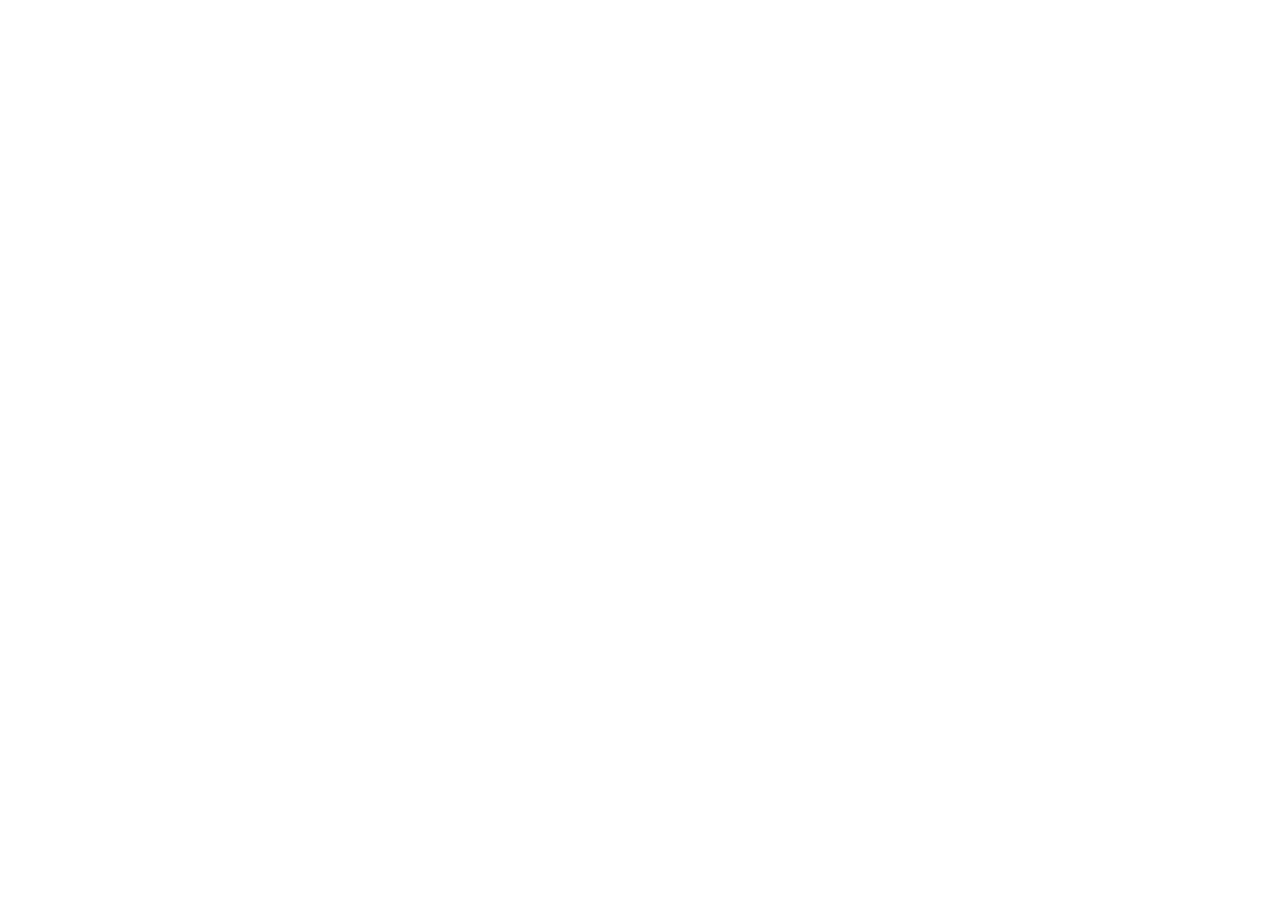
==== index.html @ 1ca8884f "start" ====
<!DOCTYPE html>
<html lang="en">
<head>
	<title>Главная</title>
	<meta http-equiv="Content-type" content="text/html;charset=UTF-8" />
	<meta name="format-detection" content="telephone=no">
	<meta http-equiv="X-UA-Compatible" content="IE=edge">
	<link rel="stylesheet" href="style.css">
	<link rel="shortcut icon" href="favicon.ico">
	<!-- <meta name="robots" content="noindex, nofollow" /> -->
	<!-- <meta name="viewport" content="width=device-width, initial-scale=1.0" /> -->
	<meta name="viewport" content="width=device-width, initial-scale=1.0, maximum-scale=1.0, user-scalable=0" />
</head>
<body>
	<div class="wrapper">
<header>
	<div class="container">
		<div class="header-body">
			
		</div>
	</div>
</header>





<footer>
	<div class='container'>
		<div class="footer-body">
			
		</div>
	</div>
</footer>	</div>


<script src="https://code.jquery.com/jquery-3.5.1.min.js" integrity="sha256-9/aliU8dGd2tb6OSsuzixeV4y/faTqgFtohetphbbj0=" crossorigin="anonymous"></script>
<script src="js/main-plugins.js"></script>
<script src="js/main-scripts.js"></script>
</body>

</html>
---- style.css ----
/*! normalize.css v8.0.1 | MIT License | github.com/necolas/normalize.css */
/* Document
   ========================================================================== */
/**
 * 1. Correct the line height in all browsers.
 * 2. Prevent adjustments of font size after orientation changes in iOS.
 */
html {
  line-height: 1.15;
  /* 1 */
  -webkit-text-size-adjust: 100%;
  /* 2 */
}

/* Sections
   ========================================================================== */
/**
 * Remove the margin in all browsers.
 */
body {
  margin: 0;
}

/**
 * Render the `main` element consistently in IE.
 */
main {
  display: block;
}

/**
 * Correct the font size and margin on `h1` elements within `section` and
 * `article` contexts in Chrome, Firefox, and Safari.
 */
h1 {
  font-size: 2em;
  margin: 0.67em 0;
}

/* Grouping content
   ========================================================================== */
/**
 * 1. Add the correct box sizing in Firefox.
 * 2. Show the overflow in Edge and IE.
 */
hr {
  -webkit-box-sizing: content-box;
          box-sizing: content-box;
  /* 1 */
  height: 0;
  /* 1 */
  overflow: visible;
  /* 2 */
}

/**
 * 1. Correct the inheritance and scaling of font size in all browsers.
 * 2. Correct the odd `em` font sizing in all browsers.
 */
pre {
  font-family: monospace, monospace;
  /* 1 */
  font-size: 1em;
  /* 2 */
}

/* Text-level semantics
   ========================================================================== */
/**
 * Remove the gray background on active links in IE 10.
 */
a {
  background-color: transparent;
}

/**
 * 1. Remove the bottom border in Chrome 57-
 * 2. Add the correct text decoration in Chrome, Edge, IE, Opera, and Safari.
 */
abbr[title] {
  border-bottom: none;
  /* 1 */
  text-decoration: underline;
  /* 2 */
  -webkit-text-decoration: underline dotted;
          text-decoration: underline dotted;
  /* 2 */
}

/**
 * Add the correct font weight in Chrome, Edge, and Safari.
 */
b,
strong {
  font-weight: bolder;
}

/**
 * 1. Correct the inheritance and scaling of font size in all browsers.
 * 2. Correct the odd `em` font sizing in all browsers.
 */
code,
kbd,
samp {
  font-family: monospace, monospace;
  /* 1 */
  font-size: 1em;
  /* 2 */
}

/**
 * Add the correct font size in all browsers.
 */
small {
  font-size: 80%;
}

/**
 * Prevent `sub` and `sup` elements from affecting the line height in
 * all browsers.
 */
sub,
sup {
  font-size: 75%;
  line-height: 0;
  position: relative;
  vertical-align: baseline;
}

sub {
  bottom: -0.25em;
}

sup {
  top: -0.5em;
}

/* Embedded content
   ========================================================================== */
/**
 * Remove the border on images inside links in IE 10.
 */
img {
  border-style: none;
}

/* Forms
   ========================================================================== */
/**
 * 1. Change the font styles in all browsers.
 * 2. Remove the margin in Firefox and Safari.
 */
button,
input,
optgroup,
select,
textarea {
  font-family: inherit;
  /* 1 */
  font-size: 100%;
  /* 1 */
  line-height: 1.15;
  /* 1 */
  margin: 0;
  /* 2 */
}

/**
 * Show the overflow in IE.
 * 1. Show the overflow in Edge.
 */
button,
input {
  /* 1 */
  overflow: visible;
}

/**
 * Remove the inheritance of text transform in Edge, Firefox, and IE.
 * 1. Remove the inheritance of text transform in Firefox.
 */
button,
select {
  /* 1 */
  text-transform: none;
}

/**
 * Correct the inability to style clickable types in iOS and Safari.
 */
button,
[type=button],
[type=reset],
[type=submit] {
  -webkit-appearance: button;
}

/**
 * Remove the inner border and padding in Firefox.
 */
button::-moz-focus-inner,
[type=button]::-moz-focus-inner,
[type=reset]::-moz-focus-inner,
[type=submit]::-moz-focus-inner {
  border-style: none;
  padding: 0;
}

/**
 * Restore the focus styles unset by the previous rule.
 */
button:-moz-focusring,
[type=button]:-moz-focusring,
[type=reset]:-moz-focusring,
[type=submit]:-moz-focusring {
  outline: 1px dotted ButtonText;
}

/**
 * Correct the padding in Firefox.
 */
fieldset {
  padding: 0.35em 0.75em 0.625em;
}

/**
 * 1. Correct the text wrapping in Edge and IE.
 * 2. Correct the color inheritance from `fieldset` elements in IE.
 * 3. Remove the padding so developers are not caught out when they zero out
 *    `fieldset` elements in all browsers.
 */
legend {
  -webkit-box-sizing: border-box;
          box-sizing: border-box;
  /* 1 */
  color: inherit;
  /* 2 */
  display: table;
  /* 1 */
  max-width: 100%;
  /* 1 */
  padding: 0;
  /* 3 */
  white-space: normal;
  /* 1 */
}

/**
 * Add the correct vertical alignment in Chrome, Firefox, and Opera.
 */
progress {
  vertical-align: baseline;
}

/**
 * Remove the default vertical scrollbar in IE 10+.
 */
textarea {
  overflow: auto;
}

/**
 * 1. Add the correct box sizing in IE 10.
 * 2. Remove the padding in IE 10.
 */
[type=checkbox],
[type=radio] {
  -webkit-box-sizing: border-box;
          box-sizing: border-box;
  /* 1 */
  padding: 0;
  /* 2 */
}

/**
 * Correct the cursor style of increment and decrement buttons in Chrome.
 */
[type=number]::-webkit-inner-spin-button,
[type=number]::-webkit-outer-spin-button {
  height: auto;
}

/**
 * 1. Correct the odd appearance in Chrome and Safari.
 * 2. Correct the outline style in Safari.
 */
[type=search] {
  -webkit-appearance: textfield;
  /* 1 */
  outline-offset: -2px;
  /* 2 */
}

/**
 * Remove the inner padding in Chrome and Safari on macOS.
 */
[type=search]::-webkit-search-decoration {
  -webkit-appearance: none;
}

/**
 * 1. Correct the inability to style clickable types in iOS and Safari.
 * 2. Change font properties to `inherit` in Safari.
 */
::-webkit-file-upload-button {
  -webkit-appearance: button;
  /* 1 */
  font: inherit;
  /* 2 */
}

/* Interactive
   ========================================================================== */
/*
 * Add the correct display in Edge, IE 10+, and Firefox.
 */
details {
  display: block;
}

/*
 * Add the correct display in all browsers.
 */
summary {
  display: list-item;
}

/* Misc
   ========================================================================== */
/**
 * Add the correct display in IE 10+.
 */
template {
  display: none;
}

/**
 * Add the correct display in IE 10.
 */
[hidden] {
  display: none;
}

* {
  padding: 0px;
  margin: 0px;
  border: 0px;
}

*,
*:before,
*:after {
  -webkit-box-sizing: border-box;
  box-sizing: border-box;
}

:focus,
:active {
  outline: none;
}

a:focus,
a:active {
  outline: none;
}

aside,
nav,
footer,
header,
section {
  display: block;
}

html,
body {
  height: 100%;
  margin: 0;
  padding: 0;
  min-width: 320px;
  position: relative;
  width: 100%;
  color: #000;
}

body {
  font-size: 100%;
  line-height: 1;
  font-size: 14px;
  font-family: "";
  -ms-text-size-adjust: 100%;
  -moz-text-size-adjust: 100%;
  -webkit-text-size-adjust: 100%;
}
body.lock {
  overflow: hidden;
}
@media (max-width: 767.98px) {
  body.lock {
    width: 100%;
    position: fixed;
    overflow: hidden;
  }
}

input,
button,
textarea {
  font-family: "";
}

input::-ms-clear {
  display: none;
}

button {
  cursor: pointer;
}

button::-moz-focus-inner {
  padding: 0;
  border: 0;
}

a,
a:visited {
  text-decoration: none;
}

a:hover {
  text-decoration: none;
}

ul li {
  list-style: none;
}

img {
  vertical-align: top;
}

h1,
h2,
h3,
h4,
h5,
h6 {
  font-weight: inherit;
  font-size: inherit;
}

.slick-slider {
  position: relative;
  display: block;
  -webkit-box-sizing: border-box;
          box-sizing: border-box;
  -webkit-touch-callout: none;
  -webkit-user-select: none;
  -moz-user-select: none;
  -ms-user-select: none;
  user-select: none;
  -ms-touch-action: pan-y;
  touch-action: pan-y;
  -webkit-tap-highlight-color: transparent;
}

.slick-list {
  position: relative;
  overflow: hidden;
  display: block;
  margin: 0;
  padding: 0;
}
.slick-list:focus {
  outline: none;
}
.slick-list.dragging {
  cursor: pointer;
  cursor: hand;
}

.slick-slider .slick-track,
.slick-slider .slick-list {
  -webkit-transform: translate3d(0, 0, 0);
  -ms-transform: translate3d(0, 0, 0);
  transform: translate3d(0, 0, 0);
}

.slick-track {
  position: relative;
  left: 0;
  top: 0;
  display: block;
  margin-left: auto;
  margin-right: auto;
}
.slick-track:before, .slick-track:after {
  content: "";
  display: table;
}
.slick-track:after {
  clear: both;
}
.slick-loading .slick-track {
  visibility: hidden;
}

.slick-slide {
  float: left;
  height: 100%;
  min-height: 1px;
  display: none;
}
[dir=rtl] .slick-slide {
  float: right;
}
.slick-slide img {
  display: block;
}
.slick-slide.slick-loading img {
  display: none;
}
.slick-slide.dragging img {
  pointer-events: none;
}
.slick-initialized .slick-slide {
  display: block;
}
.slick-loading .slick-slide {
  visibility: hidden;
}
.slick-vertical .slick-slide {
  display: block;
  height: auto;
  border: 1px solid transparent;
}

.slick-arrow.slick-hidden {
  display: none;
}
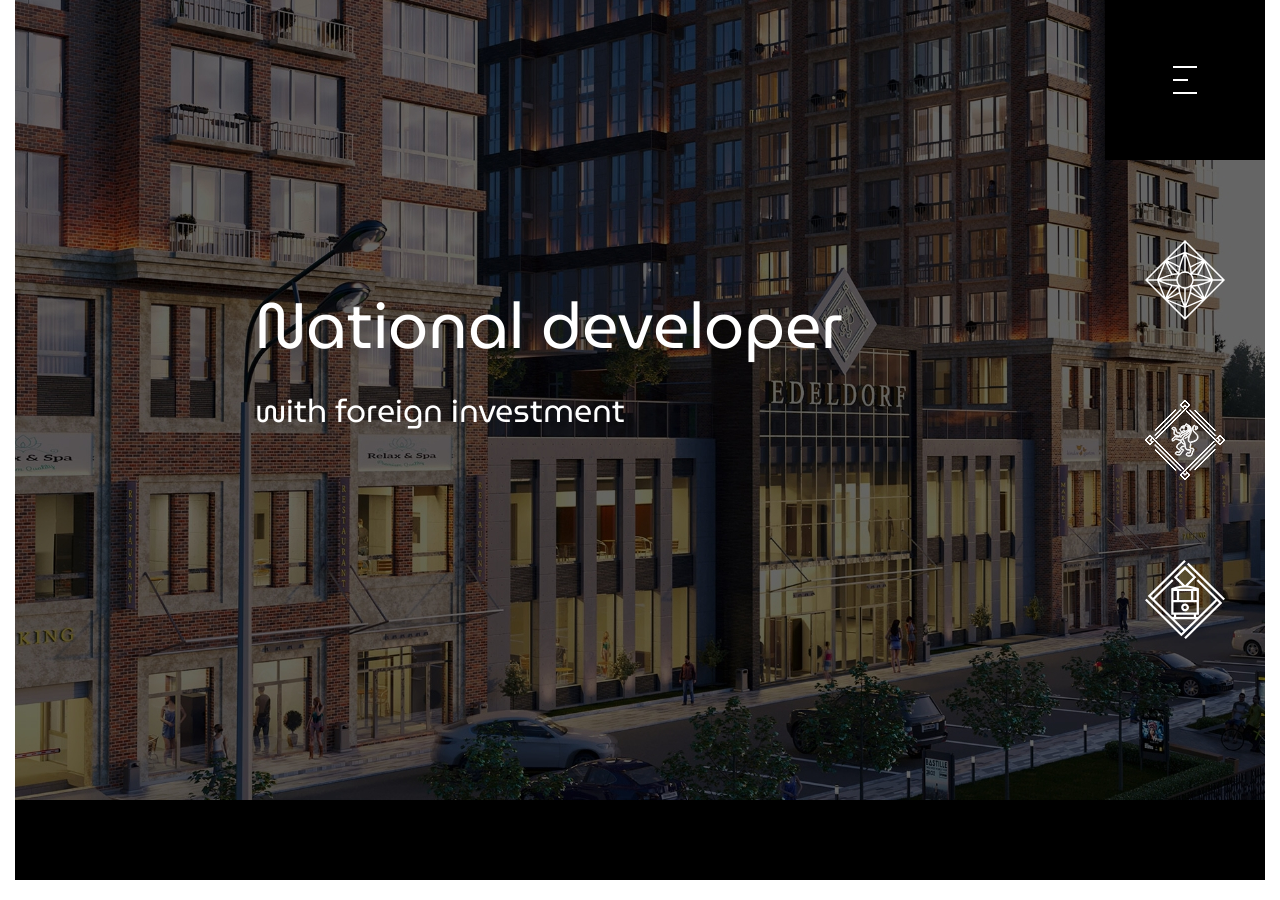
==== commit 6814025d: "promo finished" ====
--- a/index.html
+++ b/index.html
@@ -19,8 +19,54 @@
 			
 		</div>
 	</div>
-</header>
+</header>		<!-- ======================================================= -->
+		<section class="promo">
+			<div class="container">
+				<div class="promo__inner">
+					<div class="promo__aside-icons aside-icons">
+						<div class="promo__aside-icon-1 aside-icon -1">
+							<img src="/img/aside-icons/1.svg" alt="">
+						</div>
+						<div class="promo__aside-icon-2 aside-icon aside-icon-2">
+							<img src="/img/aside-icons/2.svg" alt="">
+						</div>
+						<div class="promo__aside-icon-3 aside-icon aside-icon-3">
+							<img src="/img/aside-icons/3.svg" alt="">
+						</div>
+					</div>
+					<div class="promo__burger">
+						<div class="promo__burger-inner">
+							<span class="promo__burger-line"></span>
+							<span class="promo__burger-line"></span>
+							<span class="promo__burger-line"></span>
+						</div>
 
+					</div>
+					<div class="promo__bg">
+						<div class="promo__content">
+							<div class="promo__title">
+								National developer
+							</div>
+							<div class="promo__text">
+								with foreign investment
+							</div>
+						</div>
+					</div>
+
+				</div>
+			</div>
+		</section>
+		<!-- ======================================================= -->
+
+		<!-- ======================================================= -->
+
+		<!-- ======================================================= -->
+
+		<!-- ======================================================= -->
+
+		<!-- ======================================================= -->
+
+		<!-- ======================================================= -->
 
 
 
--- a/style.css
+++ b/style.css
@@ -1,3 +1,4 @@
+@import url("https://fonts.googleapis.com/css2?family=MuseoModerno:wght@100;300;500;700;900&display=swap");
 /*! normalize.css v8.0.1 | MIT License | github.com/necolas/normalize.css */
 /* Document
    ========================================================================== */
@@ -387,7 +388,7 @@
   font-size: 100%;
   line-height: 1;
   font-size: 14px;
-  font-family: "";
+  font-family: "MuseoModerno";
   -ms-text-size-adjust: 100%;
   -moz-text-size-adjust: 100%;
   -webkit-text-size-adjust: 100%;
@@ -406,7 +407,7 @@
 input,
 button,
 textarea {
-  font-family: "";
+  font-family: "MuseoModerno";
 }
 
 input::-ms-clear {
@@ -447,6 +448,12 @@
 h6 {
   font-weight: inherit;
   font-size: inherit;
+}
+
+.container {
+  max-width: 1470px;
+  margin: 0 auto;
+  padding: 0 15px;
 }
 
 .slick-slider {
@@ -537,4 +544,168 @@
 
 .slick-arrow.slick-hidden {
   display: none;
+}
+
+.aside-icons {
+  position: absolute;
+  right: 40px;
+  top: 50%;
+  -webkit-transform: translateY(-50%);
+      -ms-transform: translateY(-50%);
+          transform: translateY(-50%);
+}
+.aside-icons .aside-icon {
+  width: 80px;
+  height: 80px;
+}
+.aside-icons .aside-icon-2 {
+  margin: 80px 0px;
+}
+.promo__burger-inner {
+  display: -webkit-box;
+  display: -ms-flexbox;
+  display: flex;
+  -webkit-box-orient: vertical;
+  -webkit-box-direction: normal;
+      -ms-flex-direction: column;
+          flex-direction: column;
+}
+.promo__burger {
+  position: absolute;
+  width: 160px;
+  height: 160px;
+  background-color: #000;
+  right: 0;
+  top: 0;
+  display: -webkit-box;
+  display: -ms-flexbox;
+  display: flex;
+  -webkit-box-pack: center;
+      -ms-flex-pack: center;
+          justify-content: center;
+  -webkit-box-align: center;
+      -ms-flex-align: center;
+          align-items: center;
+  cursor: pointer;
+}
+.promo__burger:hover .promo__burger-line:nth-child(1) {
+  -webkit-animation-duration: 0.6s;
+          animation-duration: 0.6s;
+  -webkit-animation-name: burger1;
+          animation-name: burger1;
+}
+@-webkit-keyframes burger1 {
+  0% {
+    width: 24px;
+  }
+  50% {
+    width: 40px;
+  }
+  100% {
+    width: 24px;
+  }
+}
+@keyframes burger1 {
+  0% {
+    width: 24px;
+  }
+  50% {
+    width: 40px;
+  }
+  100% {
+    width: 24px;
+  }
+}
+.promo__burger:hover .promo__burger-line:nth-child(2) {
+  -webkit-animation-duration: 1s;
+          animation-duration: 1s;
+  -webkit-animation-name: burger2;
+          animation-name: burger2;
+  -webkit-animation-direction: alternate;
+          animation-direction: alternate;
+}
+@-webkit-keyframes burger2 {
+  0% {
+    width: 15px;
+  }
+  50% {
+    width: 70px;
+  }
+  100% {
+    width: 15px;
+  }
+}
+@keyframes burger2 {
+  0% {
+    width: 15px;
+  }
+  50% {
+    width: 70px;
+  }
+  100% {
+    width: 15px;
+  }
+}
+.promo__burger:hover .promo__burger-line:nth-child(3) {
+  -webkit-animation-duration: 1.2s;
+          animation-duration: 1.2s;
+  -webkit-animation-name: burger3;
+          animation-name: burger3;
+  -webkit-animation-direction: alternate;
+          animation-direction: alternate;
+}
+@-webkit-keyframes burger3 {
+  0% {
+    width: 24px;
+  }
+  50% {
+    width: 50px;
+  }
+  100% {
+    width: 24px;
+  }
+}
+@keyframes burger3 {
+  0% {
+    width: 24px;
+  }
+  50% {
+    width: 50px;
+  }
+  100% {
+    width: 24px;
+  }
+}
+.promo__burger-line {
+  width: 24px;
+  height: 2px;
+  background-color: #fff;
+}
+.promo__burger-line:nth-child(2) {
+  margin: 11px 0px;
+  width: 15px;
+}
+.promo__inner {
+  background-color: #000;
+  height: 880px;
+  position: relative;
+}
+.promo__bg {
+  height: 800px;
+  background-image: url(/img/promo/1.jpg);
+  background-repeat: no-repeat;
+  overflow: hidden;
+  padding: 290px 0px 290px 240px;
+}
+.promo__content {
+  color: #ffffff;
+}
+.promo__title {
+  font-size: 64px;
+  line-height: 72px;
+  margin: 0px 0px 25px 0px;
+}
+.promo__text {
+  font-size: 32px;
+  line-height: 48px;
 }
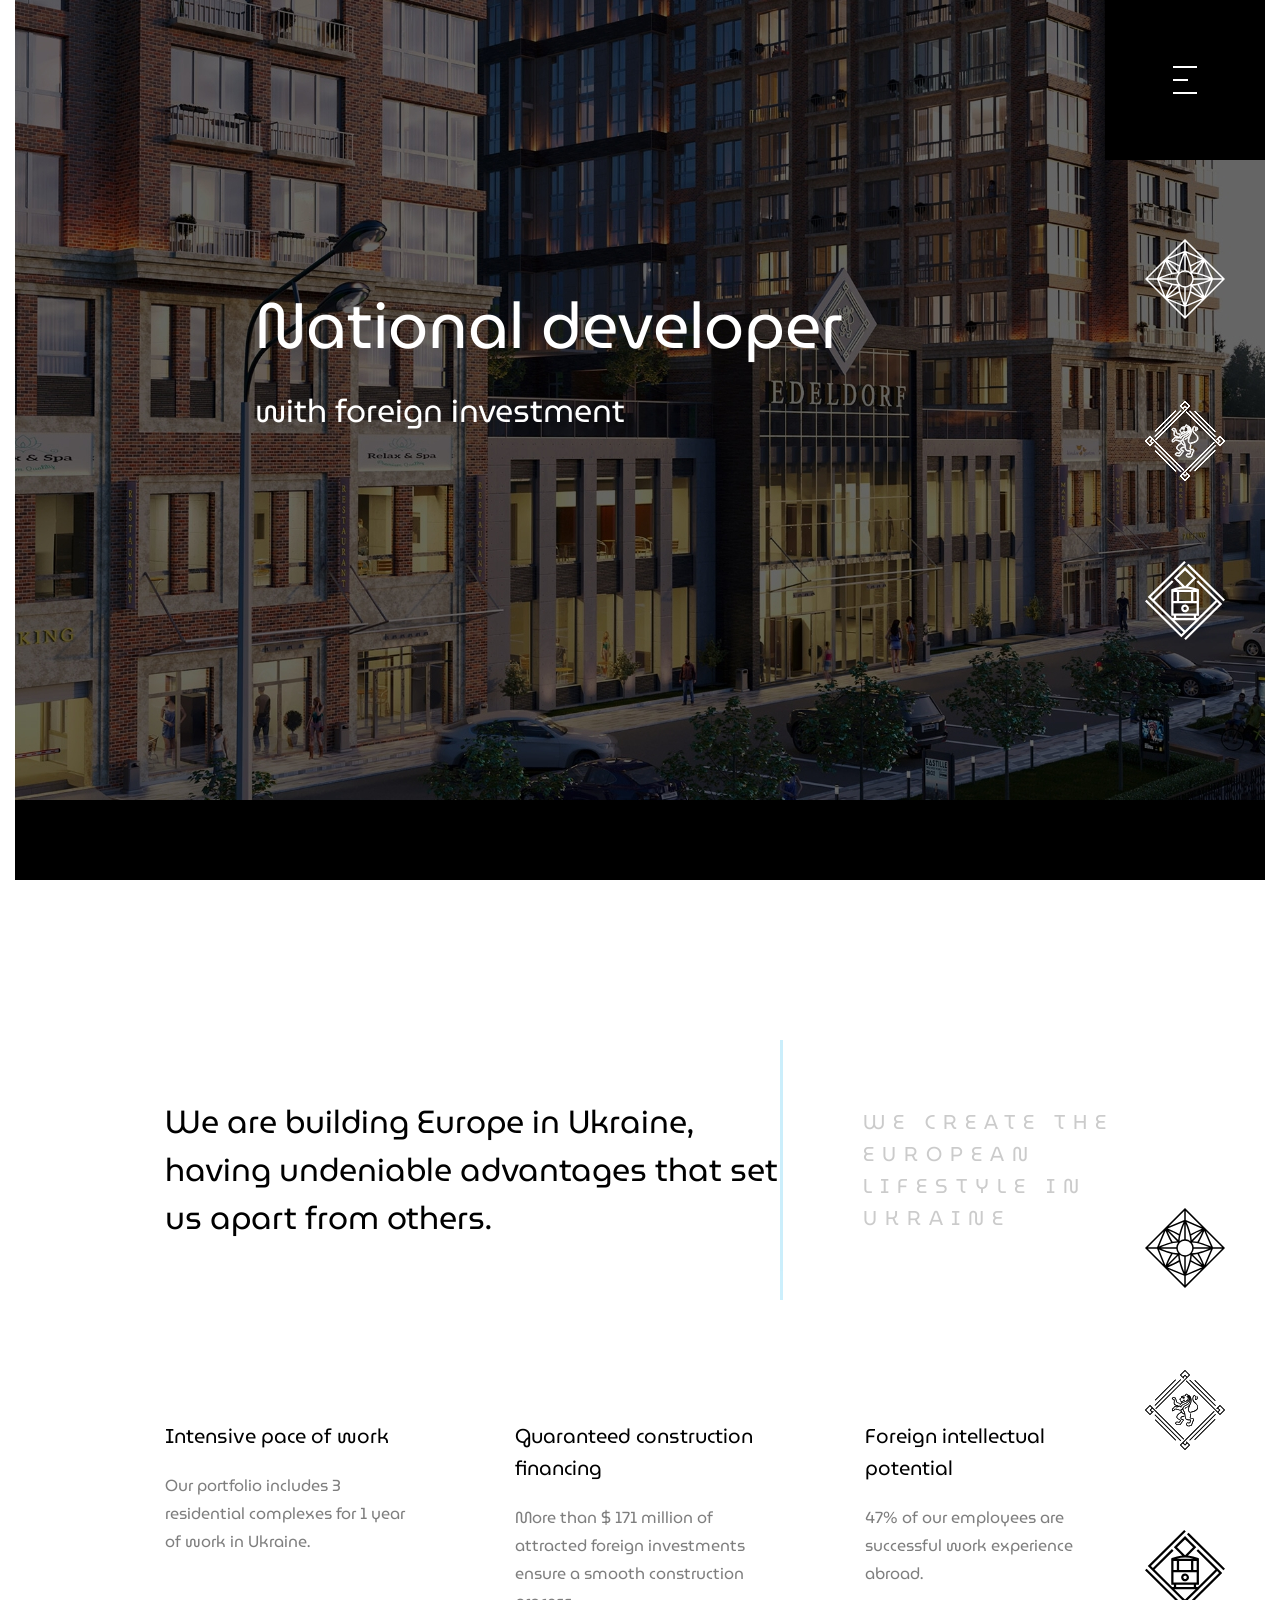
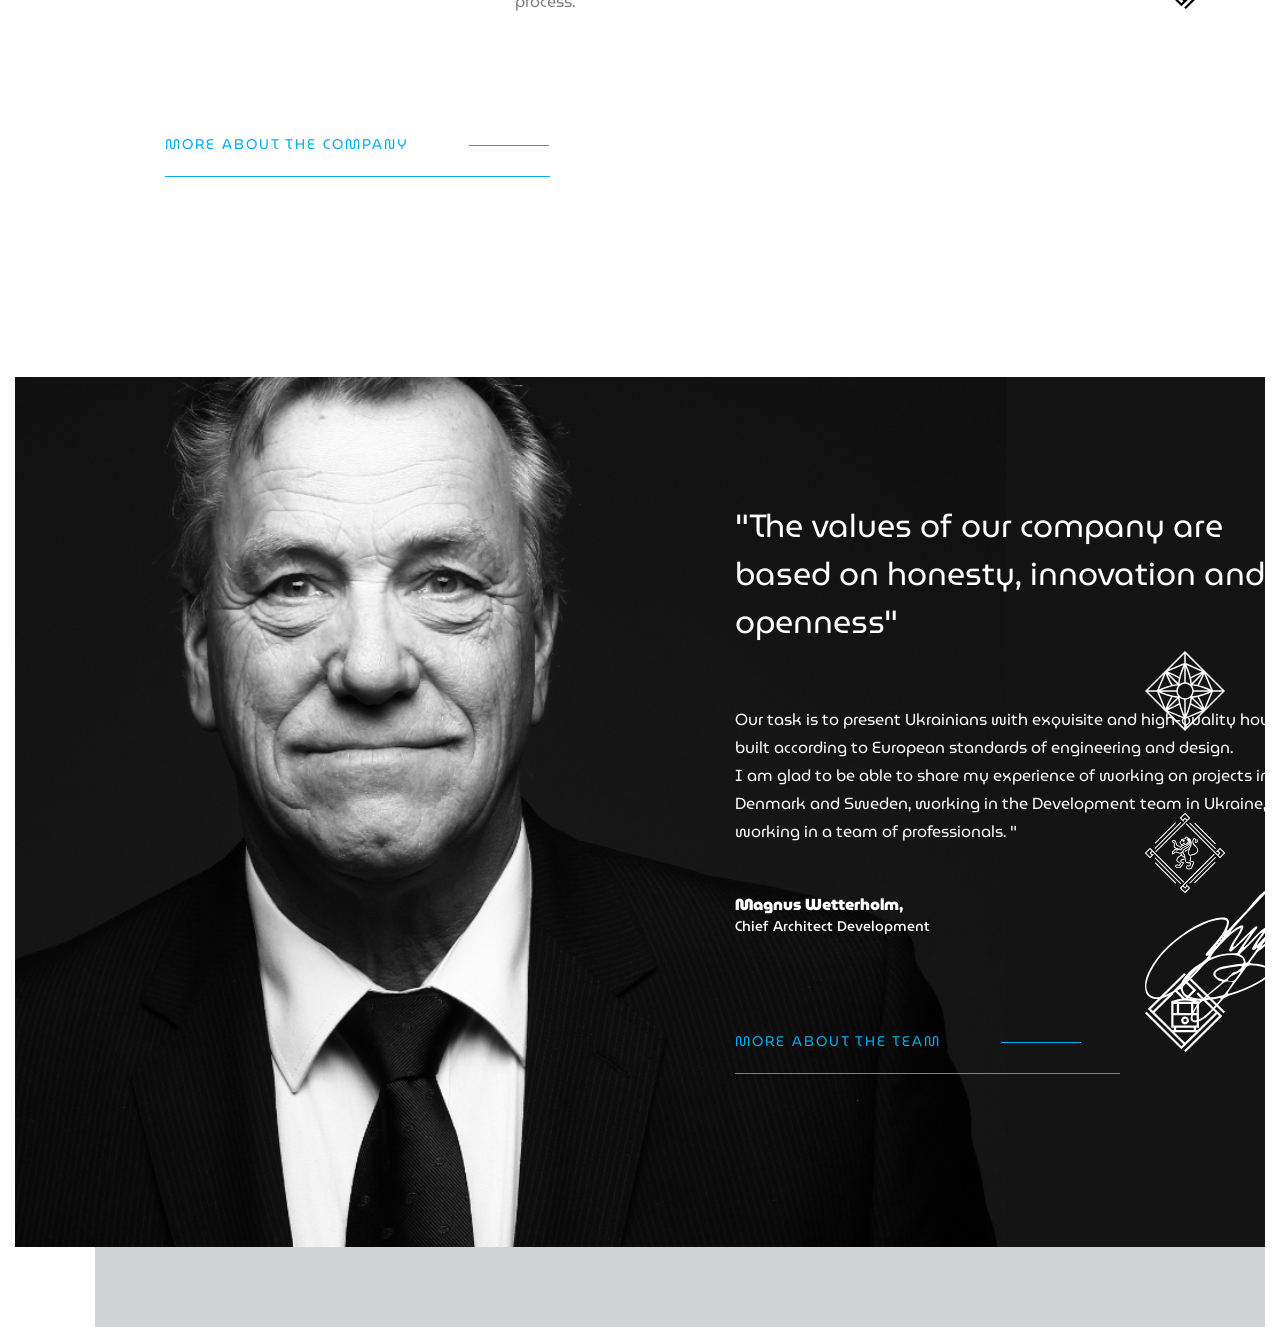
==== commit 85da2385: "magnus finished" ====
--- a/index.html
+++ b/index.html
@@ -24,14 +24,37 @@
 			<div class="container">
 				<div class="promo__inner">
 					<div class="promo__aside-icons aside-icons">
-						<div class="promo__aside-icon-1 aside-icon -1">
-							<img src="/img/aside-icons/1.svg" alt="">
+						<div class="promo__aside-icon-1 aside-icon-1">
+							<svg xmlns="http://www.w3.org/2000/svg" width="80" height="80" viewBox="0 0 80 80">
+								<g>
+									<g>
+										<path fill="#fff"
+											d="M80 40L40 80 0 40 40 0zM60.826 22.962l7.096 16.283h9.187zm-1.584.143c-1.018 2.603-2.89 7.012-5.312 11.06 4.869 1.218 9.515 3.142 11.986 4.247zm4.774 16.14c-4.048-1.718-11.342-4.452-17.185-4.661a8.67 8.67 0 0 1 1.86 4.66zm-15.326 1.51a8.703 8.703 0 0 1-1.777 4.562c5.715-.227 12.777-2.844 16.845-4.562zm3.69-6.942c2.194-3.585 3.953-7.534 5.046-10.229l-9.548 9.548c1.464.113 2.983.355 4.503.681zm3.977-11.285c-2.697 1.092-6.64 2.848-10.223 5.039.326 1.517.569 3.033.682 4.493zm-10.583 3.49c4.119-2.464 8.61-4.357 11.196-5.362l-15.45-6.64c1.103 2.47 3.033 7.128 4.254 12.002zm-5.019-13.973l16.053 6.898L40.755 2.891zm0 19.266c1.731.15 3.315.806 4.61 1.82-.202-5.769-2.887-12.984-4.61-17.061zM23.677 18.459l15.568-6.422V2.89zm-1.018 2.054c2.508.96 7.244 2.92 11.568 5.504 1.225-4.901 3.17-9.58 4.271-12.038zm16.586-4.447c-1.722 4.072-4.405 11.281-4.608 17.064a8.673 8.673 0 0 1 4.608-1.82zm-7.934 23.169a8.649 8.649 0 0 1 1.863-4.658c-5.877.206-13.168 2.943-17.201 4.658zm1.772 6.066a8.672 8.672 0 0 1-1.772-4.546H16.244c4.058 1.713 11.1 4.32 16.84 4.546zm.784-17.74c-3.582-2.189-7.524-3.944-10.217-5.035l9.536 9.526c.113-1.46.355-2.975.68-4.491zm-11.288-3.97c1.09 2.691 2.843 6.632 5.031 10.213 1.516-.324 3.032-.566 4.494-.678zm3.487 10.572c-2.549-4.263-4.484-8.921-5.458-11.453l-6.563 15.722c2.458-1.105 7.123-3.046 12.021-4.269zM2.891 39.235h9.179l6.576-15.746zM18.41 56.274l-6.298-15.52H2.89zm2.1 1.158c.94-2.466 2.924-7.303 5.558-11.71-4.918-1.226-9.596-3.176-12.047-4.28zm7.108-11.352c-2.19 3.58-3.946 7.521-5.038 10.214l9.538-9.537c-1.466-.112-2.984-.352-4.5-.677zm-3.974 11.285c2.694-1.09 6.636-2.847 10.219-5.04-.325-1.516-.566-3.035-.678-4.5zm10.577-3.49c-4.33 2.59-9.07 4.547-11.574 5.506l15.85 6.529c-1.105-2.455-3.05-7.127-4.276-12.035zm5.034 13.977l-15.752-6.485 15.752 15.742zm0-19.163a8.702 8.702 0 0 1-4.613-1.815c.232 5.794 2.899 12.924 4.613 16.959zm-6.472-8.684c0 3.982 3.238 7.222 7.217 7.222 3.754 0 6.845-2.883 7.184-6.552v-1.34c-.34-3.67-3.43-6.552-7.184-6.552-3.98 0-7.217 3.24-7.217 7.222zm14.032 7.822c-.112 1.46-.354 2.975-.68 4.491 3.582 2.189 7.523 3.944 10.217 5.035zm-1.455-.953a8.677 8.677 0 0 1-4.605 1.815v15.136c1.711-4.046 4.37-11.188 4.605-16.951zm11.392 14.228l-15.997 6.746v9.261zm.396-1.8c-2.554-.987-7.16-2.912-11.373-5.43-1.223 4.89-3.16 9.556-4.262 12.018zm.264-3.004c-1.09-2.692-2.844-6.635-5.033-10.217-1.516.326-3.033.568-4.493.68zm-3.48-10.576c2.471 4.131 4.367 8.635 5.368 11.215l6.632-15.471c-2.466 1.105-7.12 3.035-12 4.256zm23.177-4.967h-9.23l-6.923 16.163z" />
+									</g>
+								</g>
+							</svg>
 						</div>
 						<div class="promo__aside-icon-2 aside-icon aside-icon-2">
-							<img src="/img/aside-icons/2.svg" alt="">
+							<svg xmlns="http://www.w3.org/2000/svg" width="80" height="80" viewBox="0 0 80 80">
+								<g>
+									<g>
+										<path fill="#fff"
+											d="M80 40.003l-5.026 5.024-34.016-34.035.497-.499L72.658 41.7l.04.055 1.618-1.632-1.685-1.698-.04-.04-.675.661-.499-.499 3.557-3.557zm-71.93.96l.5.5-3.558 3.556L0 39.994l5.012-5.012 34.033 34.012-.5.499L7.49 38.444l-.053-.039-1.697 1.697 1.548 1.549.042.04zm36.862-31.25l25.892 25.889-.499.499-25.892-25.89zm25.113 21.323L49.499 10.494l.499-.497 20.544 20.54zM35.527 70.894L9.648 45.004l.5-.512 25.892 25.89zM10.483 49.49L31.04 70.045l-.5.499L9.985 49.988zm59.842-5.387l.5.512L44.931 70.49l-.499-.499zm-.39 4.957l.5.497L49.89 70.1l-.499-.485zM10.148 35.706l-.499-.499 25.88-25.885.512.485zm.243-5.09l-.5-.5L30.436 9.564l.499.5zm31.068 40.803l3.558 3.556L40.002 80l-5.027-5.025 34.029-34.012.512.5-31.212 31.195 1.737 1.724 1.701-1.683-.783-.782zM38.532 8.568l-3.557-3.543L40 0l5.01 5.025-34.03 34.012-.484-.497 31.12-31.131-1.548-1.536-.042-.053-1.629 1.63.633.619zm7.032 25.538c-.012.014-.026.042-.04.067-.39.742-1.67 3.354-1.75 5.402-.04.823.16 1.51.552 1.901.27.27.646.403 1.104.403h.122c1.589-.08 4.635-.93 6.102-2.518 1.322-1.441 1.132-3.409-.485-5.039-.23-.228-.471-.47-.713-.687l-.122-.12c-1.335-1.294-2.6-2.505-2.708-3.866-.041-.297-.324-2.938.85-3.975.47-.416.996-.51 1.481-.283.821.391 1.293 1.55 1.265 2.398a3.747 3.747 0 0 1-.269 1.32l-.053.135.135-.04c.364-.095.66-.27.888-.539.283-.35.35-.888.175-1.387a1.364 1.364 0 0 0-.228-.445 1.105 1.105 0 0 1-.255-.874c.47.133.874.552 1.063 1.117.241.713.135 1.467-.283 1.98-.78.942-2.035.822-2.088.822l-.403-.054c-.027 0-.056-.028-.068-.054a.087.087 0 0 1 .012-.096l.27-.308s.458-.54.5-1.589c.013-.7-.431-1.59-.916-1.832-.271-.122-.54-.055-.823.189-.81.713-.742 2.72-.646 3.448l.014.014c.08 1.13 1.265 2.262 2.52 3.474.268.255.551.538.834.822 1.845 1.846 2.047 4.216.497 5.886-1.603 1.724-4.782 2.627-6.52 2.708-.054.013-.107.013-.162.013-.62 0-1.133-.202-1.522-.593-.512-.512-.781-1.347-.74-2.356.04-.89.283-1.968.727-3.193l.094-.244-.2.177c-1 .876-2.05 1.414-2.98 1.885l-.053.028c-.297.147-.58.294-.835.443a.685.685 0 0 1-.041-.457.71.71 0 0 1 .336-.405l.31-.16c1.375-.688 3.072-1.564 4.311-3.476.069-.095.122-.189.189-.297l.053-.094c.675-1.32 1.12-3.515.54-5.455-.027-.122-.08-.242-.12-.377l-.069.027-.068.012c.204 1.24.056 2.56-.12 3.315-.538 2.236-2.25 3.393-4.649 4.471-2.074.929-2.37 2.614-2.396 3.301-.014.363.497 1.225.982 2.02l.027.054c.095.149.175.283.256.418l.11.202c.145.256.618 1.267.78 3.435.188 2.464.524 3.784 1.899 4.163.687.186 1.441.2 2.046.2.945.028 1.524.069 1.524.62-.013.405-.163 2.155-.82 2.748-.635.58-1.012.485-2.132.216h-.012c-.257-.055-.485.014-.687.216-.296.31-.485.86-.458 1.347l.012.053.042.014c.445.08.983.39 1.146.82.04.07.067.095.093.109.068.027.216.027.554-.014l.47-.04c.162-.013.325-.013.472-.027h.08c.755-.041 1.484-.067 1.672-.499.094-.216.268-.726.47-1.32.823-2.478 1.241-3.542 1.671-3.73h.04v-.04c.013-.027.04-.149-.04-.365-.133-.377-.43-.713-.727-.848-.188-.08-.567-.067-.917-.055-.605.027-1.306.055-1.683-.39-.214-.242-.283-.606-.202-1.063.067-.405.135-.754.202-1.092.216-1.076.363-1.858.283-2.789.161 0 .308.069.432.177.134.12.216.295.2.483-.012.729-.147 1.428-.31 2.25l-.014.055c-.066.323-.12.645-.186 1.024-.054.269-.028.457.066.565.177.2.729.189 1.199.175.432-.027.848-.041 1.174.094.7.297 1.159 1.131 1.143 1.71 0 .31-.147.553-.39.674l-.026.014c-.283.255-.81 1.765-1.336 3.34-.214.646-.375 1.145-.483 1.375-.352.78-1.294.82-2.21.862h-.027a6.076 6.076 0 0 1-.499.026c-.175.013-.336.04-.471.054a5.74 5.74 0 0 1-.472.026c-.31 0-.565-.08-.78-.471l-.027-.053c-.055-.189-.485-.444-.81-.444h-.039c-.135.013-.284-.095-.325-.216v-.014c-.187-.727.056-1.683.58-2.21.35-.349.794-.496 1.254-.376h.026c1.078.255 1.186.269 1.577-.08.404-.352.579-1.644.606-2.17v-.054l-.054-.013c-.175-.04-.552-.053-.835-.053h-.028c-.634-.014-1.428-.028-2.195-.23-1.886-.512-2.169-2.437-2.345-4.715l-.081-.793-.014-.055-.053-.014c-1.131-.053-2.156-.66-3.044-1.777l-.041-.055-.04.027c-.687.377-2.977 1.658-3.692 2.68-.58.85-1.05 2.021-.028 2.897.31.27.823.566 1.322.862 1.01.607 1.644.998 1.737 1.442a.6.6 0 0 1-.081.432 3.87 3.87 0 0 0-.228.389c-.351.62-.917 1.657-1.901 1.335-1.332-.432-1.98-.257-2.276-.041-.23.174-.378.47-.43.875v.067l.052.014c.594.161.904.687.984.835 0 .027.012.04.026.04l.016.014c.08.054.363.081 1.01.081h.255c.31 0 .593.014.795.027.674.04.862.026 1.092-.282.147-.177.416-.581.727-1.039l.025-.04c1.389-2.061 1.82-2.613 2.104-2.721.08-.014.133-.108.149-.202.014-.095-.016-.228-.216-.35-.096-.067-.324-.134-.554-.188-.605-.175-1.36-.377-1.683-.97-.163-.31-.175-.688-.04-1.106.376-1.17 2.383-1.589 3.609-1.736.015.23.043.43.068.605-.888.108-2.814.446-3.097 1.321-.082.256-.082.458.012.62.188.362.809.539 1.306.673.283.08.526.149.701.257.35.214.54.565.499.94a.844.844 0 0 1-.525.715l-.013.014c-.257.189-1.065 1.36-1.793 2.45l-.014.028c-.35.513-.619.917-.782 1.104-.43.567-.929.554-1.575.512h-.067c-.216-.012-.471-.039-.768-.025-1.225.013-1.59-.014-1.82-.46-.067-.133-.323-.552-.794-.552a.305.305 0 0 1-.31-.31v-.025c0-.768.23-1.348.687-1.685.607-.43 1.548-.458 2.829-.04.418.134.728-.243 1.172-1.052l.014-.026c.068-.121.135-.243.202-.35l.027-.04-.027-.028c-.163-.241-.915-.687-1.414-.996-.499-.282-1.051-.62-1.414-.93-1.053-.888-1.079-2.235-.067-3.69.752-1.106 2.909-2.345 3.81-2.83l.069-.04-.041-.054c-.244-.375-.417-.727-.54-.97l.23-.04c.135-.027.269-.053.392-.094.51 1.01 1.587 2.667 3.259 2.87l.096.013-.014-.094c-.163-.795-.338-1.267-.432-1.483a6.386 6.386 0 0 0-.31-.538c-.053-.08-.093-.16-.15-.243-.47-.766-.862-1.44-1.007-1.966l-.041-.122-.083.095c-.483.593-1.035.928-1.736 1.078-.904.174-1.982-.27-2.937-.647-.648-.257-1.201-.47-1.402-.404-.565.175-.97.027-1.159-.08l-.04-.014-.028.027a2.468 2.468 0 0 0-.86.982c-.271.567-.54.634-.918.58-.16-.026-.308-.054-.646.215a.303.303 0 0 1-.242.067.274.274 0 0 1-.202-.147c-.377-.593-.39-1.832-.39-1.966v-.176l.147-.081c.648-.416 1.414-1.01 1.51-1.24.161-.537.43-.902.807-1.117.364-.188.794-.215 1.293-.066.512.16 1.375.2 2.345.12l.149-.014-.094-.106c-.23-.216-.743-.446-.768-.46-.15-.027-.271-.04-.338-.053a3.104 3.104 0 0 1-1.952-.942l-.028-.028-.296.122-.122-.069c-.12-.067-.526-.35-.754-1.55-.122-.618.012-1.413.121-2.1.08-.484.148-.97.12-1.185l-.013-.094-.093.053a.64.64 0 0 1-.566.067c-.498-.175-.702-.619-.809-.888l-.027-.04c-.08-.068-.309-.136-.446-.162h-.053a.263.263 0 0 1-.173-.122c-.043-.053-.057-.135-.043-.202l.014-.053c.163-.66.687-1.738 1.577-1.524.135.042.283.069.46.096h.011c.81.162 1.819.364 2.049 1.118.066.216.133.526.23.89.188.807.484 2.032.78 2.478.256.39.404.538.457.606l.014.014h.027c.62.147 1.886.417 2.91.566-.268.16-.498.336-.7.51a38.503 38.503 0 0 1-2.424-.498l-.043-.012c-.067-.028-.228-.083-.739-.837-.379-.538-.662-1.777-.876-2.68-.096-.35-.163-.66-.23-.862-.121-.403-.929-.566-1.577-.686a6.846 6.846 0 0 1-.497-.108h-.068c-.297 0-.526.444-.646.727l-.028.067.067.013c.27.108.446.256.513.432l.013.026c.12.283.216.471.446.554h.053l.014-.014c.322-.257.605-.216.862.106.27.324.175.917.04 1.738-.107.646-.217 1.375-.12 1.887.094.538.227.835.322.996l.04.04.176-.068a.298.298 0 0 1 .363.108c.014 0 .147.202.444.418.365.283.795.432 1.267.485.135.014.809.108 1.375.43.324.15.552.46.673.635l.014.04.053-.013a13.236 13.236 0 0 0 1.807-.432l.026-.013.013-.014c.58-.943 1.807-1.508 3.1-2.127l.053-.014c.404-.202.834-.404 1.266-.62 1.738-.888 3.624-2.72 3.907-4.472a2.784 2.784 0 0 0-.405-1.953l-.173-.27.04.31c.094.62 0 1.146-.256 1.55l-.013.026v.013c.013.27-.014.54-.067.81-.216.928-1.145 1.763-2.83 2.519-.539.241-1.024.457-1.47.66-2.68 1.17-3.69 1.616-4.067 3.232-.216.067-.432.12-.662.175.244-1.361.796-2.101 2.076-2.828l.04-.028-.013-.054c-.027-.134-.08-.283-.121-.403a2.688 2.688 0 0 1-.161-.58v-.027l-.042-.027c-.647-.31-.983-.982-1.064-1.185l.566-.215c.094.202.445.848 1.064.942.458.08.957-.499 1.361-.956.23-.256.417-.485.619-.607.08-.053.297-.2.783.23a.575.575 0 0 1 .215.485.626.626 0 0 1-.175.43 5.166 5.166 0 0 0-.538-.538l-.042-.028-.039.042c-.11.094-.23.241-.365.39-.405.458-.943 1.09-1.617 1.173h-.08l.026.08c.027.067.04.134.068.189.028.094.067.188.094.296l.028.067.067-.027c.499-.256 1.076-.497 1.736-.794.432-.19.93-.404 1.457-.648 1.481-.673 2.316-1.373 2.493-2.101.363-1.602-1.133-2.614-1.47-2.8a.604.604 0 0 1 .5-.271c.135 0 .282.055.388.149.31.269.595.591.796.929l.149.241-.027-.282c-.026-.43-.175-.916-.419-1.36-.403-.728-.956-1.225-1.494-1.333l-.054-.014-.04.122a51.06 51.06 0 0 0-.525 1.454.322.322 0 0 1-.297.215c-.392.042-1.188.122-2.023.324-1.359.391-1.642.647-1.71.74l-.014.026.014.042c.013.04.055.094.096.149l.053.08 3.125-.754a.682.682 0 0 1-.525.754l-1.064.256-.041.013-.014.041c0 .04-.014.081-.014.108v.093l.08-.012c.044-.014.083-.014.136-.041l.364-.108a.692.692 0 0 1 .512.053.691.691 0 0 1 .297.351c-.107.028-.377.108-.998.297a1.124 1.124 0 0 1-.458.053.607.607 0 0 1-.375-.175.718.718 0 0 1-.163-.43v-.08l-.929.227c-.379.136-1.174.513-1.469.957a.434.434 0 0 0-.027.39l.027.067.069-.04a.326.326 0 0 1 .416.135l.136.282c-.432.23-.621.283-.662.283l-.173.055-.124-.15c-.241-.254-.524-.834-.173-1.372.322-.471.93-.809 1.372-1.025l.07-.025-.041-.069c-.122-.214-.163-.405-.096-.605.149-.432.77-.768 2.142-1.159h.014a14.044 14.044 0 0 1 1.901-.324h.04l.027-.04c.16-.47.375-1.063.485-1.373.053-.122.08-.203.08-.203a.287.287 0 0 1 .27-.202h.08c.605 0 1.228.35 1.764.984l.15.067c.255.094.498.202.728.35 1.184.58 2.033 1.63 2.451 3.045.538 1.844.295 4.216-.593 5.899zM6.833 42.19l-2.09-2.087 2.196-2.196-1.887-1.873-.04-.053-4.014 4.014 3.961 3.972.053.055zm35.412 30.995l-2.2 2.205-2.238-2.232-1.835 1.815 3.98 3.968.054.053 4.02-4.021-1.741-1.735zM37.902 6.938l2.13-2.115 2.092 2.089 1.86-1.846.041-.041-3.98-3.973-.04-.055-4.032 4.028zm37.072 37.084l4.028-4.028-3.973-3.96-.055-.055-1.9 1.9 2.238 2.235-2.116 2.115 1.739 1.738zM44.84 29.352l-.15.364c-.755 1.832-2.6 3.287-3.96 3.988-.458.241-.902.444-1.348.66-1.82.848-2.937 1.427-3.086 2.598a.788.788 0 0 1-.605.661 3.49 3.49 0 0 1 .014-.848l.026-.096-.107.027c-1.806.485-4.043.607-5.094.297-.336-.108-.607-.094-.821.014-.228.135-.405.377-.511.754-.096.324-.662.848-1.604 1.455l-.028.027v.04c0 .188.041.673.136 1.064l.025.08.069-.039c.31-.135.54-.122.74-.082.014 0 .04 0 .069.013h.027l.026-.025c.027-.028.067-.094.134-.23.485-.982 1.308-1.373 1.347-1.386l.014-.014c.121-.041.257-.014.337.094.054.053.295.216.768.067.419-.122 1.024.122 1.82.432.82.336 1.857.754 2.572.605.996-.202 1.562-.888 2.115-2.033v.04l.136-.31c.444-1.051 1.251-1.846 2.437-2.37 2.292-1.038 3.813-2.075 4.298-4.056.08-.377.147-.888.175-1.4z" />
+										<path fill="none" stroke="#fff" stroke-miterlimit="20"
+											d="M80 40.003l-5.026 5.024-34.016-34.035.497-.499L72.658 41.7l.04.055 1.618-1.632-1.685-1.698-.04-.04-.675.661-.499-.499 3.557-3.557zm-71.93.96l.5.5-3.558 3.556L0 39.994l5.012-5.012 34.033 34.012-.5.499L7.49 38.444l-.053-.039-1.697 1.697 1.548 1.549.042.04zm36.862-31.25l25.892 25.889-.499.499-25.892-25.89zm25.113 21.323L49.499 10.494l.499-.497 20.544 20.54zM35.527 70.894L9.648 45.004l.5-.512 25.892 25.89zM10.483 49.49L31.04 70.045l-.5.499L9.985 49.988zm59.842-5.387l.5.512L44.931 70.49l-.499-.499zm-.39 4.957l.5.497L49.89 70.1l-.499-.485zM10.148 35.706l-.499-.499 25.88-25.885.512.485zm.243-5.09l-.5-.5L30.436 9.564l.499.5zm31.068 40.803l3.558 3.556L40.002 80l-5.027-5.025 34.029-34.012.512.5-31.212 31.195 1.737 1.724 1.701-1.683-.783-.782zM38.532 8.568l-3.557-3.543L40 0l5.01 5.025-34.03 34.012-.484-.497 31.12-31.131-1.548-1.536-.042-.053-1.629 1.63.633.619zm7.032 25.538c-.012.014-.026.042-.04.067-.39.742-1.67 3.354-1.75 5.402-.04.823.16 1.51.552 1.901.27.27.646.403 1.104.403h.122c1.589-.08 4.635-.93 6.102-2.518 1.322-1.441 1.132-3.409-.485-5.039-.23-.228-.471-.47-.713-.687l-.122-.12c-1.335-1.294-2.6-2.505-2.708-3.866-.041-.297-.324-2.938.85-3.975.47-.416.996-.51 1.481-.283.821.391 1.293 1.55 1.265 2.398a3.747 3.747 0 0 1-.269 1.32l-.053.135.135-.04c.364-.095.66-.27.888-.539.283-.35.35-.888.175-1.387a1.364 1.364 0 0 0-.228-.445 1.105 1.105 0 0 1-.255-.874c.47.133.874.552 1.063 1.117.241.713.135 1.467-.283 1.98-.78.942-2.035.822-2.088.822l-.403-.054c-.027 0-.056-.028-.068-.054a.087.087 0 0 1 .012-.096l.27-.308s.458-.54.5-1.589c.013-.7-.431-1.59-.916-1.832-.271-.122-.54-.055-.823.189-.81.713-.742 2.72-.646 3.448l.014.014c.08 1.13 1.265 2.262 2.52 3.474.268.255.551.538.834.822 1.845 1.846 2.047 4.216.497 5.886-1.603 1.724-4.782 2.627-6.52 2.708-.054.013-.107.013-.162.013-.62 0-1.133-.202-1.522-.593-.512-.512-.781-1.347-.74-2.356.04-.89.283-1.968.727-3.193l.094-.244-.2.177c-1 .876-2.05 1.414-2.98 1.885l-.053.028c-.297.147-.58.294-.835.443a.685.685 0 0 1-.041-.457.71.71 0 0 1 .336-.405l.31-.16c1.375-.688 3.072-1.564 4.311-3.476.069-.095.122-.189.189-.297l.053-.094c.675-1.32 1.12-3.515.54-5.455-.027-.122-.08-.242-.12-.377l-.069.027-.068.012c.204 1.24.056 2.56-.12 3.315-.538 2.236-2.25 3.393-4.649 4.471-2.074.929-2.37 2.614-2.396 3.301-.014.363.497 1.225.982 2.02l.027.054c.095.149.175.283.256.418l.11.202c.145.256.618 1.267.78 3.435.188 2.464.524 3.784 1.899 4.163.687.186 1.441.2 2.046.2.945.028 1.524.069 1.524.62-.013.405-.163 2.155-.82 2.748-.635.58-1.012.485-2.132.216h-.012c-.257-.055-.485.014-.687.216-.296.31-.485.86-.458 1.347l.012.053.042.014c.445.08.983.39 1.146.82.04.07.067.095.093.109.068.027.216.027.554-.014l.47-.04c.162-.013.325-.013.472-.027h.08c.755-.041 1.484-.067 1.672-.499.094-.216.268-.726.47-1.32.823-2.478 1.241-3.542 1.671-3.73h.04v-.04c.013-.027.04-.149-.04-.365-.133-.377-.43-.713-.727-.848-.188-.08-.567-.067-.917-.055-.605.027-1.306.055-1.683-.39-.214-.242-.283-.606-.202-1.063.067-.405.135-.754.202-1.092.216-1.076.363-1.858.283-2.789.161 0 .308.069.432.177.134.12.216.295.2.483-.012.729-.147 1.428-.31 2.25l-.014.055c-.066.323-.12.645-.186 1.024-.054.269-.028.457.066.565.177.2.729.189 1.199.175.432-.027.848-.041 1.174.094.7.297 1.159 1.131 1.143 1.71 0 .31-.147.553-.39.674l-.026.014c-.283.255-.81 1.765-1.336 3.34-.214.646-.375 1.145-.483 1.375-.352.78-1.294.82-2.21.862h-.027a6.076 6.076 0 0 1-.499.026c-.175.013-.336.04-.471.054a5.74 5.74 0 0 1-.472.026c-.31 0-.565-.08-.78-.471l-.027-.053c-.055-.189-.485-.444-.81-.444h-.039c-.135.013-.284-.095-.325-.216v-.014c-.187-.727.056-1.683.58-2.21.35-.349.794-.496 1.254-.376h.026c1.078.255 1.186.269 1.577-.08.404-.352.579-1.644.606-2.17v-.054l-.054-.013c-.175-.04-.552-.053-.835-.053h-.028c-.634-.014-1.428-.028-2.195-.23-1.886-.512-2.169-2.437-2.345-4.715l-.081-.793-.014-.055-.053-.014c-1.131-.053-2.156-.66-3.044-1.777l-.041-.055-.04.027c-.687.377-2.977 1.658-3.692 2.68-.58.85-1.05 2.021-.028 2.897.31.27.823.566 1.322.862 1.01.607 1.644.998 1.737 1.442a.6.6 0 0 1-.081.432 3.87 3.87 0 0 0-.228.389c-.351.62-.917 1.657-1.901 1.335-1.332-.432-1.98-.257-2.276-.041-.23.174-.378.47-.43.875v.067l.052.014c.594.161.904.687.984.835 0 .027.012.04.026.04l.016.014c.08.054.363.081 1.01.081h.255c.31 0 .593.014.795.027.674.04.862.026 1.092-.282.147-.177.416-.581.727-1.039l.025-.04c1.389-2.061 1.82-2.613 2.104-2.721.08-.014.133-.108.149-.202.014-.095-.016-.228-.216-.35-.096-.067-.324-.134-.554-.188-.605-.175-1.36-.377-1.683-.97-.163-.31-.175-.688-.04-1.106.376-1.17 2.383-1.589 3.609-1.736.015.23.043.43.068.605-.888.108-2.814.446-3.097 1.321-.082.256-.082.458.012.62.188.362.809.539 1.306.673.283.08.526.149.701.257.35.214.54.565.499.94a.844.844 0 0 1-.525.715l-.013.014c-.257.189-1.065 1.36-1.793 2.45l-.014.028c-.35.513-.619.917-.782 1.104-.43.567-.929.554-1.575.512h-.067c-.216-.012-.471-.039-.768-.025-1.225.013-1.59-.014-1.82-.46-.067-.133-.323-.552-.794-.552a.305.305 0 0 1-.31-.31v-.025c0-.768.23-1.348.687-1.685.607-.43 1.548-.458 2.829-.04.418.134.728-.243 1.172-1.052l.014-.026c.068-.121.135-.243.202-.35l.027-.04-.027-.028c-.163-.241-.915-.687-1.414-.996-.499-.282-1.051-.62-1.414-.93-1.053-.888-1.079-2.235-.067-3.69.752-1.106 2.909-2.345 3.81-2.83l.069-.04-.041-.054c-.244-.375-.417-.727-.54-.97l.23-.04c.135-.027.269-.053.392-.094.51 1.01 1.587 2.667 3.259 2.87l.096.013-.014-.094c-.163-.795-.338-1.267-.432-1.483a6.386 6.386 0 0 0-.31-.538c-.053-.08-.093-.16-.15-.243-.47-.766-.862-1.44-1.007-1.966l-.041-.122-.083.095c-.483.593-1.035.928-1.736 1.078-.904.174-1.982-.27-2.937-.647-.648-.257-1.201-.47-1.402-.404-.565.175-.97.027-1.159-.08l-.04-.014-.028.027a2.468 2.468 0 0 0-.86.982c-.271.567-.54.634-.918.58-.16-.026-.308-.054-.646.215a.303.303 0 0 1-.242.067.274.274 0 0 1-.202-.147c-.377-.593-.39-1.832-.39-1.966v-.176l.147-.081c.648-.416 1.414-1.01 1.51-1.24.161-.537.43-.902.807-1.117.364-.188.794-.215 1.293-.066.512.16 1.375.2 2.345.12l.149-.014-.094-.106c-.23-.216-.743-.446-.768-.46-.15-.027-.271-.04-.338-.053a3.104 3.104 0 0 1-1.952-.942l-.028-.028-.296.122-.122-.069c-.12-.067-.526-.35-.754-1.55-.122-.618.012-1.413.121-2.1.08-.484.148-.97.12-1.185l-.013-.094-.093.053a.64.64 0 0 1-.566.067c-.498-.175-.702-.619-.809-.888l-.027-.04c-.08-.068-.309-.136-.446-.162h-.053a.263.263 0 0 1-.173-.122c-.043-.053-.057-.135-.043-.202l.014-.053c.163-.66.687-1.738 1.577-1.524.135.042.283.069.46.096h.011c.81.162 1.819.364 2.049 1.118.066.216.133.526.23.89.188.807.484 2.032.78 2.478.256.39.404.538.457.606l.014.014h.027c.62.147 1.886.417 2.91.566-.268.16-.498.336-.7.51a38.503 38.503 0 0 1-2.424-.498l-.043-.012c-.067-.028-.228-.083-.739-.837-.379-.538-.662-1.777-.876-2.68-.096-.35-.163-.66-.23-.862-.121-.403-.929-.566-1.577-.686a6.846 6.846 0 0 1-.497-.108h-.068c-.297 0-.526.444-.646.727l-.028.067.067.013c.27.108.446.256.513.432l.013.026c.12.283.216.471.446.554h.053l.014-.014c.322-.257.605-.216.862.106.27.324.175.917.04 1.738-.107.646-.217 1.375-.12 1.887.094.538.227.835.322.996l.04.04.176-.068a.298.298 0 0 1 .363.108c.014 0 .147.202.444.418.365.283.795.432 1.267.485.135.014.809.108 1.375.43.324.15.552.46.673.635l.014.04.053-.013a13.236 13.236 0 0 0 1.807-.432l.026-.013.013-.014c.58-.943 1.807-1.508 3.1-2.127l.053-.014c.404-.202.834-.404 1.266-.62 1.738-.888 3.624-2.72 3.907-4.472a2.784 2.784 0 0 0-.405-1.953l-.173-.27.04.31c.094.62 0 1.146-.256 1.55l-.013.026v.013c.013.27-.014.54-.067.81-.216.928-1.145 1.763-2.83 2.519-.539.241-1.024.457-1.47.66-2.68 1.17-3.69 1.616-4.067 3.232-.216.067-.432.12-.662.175.244-1.361.796-2.101 2.076-2.828l.04-.028-.013-.054c-.027-.134-.08-.283-.121-.403a2.688 2.688 0 0 1-.161-.58v-.027l-.042-.027c-.647-.31-.983-.982-1.064-1.185l.566-.215c.094.202.445.848 1.064.942.458.08.957-.499 1.361-.956.23-.256.417-.485.619-.607.08-.053.297-.2.783.23a.575.575 0 0 1 .215.485.626.626 0 0 1-.175.43 5.166 5.166 0 0 0-.538-.538l-.042-.028-.039.042c-.11.094-.23.241-.365.39-.405.458-.943 1.09-1.617 1.173h-.08l.026.08c.027.067.04.134.068.189.028.094.067.188.094.296l.028.067.067-.027c.499-.256 1.076-.497 1.736-.794.432-.19.93-.404 1.457-.648 1.481-.673 2.316-1.373 2.493-2.101.363-1.602-1.133-2.614-1.47-2.8a.604.604 0 0 1 .5-.271c.135 0 .282.055.388.149.31.269.595.591.796.929l.149.241-.027-.282c-.026-.43-.175-.916-.419-1.36-.403-.728-.956-1.225-1.494-1.333l-.054-.014-.04.122a51.06 51.06 0 0 0-.525 1.454.322.322 0 0 1-.297.215c-.392.042-1.188.122-2.023.324-1.359.391-1.642.647-1.71.74l-.014.026.014.042c.013.04.055.094.096.149l.053.08 3.125-.754a.682.682 0 0 1-.525.754l-1.064.256-.041.013-.014.041c0 .04-.014.081-.014.108v.093l.08-.012c.044-.014.083-.014.136-.041l.364-.108a.692.692 0 0 1 .512.053.691.691 0 0 1 .297.351c-.107.028-.377.108-.998.297a1.124 1.124 0 0 1-.458.053.607.607 0 0 1-.375-.175.718.718 0 0 1-.163-.43v-.08l-.929.227c-.379.136-1.174.513-1.469.957a.434.434 0 0 0-.027.39l.027.067.069-.04a.326.326 0 0 1 .416.135l.136.282c-.432.23-.621.283-.662.283l-.173.055-.124-.15c-.241-.254-.524-.834-.173-1.372.322-.471.93-.809 1.372-1.025l.07-.025-.041-.069c-.122-.214-.163-.405-.096-.605.149-.432.77-.768 2.142-1.159h.014a14.044 14.044 0 0 1 1.901-.324h.04l.027-.04c.16-.47.375-1.063.485-1.373.053-.122.08-.203.08-.203a.287.287 0 0 1 .27-.202h.08c.605 0 1.228.35 1.764.984l.15.067c.255.094.498.202.728.35 1.184.58 2.033 1.63 2.451 3.045.538 1.844.295 4.216-.593 5.899zM6.833 42.19l-2.09-2.087 2.196-2.196-1.887-1.873-.04-.053-4.014 4.014 3.961 3.972.053.055zm35.412 30.995l-2.2 2.205-2.238-2.232-1.835 1.815 3.98 3.968.054.053 4.02-4.021-1.741-1.735zM37.902 6.938l2.13-2.115 2.092 2.089 1.86-1.846.041-.041-3.98-3.973-.04-.055-4.032 4.028zm37.072 37.084l4.028-4.028-3.973-3.96-.055-.055-1.9 1.9 2.238 2.235-2.116 2.115 1.739 1.738zM44.84 29.352l-.15.364c-.755 1.832-2.6 3.287-3.96 3.988-.458.241-.902.444-1.348.66-1.82.848-2.937 1.427-3.086 2.598a.788.788 0 0 1-.605.661 3.49 3.49 0 0 1 .014-.848l.026-.096-.107.027c-1.806.485-4.043.607-5.094.297-.336-.108-.607-.094-.821.014-.228.135-.405.377-.511.754-.096.324-.662.848-1.604 1.455l-.028.027v.04c0 .188.041.673.136 1.064l.025.08.069-.039c.31-.135.54-.122.74-.082.014 0 .04 0 .069.013h.027l.026-.025c.027-.028.067-.094.134-.23.485-.982 1.308-1.373 1.347-1.386l.014-.014c.121-.041.257-.014.337.094.054.053.295.216.768.067.419-.122 1.024.122 1.82.432.82.336 1.857.754 2.572.605.996-.202 1.562-.888 2.115-2.033v.04l.136-.31c.444-1.051 1.251-1.846 2.437-2.37 2.292-1.038 3.813-2.075 4.298-4.056.08-.377.147-.888.175-1.4z" />
+									</g>
+								</g>
+							</svg>
 						</div>
 						<div class="promo__aside-icon-3 aside-icon aside-icon-3">
-							<img src="/img/aside-icons/3.svg" alt="">
+							<svg xmlns="http://www.w3.org/2000/svg" width="80" height="79" viewBox="0 0 80 79">
+								<g>
+									<g>
+										<path fill="#fff"
+											d="M43.55 5.885l-1.604-1.576 1.61-1.59L80 38.71l-1.601 1.579-34.844-34.41zM36.355 76.37L0 40.287l1.604-1.576L36.36 73.206l2.04-2.015-12.84-12.68-22.805-22.52L39.202 0l1.599 1.578L5.957 35.99 7.91 37.92l19.032-18.795 1.604 1.576-16.28 16.08L9.51 39.5l17.627 17.407h1.754v-2.1H26.27v-2.11h-.045V28.4l.672-.296a32.493 32.493 0 0 1 10.278-2.608l-4.872-4.81-3.469-3.427-.034-.034L40.062 6.102l5.121 5.033 6.166 6.09-.106.106-6.224 6.131.013.003-2.056 2.03a32.493 32.493 0 0 1 10.278 2.608l.67.296v24.173h.037v2.234h-2.893v2.101h1.797L70.492 39.5 51.49 20.734l1.604-1.579 19.8 19.553.799.792 3.554 3.51L40.8 79l-1.599-1.581 34.844-34.41-1.955-1.928-2.845 2.807L53.96 58.985v.157h-.159zm-7.867-23.81H51.66V42.276H28.487zm0-12.52h3.35v-9.086h-3.35zm5.612 0h11.951v-9.086h-11.95zm5.98-12.437a30.787 30.787 0 0 0-8.256 1.12h16.513a30.787 30.787 0 0 0-8.256-1.12zm-.07-2.47a.06.06 0 0 0 .029.019c.01.005.023.008.037.008a.085.085 0 0 0 .037-.008.1.1 0 0 0 .029-.018l7.902-7.804-5.288-5.221-2.754-2.72-7.968 7.868zm8.304 14.907h3.347v-9.086h-3.347zm-4.598 5.846a3.847 3.847 0 0 1-.365 3.703A3.942 3.942 0 0 1 41.615 51a3.95 3.95 0 0 1-1.54.31 3.948 3.948 0 0 1-2.21-.667 3.895 3.895 0 0 1-1.743-3.238c0-.805.251-1.56.674-2.182a3.965 3.965 0 0 1 1.742-1.414 3.986 3.986 0 0 1 3.75.36zM40.002 69.61l10.6-10.468H29.4l7.847 7.748zm-8.844-12.703h17.648v-2.1H31.158zM41.776 47.4a1.62 1.62 0 0 0-.29-.928 1.682 1.682 0 0 0-.745-.604 1.722 1.722 0 0 0-1.608.151c-.271.182-.486.438-.616.735a1.628 1.628 0 0 0-.133.646c0 .35.106.664.29.93.183.266.443.48.748.605.202.086.422.13.658.13.356 0 .677-.102.948-.284.27-.18.488-.435.615-.732z" />
+									</g>
+								</g>
+							</svg>
 						</div>
 					</div>
 					<div class="promo__burger">
@@ -57,9 +80,159 @@
 			</div>
 		</section>
 		<!-- ======================================================= -->
-
-		<!-- ======================================================= -->
-
+		<section class="create">
+			<div class="container">
+				<div class="create__inner">
+					<div class="create__aside-icons aside-icons">
+						<div class="create__aside-icon-1 aside-icon-1">
+							<svg xmlns="http://www.w3.org/2000/svg" width="80" height="80" viewBox="0 0 80 80">
+								<g>
+									<g>
+										<path
+											d="M80 40L40 80 0 40 40 0zM60.826 22.962l7.096 16.283h9.187zm-1.584.143c-1.018 2.603-2.89 7.012-5.312 11.06 4.869 1.218 9.515 3.142 11.986 4.247zm4.774 16.14c-4.048-1.718-11.342-4.452-17.185-4.661a8.67 8.67 0 0 1 1.86 4.66zm-15.326 1.51a8.703 8.703 0 0 1-1.777 4.562c5.715-.227 12.777-2.844 16.845-4.562zm3.69-6.942c2.194-3.585 3.953-7.534 5.046-10.229l-9.548 9.548c1.464.113 2.983.355 4.503.681zm3.977-11.285c-2.697 1.092-6.64 2.848-10.223 5.039.326 1.517.569 3.033.682 4.493zm-10.583 3.49c4.119-2.464 8.61-4.357 11.196-5.362l-15.45-6.64c1.103 2.47 3.033 7.128 4.254 12.002zm-5.019-13.973l16.053 6.898L40.755 2.891zm0 19.266c1.731.15 3.315.806 4.61 1.82-.202-5.769-2.887-12.984-4.61-17.061zM23.677 18.459l15.568-6.422V2.89zm-1.018 2.054c2.508.96 7.244 2.92 11.568 5.504 1.225-4.901 3.17-9.58 4.271-12.038zm16.586-4.447c-1.722 4.072-4.405 11.281-4.608 17.064a8.673 8.673 0 0 1 4.608-1.82zm-7.934 23.169a8.649 8.649 0 0 1 1.863-4.658c-5.877.206-13.168 2.943-17.201 4.658zm1.772 6.066a8.672 8.672 0 0 1-1.772-4.546H16.244c4.058 1.713 11.1 4.32 16.84 4.546zm.784-17.74c-3.582-2.189-7.524-3.944-10.217-5.035l9.536 9.526c.113-1.46.355-2.975.68-4.491zm-11.288-3.97c1.09 2.691 2.843 6.632 5.031 10.213 1.516-.324 3.032-.566 4.494-.678zm3.487 10.572c-2.549-4.263-4.484-8.921-5.458-11.453l-6.563 15.722c2.458-1.105 7.123-3.046 12.021-4.269zM2.891 39.235h9.179l6.576-15.746zM18.41 56.274l-6.298-15.52H2.89zm2.1 1.158c.94-2.466 2.924-7.303 5.558-11.71-4.918-1.226-9.596-3.176-12.047-4.28zm7.108-11.352c-2.19 3.58-3.946 7.521-5.038 10.214l9.538-9.537c-1.466-.112-2.984-.352-4.5-.677zm-3.974 11.285c2.694-1.09 6.636-2.847 10.219-5.04-.325-1.516-.566-3.035-.678-4.5zm10.577-3.49c-4.33 2.59-9.07 4.547-11.574 5.506l15.85 6.529c-1.105-2.455-3.05-7.127-4.276-12.035zm5.034 13.977l-15.752-6.485 15.752 15.742zm0-19.163a8.702 8.702 0 0 1-4.613-1.815c.232 5.794 2.899 12.924 4.613 16.959zm-6.472-8.684c0 3.982 3.238 7.222 7.217 7.222 3.754 0 6.845-2.883 7.184-6.552v-1.34c-.34-3.67-3.43-6.552-7.184-6.552-3.98 0-7.217 3.24-7.217 7.222zm14.032 7.822c-.112 1.46-.354 2.975-.68 4.491 3.582 2.189 7.523 3.944 10.217 5.035zm-1.455-.953a8.677 8.677 0 0 1-4.605 1.815v15.136c1.711-4.046 4.37-11.188 4.605-16.951zm11.392 14.228l-15.997 6.746v9.261zm.396-1.8c-2.554-.987-7.16-2.912-11.373-5.43-1.223 4.89-3.16 9.556-4.262 12.018zm.264-3.004c-1.09-2.692-2.844-6.635-5.033-10.217-1.516.326-3.033.568-4.493.68zm-3.48-10.576c2.471 4.131 4.367 8.635 5.368 11.215l6.632-15.471c-2.466 1.105-7.12 3.035-12 4.256zm23.177-4.967h-9.23l-6.923 16.163z" />
+									</g>
+								</g>
+							</svg>
+						</div>
+						<div class="create__aside-icon-2 aside-icon aside-icon-2">
+							<svg xmlns="http://www.w3.org/2000/svg" width="80" height="80" viewBox="0 0 80 80">
+								<path
+									d="M80 40.003l-5.026 5.024-34.016-34.035.497-.499L72.658 41.7l.04.055 1.618-1.632-1.685-1.698-.04-.04-.675.661-.499-.499 3.557-3.557zm-71.93.96l.5.5-3.558 3.556L0 39.994l5.012-5.012 34.033 34.012-.5.499L7.49 38.444l-.053-.039-1.697 1.697 1.548 1.549.042.04zm36.862-31.25l25.892 25.889-.499.499-25.892-25.89zm25.113 21.323L49.499 10.494l.499-.497 20.544 20.54zM35.527 70.894L9.648 45.004l.5-.512 25.892 25.89zM10.483 49.49L31.04 70.045l-.5.499L9.985 49.988zm59.842-5.387l.5.512L44.931 70.49l-.499-.499zm-.39 4.957l.5.497L49.89 70.1l-.499-.485zM10.148 35.706l-.499-.499 25.88-25.885.512.485zm.243-5.09l-.5-.5L30.436 9.564l.499.5zm31.068 40.803l3.558 3.556L40.002 80l-5.027-5.025 34.029-34.012.512.5-31.212 31.195 1.737 1.724 1.701-1.683-.783-.782zM38.532 8.568l-3.557-3.543L40 0l5.01 5.025-34.03 34.012-.484-.497 31.12-31.131-1.548-1.536-.042-.053-1.629 1.63.633.619zm7.032 25.538c-.012.014-.026.042-.04.067-.39.742-1.67 3.354-1.75 5.402-.04.823.16 1.51.552 1.901.27.27.646.403 1.104.403h.122c1.589-.08 4.635-.93 6.102-2.518 1.322-1.441 1.132-3.409-.485-5.039-.23-.228-.471-.47-.713-.687l-.122-.12c-1.335-1.294-2.6-2.505-2.708-3.866-.041-.297-.324-2.938.85-3.975.47-.416.996-.51 1.481-.283.821.391 1.293 1.55 1.265 2.398a3.747 3.747 0 0 1-.269 1.32l-.053.135.135-.04c.364-.095.66-.27.888-.539.283-.35.35-.888.175-1.387a1.364 1.364 0 0 0-.228-.445 1.105 1.105 0 0 1-.255-.874c.47.133.874.552 1.063 1.117.241.713.135 1.467-.283 1.98-.78.942-2.035.822-2.088.822l-.403-.054c-.027 0-.056-.028-.068-.054a.087.087 0 0 1 .012-.096l.27-.308s.458-.54.5-1.589c.013-.7-.431-1.59-.916-1.832-.271-.122-.54-.055-.823.189-.81.713-.742 2.72-.646 3.448l.014.014c.08 1.13 1.265 2.262 2.52 3.474.268.255.551.538.834.822 1.845 1.846 2.047 4.216.497 5.886-1.603 1.724-4.782 2.627-6.52 2.708-.054.013-.107.013-.162.013-.62 0-1.133-.202-1.522-.593-.512-.512-.781-1.347-.74-2.356.04-.89.283-1.968.727-3.193l.094-.244-.2.177c-1 .876-2.05 1.414-2.98 1.885l-.053.028c-.297.147-.58.294-.835.443a.685.685 0 0 1-.041-.457.71.71 0 0 1 .336-.405l.31-.16c1.375-.688 3.072-1.564 4.311-3.476.069-.095.122-.189.189-.297l.053-.094c.675-1.32 1.12-3.515.54-5.455-.027-.122-.08-.242-.12-.377l-.069.027-.068.012c.204 1.24.056 2.56-.12 3.315-.538 2.236-2.25 3.393-4.649 4.471-2.074.929-2.37 2.614-2.396 3.301-.014.363.497 1.225.982 2.02l.027.054c.095.149.175.283.256.418l.11.202c.145.256.618 1.267.78 3.435.188 2.464.524 3.784 1.899 4.163.687.186 1.441.2 2.046.2.945.028 1.524.069 1.524.62-.013.405-.163 2.155-.82 2.748-.635.58-1.012.485-2.132.216h-.012c-.257-.055-.485.014-.687.216-.296.31-.485.86-.458 1.347l.012.053.042.014c.445.08.983.39 1.146.82.04.07.067.095.093.109.068.027.216.027.554-.014l.47-.04c.162-.013.325-.013.472-.027h.08c.755-.041 1.484-.067 1.672-.499.094-.216.268-.726.47-1.32.823-2.478 1.241-3.542 1.671-3.73h.04v-.04c.013-.027.04-.149-.04-.365-.133-.377-.43-.713-.727-.848-.188-.08-.567-.067-.917-.055-.605.027-1.306.055-1.683-.39-.214-.242-.283-.606-.202-1.063.067-.405.135-.754.202-1.092.216-1.076.363-1.858.283-2.789.161 0 .308.069.432.177.134.12.216.295.2.483-.012.729-.147 1.428-.31 2.25l-.014.055c-.066.323-.12.645-.186 1.024-.054.269-.028.457.066.565.177.2.729.189 1.199.175.432-.027.848-.041 1.174.094.7.297 1.159 1.131 1.143 1.71 0 .31-.147.553-.39.674l-.026.014c-.283.255-.81 1.765-1.336 3.34-.214.646-.375 1.145-.483 1.375-.352.78-1.294.82-2.21.862h-.027a6.076 6.076 0 0 1-.499.026c-.175.013-.336.04-.471.054a5.74 5.74 0 0 1-.472.026c-.31 0-.565-.08-.78-.471l-.027-.053c-.055-.189-.485-.444-.81-.444h-.039c-.135.013-.284-.095-.325-.216v-.014c-.187-.727.056-1.683.58-2.21.35-.349.794-.496 1.254-.376h.026c1.078.255 1.186.269 1.577-.08.404-.352.579-1.644.606-2.17v-.054l-.054-.013c-.175-.04-.552-.053-.835-.053h-.028c-.634-.014-1.428-.028-2.195-.23-1.886-.512-2.169-2.437-2.345-4.715l-.081-.793-.014-.055-.053-.014c-1.131-.053-2.156-.66-3.044-1.777l-.041-.055-.04.027c-.687.377-2.977 1.658-3.692 2.68-.58.85-1.05 2.021-.028 2.897.31.27.823.566 1.322.862 1.01.607 1.644.998 1.737 1.442a.6.6 0 0 1-.081.432 3.87 3.87 0 0 0-.228.389c-.351.62-.917 1.657-1.901 1.335-1.332-.432-1.98-.257-2.276-.041-.23.174-.378.47-.43.875v.067l.052.014c.594.161.904.687.984.835 0 .027.012.04.026.04l.016.014c.08.054.363.081 1.01.081h.255c.31 0 .593.014.795.027.674.04.862.026 1.092-.282.147-.177.416-.581.727-1.039l.025-.04c1.389-2.061 1.82-2.613 2.104-2.721.08-.014.133-.108.149-.202.014-.095-.016-.228-.216-.35-.096-.067-.324-.134-.554-.188-.605-.175-1.36-.377-1.683-.97-.163-.31-.175-.688-.04-1.106.376-1.17 2.383-1.589 3.609-1.736.015.23.043.43.068.605-.888.108-2.814.446-3.097 1.321-.082.256-.082.458.012.62.188.362.809.539 1.306.673.283.08.526.149.701.257.35.214.54.565.499.94a.844.844 0 0 1-.525.715l-.013.014c-.257.189-1.065 1.36-1.793 2.45l-.014.028c-.35.513-.619.917-.782 1.104-.43.567-.929.554-1.575.512h-.067c-.216-.012-.471-.039-.768-.025-1.225.013-1.59-.014-1.82-.46-.067-.133-.323-.552-.794-.552a.305.305 0 0 1-.31-.31v-.025c0-.768.23-1.348.687-1.685.607-.43 1.548-.458 2.829-.04.418.134.728-.243 1.172-1.052l.014-.026c.068-.121.135-.243.202-.35l.027-.04-.027-.028c-.163-.241-.915-.687-1.414-.996-.499-.282-1.051-.62-1.414-.93-1.053-.888-1.079-2.235-.067-3.69.752-1.106 2.909-2.345 3.81-2.83l.069-.04-.041-.054c-.244-.375-.417-.727-.54-.97l.23-.04c.135-.027.269-.053.392-.094.51 1.01 1.587 2.667 3.259 2.87l.096.013-.014-.094c-.163-.795-.338-1.267-.432-1.483a6.386 6.386 0 0 0-.31-.538c-.053-.08-.093-.16-.15-.243-.47-.766-.862-1.44-1.007-1.966l-.041-.122-.083.095c-.483.593-1.035.928-1.736 1.078-.904.174-1.982-.27-2.937-.647-.648-.257-1.201-.47-1.402-.404-.565.175-.97.027-1.159-.08l-.04-.014-.028.027a2.468 2.468 0 0 0-.86.982c-.271.567-.54.634-.918.58-.16-.026-.308-.054-.646.215a.303.303 0 0 1-.242.067.274.274 0 0 1-.202-.147c-.377-.593-.39-1.832-.39-1.966v-.176l.147-.081c.648-.416 1.414-1.01 1.51-1.24.161-.537.43-.902.807-1.117.364-.188.794-.215 1.293-.066.512.16 1.375.2 2.345.12l.149-.014-.094-.106c-.23-.216-.743-.446-.768-.46-.15-.027-.271-.04-.338-.053a3.104 3.104 0 0 1-1.952-.942l-.028-.028-.296.122-.122-.069c-.12-.067-.526-.35-.754-1.55-.122-.618.012-1.413.121-2.1.08-.484.148-.97.12-1.185l-.013-.094-.093.053a.64.64 0 0 1-.566.067c-.498-.175-.702-.619-.809-.888l-.027-.04c-.08-.068-.309-.136-.446-.162h-.053a.263.263 0 0 1-.173-.122c-.043-.053-.057-.135-.043-.202l.014-.053c.163-.66.687-1.738 1.577-1.524.135.042.283.069.46.096h.011c.81.162 1.819.364 2.049 1.118.066.216.133.526.23.89.188.807.484 2.032.78 2.478.256.39.404.538.457.606l.014.014h.027c.62.147 1.886.417 2.91.566-.268.16-.498.336-.7.51a38.503 38.503 0 0 1-2.424-.498l-.043-.012c-.067-.028-.228-.083-.739-.837-.379-.538-.662-1.777-.876-2.68-.096-.35-.163-.66-.23-.862-.121-.403-.929-.566-1.577-.686a6.846 6.846 0 0 1-.497-.108h-.068c-.297 0-.526.444-.646.727l-.028.067.067.013c.27.108.446.256.513.432l.013.026c.12.283.216.471.446.554h.053l.014-.014c.322-.257.605-.216.862.106.27.324.175.917.04 1.738-.107.646-.217 1.375-.12 1.887.094.538.227.835.322.996l.04.04.176-.068a.298.298 0 0 1 .363.108c.014 0 .147.202.444.418.365.283.795.432 1.267.485.135.014.809.108 1.375.43.324.15.552.46.673.635l.014.04.053-.013a13.236 13.236 0 0 0 1.807-.432l.026-.013.013-.014c.58-.943 1.807-1.508 3.1-2.127l.053-.014c.404-.202.834-.404 1.266-.62 1.738-.888 3.624-2.72 3.907-4.472a2.784 2.784 0 0 0-.405-1.953l-.173-.27.04.31c.094.62 0 1.146-.256 1.55l-.013.026v.013c.013.27-.014.54-.067.81-.216.928-1.145 1.763-2.83 2.519-.539.241-1.024.457-1.47.66-2.68 1.17-3.69 1.616-4.067 3.232-.216.067-.432.12-.662.175.244-1.361.796-2.101 2.076-2.828l.04-.028-.013-.054c-.027-.134-.08-.283-.121-.403a2.688 2.688 0 0 1-.161-.58v-.027l-.042-.027c-.647-.31-.983-.982-1.064-1.185l.566-.215c.094.202.445.848 1.064.942.458.08.957-.499 1.361-.956.23-.256.417-.485.619-.607.08-.053.297-.2.783.23a.575.575 0 0 1 .215.485.626.626 0 0 1-.175.43 5.166 5.166 0 0 0-.538-.538l-.042-.028-.039.042c-.11.094-.23.241-.365.39-.405.458-.943 1.09-1.617 1.173h-.08l.026.08c.027.067.04.134.068.189.028.094.067.188.094.296l.028.067.067-.027c.499-.256 1.076-.497 1.736-.794.432-.19.93-.404 1.457-.648 1.481-.673 2.316-1.373 2.493-2.101.363-1.602-1.133-2.614-1.47-2.8a.604.604 0 0 1 .5-.271c.135 0 .282.055.388.149.31.269.595.591.796.929l.149.241-.027-.282c-.026-.43-.175-.916-.419-1.36-.403-.728-.956-1.225-1.494-1.333l-.054-.014-.04.122a51.06 51.06 0 0 0-.525 1.454.322.322 0 0 1-.297.215c-.392.042-1.188.122-2.023.324-1.359.391-1.642.647-1.71.74l-.014.026.014.042c.013.04.055.094.096.149l.053.08 3.125-.754a.682.682 0 0 1-.525.754l-1.064.256-.041.013-.014.041c0 .04-.014.081-.014.108v.093l.08-.012c.044-.014.083-.014.136-.041l.364-.108a.692.692 0 0 1 .512.053.691.691 0 0 1 .297.351c-.107.028-.377.108-.998.297a1.124 1.124 0 0 1-.458.053.607.607 0 0 1-.375-.175.718.718 0 0 1-.163-.43v-.08l-.929.227c-.379.136-1.174.513-1.469.957a.434.434 0 0 0-.027.39l.027.067.069-.04a.326.326 0 0 1 .416.135l.136.282c-.432.23-.621.283-.662.283l-.173.055-.124-.15c-.241-.254-.524-.834-.173-1.372.322-.471.93-.809 1.372-1.025l.07-.025-.041-.069c-.122-.214-.163-.405-.096-.605.149-.432.77-.768 2.142-1.159h.014a14.044 14.044 0 0 1 1.901-.324h.04l.027-.04c.16-.47.375-1.063.485-1.373.053-.122.08-.203.08-.203a.287.287 0 0 1 .27-.202h.08c.605 0 1.228.35 1.764.984l.15.067c.255.094.498.202.728.35 1.184.58 2.033 1.63 2.451 3.045.538 1.844.295 4.216-.593 5.899zM6.833 42.19l-2.09-2.087 2.196-2.196-1.887-1.873-.04-.053-4.014 4.014 3.961 3.972.053.055zm35.412 30.995l-2.2 2.205-2.238-2.232-1.835 1.815 3.98 3.968.054.053 4.02-4.021-1.741-1.735zM37.902 6.938l2.13-2.115 2.092 2.089 1.86-1.846.041-.041-3.98-3.973-.04-.055-4.032 4.028zm37.072 37.084l4.028-4.028-3.973-3.96-.055-.055-1.9 1.9 2.238 2.235-2.116 2.115 1.739 1.738zM44.84 29.352l-.15.364c-.755 1.832-2.6 3.287-3.96 3.988-.458.241-.902.444-1.348.66-1.82.848-2.937 1.427-3.086 2.598a.788.788 0 0 1-.605.661 3.49 3.49 0 0 1 .014-.848l.026-.096-.107.027c-1.806.485-4.043.607-5.094.297-.336-.108-.607-.094-.821.014-.228.135-.405.377-.511.754-.096.324-.662.848-1.604 1.455l-.028.027v.04c0 .188.041.673.136 1.064l.025.08.069-.039c.31-.135.54-.122.74-.082.014 0 .04 0 .069.013h.027l.026-.025c.027-.028.067-.094.134-.23.485-.982 1.308-1.373 1.347-1.386l.014-.014c.121-.041.257-.014.337.094.054.053.295.216.768.067.419-.122 1.024.122 1.82.432.82.336 1.857.754 2.572.605.996-.202 1.562-.888 2.115-2.033v.04l.136-.31c.444-1.051 1.251-1.846 2.437-2.37 2.292-1.038 3.813-2.075 4.298-4.056.08-.377.147-.888.175-1.4z" />
+								<path
+									d="M80 40.003l-5.026 5.024-34.016-34.035.497-.499L72.658 41.7l.04.055 1.618-1.632-1.685-1.698-.04-.04-.675.661-.499-.499 3.557-3.557zm-71.93.96l.5.5-3.558 3.556L0 39.994l5.012-5.012 34.033 34.012-.5.499L7.49 38.444l-.053-.039-1.697 1.697 1.548 1.549.042.04zm36.862-31.25l25.892 25.889-.499.499-25.892-25.89zm25.113 21.323L49.499 10.494l.499-.497 20.544 20.54zM35.527 70.894L9.648 45.004l.5-.512 25.892 25.89zM10.483 49.49L31.04 70.045l-.5.499L9.985 49.988zm59.842-5.387l.5.512L44.931 70.49l-.499-.499zm-.39 4.957l.5.497L49.89 70.1l-.499-.485zM10.148 35.706l-.499-.499 25.88-25.885.512.485zm.243-5.09l-.5-.5L30.436 9.564l.499.5zm31.068 40.803l3.558 3.556L40.002 80l-5.027-5.025 34.029-34.012.512.5-31.212 31.195 1.737 1.724 1.701-1.683-.783-.782zM38.532 8.568l-3.557-3.543L40 0l5.01 5.025-34.03 34.012-.484-.497 31.12-31.131-1.548-1.536-.042-.053-1.629 1.63.633.619zm7.032 25.538c-.012.014-.026.042-.04.067-.39.742-1.67 3.354-1.75 5.402-.04.823.16 1.51.552 1.901.27.27.646.403 1.104.403h.122c1.589-.08 4.635-.93 6.102-2.518 1.322-1.441 1.132-3.409-.485-5.039-.23-.228-.471-.47-.713-.687l-.122-.12c-1.335-1.294-2.6-2.505-2.708-3.866-.041-.297-.324-2.938.85-3.975.47-.416.996-.51 1.481-.283.821.391 1.293 1.55 1.265 2.398a3.747 3.747 0 0 1-.269 1.32l-.053.135.135-.04c.364-.095.66-.27.888-.539.283-.35.35-.888.175-1.387a1.364 1.364 0 0 0-.228-.445 1.105 1.105 0 0 1-.255-.874c.47.133.874.552 1.063 1.117.241.713.135 1.467-.283 1.98-.78.942-2.035.822-2.088.822l-.403-.054c-.027 0-.056-.028-.068-.054a.087.087 0 0 1 .012-.096l.27-.308s.458-.54.5-1.589c.013-.7-.431-1.59-.916-1.832-.271-.122-.54-.055-.823.189-.81.713-.742 2.72-.646 3.448l.014.014c.08 1.13 1.265 2.262 2.52 3.474.268.255.551.538.834.822 1.845 1.846 2.047 4.216.497 5.886-1.603 1.724-4.782 2.627-6.52 2.708-.054.013-.107.013-.162.013-.62 0-1.133-.202-1.522-.593-.512-.512-.781-1.347-.74-2.356.04-.89.283-1.968.727-3.193l.094-.244-.2.177c-1 .876-2.05 1.414-2.98 1.885l-.053.028c-.297.147-.58.294-.835.443a.685.685 0 0 1-.041-.457.71.71 0 0 1 .336-.405l.31-.16c1.375-.688 3.072-1.564 4.311-3.476.069-.095.122-.189.189-.297l.053-.094c.675-1.32 1.12-3.515.54-5.455-.027-.122-.08-.242-.12-.377l-.069.027-.068.012c.204 1.24.056 2.56-.12 3.315-.538 2.236-2.25 3.393-4.649 4.471-2.074.929-2.37 2.614-2.396 3.301-.014.363.497 1.225.982 2.02l.027.054c.095.149.175.283.256.418l.11.202c.145.256.618 1.267.78 3.435.188 2.464.524 3.784 1.899 4.163.687.186 1.441.2 2.046.2.945.028 1.524.069 1.524.62-.013.405-.163 2.155-.82 2.748-.635.58-1.012.485-2.132.216h-.012c-.257-.055-.485.014-.687.216-.296.31-.485.86-.458 1.347l.012.053.042.014c.445.08.983.39 1.146.82.04.07.067.095.093.109.068.027.216.027.554-.014l.47-.04c.162-.013.325-.013.472-.027h.08c.755-.041 1.484-.067 1.672-.499.094-.216.268-.726.47-1.32.823-2.478 1.241-3.542 1.671-3.73h.04v-.04c.013-.027.04-.149-.04-.365-.133-.377-.43-.713-.727-.848-.188-.08-.567-.067-.917-.055-.605.027-1.306.055-1.683-.39-.214-.242-.283-.606-.202-1.063.067-.405.135-.754.202-1.092.216-1.076.363-1.858.283-2.789.161 0 .308.069.432.177.134.12.216.295.2.483-.012.729-.147 1.428-.31 2.25l-.014.055c-.066.323-.12.645-.186 1.024-.054.269-.028.457.066.565.177.2.729.189 1.199.175.432-.027.848-.041 1.174.094.7.297 1.159 1.131 1.143 1.71 0 .31-.147.553-.39.674l-.026.014c-.283.255-.81 1.765-1.336 3.34-.214.646-.375 1.145-.483 1.375-.352.78-1.294.82-2.21.862h-.027a6.076 6.076 0 0 1-.499.026c-.175.013-.336.04-.471.054a5.74 5.74 0 0 1-.472.026c-.31 0-.565-.08-.78-.471l-.027-.053c-.055-.189-.485-.444-.81-.444h-.039c-.135.013-.284-.095-.325-.216v-.014c-.187-.727.056-1.683.58-2.21.35-.349.794-.496 1.254-.376h.026c1.078.255 1.186.269 1.577-.08.404-.352.579-1.644.606-2.17v-.054l-.054-.013c-.175-.04-.552-.053-.835-.053h-.028c-.634-.014-1.428-.028-2.195-.23-1.886-.512-2.169-2.437-2.345-4.715l-.081-.793-.014-.055-.053-.014c-1.131-.053-2.156-.66-3.044-1.777l-.041-.055-.04.027c-.687.377-2.977 1.658-3.692 2.68-.58.85-1.05 2.021-.028 2.897.31.27.823.566 1.322.862 1.01.607 1.644.998 1.737 1.442a.6.6 0 0 1-.081.432 3.87 3.87 0 0 0-.228.389c-.351.62-.917 1.657-1.901 1.335-1.332-.432-1.98-.257-2.276-.041-.23.174-.378.47-.43.875v.067l.052.014c.594.161.904.687.984.835 0 .027.012.04.026.04l.016.014c.08.054.363.081 1.01.081h.255c.31 0 .593.014.795.027.674.04.862.026 1.092-.282.147-.177.416-.581.727-1.039l.025-.04c1.389-2.061 1.82-2.613 2.104-2.721.08-.014.133-.108.149-.202.014-.095-.016-.228-.216-.35-.096-.067-.324-.134-.554-.188-.605-.175-1.36-.377-1.683-.97-.163-.31-.175-.688-.04-1.106.376-1.17 2.383-1.589 3.609-1.736.015.23.043.43.068.605-.888.108-2.814.446-3.097 1.321-.082.256-.082.458.012.62.188.362.809.539 1.306.673.283.08.526.149.701.257.35.214.54.565.499.94a.844.844 0 0 1-.525.715l-.013.014c-.257.189-1.065 1.36-1.793 2.45l-.014.028c-.35.513-.619.917-.782 1.104-.43.567-.929.554-1.575.512h-.067c-.216-.012-.471-.039-.768-.025-1.225.013-1.59-.014-1.82-.46-.067-.133-.323-.552-.794-.552a.305.305 0 0 1-.31-.31v-.025c0-.768.23-1.348.687-1.685.607-.43 1.548-.458 2.829-.04.418.134.728-.243 1.172-1.052l.014-.026c.068-.121.135-.243.202-.35l.027-.04-.027-.028c-.163-.241-.915-.687-1.414-.996-.499-.282-1.051-.62-1.414-.93-1.053-.888-1.079-2.235-.067-3.69.752-1.106 2.909-2.345 3.81-2.83l.069-.04-.041-.054c-.244-.375-.417-.727-.54-.97l.23-.04c.135-.027.269-.053.392-.094.51 1.01 1.587 2.667 3.259 2.87l.096.013-.014-.094c-.163-.795-.338-1.267-.432-1.483a6.386 6.386 0 0 0-.31-.538c-.053-.08-.093-.16-.15-.243-.47-.766-.862-1.44-1.007-1.966l-.041-.122-.083.095c-.483.593-1.035.928-1.736 1.078-.904.174-1.982-.27-2.937-.647-.648-.257-1.201-.47-1.402-.404-.565.175-.97.027-1.159-.08l-.04-.014-.028.027a2.468 2.468 0 0 0-.86.982c-.271.567-.54.634-.918.58-.16-.026-.308-.054-.646.215a.303.303 0 0 1-.242.067.274.274 0 0 1-.202-.147c-.377-.593-.39-1.832-.39-1.966v-.176l.147-.081c.648-.416 1.414-1.01 1.51-1.24.161-.537.43-.902.807-1.117.364-.188.794-.215 1.293-.066.512.16 1.375.2 2.345.12l.149-.014-.094-.106c-.23-.216-.743-.446-.768-.46-.15-.027-.271-.04-.338-.053a3.104 3.104 0 0 1-1.952-.942l-.028-.028-.296.122-.122-.069c-.12-.067-.526-.35-.754-1.55-.122-.618.012-1.413.121-2.1.08-.484.148-.97.12-1.185l-.013-.094-.093.053a.64.64 0 0 1-.566.067c-.498-.175-.702-.619-.809-.888l-.027-.04c-.08-.068-.309-.136-.446-.162h-.053a.263.263 0 0 1-.173-.122c-.043-.053-.057-.135-.043-.202l.014-.053c.163-.66.687-1.738 1.577-1.524.135.042.283.069.46.096h.011c.81.162 1.819.364 2.049 1.118.066.216.133.526.23.89.188.807.484 2.032.78 2.478.256.39.404.538.457.606l.014.014h.027c.62.147 1.886.417 2.91.566-.268.16-.498.336-.7.51a38.503 38.503 0 0 1-2.424-.498l-.043-.012c-.067-.028-.228-.083-.739-.837-.379-.538-.662-1.777-.876-2.68-.096-.35-.163-.66-.23-.862-.121-.403-.929-.566-1.577-.686a6.846 6.846 0 0 1-.497-.108h-.068c-.297 0-.526.444-.646.727l-.028.067.067.013c.27.108.446.256.513.432l.013.026c.12.283.216.471.446.554h.053l.014-.014c.322-.257.605-.216.862.106.27.324.175.917.04 1.738-.107.646-.217 1.375-.12 1.887.094.538.227.835.322.996l.04.04.176-.068a.298.298 0 0 1 .363.108c.014 0 .147.202.444.418.365.283.795.432 1.267.485.135.014.809.108 1.375.43.324.15.552.46.673.635l.014.04.053-.013a13.236 13.236 0 0 0 1.807-.432l.026-.013.013-.014c.58-.943 1.807-1.508 3.1-2.127l.053-.014c.404-.202.834-.404 1.266-.62 1.738-.888 3.624-2.72 3.907-4.472a2.784 2.784 0 0 0-.405-1.953l-.173-.27.04.31c.094.62 0 1.146-.256 1.55l-.013.026v.013c.013.27-.014.54-.067.81-.216.928-1.145 1.763-2.83 2.519-.539.241-1.024.457-1.47.66-2.68 1.17-3.69 1.616-4.067 3.232-.216.067-.432.12-.662.175.244-1.361.796-2.101 2.076-2.828l.04-.028-.013-.054c-.027-.134-.08-.283-.121-.403a2.688 2.688 0 0 1-.161-.58v-.027l-.042-.027c-.647-.31-.983-.982-1.064-1.185l.566-.215c.094.202.445.848 1.064.942.458.08.957-.499 1.361-.956.23-.256.417-.485.619-.607.08-.053.297-.2.783.23a.575.575 0 0 1 .215.485.626.626 0 0 1-.175.43 5.166 5.166 0 0 0-.538-.538l-.042-.028-.039.042c-.11.094-.23.241-.365.39-.405.458-.943 1.09-1.617 1.173h-.08l.026.08c.027.067.04.134.068.189.028.094.067.188.094.296l.028.067.067-.027c.499-.256 1.076-.497 1.736-.794.432-.19.93-.404 1.457-.648 1.481-.673 2.316-1.373 2.493-2.101.363-1.602-1.133-2.614-1.47-2.8a.604.604 0 0 1 .5-.271c.135 0 .282.055.388.149.31.269.595.591.796.929l.149.241-.027-.282c-.026-.43-.175-.916-.419-1.36-.403-.728-.956-1.225-1.494-1.333l-.054-.014-.04.122a51.06 51.06 0 0 0-.525 1.454.322.322 0 0 1-.297.215c-.392.042-1.188.122-2.023.324-1.359.391-1.642.647-1.71.74l-.014.026.014.042c.013.04.055.094.096.149l.053.08 3.125-.754a.682.682 0 0 1-.525.754l-1.064.256-.041.013-.014.041c0 .04-.014.081-.014.108v.093l.08-.012c.044-.014.083-.014.136-.041l.364-.108a.692.692 0 0 1 .512.053.691.691 0 0 1 .297.351c-.107.028-.377.108-.998.297a1.124 1.124 0 0 1-.458.053.607.607 0 0 1-.375-.175.718.718 0 0 1-.163-.43v-.08l-.929.227c-.379.136-1.174.513-1.469.957a.434.434 0 0 0-.027.39l.027.067.069-.04a.326.326 0 0 1 .416.135l.136.282c-.432.23-.621.283-.662.283l-.173.055-.124-.15c-.241-.254-.524-.834-.173-1.372.322-.471.93-.809 1.372-1.025l.07-.025-.041-.069c-.122-.214-.163-.405-.096-.605.149-.432.77-.768 2.142-1.159h.014a14.044 14.044 0 0 1 1.901-.324h.04l.027-.04c.16-.47.375-1.063.485-1.373.053-.122.08-.203.08-.203a.287.287 0 0 1 .27-.202h.08c.605 0 1.228.35 1.764.984l.15.067c.255.094.498.202.728.35 1.184.58 2.033 1.63 2.451 3.045.538 1.844.295 4.216-.593 5.899zM6.833 42.19l-2.09-2.087 2.196-2.196-1.887-1.873-.04-.053-4.014 4.014 3.961 3.972.053.055zm35.412 30.995l-2.2 2.205-2.238-2.232-1.835 1.815 3.98 3.968.054.053 4.02-4.021-1.741-1.735zM37.902 6.938l2.13-2.115 2.092 2.089 1.86-1.846.041-.041-3.98-3.973-.04-.055-4.032 4.028zm37.072 37.084l4.028-4.028-3.973-3.96-.055-.055-1.9 1.9 2.238 2.235-2.116 2.115 1.739 1.738zM44.84 29.352l-.15.364c-.755 1.832-2.6 3.287-3.96 3.988-.458.241-.902.444-1.348.66-1.82.848-2.937 1.427-3.086 2.598a.788.788 0 0 1-.605.661 3.49 3.49 0 0 1 .014-.848l.026-.096-.107.027c-1.806.485-4.043.607-5.094.297-.336-.108-.607-.094-.821.014-.228.135-.405.377-.511.754-.096.324-.662.848-1.604 1.455l-.028.027v.04c0 .188.041.673.136 1.064l.025.08.069-.039c.31-.135.54-.122.74-.082.014 0 .04 0 .069.013h.027l.026-.025c.027-.028.067-.094.134-.23.485-.982 1.308-1.373 1.347-1.386l.014-.014c.121-.041.257-.014.337.094.054.053.295.216.768.067.419-.122 1.024.122 1.82.432.82.336 1.857.754 2.572.605.996-.202 1.562-.888 2.115-2.033v.04l.136-.31c.444-1.051 1.251-1.846 2.437-2.37 2.292-1.038 3.813-2.075 4.298-4.056.08-.377.147-.888.175-1.4z" />
+							</svg>
+						</div>
+						<div class="create__aside-icon-3 aside-icon aside-icon-3">
+							<svg xmlns="http://www.w3.org/2000/svg" width="80" height="79" viewBox="0 0 80 79">
+								<g>
+									<g>
+										<path
+											d="M43.55 5.885l-1.604-1.576 1.61-1.59L80 38.71l-1.601 1.579-34.844-34.41zM36.355 76.37L0 40.287l1.604-1.576L36.36 73.206l2.04-2.015-12.84-12.68-22.805-22.52L39.202 0l1.599 1.578L5.957 35.99 7.91 37.92l19.032-18.795 1.604 1.576-16.28 16.08L9.51 39.5l17.627 17.407h1.754v-2.1H26.27v-2.11h-.045V28.4l.672-.296a32.493 32.493 0 0 1 10.278-2.608l-4.872-4.81-3.469-3.427-.034-.034L40.062 6.102l5.121 5.033 6.166 6.09-.106.106-6.224 6.131.013.003-2.056 2.03a32.493 32.493 0 0 1 10.278 2.608l.67.296v24.173h.037v2.234h-2.893v2.101h1.797L70.492 39.5 51.49 20.734l1.604-1.579 19.8 19.553.799.792 3.554 3.51L40.8 79l-1.599-1.581 34.844-34.41-1.955-1.928-2.845 2.807L53.96 58.985v.157h-.159zm-7.867-23.81H51.66V42.276H28.487zm0-12.52h3.35v-9.086h-3.35zm5.612 0h11.951v-9.086h-11.95zm5.98-12.437a30.787 30.787 0 0 0-8.256 1.12h16.513a30.787 30.787 0 0 0-8.256-1.12zm-.07-2.47a.06.06 0 0 0 .029.019c.01.005.023.008.037.008a.085.085 0 0 0 .037-.008.1.1 0 0 0 .029-.018l7.902-7.804-5.288-5.221-2.754-2.72-7.968 7.868zm8.304 14.907h3.347v-9.086h-3.347zm-4.598 5.846a3.847 3.847 0 0 1-.365 3.703A3.942 3.942 0 0 1 41.615 51a3.95 3.95 0 0 1-1.54.31 3.948 3.948 0 0 1-2.21-.667 3.895 3.895 0 0 1-1.743-3.238c0-.805.251-1.56.674-2.182a3.965 3.965 0 0 1 1.742-1.414 3.986 3.986 0 0 1 3.75.36zM40.002 69.61l10.6-10.468H29.4l7.847 7.748zm-8.844-12.703h17.648v-2.1H31.158zM41.776 47.4a1.62 1.62 0 0 0-.29-.928 1.682 1.682 0 0 0-.745-.604 1.722 1.722 0 0 0-1.608.151c-.271.182-.486.438-.616.735a1.628 1.628 0 0 0-.133.646c0 .35.106.664.29.93.183.266.443.48.748.605.202.086.422.13.658.13.356 0 .677-.102.948-.284.27-.18.488-.435.615-.732z" />
+									</g>
+								</g>
+							</svg>
+						</div>
+					</div>
+					<div class="create__common-row common-row">
+						<div class="common-row__text">
+							We are building Europe in Ukraine, having undeniable advantages that set us apart from
+							others.
+						</div>
+						<div class="common-row__declare">
+							We create
+							the European lifestyle
+							in Ukraine
+						</div>
+					</div>
+					<div class="create__row">
+						<div class="create__row-item">
+							<div class="create__row-item-title">
+								Intensive pace of work
+							</div>
+							<div class="create__row-item-text">
+								Our portfolio includes 3 residential
+								complexes for 1 year of work in Ukraine.
+							</div>
+						</div>
+						<div class="create__row-item">
+							<div class="create__row-item-title">
+								Guaranteed construction financing
+							</div>
+							<div class="create__row-item-text">
+								More than $ 171 million of attracted foreign investments ensure a smooth
+								construction
+								process.
+							</div>
+						</div>
+						<div class="create__row-item">
+							<div class="create__row-item-title">
+								Foreign intellectual potential
+							</div>
+							<div class="create__row-item-text">
+								47% of our employees are successful
+								work experience abroad.
+							</div>
+						</div>
+					</div>
+					<div class="create__read read">
+						More about the company
+					</div>
+				</div>
+			</div>
+		</section>
+		<!-- ======================================================= -->
+		<div class="section magnus">
+			<div class="container">
+				<div class="magnus__inner">
+					<div class="magnus__aside-icons aside-icons">
+						<div class="magnus__aside-icon-1 aside-icon-1">
+							<svg xmlns="http://www.w3.org/2000/svg" width="80" height="80" viewBox="0 0 80 80">
+								<g>
+									<g>
+										<path
+											d="M80 40L40 80 0 40 40 0zM60.826 22.962l7.096 16.283h9.187zm-1.584.143c-1.018 2.603-2.89 7.012-5.312 11.06 4.869 1.218 9.515 3.142 11.986 4.247zm4.774 16.14c-4.048-1.718-11.342-4.452-17.185-4.661a8.67 8.67 0 0 1 1.86 4.66zm-15.326 1.51a8.703 8.703 0 0 1-1.777 4.562c5.715-.227 12.777-2.844 16.845-4.562zm3.69-6.942c2.194-3.585 3.953-7.534 5.046-10.229l-9.548 9.548c1.464.113 2.983.355 4.503.681zm3.977-11.285c-2.697 1.092-6.64 2.848-10.223 5.039.326 1.517.569 3.033.682 4.493zm-10.583 3.49c4.119-2.464 8.61-4.357 11.196-5.362l-15.45-6.64c1.103 2.47 3.033 7.128 4.254 12.002zm-5.019-13.973l16.053 6.898L40.755 2.891zm0 19.266c1.731.15 3.315.806 4.61 1.82-.202-5.769-2.887-12.984-4.61-17.061zM23.677 18.459l15.568-6.422V2.89zm-1.018 2.054c2.508.96 7.244 2.92 11.568 5.504 1.225-4.901 3.17-9.58 4.271-12.038zm16.586-4.447c-1.722 4.072-4.405 11.281-4.608 17.064a8.673 8.673 0 0 1 4.608-1.82zm-7.934 23.169a8.649 8.649 0 0 1 1.863-4.658c-5.877.206-13.168 2.943-17.201 4.658zm1.772 6.066a8.672 8.672 0 0 1-1.772-4.546H16.244c4.058 1.713 11.1 4.32 16.84 4.546zm.784-17.74c-3.582-2.189-7.524-3.944-10.217-5.035l9.536 9.526c.113-1.46.355-2.975.68-4.491zm-11.288-3.97c1.09 2.691 2.843 6.632 5.031 10.213 1.516-.324 3.032-.566 4.494-.678zm3.487 10.572c-2.549-4.263-4.484-8.921-5.458-11.453l-6.563 15.722c2.458-1.105 7.123-3.046 12.021-4.269zM2.891 39.235h9.179l6.576-15.746zM18.41 56.274l-6.298-15.52H2.89zm2.1 1.158c.94-2.466 2.924-7.303 5.558-11.71-4.918-1.226-9.596-3.176-12.047-4.28zm7.108-11.352c-2.19 3.58-3.946 7.521-5.038 10.214l9.538-9.537c-1.466-.112-2.984-.352-4.5-.677zm-3.974 11.285c2.694-1.09 6.636-2.847 10.219-5.04-.325-1.516-.566-3.035-.678-4.5zm10.577-3.49c-4.33 2.59-9.07 4.547-11.574 5.506l15.85 6.529c-1.105-2.455-3.05-7.127-4.276-12.035zm5.034 13.977l-15.752-6.485 15.752 15.742zm0-19.163a8.702 8.702 0 0 1-4.613-1.815c.232 5.794 2.899 12.924 4.613 16.959zm-6.472-8.684c0 3.982 3.238 7.222 7.217 7.222 3.754 0 6.845-2.883 7.184-6.552v-1.34c-.34-3.67-3.43-6.552-7.184-6.552-3.98 0-7.217 3.24-7.217 7.222zm14.032 7.822c-.112 1.46-.354 2.975-.68 4.491 3.582 2.189 7.523 3.944 10.217 5.035zm-1.455-.953a8.677 8.677 0 0 1-4.605 1.815v15.136c1.711-4.046 4.37-11.188 4.605-16.951zm11.392 14.228l-15.997 6.746v9.261zm.396-1.8c-2.554-.987-7.16-2.912-11.373-5.43-1.223 4.89-3.16 9.556-4.262 12.018zm.264-3.004c-1.09-2.692-2.844-6.635-5.033-10.217-1.516.326-3.033.568-4.493.68zm-3.48-10.576c2.471 4.131 4.367 8.635 5.368 11.215l6.632-15.471c-2.466 1.105-7.12 3.035-12 4.256zm23.177-4.967h-9.23l-6.923 16.163z" />
+									</g>
+								</g>
+							</svg>
+						</div>
+						<div class="magnus__aside-icon-2 aside-icon aside-icon-2">
+							<svg xmlns="http://www.w3.org/2000/svg" width="80" height="80" viewBox="0 0 80 80">
+								<path
+									d="M80 40.003l-5.026 5.024-34.016-34.035.497-.499L72.658 41.7l.04.055 1.618-1.632-1.685-1.698-.04-.04-.675.661-.499-.499 3.557-3.557zm-71.93.96l.5.5-3.558 3.556L0 39.994l5.012-5.012 34.033 34.012-.5.499L7.49 38.444l-.053-.039-1.697 1.697 1.548 1.549.042.04zm36.862-31.25l25.892 25.889-.499.499-25.892-25.89zm25.113 21.323L49.499 10.494l.499-.497 20.544 20.54zM35.527 70.894L9.648 45.004l.5-.512 25.892 25.89zM10.483 49.49L31.04 70.045l-.5.499L9.985 49.988zm59.842-5.387l.5.512L44.931 70.49l-.499-.499zm-.39 4.957l.5.497L49.89 70.1l-.499-.485zM10.148 35.706l-.499-.499 25.88-25.885.512.485zm.243-5.09l-.5-.5L30.436 9.564l.499.5zm31.068 40.803l3.558 3.556L40.002 80l-5.027-5.025 34.029-34.012.512.5-31.212 31.195 1.737 1.724 1.701-1.683-.783-.782zM38.532 8.568l-3.557-3.543L40 0l5.01 5.025-34.03 34.012-.484-.497 31.12-31.131-1.548-1.536-.042-.053-1.629 1.63.633.619zm7.032 25.538c-.012.014-.026.042-.04.067-.39.742-1.67 3.354-1.75 5.402-.04.823.16 1.51.552 1.901.27.27.646.403 1.104.403h.122c1.589-.08 4.635-.93 6.102-2.518 1.322-1.441 1.132-3.409-.485-5.039-.23-.228-.471-.47-.713-.687l-.122-.12c-1.335-1.294-2.6-2.505-2.708-3.866-.041-.297-.324-2.938.85-3.975.47-.416.996-.51 1.481-.283.821.391 1.293 1.55 1.265 2.398a3.747 3.747 0 0 1-.269 1.32l-.053.135.135-.04c.364-.095.66-.27.888-.539.283-.35.35-.888.175-1.387a1.364 1.364 0 0 0-.228-.445 1.105 1.105 0 0 1-.255-.874c.47.133.874.552 1.063 1.117.241.713.135 1.467-.283 1.98-.78.942-2.035.822-2.088.822l-.403-.054c-.027 0-.056-.028-.068-.054a.087.087 0 0 1 .012-.096l.27-.308s.458-.54.5-1.589c.013-.7-.431-1.59-.916-1.832-.271-.122-.54-.055-.823.189-.81.713-.742 2.72-.646 3.448l.014.014c.08 1.13 1.265 2.262 2.52 3.474.268.255.551.538.834.822 1.845 1.846 2.047 4.216.497 5.886-1.603 1.724-4.782 2.627-6.52 2.708-.054.013-.107.013-.162.013-.62 0-1.133-.202-1.522-.593-.512-.512-.781-1.347-.74-2.356.04-.89.283-1.968.727-3.193l.094-.244-.2.177c-1 .876-2.05 1.414-2.98 1.885l-.053.028c-.297.147-.58.294-.835.443a.685.685 0 0 1-.041-.457.71.71 0 0 1 .336-.405l.31-.16c1.375-.688 3.072-1.564 4.311-3.476.069-.095.122-.189.189-.297l.053-.094c.675-1.32 1.12-3.515.54-5.455-.027-.122-.08-.242-.12-.377l-.069.027-.068.012c.204 1.24.056 2.56-.12 3.315-.538 2.236-2.25 3.393-4.649 4.471-2.074.929-2.37 2.614-2.396 3.301-.014.363.497 1.225.982 2.02l.027.054c.095.149.175.283.256.418l.11.202c.145.256.618 1.267.78 3.435.188 2.464.524 3.784 1.899 4.163.687.186 1.441.2 2.046.2.945.028 1.524.069 1.524.62-.013.405-.163 2.155-.82 2.748-.635.58-1.012.485-2.132.216h-.012c-.257-.055-.485.014-.687.216-.296.31-.485.86-.458 1.347l.012.053.042.014c.445.08.983.39 1.146.82.04.07.067.095.093.109.068.027.216.027.554-.014l.47-.04c.162-.013.325-.013.472-.027h.08c.755-.041 1.484-.067 1.672-.499.094-.216.268-.726.47-1.32.823-2.478 1.241-3.542 1.671-3.73h.04v-.04c.013-.027.04-.149-.04-.365-.133-.377-.43-.713-.727-.848-.188-.08-.567-.067-.917-.055-.605.027-1.306.055-1.683-.39-.214-.242-.283-.606-.202-1.063.067-.405.135-.754.202-1.092.216-1.076.363-1.858.283-2.789.161 0 .308.069.432.177.134.12.216.295.2.483-.012.729-.147 1.428-.31 2.25l-.014.055c-.066.323-.12.645-.186 1.024-.054.269-.028.457.066.565.177.2.729.189 1.199.175.432-.027.848-.041 1.174.094.7.297 1.159 1.131 1.143 1.71 0 .31-.147.553-.39.674l-.026.014c-.283.255-.81 1.765-1.336 3.34-.214.646-.375 1.145-.483 1.375-.352.78-1.294.82-2.21.862h-.027a6.076 6.076 0 0 1-.499.026c-.175.013-.336.04-.471.054a5.74 5.74 0 0 1-.472.026c-.31 0-.565-.08-.78-.471l-.027-.053c-.055-.189-.485-.444-.81-.444h-.039c-.135.013-.284-.095-.325-.216v-.014c-.187-.727.056-1.683.58-2.21.35-.349.794-.496 1.254-.376h.026c1.078.255 1.186.269 1.577-.08.404-.352.579-1.644.606-2.17v-.054l-.054-.013c-.175-.04-.552-.053-.835-.053h-.028c-.634-.014-1.428-.028-2.195-.23-1.886-.512-2.169-2.437-2.345-4.715l-.081-.793-.014-.055-.053-.014c-1.131-.053-2.156-.66-3.044-1.777l-.041-.055-.04.027c-.687.377-2.977 1.658-3.692 2.68-.58.85-1.05 2.021-.028 2.897.31.27.823.566 1.322.862 1.01.607 1.644.998 1.737 1.442a.6.6 0 0 1-.081.432 3.87 3.87 0 0 0-.228.389c-.351.62-.917 1.657-1.901 1.335-1.332-.432-1.98-.257-2.276-.041-.23.174-.378.47-.43.875v.067l.052.014c.594.161.904.687.984.835 0 .027.012.04.026.04l.016.014c.08.054.363.081 1.01.081h.255c.31 0 .593.014.795.027.674.04.862.026 1.092-.282.147-.177.416-.581.727-1.039l.025-.04c1.389-2.061 1.82-2.613 2.104-2.721.08-.014.133-.108.149-.202.014-.095-.016-.228-.216-.35-.096-.067-.324-.134-.554-.188-.605-.175-1.36-.377-1.683-.97-.163-.31-.175-.688-.04-1.106.376-1.17 2.383-1.589 3.609-1.736.015.23.043.43.068.605-.888.108-2.814.446-3.097 1.321-.082.256-.082.458.012.62.188.362.809.539 1.306.673.283.08.526.149.701.257.35.214.54.565.499.94a.844.844 0 0 1-.525.715l-.013.014c-.257.189-1.065 1.36-1.793 2.45l-.014.028c-.35.513-.619.917-.782 1.104-.43.567-.929.554-1.575.512h-.067c-.216-.012-.471-.039-.768-.025-1.225.013-1.59-.014-1.82-.46-.067-.133-.323-.552-.794-.552a.305.305 0 0 1-.31-.31v-.025c0-.768.23-1.348.687-1.685.607-.43 1.548-.458 2.829-.04.418.134.728-.243 1.172-1.052l.014-.026c.068-.121.135-.243.202-.35l.027-.04-.027-.028c-.163-.241-.915-.687-1.414-.996-.499-.282-1.051-.62-1.414-.93-1.053-.888-1.079-2.235-.067-3.69.752-1.106 2.909-2.345 3.81-2.83l.069-.04-.041-.054c-.244-.375-.417-.727-.54-.97l.23-.04c.135-.027.269-.053.392-.094.51 1.01 1.587 2.667 3.259 2.87l.096.013-.014-.094c-.163-.795-.338-1.267-.432-1.483a6.386 6.386 0 0 0-.31-.538c-.053-.08-.093-.16-.15-.243-.47-.766-.862-1.44-1.007-1.966l-.041-.122-.083.095c-.483.593-1.035.928-1.736 1.078-.904.174-1.982-.27-2.937-.647-.648-.257-1.201-.47-1.402-.404-.565.175-.97.027-1.159-.08l-.04-.014-.028.027a2.468 2.468 0 0 0-.86.982c-.271.567-.54.634-.918.58-.16-.026-.308-.054-.646.215a.303.303 0 0 1-.242.067.274.274 0 0 1-.202-.147c-.377-.593-.39-1.832-.39-1.966v-.176l.147-.081c.648-.416 1.414-1.01 1.51-1.24.161-.537.43-.902.807-1.117.364-.188.794-.215 1.293-.066.512.16 1.375.2 2.345.12l.149-.014-.094-.106c-.23-.216-.743-.446-.768-.46-.15-.027-.271-.04-.338-.053a3.104 3.104 0 0 1-1.952-.942l-.028-.028-.296.122-.122-.069c-.12-.067-.526-.35-.754-1.55-.122-.618.012-1.413.121-2.1.08-.484.148-.97.12-1.185l-.013-.094-.093.053a.64.64 0 0 1-.566.067c-.498-.175-.702-.619-.809-.888l-.027-.04c-.08-.068-.309-.136-.446-.162h-.053a.263.263 0 0 1-.173-.122c-.043-.053-.057-.135-.043-.202l.014-.053c.163-.66.687-1.738 1.577-1.524.135.042.283.069.46.096h.011c.81.162 1.819.364 2.049 1.118.066.216.133.526.23.89.188.807.484 2.032.78 2.478.256.39.404.538.457.606l.014.014h.027c.62.147 1.886.417 2.91.566-.268.16-.498.336-.7.51a38.503 38.503 0 0 1-2.424-.498l-.043-.012c-.067-.028-.228-.083-.739-.837-.379-.538-.662-1.777-.876-2.68-.096-.35-.163-.66-.23-.862-.121-.403-.929-.566-1.577-.686a6.846 6.846 0 0 1-.497-.108h-.068c-.297 0-.526.444-.646.727l-.028.067.067.013c.27.108.446.256.513.432l.013.026c.12.283.216.471.446.554h.053l.014-.014c.322-.257.605-.216.862.106.27.324.175.917.04 1.738-.107.646-.217 1.375-.12 1.887.094.538.227.835.322.996l.04.04.176-.068a.298.298 0 0 1 .363.108c.014 0 .147.202.444.418.365.283.795.432 1.267.485.135.014.809.108 1.375.43.324.15.552.46.673.635l.014.04.053-.013a13.236 13.236 0 0 0 1.807-.432l.026-.013.013-.014c.58-.943 1.807-1.508 3.1-2.127l.053-.014c.404-.202.834-.404 1.266-.62 1.738-.888 3.624-2.72 3.907-4.472a2.784 2.784 0 0 0-.405-1.953l-.173-.27.04.31c.094.62 0 1.146-.256 1.55l-.013.026v.013c.013.27-.014.54-.067.81-.216.928-1.145 1.763-2.83 2.519-.539.241-1.024.457-1.47.66-2.68 1.17-3.69 1.616-4.067 3.232-.216.067-.432.12-.662.175.244-1.361.796-2.101 2.076-2.828l.04-.028-.013-.054c-.027-.134-.08-.283-.121-.403a2.688 2.688 0 0 1-.161-.58v-.027l-.042-.027c-.647-.31-.983-.982-1.064-1.185l.566-.215c.094.202.445.848 1.064.942.458.08.957-.499 1.361-.956.23-.256.417-.485.619-.607.08-.053.297-.2.783.23a.575.575 0 0 1 .215.485.626.626 0 0 1-.175.43 5.166 5.166 0 0 0-.538-.538l-.042-.028-.039.042c-.11.094-.23.241-.365.39-.405.458-.943 1.09-1.617 1.173h-.08l.026.08c.027.067.04.134.068.189.028.094.067.188.094.296l.028.067.067-.027c.499-.256 1.076-.497 1.736-.794.432-.19.93-.404 1.457-.648 1.481-.673 2.316-1.373 2.493-2.101.363-1.602-1.133-2.614-1.47-2.8a.604.604 0 0 1 .5-.271c.135 0 .282.055.388.149.31.269.595.591.796.929l.149.241-.027-.282c-.026-.43-.175-.916-.419-1.36-.403-.728-.956-1.225-1.494-1.333l-.054-.014-.04.122a51.06 51.06 0 0 0-.525 1.454.322.322 0 0 1-.297.215c-.392.042-1.188.122-2.023.324-1.359.391-1.642.647-1.71.74l-.014.026.014.042c.013.04.055.094.096.149l.053.08 3.125-.754a.682.682 0 0 1-.525.754l-1.064.256-.041.013-.014.041c0 .04-.014.081-.014.108v.093l.08-.012c.044-.014.083-.014.136-.041l.364-.108a.692.692 0 0 1 .512.053.691.691 0 0 1 .297.351c-.107.028-.377.108-.998.297a1.124 1.124 0 0 1-.458.053.607.607 0 0 1-.375-.175.718.718 0 0 1-.163-.43v-.08l-.929.227c-.379.136-1.174.513-1.469.957a.434.434 0 0 0-.027.39l.027.067.069-.04a.326.326 0 0 1 .416.135l.136.282c-.432.23-.621.283-.662.283l-.173.055-.124-.15c-.241-.254-.524-.834-.173-1.372.322-.471.93-.809 1.372-1.025l.07-.025-.041-.069c-.122-.214-.163-.405-.096-.605.149-.432.77-.768 2.142-1.159h.014a14.044 14.044 0 0 1 1.901-.324h.04l.027-.04c.16-.47.375-1.063.485-1.373.053-.122.08-.203.08-.203a.287.287 0 0 1 .27-.202h.08c.605 0 1.228.35 1.764.984l.15.067c.255.094.498.202.728.35 1.184.58 2.033 1.63 2.451 3.045.538 1.844.295 4.216-.593 5.899zM6.833 42.19l-2.09-2.087 2.196-2.196-1.887-1.873-.04-.053-4.014 4.014 3.961 3.972.053.055zm35.412 30.995l-2.2 2.205-2.238-2.232-1.835 1.815 3.98 3.968.054.053 4.02-4.021-1.741-1.735zM37.902 6.938l2.13-2.115 2.092 2.089 1.86-1.846.041-.041-3.98-3.973-.04-.055-4.032 4.028zm37.072 37.084l4.028-4.028-3.973-3.96-.055-.055-1.9 1.9 2.238 2.235-2.116 2.115 1.739 1.738zM44.84 29.352l-.15.364c-.755 1.832-2.6 3.287-3.96 3.988-.458.241-.902.444-1.348.66-1.82.848-2.937 1.427-3.086 2.598a.788.788 0 0 1-.605.661 3.49 3.49 0 0 1 .014-.848l.026-.096-.107.027c-1.806.485-4.043.607-5.094.297-.336-.108-.607-.094-.821.014-.228.135-.405.377-.511.754-.096.324-.662.848-1.604 1.455l-.028.027v.04c0 .188.041.673.136 1.064l.025.08.069-.039c.31-.135.54-.122.74-.082.014 0 .04 0 .069.013h.027l.026-.025c.027-.028.067-.094.134-.23.485-.982 1.308-1.373 1.347-1.386l.014-.014c.121-.041.257-.014.337.094.054.053.295.216.768.067.419-.122 1.024.122 1.82.432.82.336 1.857.754 2.572.605.996-.202 1.562-.888 2.115-2.033v.04l.136-.31c.444-1.051 1.251-1.846 2.437-2.37 2.292-1.038 3.813-2.075 4.298-4.056.08-.377.147-.888.175-1.4z" />
+								<path
+									d="M80 40.003l-5.026 5.024-34.016-34.035.497-.499L72.658 41.7l.04.055 1.618-1.632-1.685-1.698-.04-.04-.675.661-.499-.499 3.557-3.557zm-71.93.96l.5.5-3.558 3.556L0 39.994l5.012-5.012 34.033 34.012-.5.499L7.49 38.444l-.053-.039-1.697 1.697 1.548 1.549.042.04zm36.862-31.25l25.892 25.889-.499.499-25.892-25.89zm25.113 21.323L49.499 10.494l.499-.497 20.544 20.54zM35.527 70.894L9.648 45.004l.5-.512 25.892 25.89zM10.483 49.49L31.04 70.045l-.5.499L9.985 49.988zm59.842-5.387l.5.512L44.931 70.49l-.499-.499zm-.39 4.957l.5.497L49.89 70.1l-.499-.485zM10.148 35.706l-.499-.499 25.88-25.885.512.485zm.243-5.09l-.5-.5L30.436 9.564l.499.5zm31.068 40.803l3.558 3.556L40.002 80l-5.027-5.025 34.029-34.012.512.5-31.212 31.195 1.737 1.724 1.701-1.683-.783-.782zM38.532 8.568l-3.557-3.543L40 0l5.01 5.025-34.03 34.012-.484-.497 31.12-31.131-1.548-1.536-.042-.053-1.629 1.63.633.619zm7.032 25.538c-.012.014-.026.042-.04.067-.39.742-1.67 3.354-1.75 5.402-.04.823.16 1.51.552 1.901.27.27.646.403 1.104.403h.122c1.589-.08 4.635-.93 6.102-2.518 1.322-1.441 1.132-3.409-.485-5.039-.23-.228-.471-.47-.713-.687l-.122-.12c-1.335-1.294-2.6-2.505-2.708-3.866-.041-.297-.324-2.938.85-3.975.47-.416.996-.51 1.481-.283.821.391 1.293 1.55 1.265 2.398a3.747 3.747 0 0 1-.269 1.32l-.053.135.135-.04c.364-.095.66-.27.888-.539.283-.35.35-.888.175-1.387a1.364 1.364 0 0 0-.228-.445 1.105 1.105 0 0 1-.255-.874c.47.133.874.552 1.063 1.117.241.713.135 1.467-.283 1.98-.78.942-2.035.822-2.088.822l-.403-.054c-.027 0-.056-.028-.068-.054a.087.087 0 0 1 .012-.096l.27-.308s.458-.54.5-1.589c.013-.7-.431-1.59-.916-1.832-.271-.122-.54-.055-.823.189-.81.713-.742 2.72-.646 3.448l.014.014c.08 1.13 1.265 2.262 2.52 3.474.268.255.551.538.834.822 1.845 1.846 2.047 4.216.497 5.886-1.603 1.724-4.782 2.627-6.52 2.708-.054.013-.107.013-.162.013-.62 0-1.133-.202-1.522-.593-.512-.512-.781-1.347-.74-2.356.04-.89.283-1.968.727-3.193l.094-.244-.2.177c-1 .876-2.05 1.414-2.98 1.885l-.053.028c-.297.147-.58.294-.835.443a.685.685 0 0 1-.041-.457.71.71 0 0 1 .336-.405l.31-.16c1.375-.688 3.072-1.564 4.311-3.476.069-.095.122-.189.189-.297l.053-.094c.675-1.32 1.12-3.515.54-5.455-.027-.122-.08-.242-.12-.377l-.069.027-.068.012c.204 1.24.056 2.56-.12 3.315-.538 2.236-2.25 3.393-4.649 4.471-2.074.929-2.37 2.614-2.396 3.301-.014.363.497 1.225.982 2.02l.027.054c.095.149.175.283.256.418l.11.202c.145.256.618 1.267.78 3.435.188 2.464.524 3.784 1.899 4.163.687.186 1.441.2 2.046.2.945.028 1.524.069 1.524.62-.013.405-.163 2.155-.82 2.748-.635.58-1.012.485-2.132.216h-.012c-.257-.055-.485.014-.687.216-.296.31-.485.86-.458 1.347l.012.053.042.014c.445.08.983.39 1.146.82.04.07.067.095.093.109.068.027.216.027.554-.014l.47-.04c.162-.013.325-.013.472-.027h.08c.755-.041 1.484-.067 1.672-.499.094-.216.268-.726.47-1.32.823-2.478 1.241-3.542 1.671-3.73h.04v-.04c.013-.027.04-.149-.04-.365-.133-.377-.43-.713-.727-.848-.188-.08-.567-.067-.917-.055-.605.027-1.306.055-1.683-.39-.214-.242-.283-.606-.202-1.063.067-.405.135-.754.202-1.092.216-1.076.363-1.858.283-2.789.161 0 .308.069.432.177.134.12.216.295.2.483-.012.729-.147 1.428-.31 2.25l-.014.055c-.066.323-.12.645-.186 1.024-.054.269-.028.457.066.565.177.2.729.189 1.199.175.432-.027.848-.041 1.174.094.7.297 1.159 1.131 1.143 1.71 0 .31-.147.553-.39.674l-.026.014c-.283.255-.81 1.765-1.336 3.34-.214.646-.375 1.145-.483 1.375-.352.78-1.294.82-2.21.862h-.027a6.076 6.076 0 0 1-.499.026c-.175.013-.336.04-.471.054a5.74 5.74 0 0 1-.472.026c-.31 0-.565-.08-.78-.471l-.027-.053c-.055-.189-.485-.444-.81-.444h-.039c-.135.013-.284-.095-.325-.216v-.014c-.187-.727.056-1.683.58-2.21.35-.349.794-.496 1.254-.376h.026c1.078.255 1.186.269 1.577-.08.404-.352.579-1.644.606-2.17v-.054l-.054-.013c-.175-.04-.552-.053-.835-.053h-.028c-.634-.014-1.428-.028-2.195-.23-1.886-.512-2.169-2.437-2.345-4.715l-.081-.793-.014-.055-.053-.014c-1.131-.053-2.156-.66-3.044-1.777l-.041-.055-.04.027c-.687.377-2.977 1.658-3.692 2.68-.58.85-1.05 2.021-.028 2.897.31.27.823.566 1.322.862 1.01.607 1.644.998 1.737 1.442a.6.6 0 0 1-.081.432 3.87 3.87 0 0 0-.228.389c-.351.62-.917 1.657-1.901 1.335-1.332-.432-1.98-.257-2.276-.041-.23.174-.378.47-.43.875v.067l.052.014c.594.161.904.687.984.835 0 .027.012.04.026.04l.016.014c.08.054.363.081 1.01.081h.255c.31 0 .593.014.795.027.674.04.862.026 1.092-.282.147-.177.416-.581.727-1.039l.025-.04c1.389-2.061 1.82-2.613 2.104-2.721.08-.014.133-.108.149-.202.014-.095-.016-.228-.216-.35-.096-.067-.324-.134-.554-.188-.605-.175-1.36-.377-1.683-.97-.163-.31-.175-.688-.04-1.106.376-1.17 2.383-1.589 3.609-1.736.015.23.043.43.068.605-.888.108-2.814.446-3.097 1.321-.082.256-.082.458.012.62.188.362.809.539 1.306.673.283.08.526.149.701.257.35.214.54.565.499.94a.844.844 0 0 1-.525.715l-.013.014c-.257.189-1.065 1.36-1.793 2.45l-.014.028c-.35.513-.619.917-.782 1.104-.43.567-.929.554-1.575.512h-.067c-.216-.012-.471-.039-.768-.025-1.225.013-1.59-.014-1.82-.46-.067-.133-.323-.552-.794-.552a.305.305 0 0 1-.31-.31v-.025c0-.768.23-1.348.687-1.685.607-.43 1.548-.458 2.829-.04.418.134.728-.243 1.172-1.052l.014-.026c.068-.121.135-.243.202-.35l.027-.04-.027-.028c-.163-.241-.915-.687-1.414-.996-.499-.282-1.051-.62-1.414-.93-1.053-.888-1.079-2.235-.067-3.69.752-1.106 2.909-2.345 3.81-2.83l.069-.04-.041-.054c-.244-.375-.417-.727-.54-.97l.23-.04c.135-.027.269-.053.392-.094.51 1.01 1.587 2.667 3.259 2.87l.096.013-.014-.094c-.163-.795-.338-1.267-.432-1.483a6.386 6.386 0 0 0-.31-.538c-.053-.08-.093-.16-.15-.243-.47-.766-.862-1.44-1.007-1.966l-.041-.122-.083.095c-.483.593-1.035.928-1.736 1.078-.904.174-1.982-.27-2.937-.647-.648-.257-1.201-.47-1.402-.404-.565.175-.97.027-1.159-.08l-.04-.014-.028.027a2.468 2.468 0 0 0-.86.982c-.271.567-.54.634-.918.58-.16-.026-.308-.054-.646.215a.303.303 0 0 1-.242.067.274.274 0 0 1-.202-.147c-.377-.593-.39-1.832-.39-1.966v-.176l.147-.081c.648-.416 1.414-1.01 1.51-1.24.161-.537.43-.902.807-1.117.364-.188.794-.215 1.293-.066.512.16 1.375.2 2.345.12l.149-.014-.094-.106c-.23-.216-.743-.446-.768-.46-.15-.027-.271-.04-.338-.053a3.104 3.104 0 0 1-1.952-.942l-.028-.028-.296.122-.122-.069c-.12-.067-.526-.35-.754-1.55-.122-.618.012-1.413.121-2.1.08-.484.148-.97.12-1.185l-.013-.094-.093.053a.64.64 0 0 1-.566.067c-.498-.175-.702-.619-.809-.888l-.027-.04c-.08-.068-.309-.136-.446-.162h-.053a.263.263 0 0 1-.173-.122c-.043-.053-.057-.135-.043-.202l.014-.053c.163-.66.687-1.738 1.577-1.524.135.042.283.069.46.096h.011c.81.162 1.819.364 2.049 1.118.066.216.133.526.23.89.188.807.484 2.032.78 2.478.256.39.404.538.457.606l.014.014h.027c.62.147 1.886.417 2.91.566-.268.16-.498.336-.7.51a38.503 38.503 0 0 1-2.424-.498l-.043-.012c-.067-.028-.228-.083-.739-.837-.379-.538-.662-1.777-.876-2.68-.096-.35-.163-.66-.23-.862-.121-.403-.929-.566-1.577-.686a6.846 6.846 0 0 1-.497-.108h-.068c-.297 0-.526.444-.646.727l-.028.067.067.013c.27.108.446.256.513.432l.013.026c.12.283.216.471.446.554h.053l.014-.014c.322-.257.605-.216.862.106.27.324.175.917.04 1.738-.107.646-.217 1.375-.12 1.887.094.538.227.835.322.996l.04.04.176-.068a.298.298 0 0 1 .363.108c.014 0 .147.202.444.418.365.283.795.432 1.267.485.135.014.809.108 1.375.43.324.15.552.46.673.635l.014.04.053-.013a13.236 13.236 0 0 0 1.807-.432l.026-.013.013-.014c.58-.943 1.807-1.508 3.1-2.127l.053-.014c.404-.202.834-.404 1.266-.62 1.738-.888 3.624-2.72 3.907-4.472a2.784 2.784 0 0 0-.405-1.953l-.173-.27.04.31c.094.62 0 1.146-.256 1.55l-.013.026v.013c.013.27-.014.54-.067.81-.216.928-1.145 1.763-2.83 2.519-.539.241-1.024.457-1.47.66-2.68 1.17-3.69 1.616-4.067 3.232-.216.067-.432.12-.662.175.244-1.361.796-2.101 2.076-2.828l.04-.028-.013-.054c-.027-.134-.08-.283-.121-.403a2.688 2.688 0 0 1-.161-.58v-.027l-.042-.027c-.647-.31-.983-.982-1.064-1.185l.566-.215c.094.202.445.848 1.064.942.458.08.957-.499 1.361-.956.23-.256.417-.485.619-.607.08-.053.297-.2.783.23a.575.575 0 0 1 .215.485.626.626 0 0 1-.175.43 5.166 5.166 0 0 0-.538-.538l-.042-.028-.039.042c-.11.094-.23.241-.365.39-.405.458-.943 1.09-1.617 1.173h-.08l.026.08c.027.067.04.134.068.189.028.094.067.188.094.296l.028.067.067-.027c.499-.256 1.076-.497 1.736-.794.432-.19.93-.404 1.457-.648 1.481-.673 2.316-1.373 2.493-2.101.363-1.602-1.133-2.614-1.47-2.8a.604.604 0 0 1 .5-.271c.135 0 .282.055.388.149.31.269.595.591.796.929l.149.241-.027-.282c-.026-.43-.175-.916-.419-1.36-.403-.728-.956-1.225-1.494-1.333l-.054-.014-.04.122a51.06 51.06 0 0 0-.525 1.454.322.322 0 0 1-.297.215c-.392.042-1.188.122-2.023.324-1.359.391-1.642.647-1.71.74l-.014.026.014.042c.013.04.055.094.096.149l.053.08 3.125-.754a.682.682 0 0 1-.525.754l-1.064.256-.041.013-.014.041c0 .04-.014.081-.014.108v.093l.08-.012c.044-.014.083-.014.136-.041l.364-.108a.692.692 0 0 1 .512.053.691.691 0 0 1 .297.351c-.107.028-.377.108-.998.297a1.124 1.124 0 0 1-.458.053.607.607 0 0 1-.375-.175.718.718 0 0 1-.163-.43v-.08l-.929.227c-.379.136-1.174.513-1.469.957a.434.434 0 0 0-.027.39l.027.067.069-.04a.326.326 0 0 1 .416.135l.136.282c-.432.23-.621.283-.662.283l-.173.055-.124-.15c-.241-.254-.524-.834-.173-1.372.322-.471.93-.809 1.372-1.025l.07-.025-.041-.069c-.122-.214-.163-.405-.096-.605.149-.432.77-.768 2.142-1.159h.014a14.044 14.044 0 0 1 1.901-.324h.04l.027-.04c.16-.47.375-1.063.485-1.373.053-.122.08-.203.08-.203a.287.287 0 0 1 .27-.202h.08c.605 0 1.228.35 1.764.984l.15.067c.255.094.498.202.728.35 1.184.58 2.033 1.63 2.451 3.045.538 1.844.295 4.216-.593 5.899zM6.833 42.19l-2.09-2.087 2.196-2.196-1.887-1.873-.04-.053-4.014 4.014 3.961 3.972.053.055zm35.412 30.995l-2.2 2.205-2.238-2.232-1.835 1.815 3.98 3.968.054.053 4.02-4.021-1.741-1.735zM37.902 6.938l2.13-2.115 2.092 2.089 1.86-1.846.041-.041-3.98-3.973-.04-.055-4.032 4.028zm37.072 37.084l4.028-4.028-3.973-3.96-.055-.055-1.9 1.9 2.238 2.235-2.116 2.115 1.739 1.738zM44.84 29.352l-.15.364c-.755 1.832-2.6 3.287-3.96 3.988-.458.241-.902.444-1.348.66-1.82.848-2.937 1.427-3.086 2.598a.788.788 0 0 1-.605.661 3.49 3.49 0 0 1 .014-.848l.026-.096-.107.027c-1.806.485-4.043.607-5.094.297-.336-.108-.607-.094-.821.014-.228.135-.405.377-.511.754-.096.324-.662.848-1.604 1.455l-.028.027v.04c0 .188.041.673.136 1.064l.025.08.069-.039c.31-.135.54-.122.74-.082.014 0 .04 0 .069.013h.027l.026-.025c.027-.028.067-.094.134-.23.485-.982 1.308-1.373 1.347-1.386l.014-.014c.121-.041.257-.014.337.094.054.053.295.216.768.067.419-.122 1.024.122 1.82.432.82.336 1.857.754 2.572.605.996-.202 1.562-.888 2.115-2.033v.04l.136-.31c.444-1.051 1.251-1.846 2.437-2.37 2.292-1.038 3.813-2.075 4.298-4.056.08-.377.147-.888.175-1.4z" />
+							</svg>
+						</div>
+						<div class="magnus__aside-icon-3 aside-icon aside-icon-3">
+							<svg xmlns="http://www.w3.org/2000/svg" width="80" height="79" viewBox="0 0 80 79">
+								<g>
+									<g>
+										<path
+											d="M43.55 5.885l-1.604-1.576 1.61-1.59L80 38.71l-1.601 1.579-34.844-34.41zM36.355 76.37L0 40.287l1.604-1.576L36.36 73.206l2.04-2.015-12.84-12.68-22.805-22.52L39.202 0l1.599 1.578L5.957 35.99 7.91 37.92l19.032-18.795 1.604 1.576-16.28 16.08L9.51 39.5l17.627 17.407h1.754v-2.1H26.27v-2.11h-.045V28.4l.672-.296a32.493 32.493 0 0 1 10.278-2.608l-4.872-4.81-3.469-3.427-.034-.034L40.062 6.102l5.121 5.033 6.166 6.09-.106.106-6.224 6.131.013.003-2.056 2.03a32.493 32.493 0 0 1 10.278 2.608l.67.296v24.173h.037v2.234h-2.893v2.101h1.797L70.492 39.5 51.49 20.734l1.604-1.579 19.8 19.553.799.792 3.554 3.51L40.8 79l-1.599-1.581 34.844-34.41-1.955-1.928-2.845 2.807L53.96 58.985v.157h-.159zm-7.867-23.81H51.66V42.276H28.487zm0-12.52h3.35v-9.086h-3.35zm5.612 0h11.951v-9.086h-11.95zm5.98-12.437a30.787 30.787 0 0 0-8.256 1.12h16.513a30.787 30.787 0 0 0-8.256-1.12zm-.07-2.47a.06.06 0 0 0 .029.019c.01.005.023.008.037.008a.085.085 0 0 0 .037-.008.1.1 0 0 0 .029-.018l7.902-7.804-5.288-5.221-2.754-2.72-7.968 7.868zm8.304 14.907h3.347v-9.086h-3.347zm-4.598 5.846a3.847 3.847 0 0 1-.365 3.703A3.942 3.942 0 0 1 41.615 51a3.95 3.95 0 0 1-1.54.31 3.948 3.948 0 0 1-2.21-.667 3.895 3.895 0 0 1-1.743-3.238c0-.805.251-1.56.674-2.182a3.965 3.965 0 0 1 1.742-1.414 3.986 3.986 0 0 1 3.75.36zM40.002 69.61l10.6-10.468H29.4l7.847 7.748zm-8.844-12.703h17.648v-2.1H31.158zM41.776 47.4a1.62 1.62 0 0 0-.29-.928 1.682 1.682 0 0 0-.745-.604 1.722 1.722 0 0 0-1.608.151c-.271.182-.486.438-.616.735a1.628 1.628 0 0 0-.133.646c0 .35.106.664.29.93.183.266.443.48.748.605.202.086.422.13.658.13.356 0 .677-.102.948-.284.27-.18.488-.435.615-.732z" />
+									</g>
+								</g>
+							</svg>
+						</div>
+					</div>
+					<div class="magnus__bg">
+						<div class="magnus__content">
+							<div class="magnus__title">
+								"The values of our company are based on honesty, innovation and openness"
+							</div>
+							<div class="magnus__text">
+								<p>
+									Our task is to present Ukrainians with exquisite and high-quality housing, built
+									according to European standards of engineering and design.
+								</p>
+								<p>
+									I am glad to be able to share my experience of working on projects in Denmark and
+									Sweden, working in the Development team in Ukraine, working in a team of
+									professionals. "
+								</p>
+							</div>
+							<div class="magnus__name-wrapper">
+								<div class="magnus__name-inner">
+									<div class="magnus__name">
+										Magnus Wetterholm,
+									</div>
+									<div class="magnus__subname">
+										Chief Architect Development
+									</div>
+								</div>
+								<div class="magnus__sign">
+									<img src="/img/magnus/2.svg" alt="">
+								</div>
+								
+							</div>
+							<div class="magnus__read read">
+								More about the team
+							</div>
+						</div>
+					</div>
+					<div class="magnus__under"></div>
+				</div>
+			</div>
+		</div>
 		<!-- ======================================================= -->
 
 		<!-- ======================================================= -->
--- a/style.css
+++ b/style.css
@@ -448,6 +448,10 @@
 h6 {
   font-weight: inherit;
   font-size: inherit;
+}
+
+body {
+  color: #000000;
 }
 
 .container {
@@ -560,6 +564,74 @@
 }
 .aside-icons .aside-icon-2 {
   margin: 80px 0px;
+}
+.common-row {
+  display: -webkit-box;
+  display: -ms-flexbox;
+  display: flex;
+  height: 260px;
+}
+.common-row__text {
+  font-size: 32px;
+  line-height: 48px;
+  -webkit-box-flex: 1;
+      -ms-flex: 1 1 auto;
+          flex: 1 1 auto;
+  display: -webkit-box;
+  display: -ms-flexbox;
+  display: flex;
+  -webkit-box-align: center;
+      -ms-flex-align: center;
+          align-items: center;
+}
+.common-row__declare {
+  max-width: 335px;
+  opacity: 0.2;
+  font-size: 20px;
+  letter-spacing: 8px;
+  line-height: 32px;
+  text-transform: uppercase;
+  border-left: 3px solid #00adef;
+  display: -webkit-box;
+  display: -ms-flexbox;
+  display: flex;
+  -webkit-box-align: center;
+      -ms-flex-align: center;
+          align-items: center;
+  padding: 0px 0px 0px 80px;
+}
+
+.read {
+  display: inline-block;
+  color: #00adef;
+  font-size: 14px;
+  letter-spacing: 2px;
+  line-height: 16px;
+  text-transform: uppercase;
+  padding-bottom: 25px;
+  position: relative;
+}
+.read:before {
+  content: "";
+  width: 80px;
+  height: 1px;
+  background-color: #00adef;
+  right: -140px;
+  top: 9px;
+  position: absolute;
+}
+.read:after {
+  content: "";
+  width: 385px;
+  height: 1px;
+  background-color: #00adef;
+  left: 0;
+  bottom: 0;
+  position: absolute;
+}
+
+.promo {
+  margin: 0px 0px 160px 0px;
 }
 .promo__burger-inner {
   display: -webkit-box;
@@ -708,4 +780,100 @@
 .promo__text {
   font-size: 32px;
   line-height: 48px;
+}
+.create {
+  margin: 0px 0px 200px 0px;
+}
+.create__inner {
+  position: relative;
+  padding: 0px 150px;
+}
+.create__aside-icons svg {
+  fill: #000;
+}
+.create__common-row {
+  margin: 0px 0px 120px 0px;
+}
+.create__row {
+  display: -webkit-box;
+  display: -ms-flexbox;
+  display: flex;
+  margin: 0px -50px 120px;
+}
+.create__row-item {
+  padding: 0px 50px;
+  width: 33.333%;
+}
+.create__row-item-title {
+  font-size: 20px;
+  line-height: 32px;
+  margin: 0px 0px 20px 0px;
+}
+.create__row-item-text {
+  opacity: 0.5;
+  color: #000000;
+  font-size: 16px;
+  line-height: 28px;
+}
+.magnus {
+  margin: 0px 0px 100px 0px;
+}
+.magnus__inner {
+  position: relative;
+  max-height: 950px;
+  overflow: hidden;
+}
+.magnus__aside-icons {
+  z-index: 20;
+}
+.magnus__aside-icons svg {
+  fill: #fff;
+}
+.magnus__bg {
+  width: 1360px;
+  height: 870px;
+  padding: 125px 70px 125px 720px;
+  background-image: url(/img/magnus/1.jpg);
+  background-repeat: no-repeat;
+  background-color: #141414;
+  position: relative;
+  z-index: 10;
+}
+.magnus__under {
+  width: 1360px;
+  height: 870px;
+  background-color: #d1d3d4;
+  -webkit-transform: translate(80px, -790px);
+      -ms-transform: translate(80px, -790px);
+          transform: translate(80px, -790px);
+}
+.magnus__content {
+  color: #ffffff;
+}
+.magnus__title {
+  font-size: 32px;
+  line-height: 48px;
+  margin: 0px 0px 60px 0px;
+}
+.magnus__text {
+  font-size: 16px;
+  line-height: 28px;
+  margin: 0px 0px 45px 0px;
+}
+.magnus__name-wrapper {
+  display: -webkit-box;
+  display: -ms-flexbox;
+  display: flex;
+  -webkit-box-pack: justify;
+      -ms-flex-pack: justify;
+          justify-content: space-between;
+}
+.magnus__name {
+  font-size: 16px;
+  line-height: 28px;
+  font-weight: 900;
+}
+.magnus__subname {
+  font-weight: 500;
+  margin: 0px 0px 100px 0px;
 }
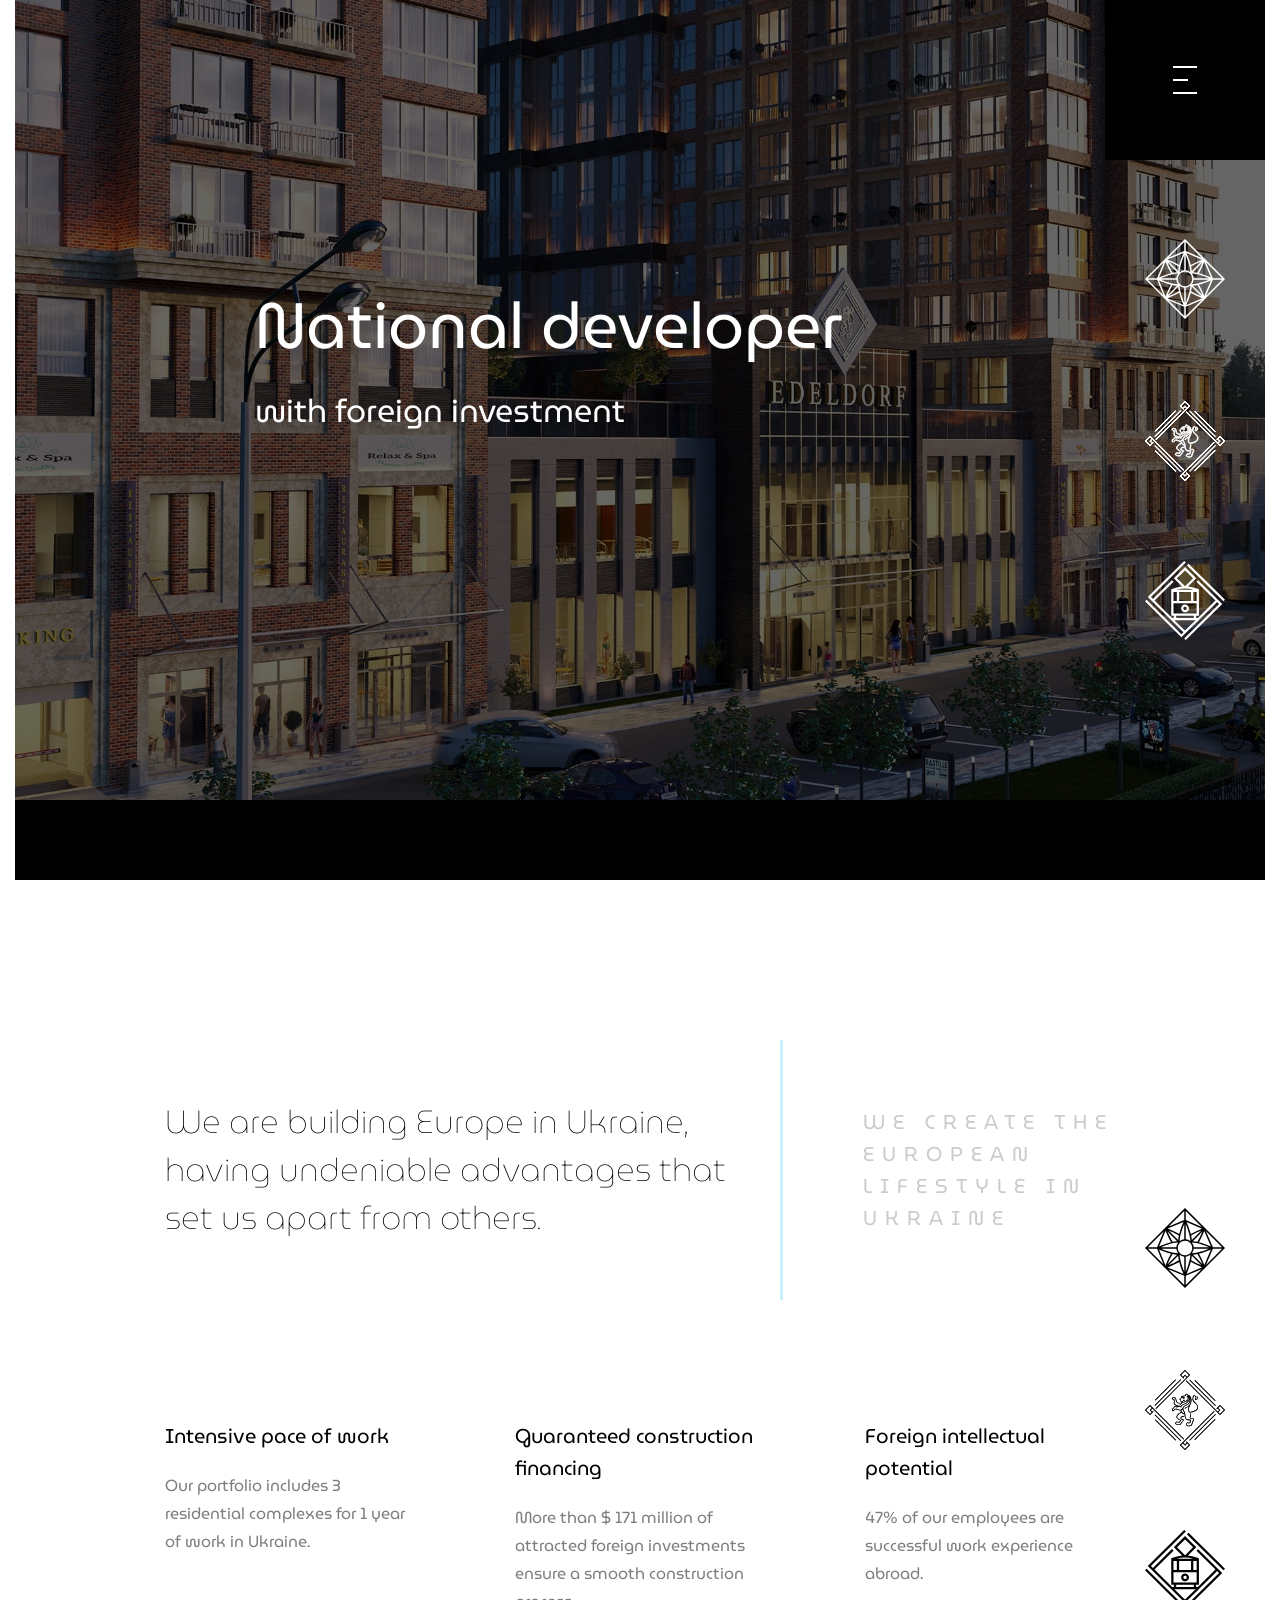
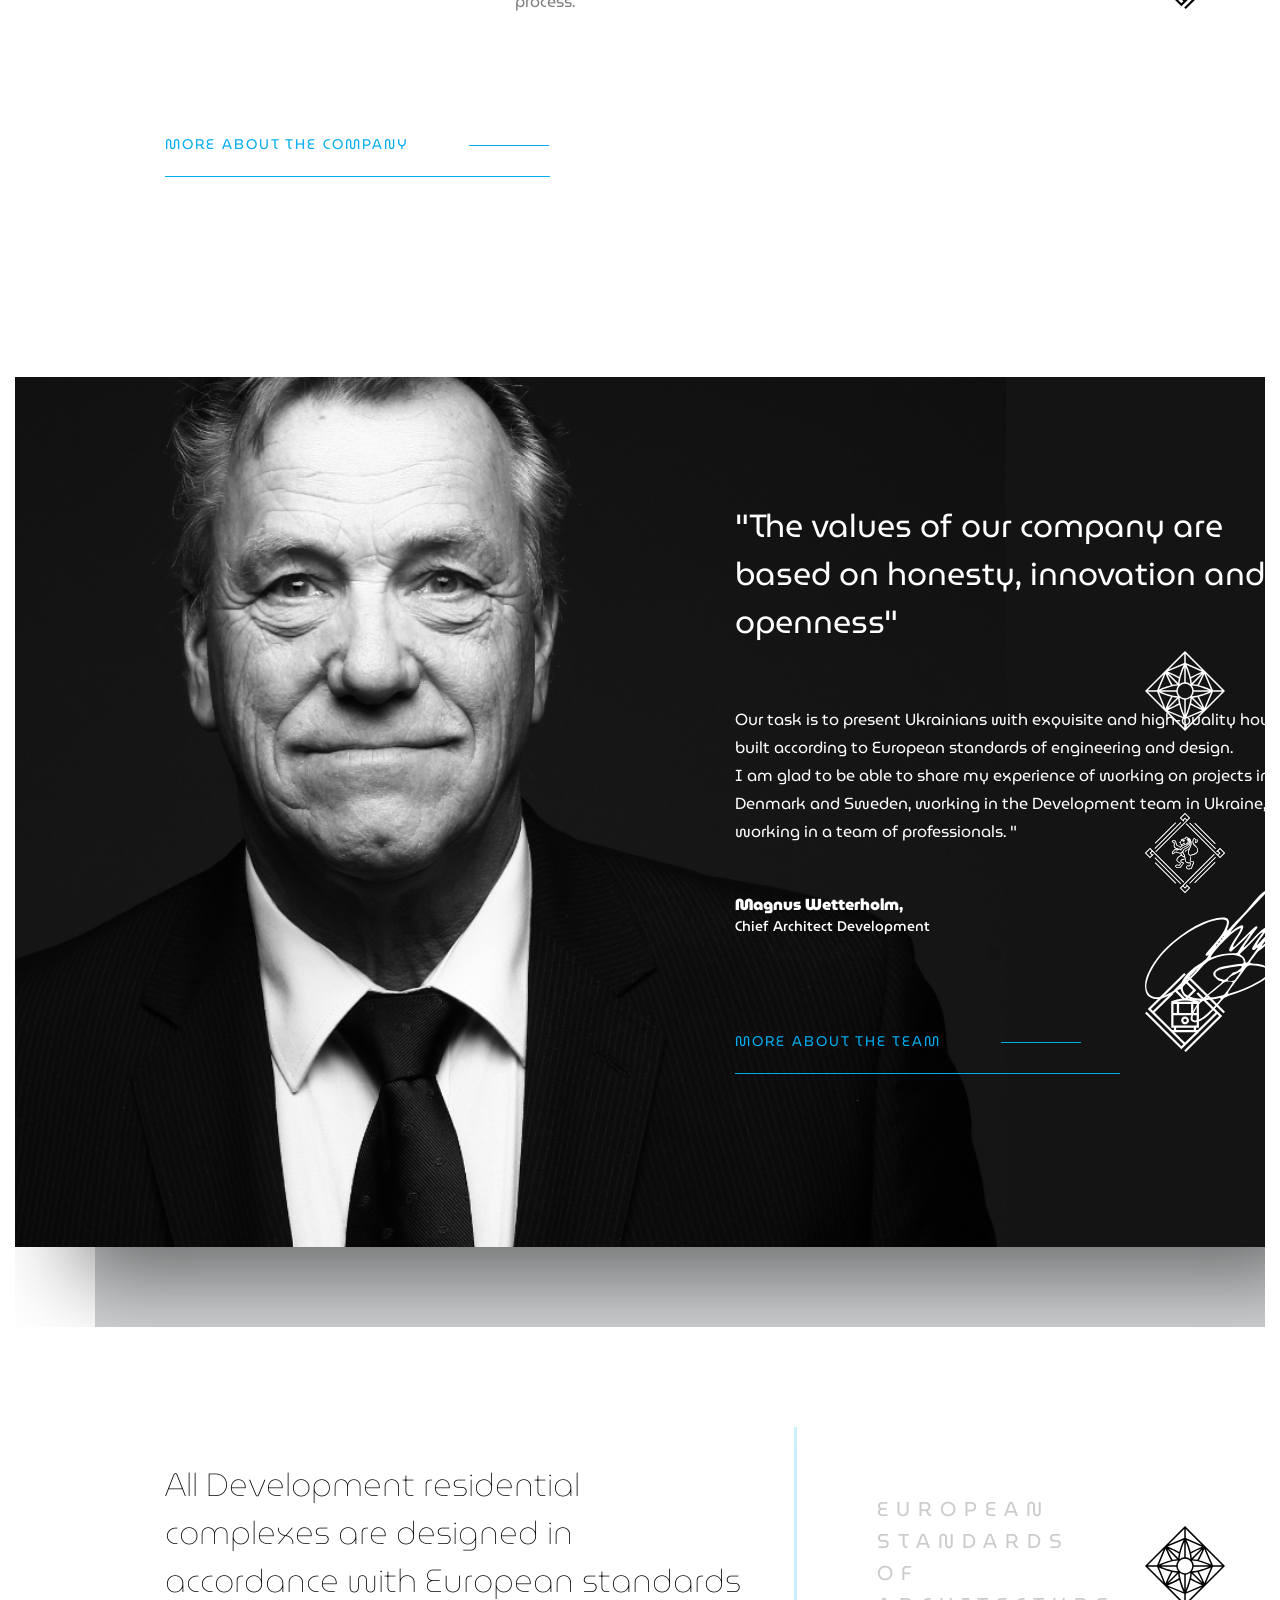
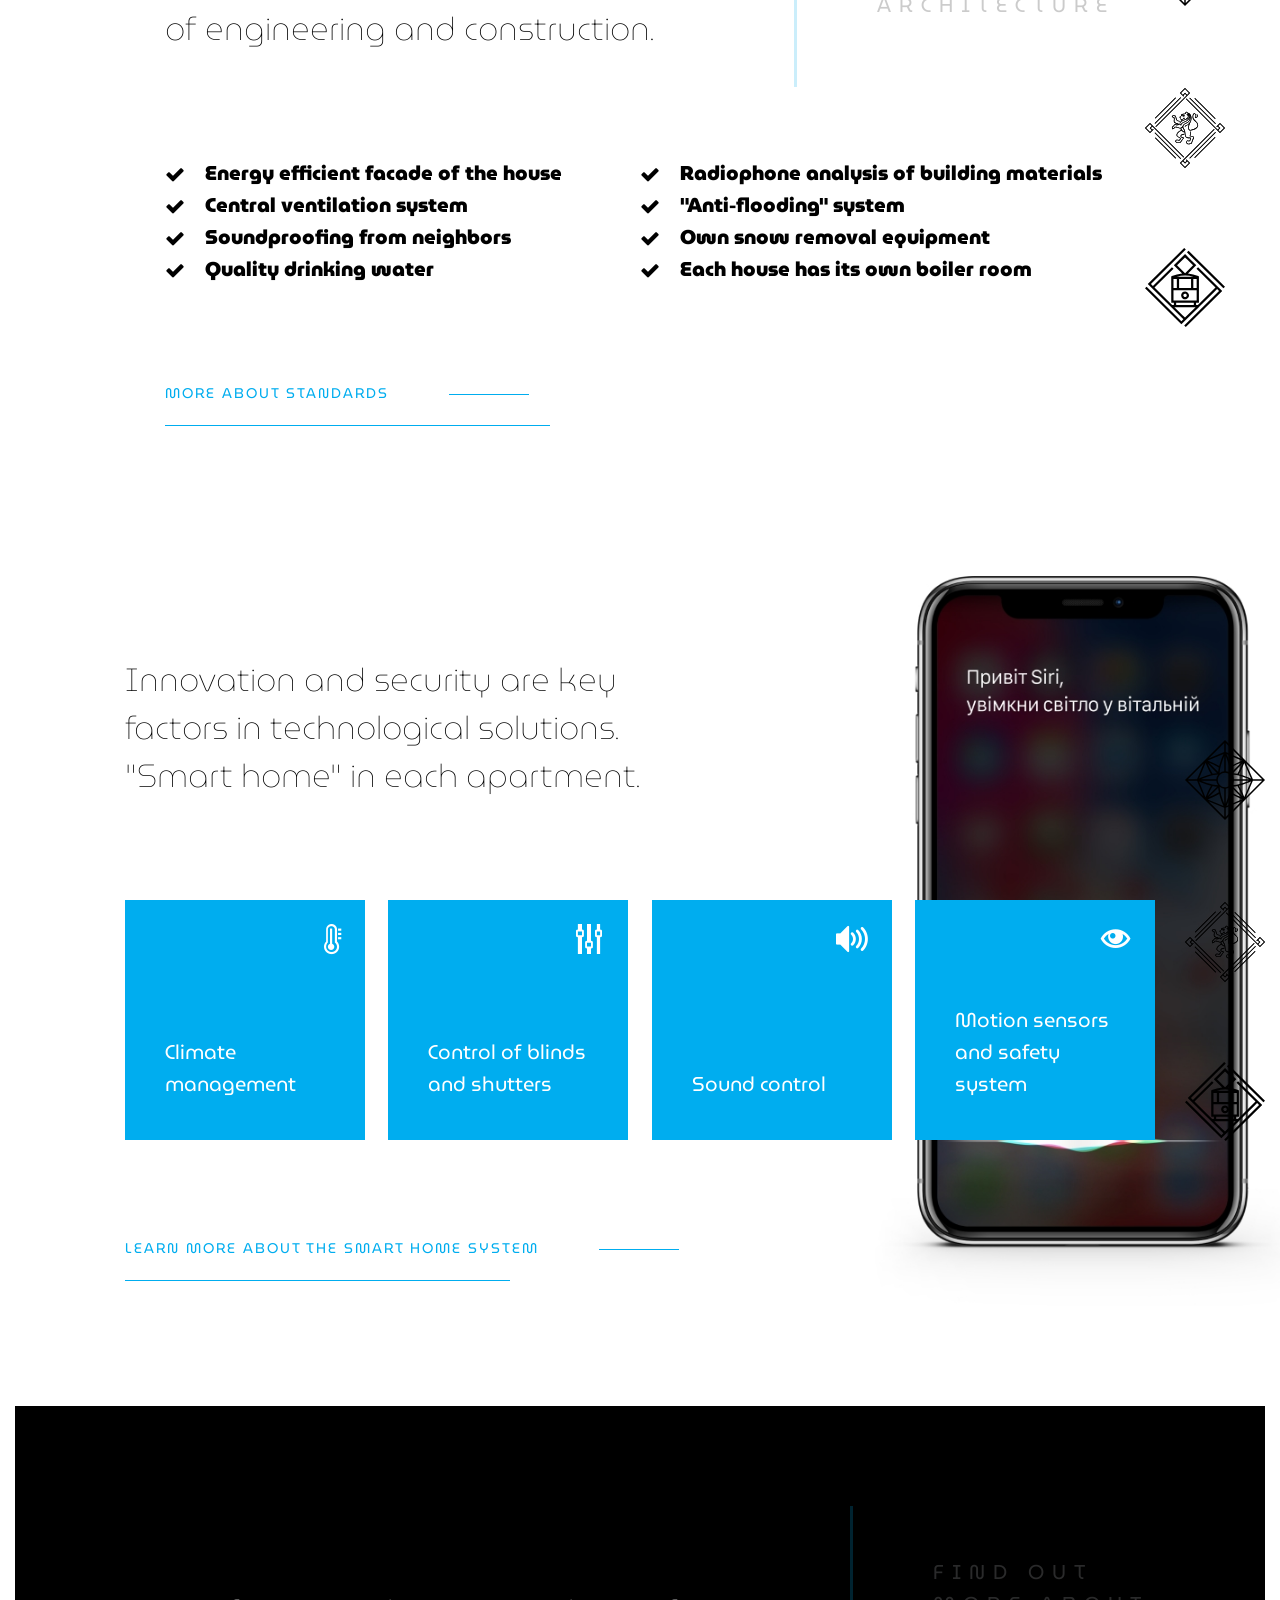
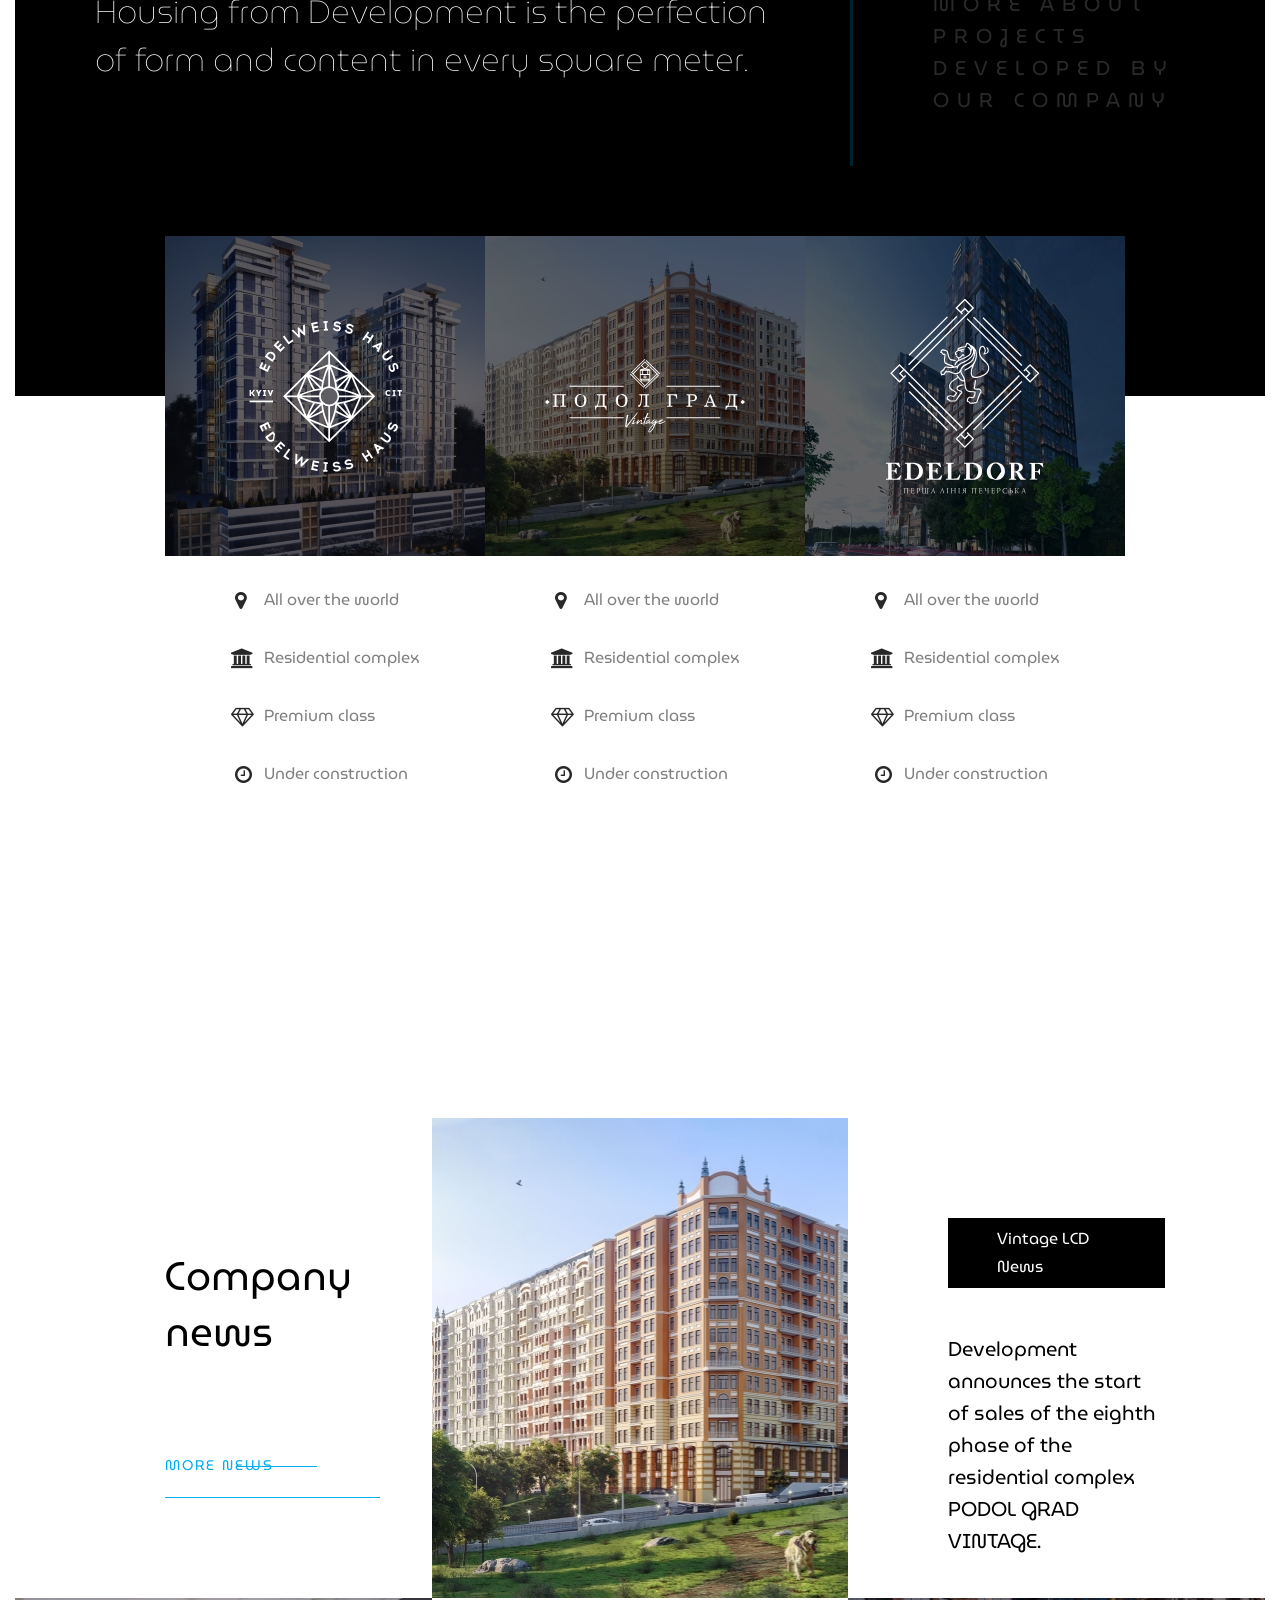
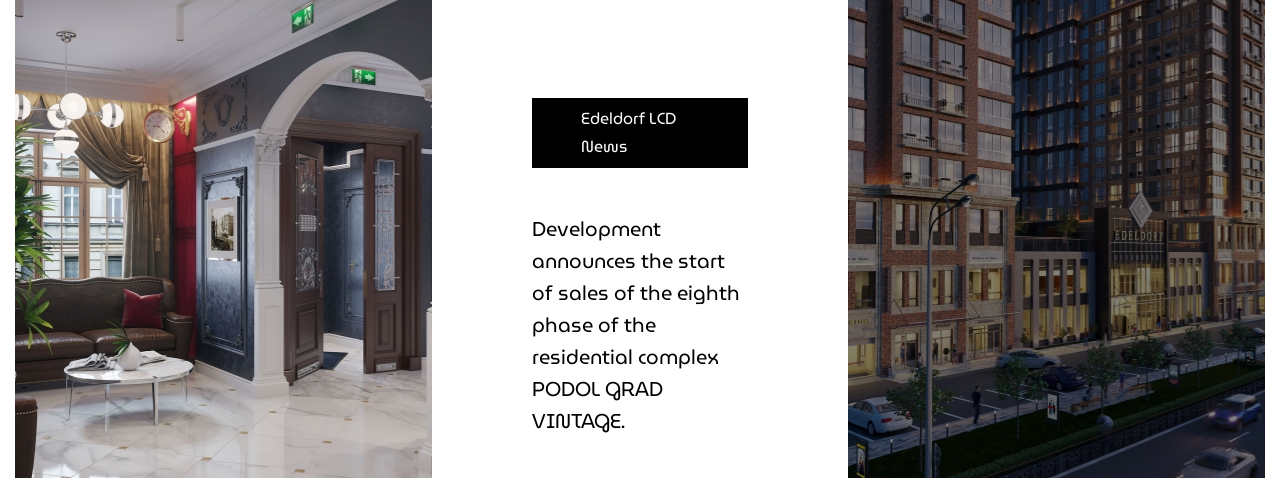
==== commit 734f68bd: "new finished" ====
--- a/index.html
+++ b/index.html
@@ -154,14 +154,14 @@
 							</div>
 						</div>
 					</div>
-					<div class="create__read read">
+					<a href="#" class="create__read read">
 						More about the company
-					</div>
-				</div>
-			</div>
-		</section>
-		<!-- ======================================================= -->
-		<div class="section magnus">
+					</a>
+				</div>
+			</div>
+		</section>
+		<!-- ======================================================= -->
+		<section class="magnus">
 			<div class="container">
 				<div class="magnus__inner">
 					<div class="magnus__aside-icons aside-icons">
@@ -222,17 +222,302 @@
 								<div class="magnus__sign">
 									<img src="/img/magnus/2.svg" alt="">
 								</div>
-								
-							</div>
-							<div class="magnus__read read">
+
+							</div>
+							<a href="#" class="magnus__read read">
 								More about the team
-							</div>
+							</a>
 						</div>
 					</div>
 					<div class="magnus__under"></div>
 				</div>
 			</div>
-		</div>
+		</section>
+		<!-- ======================================================= -->
+		<section class="standart">
+			<div class="container">
+				<div class="standart__inner">
+					<div class="standart__aside-icons aside-icons">
+						<div class="standart__aside-icon-1 aside-icon-1">
+							<svg xmlns="http://www.w3.org/2000/svg" width="80" height="80" viewBox="0 0 80 80">
+								<g>
+									<g>
+										<path
+											d="M80 40L40 80 0 40 40 0zM60.826 22.962l7.096 16.283h9.187zm-1.584.143c-1.018 2.603-2.89 7.012-5.312 11.06 4.869 1.218 9.515 3.142 11.986 4.247zm4.774 16.14c-4.048-1.718-11.342-4.452-17.185-4.661a8.67 8.67 0 0 1 1.86 4.66zm-15.326 1.51a8.703 8.703 0 0 1-1.777 4.562c5.715-.227 12.777-2.844 16.845-4.562zm3.69-6.942c2.194-3.585 3.953-7.534 5.046-10.229l-9.548 9.548c1.464.113 2.983.355 4.503.681zm3.977-11.285c-2.697 1.092-6.64 2.848-10.223 5.039.326 1.517.569 3.033.682 4.493zm-10.583 3.49c4.119-2.464 8.61-4.357 11.196-5.362l-15.45-6.64c1.103 2.47 3.033 7.128 4.254 12.002zm-5.019-13.973l16.053 6.898L40.755 2.891zm0 19.266c1.731.15 3.315.806 4.61 1.82-.202-5.769-2.887-12.984-4.61-17.061zM23.677 18.459l15.568-6.422V2.89zm-1.018 2.054c2.508.96 7.244 2.92 11.568 5.504 1.225-4.901 3.17-9.58 4.271-12.038zm16.586-4.447c-1.722 4.072-4.405 11.281-4.608 17.064a8.673 8.673 0 0 1 4.608-1.82zm-7.934 23.169a8.649 8.649 0 0 1 1.863-4.658c-5.877.206-13.168 2.943-17.201 4.658zm1.772 6.066a8.672 8.672 0 0 1-1.772-4.546H16.244c4.058 1.713 11.1 4.32 16.84 4.546zm.784-17.74c-3.582-2.189-7.524-3.944-10.217-5.035l9.536 9.526c.113-1.46.355-2.975.68-4.491zm-11.288-3.97c1.09 2.691 2.843 6.632 5.031 10.213 1.516-.324 3.032-.566 4.494-.678zm3.487 10.572c-2.549-4.263-4.484-8.921-5.458-11.453l-6.563 15.722c2.458-1.105 7.123-3.046 12.021-4.269zM2.891 39.235h9.179l6.576-15.746zM18.41 56.274l-6.298-15.52H2.89zm2.1 1.158c.94-2.466 2.924-7.303 5.558-11.71-4.918-1.226-9.596-3.176-12.047-4.28zm7.108-11.352c-2.19 3.58-3.946 7.521-5.038 10.214l9.538-9.537c-1.466-.112-2.984-.352-4.5-.677zm-3.974 11.285c2.694-1.09 6.636-2.847 10.219-5.04-.325-1.516-.566-3.035-.678-4.5zm10.577-3.49c-4.33 2.59-9.07 4.547-11.574 5.506l15.85 6.529c-1.105-2.455-3.05-7.127-4.276-12.035zm5.034 13.977l-15.752-6.485 15.752 15.742zm0-19.163a8.702 8.702 0 0 1-4.613-1.815c.232 5.794 2.899 12.924 4.613 16.959zm-6.472-8.684c0 3.982 3.238 7.222 7.217 7.222 3.754 0 6.845-2.883 7.184-6.552v-1.34c-.34-3.67-3.43-6.552-7.184-6.552-3.98 0-7.217 3.24-7.217 7.222zm14.032 7.822c-.112 1.46-.354 2.975-.68 4.491 3.582 2.189 7.523 3.944 10.217 5.035zm-1.455-.953a8.677 8.677 0 0 1-4.605 1.815v15.136c1.711-4.046 4.37-11.188 4.605-16.951zm11.392 14.228l-15.997 6.746v9.261zm.396-1.8c-2.554-.987-7.16-2.912-11.373-5.43-1.223 4.89-3.16 9.556-4.262 12.018zm.264-3.004c-1.09-2.692-2.844-6.635-5.033-10.217-1.516.326-3.033.568-4.493.68zm-3.48-10.576c2.471 4.131 4.367 8.635 5.368 11.215l6.632-15.471c-2.466 1.105-7.12 3.035-12 4.256zm23.177-4.967h-9.23l-6.923 16.163z" />
+									</g>
+								</g>
+							</svg>
+						</div>
+						<div class="standart__aside-icon-2 aside-icon aside-icon-2">
+							<svg xmlns="http://www.w3.org/2000/svg" width="80" height="80" viewBox="0 0 80 80">
+								<path
+									d="M80 40.003l-5.026 5.024-34.016-34.035.497-.499L72.658 41.7l.04.055 1.618-1.632-1.685-1.698-.04-.04-.675.661-.499-.499 3.557-3.557zm-71.93.96l.5.5-3.558 3.556L0 39.994l5.012-5.012 34.033 34.012-.5.499L7.49 38.444l-.053-.039-1.697 1.697 1.548 1.549.042.04zm36.862-31.25l25.892 25.889-.499.499-25.892-25.89zm25.113 21.323L49.499 10.494l.499-.497 20.544 20.54zM35.527 70.894L9.648 45.004l.5-.512 25.892 25.89zM10.483 49.49L31.04 70.045l-.5.499L9.985 49.988zm59.842-5.387l.5.512L44.931 70.49l-.499-.499zm-.39 4.957l.5.497L49.89 70.1l-.499-.485zM10.148 35.706l-.499-.499 25.88-25.885.512.485zm.243-5.09l-.5-.5L30.436 9.564l.499.5zm31.068 40.803l3.558 3.556L40.002 80l-5.027-5.025 34.029-34.012.512.5-31.212 31.195 1.737 1.724 1.701-1.683-.783-.782zM38.532 8.568l-3.557-3.543L40 0l5.01 5.025-34.03 34.012-.484-.497 31.12-31.131-1.548-1.536-.042-.053-1.629 1.63.633.619zm7.032 25.538c-.012.014-.026.042-.04.067-.39.742-1.67 3.354-1.75 5.402-.04.823.16 1.51.552 1.901.27.27.646.403 1.104.403h.122c1.589-.08 4.635-.93 6.102-2.518 1.322-1.441 1.132-3.409-.485-5.039-.23-.228-.471-.47-.713-.687l-.122-.12c-1.335-1.294-2.6-2.505-2.708-3.866-.041-.297-.324-2.938.85-3.975.47-.416.996-.51 1.481-.283.821.391 1.293 1.55 1.265 2.398a3.747 3.747 0 0 1-.269 1.32l-.053.135.135-.04c.364-.095.66-.27.888-.539.283-.35.35-.888.175-1.387a1.364 1.364 0 0 0-.228-.445 1.105 1.105 0 0 1-.255-.874c.47.133.874.552 1.063 1.117.241.713.135 1.467-.283 1.98-.78.942-2.035.822-2.088.822l-.403-.054c-.027 0-.056-.028-.068-.054a.087.087 0 0 1 .012-.096l.27-.308s.458-.54.5-1.589c.013-.7-.431-1.59-.916-1.832-.271-.122-.54-.055-.823.189-.81.713-.742 2.72-.646 3.448l.014.014c.08 1.13 1.265 2.262 2.52 3.474.268.255.551.538.834.822 1.845 1.846 2.047 4.216.497 5.886-1.603 1.724-4.782 2.627-6.52 2.708-.054.013-.107.013-.162.013-.62 0-1.133-.202-1.522-.593-.512-.512-.781-1.347-.74-2.356.04-.89.283-1.968.727-3.193l.094-.244-.2.177c-1 .876-2.05 1.414-2.98 1.885l-.053.028c-.297.147-.58.294-.835.443a.685.685 0 0 1-.041-.457.71.71 0 0 1 .336-.405l.31-.16c1.375-.688 3.072-1.564 4.311-3.476.069-.095.122-.189.189-.297l.053-.094c.675-1.32 1.12-3.515.54-5.455-.027-.122-.08-.242-.12-.377l-.069.027-.068.012c.204 1.24.056 2.56-.12 3.315-.538 2.236-2.25 3.393-4.649 4.471-2.074.929-2.37 2.614-2.396 3.301-.014.363.497 1.225.982 2.02l.027.054c.095.149.175.283.256.418l.11.202c.145.256.618 1.267.78 3.435.188 2.464.524 3.784 1.899 4.163.687.186 1.441.2 2.046.2.945.028 1.524.069 1.524.62-.013.405-.163 2.155-.82 2.748-.635.58-1.012.485-2.132.216h-.012c-.257-.055-.485.014-.687.216-.296.31-.485.86-.458 1.347l.012.053.042.014c.445.08.983.39 1.146.82.04.07.067.095.093.109.068.027.216.027.554-.014l.47-.04c.162-.013.325-.013.472-.027h.08c.755-.041 1.484-.067 1.672-.499.094-.216.268-.726.47-1.32.823-2.478 1.241-3.542 1.671-3.73h.04v-.04c.013-.027.04-.149-.04-.365-.133-.377-.43-.713-.727-.848-.188-.08-.567-.067-.917-.055-.605.027-1.306.055-1.683-.39-.214-.242-.283-.606-.202-1.063.067-.405.135-.754.202-1.092.216-1.076.363-1.858.283-2.789.161 0 .308.069.432.177.134.12.216.295.2.483-.012.729-.147 1.428-.31 2.25l-.014.055c-.066.323-.12.645-.186 1.024-.054.269-.028.457.066.565.177.2.729.189 1.199.175.432-.027.848-.041 1.174.094.7.297 1.159 1.131 1.143 1.71 0 .31-.147.553-.39.674l-.026.014c-.283.255-.81 1.765-1.336 3.34-.214.646-.375 1.145-.483 1.375-.352.78-1.294.82-2.21.862h-.027a6.076 6.076 0 0 1-.499.026c-.175.013-.336.04-.471.054a5.74 5.74 0 0 1-.472.026c-.31 0-.565-.08-.78-.471l-.027-.053c-.055-.189-.485-.444-.81-.444h-.039c-.135.013-.284-.095-.325-.216v-.014c-.187-.727.056-1.683.58-2.21.35-.349.794-.496 1.254-.376h.026c1.078.255 1.186.269 1.577-.08.404-.352.579-1.644.606-2.17v-.054l-.054-.013c-.175-.04-.552-.053-.835-.053h-.028c-.634-.014-1.428-.028-2.195-.23-1.886-.512-2.169-2.437-2.345-4.715l-.081-.793-.014-.055-.053-.014c-1.131-.053-2.156-.66-3.044-1.777l-.041-.055-.04.027c-.687.377-2.977 1.658-3.692 2.68-.58.85-1.05 2.021-.028 2.897.31.27.823.566 1.322.862 1.01.607 1.644.998 1.737 1.442a.6.6 0 0 1-.081.432 3.87 3.87 0 0 0-.228.389c-.351.62-.917 1.657-1.901 1.335-1.332-.432-1.98-.257-2.276-.041-.23.174-.378.47-.43.875v.067l.052.014c.594.161.904.687.984.835 0 .027.012.04.026.04l.016.014c.08.054.363.081 1.01.081h.255c.31 0 .593.014.795.027.674.04.862.026 1.092-.282.147-.177.416-.581.727-1.039l.025-.04c1.389-2.061 1.82-2.613 2.104-2.721.08-.014.133-.108.149-.202.014-.095-.016-.228-.216-.35-.096-.067-.324-.134-.554-.188-.605-.175-1.36-.377-1.683-.97-.163-.31-.175-.688-.04-1.106.376-1.17 2.383-1.589 3.609-1.736.015.23.043.43.068.605-.888.108-2.814.446-3.097 1.321-.082.256-.082.458.012.62.188.362.809.539 1.306.673.283.08.526.149.701.257.35.214.54.565.499.94a.844.844 0 0 1-.525.715l-.013.014c-.257.189-1.065 1.36-1.793 2.45l-.014.028c-.35.513-.619.917-.782 1.104-.43.567-.929.554-1.575.512h-.067c-.216-.012-.471-.039-.768-.025-1.225.013-1.59-.014-1.82-.46-.067-.133-.323-.552-.794-.552a.305.305 0 0 1-.31-.31v-.025c0-.768.23-1.348.687-1.685.607-.43 1.548-.458 2.829-.04.418.134.728-.243 1.172-1.052l.014-.026c.068-.121.135-.243.202-.35l.027-.04-.027-.028c-.163-.241-.915-.687-1.414-.996-.499-.282-1.051-.62-1.414-.93-1.053-.888-1.079-2.235-.067-3.69.752-1.106 2.909-2.345 3.81-2.83l.069-.04-.041-.054c-.244-.375-.417-.727-.54-.97l.23-.04c.135-.027.269-.053.392-.094.51 1.01 1.587 2.667 3.259 2.87l.096.013-.014-.094c-.163-.795-.338-1.267-.432-1.483a6.386 6.386 0 0 0-.31-.538c-.053-.08-.093-.16-.15-.243-.47-.766-.862-1.44-1.007-1.966l-.041-.122-.083.095c-.483.593-1.035.928-1.736 1.078-.904.174-1.982-.27-2.937-.647-.648-.257-1.201-.47-1.402-.404-.565.175-.97.027-1.159-.08l-.04-.014-.028.027a2.468 2.468 0 0 0-.86.982c-.271.567-.54.634-.918.58-.16-.026-.308-.054-.646.215a.303.303 0 0 1-.242.067.274.274 0 0 1-.202-.147c-.377-.593-.39-1.832-.39-1.966v-.176l.147-.081c.648-.416 1.414-1.01 1.51-1.24.161-.537.43-.902.807-1.117.364-.188.794-.215 1.293-.066.512.16 1.375.2 2.345.12l.149-.014-.094-.106c-.23-.216-.743-.446-.768-.46-.15-.027-.271-.04-.338-.053a3.104 3.104 0 0 1-1.952-.942l-.028-.028-.296.122-.122-.069c-.12-.067-.526-.35-.754-1.55-.122-.618.012-1.413.121-2.1.08-.484.148-.97.12-1.185l-.013-.094-.093.053a.64.64 0 0 1-.566.067c-.498-.175-.702-.619-.809-.888l-.027-.04c-.08-.068-.309-.136-.446-.162h-.053a.263.263 0 0 1-.173-.122c-.043-.053-.057-.135-.043-.202l.014-.053c.163-.66.687-1.738 1.577-1.524.135.042.283.069.46.096h.011c.81.162 1.819.364 2.049 1.118.066.216.133.526.23.89.188.807.484 2.032.78 2.478.256.39.404.538.457.606l.014.014h.027c.62.147 1.886.417 2.91.566-.268.16-.498.336-.7.51a38.503 38.503 0 0 1-2.424-.498l-.043-.012c-.067-.028-.228-.083-.739-.837-.379-.538-.662-1.777-.876-2.68-.096-.35-.163-.66-.23-.862-.121-.403-.929-.566-1.577-.686a6.846 6.846 0 0 1-.497-.108h-.068c-.297 0-.526.444-.646.727l-.028.067.067.013c.27.108.446.256.513.432l.013.026c.12.283.216.471.446.554h.053l.014-.014c.322-.257.605-.216.862.106.27.324.175.917.04 1.738-.107.646-.217 1.375-.12 1.887.094.538.227.835.322.996l.04.04.176-.068a.298.298 0 0 1 .363.108c.014 0 .147.202.444.418.365.283.795.432 1.267.485.135.014.809.108 1.375.43.324.15.552.46.673.635l.014.04.053-.013a13.236 13.236 0 0 0 1.807-.432l.026-.013.013-.014c.58-.943 1.807-1.508 3.1-2.127l.053-.014c.404-.202.834-.404 1.266-.62 1.738-.888 3.624-2.72 3.907-4.472a2.784 2.784 0 0 0-.405-1.953l-.173-.27.04.31c.094.62 0 1.146-.256 1.55l-.013.026v.013c.013.27-.014.54-.067.81-.216.928-1.145 1.763-2.83 2.519-.539.241-1.024.457-1.47.66-2.68 1.17-3.69 1.616-4.067 3.232-.216.067-.432.12-.662.175.244-1.361.796-2.101 2.076-2.828l.04-.028-.013-.054c-.027-.134-.08-.283-.121-.403a2.688 2.688 0 0 1-.161-.58v-.027l-.042-.027c-.647-.31-.983-.982-1.064-1.185l.566-.215c.094.202.445.848 1.064.942.458.08.957-.499 1.361-.956.23-.256.417-.485.619-.607.08-.053.297-.2.783.23a.575.575 0 0 1 .215.485.626.626 0 0 1-.175.43 5.166 5.166 0 0 0-.538-.538l-.042-.028-.039.042c-.11.094-.23.241-.365.39-.405.458-.943 1.09-1.617 1.173h-.08l.026.08c.027.067.04.134.068.189.028.094.067.188.094.296l.028.067.067-.027c.499-.256 1.076-.497 1.736-.794.432-.19.93-.404 1.457-.648 1.481-.673 2.316-1.373 2.493-2.101.363-1.602-1.133-2.614-1.47-2.8a.604.604 0 0 1 .5-.271c.135 0 .282.055.388.149.31.269.595.591.796.929l.149.241-.027-.282c-.026-.43-.175-.916-.419-1.36-.403-.728-.956-1.225-1.494-1.333l-.054-.014-.04.122a51.06 51.06 0 0 0-.525 1.454.322.322 0 0 1-.297.215c-.392.042-1.188.122-2.023.324-1.359.391-1.642.647-1.71.74l-.014.026.014.042c.013.04.055.094.096.149l.053.08 3.125-.754a.682.682 0 0 1-.525.754l-1.064.256-.041.013-.014.041c0 .04-.014.081-.014.108v.093l.08-.012c.044-.014.083-.014.136-.041l.364-.108a.692.692 0 0 1 .512.053.691.691 0 0 1 .297.351c-.107.028-.377.108-.998.297a1.124 1.124 0 0 1-.458.053.607.607 0 0 1-.375-.175.718.718 0 0 1-.163-.43v-.08l-.929.227c-.379.136-1.174.513-1.469.957a.434.434 0 0 0-.027.39l.027.067.069-.04a.326.326 0 0 1 .416.135l.136.282c-.432.23-.621.283-.662.283l-.173.055-.124-.15c-.241-.254-.524-.834-.173-1.372.322-.471.93-.809 1.372-1.025l.07-.025-.041-.069c-.122-.214-.163-.405-.096-.605.149-.432.77-.768 2.142-1.159h.014a14.044 14.044 0 0 1 1.901-.324h.04l.027-.04c.16-.47.375-1.063.485-1.373.053-.122.08-.203.08-.203a.287.287 0 0 1 .27-.202h.08c.605 0 1.228.35 1.764.984l.15.067c.255.094.498.202.728.35 1.184.58 2.033 1.63 2.451 3.045.538 1.844.295 4.216-.593 5.899zM6.833 42.19l-2.09-2.087 2.196-2.196-1.887-1.873-.04-.053-4.014 4.014 3.961 3.972.053.055zm35.412 30.995l-2.2 2.205-2.238-2.232-1.835 1.815 3.98 3.968.054.053 4.02-4.021-1.741-1.735zM37.902 6.938l2.13-2.115 2.092 2.089 1.86-1.846.041-.041-3.98-3.973-.04-.055-4.032 4.028zm37.072 37.084l4.028-4.028-3.973-3.96-.055-.055-1.9 1.9 2.238 2.235-2.116 2.115 1.739 1.738zM44.84 29.352l-.15.364c-.755 1.832-2.6 3.287-3.96 3.988-.458.241-.902.444-1.348.66-1.82.848-2.937 1.427-3.086 2.598a.788.788 0 0 1-.605.661 3.49 3.49 0 0 1 .014-.848l.026-.096-.107.027c-1.806.485-4.043.607-5.094.297-.336-.108-.607-.094-.821.014-.228.135-.405.377-.511.754-.096.324-.662.848-1.604 1.455l-.028.027v.04c0 .188.041.673.136 1.064l.025.08.069-.039c.31-.135.54-.122.74-.082.014 0 .04 0 .069.013h.027l.026-.025c.027-.028.067-.094.134-.23.485-.982 1.308-1.373 1.347-1.386l.014-.014c.121-.041.257-.014.337.094.054.053.295.216.768.067.419-.122 1.024.122 1.82.432.82.336 1.857.754 2.572.605.996-.202 1.562-.888 2.115-2.033v.04l.136-.31c.444-1.051 1.251-1.846 2.437-2.37 2.292-1.038 3.813-2.075 4.298-4.056.08-.377.147-.888.175-1.4z" />
+								<path
+									d="M80 40.003l-5.026 5.024-34.016-34.035.497-.499L72.658 41.7l.04.055 1.618-1.632-1.685-1.698-.04-.04-.675.661-.499-.499 3.557-3.557zm-71.93.96l.5.5-3.558 3.556L0 39.994l5.012-5.012 34.033 34.012-.5.499L7.49 38.444l-.053-.039-1.697 1.697 1.548 1.549.042.04zm36.862-31.25l25.892 25.889-.499.499-25.892-25.89zm25.113 21.323L49.499 10.494l.499-.497 20.544 20.54zM35.527 70.894L9.648 45.004l.5-.512 25.892 25.89zM10.483 49.49L31.04 70.045l-.5.499L9.985 49.988zm59.842-5.387l.5.512L44.931 70.49l-.499-.499zm-.39 4.957l.5.497L49.89 70.1l-.499-.485zM10.148 35.706l-.499-.499 25.88-25.885.512.485zm.243-5.09l-.5-.5L30.436 9.564l.499.5zm31.068 40.803l3.558 3.556L40.002 80l-5.027-5.025 34.029-34.012.512.5-31.212 31.195 1.737 1.724 1.701-1.683-.783-.782zM38.532 8.568l-3.557-3.543L40 0l5.01 5.025-34.03 34.012-.484-.497 31.12-31.131-1.548-1.536-.042-.053-1.629 1.63.633.619zm7.032 25.538c-.012.014-.026.042-.04.067-.39.742-1.67 3.354-1.75 5.402-.04.823.16 1.51.552 1.901.27.27.646.403 1.104.403h.122c1.589-.08 4.635-.93 6.102-2.518 1.322-1.441 1.132-3.409-.485-5.039-.23-.228-.471-.47-.713-.687l-.122-.12c-1.335-1.294-2.6-2.505-2.708-3.866-.041-.297-.324-2.938.85-3.975.47-.416.996-.51 1.481-.283.821.391 1.293 1.55 1.265 2.398a3.747 3.747 0 0 1-.269 1.32l-.053.135.135-.04c.364-.095.66-.27.888-.539.283-.35.35-.888.175-1.387a1.364 1.364 0 0 0-.228-.445 1.105 1.105 0 0 1-.255-.874c.47.133.874.552 1.063 1.117.241.713.135 1.467-.283 1.98-.78.942-2.035.822-2.088.822l-.403-.054c-.027 0-.056-.028-.068-.054a.087.087 0 0 1 .012-.096l.27-.308s.458-.54.5-1.589c.013-.7-.431-1.59-.916-1.832-.271-.122-.54-.055-.823.189-.81.713-.742 2.72-.646 3.448l.014.014c.08 1.13 1.265 2.262 2.52 3.474.268.255.551.538.834.822 1.845 1.846 2.047 4.216.497 5.886-1.603 1.724-4.782 2.627-6.52 2.708-.054.013-.107.013-.162.013-.62 0-1.133-.202-1.522-.593-.512-.512-.781-1.347-.74-2.356.04-.89.283-1.968.727-3.193l.094-.244-.2.177c-1 .876-2.05 1.414-2.98 1.885l-.053.028c-.297.147-.58.294-.835.443a.685.685 0 0 1-.041-.457.71.71 0 0 1 .336-.405l.31-.16c1.375-.688 3.072-1.564 4.311-3.476.069-.095.122-.189.189-.297l.053-.094c.675-1.32 1.12-3.515.54-5.455-.027-.122-.08-.242-.12-.377l-.069.027-.068.012c.204 1.24.056 2.56-.12 3.315-.538 2.236-2.25 3.393-4.649 4.471-2.074.929-2.37 2.614-2.396 3.301-.014.363.497 1.225.982 2.02l.027.054c.095.149.175.283.256.418l.11.202c.145.256.618 1.267.78 3.435.188 2.464.524 3.784 1.899 4.163.687.186 1.441.2 2.046.2.945.028 1.524.069 1.524.62-.013.405-.163 2.155-.82 2.748-.635.58-1.012.485-2.132.216h-.012c-.257-.055-.485.014-.687.216-.296.31-.485.86-.458 1.347l.012.053.042.014c.445.08.983.39 1.146.82.04.07.067.095.093.109.068.027.216.027.554-.014l.47-.04c.162-.013.325-.013.472-.027h.08c.755-.041 1.484-.067 1.672-.499.094-.216.268-.726.47-1.32.823-2.478 1.241-3.542 1.671-3.73h.04v-.04c.013-.027.04-.149-.04-.365-.133-.377-.43-.713-.727-.848-.188-.08-.567-.067-.917-.055-.605.027-1.306.055-1.683-.39-.214-.242-.283-.606-.202-1.063.067-.405.135-.754.202-1.092.216-1.076.363-1.858.283-2.789.161 0 .308.069.432.177.134.12.216.295.2.483-.012.729-.147 1.428-.31 2.25l-.014.055c-.066.323-.12.645-.186 1.024-.054.269-.028.457.066.565.177.2.729.189 1.199.175.432-.027.848-.041 1.174.094.7.297 1.159 1.131 1.143 1.71 0 .31-.147.553-.39.674l-.026.014c-.283.255-.81 1.765-1.336 3.34-.214.646-.375 1.145-.483 1.375-.352.78-1.294.82-2.21.862h-.027a6.076 6.076 0 0 1-.499.026c-.175.013-.336.04-.471.054a5.74 5.74 0 0 1-.472.026c-.31 0-.565-.08-.78-.471l-.027-.053c-.055-.189-.485-.444-.81-.444h-.039c-.135.013-.284-.095-.325-.216v-.014c-.187-.727.056-1.683.58-2.21.35-.349.794-.496 1.254-.376h.026c1.078.255 1.186.269 1.577-.08.404-.352.579-1.644.606-2.17v-.054l-.054-.013c-.175-.04-.552-.053-.835-.053h-.028c-.634-.014-1.428-.028-2.195-.23-1.886-.512-2.169-2.437-2.345-4.715l-.081-.793-.014-.055-.053-.014c-1.131-.053-2.156-.66-3.044-1.777l-.041-.055-.04.027c-.687.377-2.977 1.658-3.692 2.68-.58.85-1.05 2.021-.028 2.897.31.27.823.566 1.322.862 1.01.607 1.644.998 1.737 1.442a.6.6 0 0 1-.081.432 3.87 3.87 0 0 0-.228.389c-.351.62-.917 1.657-1.901 1.335-1.332-.432-1.98-.257-2.276-.041-.23.174-.378.47-.43.875v.067l.052.014c.594.161.904.687.984.835 0 .027.012.04.026.04l.016.014c.08.054.363.081 1.01.081h.255c.31 0 .593.014.795.027.674.04.862.026 1.092-.282.147-.177.416-.581.727-1.039l.025-.04c1.389-2.061 1.82-2.613 2.104-2.721.08-.014.133-.108.149-.202.014-.095-.016-.228-.216-.35-.096-.067-.324-.134-.554-.188-.605-.175-1.36-.377-1.683-.97-.163-.31-.175-.688-.04-1.106.376-1.17 2.383-1.589 3.609-1.736.015.23.043.43.068.605-.888.108-2.814.446-3.097 1.321-.082.256-.082.458.012.62.188.362.809.539 1.306.673.283.08.526.149.701.257.35.214.54.565.499.94a.844.844 0 0 1-.525.715l-.013.014c-.257.189-1.065 1.36-1.793 2.45l-.014.028c-.35.513-.619.917-.782 1.104-.43.567-.929.554-1.575.512h-.067c-.216-.012-.471-.039-.768-.025-1.225.013-1.59-.014-1.82-.46-.067-.133-.323-.552-.794-.552a.305.305 0 0 1-.31-.31v-.025c0-.768.23-1.348.687-1.685.607-.43 1.548-.458 2.829-.04.418.134.728-.243 1.172-1.052l.014-.026c.068-.121.135-.243.202-.35l.027-.04-.027-.028c-.163-.241-.915-.687-1.414-.996-.499-.282-1.051-.62-1.414-.93-1.053-.888-1.079-2.235-.067-3.69.752-1.106 2.909-2.345 3.81-2.83l.069-.04-.041-.054c-.244-.375-.417-.727-.54-.97l.23-.04c.135-.027.269-.053.392-.094.51 1.01 1.587 2.667 3.259 2.87l.096.013-.014-.094c-.163-.795-.338-1.267-.432-1.483a6.386 6.386 0 0 0-.31-.538c-.053-.08-.093-.16-.15-.243-.47-.766-.862-1.44-1.007-1.966l-.041-.122-.083.095c-.483.593-1.035.928-1.736 1.078-.904.174-1.982-.27-2.937-.647-.648-.257-1.201-.47-1.402-.404-.565.175-.97.027-1.159-.08l-.04-.014-.028.027a2.468 2.468 0 0 0-.86.982c-.271.567-.54.634-.918.58-.16-.026-.308-.054-.646.215a.303.303 0 0 1-.242.067.274.274 0 0 1-.202-.147c-.377-.593-.39-1.832-.39-1.966v-.176l.147-.081c.648-.416 1.414-1.01 1.51-1.24.161-.537.43-.902.807-1.117.364-.188.794-.215 1.293-.066.512.16 1.375.2 2.345.12l.149-.014-.094-.106c-.23-.216-.743-.446-.768-.46-.15-.027-.271-.04-.338-.053a3.104 3.104 0 0 1-1.952-.942l-.028-.028-.296.122-.122-.069c-.12-.067-.526-.35-.754-1.55-.122-.618.012-1.413.121-2.1.08-.484.148-.97.12-1.185l-.013-.094-.093.053a.64.64 0 0 1-.566.067c-.498-.175-.702-.619-.809-.888l-.027-.04c-.08-.068-.309-.136-.446-.162h-.053a.263.263 0 0 1-.173-.122c-.043-.053-.057-.135-.043-.202l.014-.053c.163-.66.687-1.738 1.577-1.524.135.042.283.069.46.096h.011c.81.162 1.819.364 2.049 1.118.066.216.133.526.23.89.188.807.484 2.032.78 2.478.256.39.404.538.457.606l.014.014h.027c.62.147 1.886.417 2.91.566-.268.16-.498.336-.7.51a38.503 38.503 0 0 1-2.424-.498l-.043-.012c-.067-.028-.228-.083-.739-.837-.379-.538-.662-1.777-.876-2.68-.096-.35-.163-.66-.23-.862-.121-.403-.929-.566-1.577-.686a6.846 6.846 0 0 1-.497-.108h-.068c-.297 0-.526.444-.646.727l-.028.067.067.013c.27.108.446.256.513.432l.013.026c.12.283.216.471.446.554h.053l.014-.014c.322-.257.605-.216.862.106.27.324.175.917.04 1.738-.107.646-.217 1.375-.12 1.887.094.538.227.835.322.996l.04.04.176-.068a.298.298 0 0 1 .363.108c.014 0 .147.202.444.418.365.283.795.432 1.267.485.135.014.809.108 1.375.43.324.15.552.46.673.635l.014.04.053-.013a13.236 13.236 0 0 0 1.807-.432l.026-.013.013-.014c.58-.943 1.807-1.508 3.1-2.127l.053-.014c.404-.202.834-.404 1.266-.62 1.738-.888 3.624-2.72 3.907-4.472a2.784 2.784 0 0 0-.405-1.953l-.173-.27.04.31c.094.62 0 1.146-.256 1.55l-.013.026v.013c.013.27-.014.54-.067.81-.216.928-1.145 1.763-2.83 2.519-.539.241-1.024.457-1.47.66-2.68 1.17-3.69 1.616-4.067 3.232-.216.067-.432.12-.662.175.244-1.361.796-2.101 2.076-2.828l.04-.028-.013-.054c-.027-.134-.08-.283-.121-.403a2.688 2.688 0 0 1-.161-.58v-.027l-.042-.027c-.647-.31-.983-.982-1.064-1.185l.566-.215c.094.202.445.848 1.064.942.458.08.957-.499 1.361-.956.23-.256.417-.485.619-.607.08-.053.297-.2.783.23a.575.575 0 0 1 .215.485.626.626 0 0 1-.175.43 5.166 5.166 0 0 0-.538-.538l-.042-.028-.039.042c-.11.094-.23.241-.365.39-.405.458-.943 1.09-1.617 1.173h-.08l.026.08c.027.067.04.134.068.189.028.094.067.188.094.296l.028.067.067-.027c.499-.256 1.076-.497 1.736-.794.432-.19.93-.404 1.457-.648 1.481-.673 2.316-1.373 2.493-2.101.363-1.602-1.133-2.614-1.47-2.8a.604.604 0 0 1 .5-.271c.135 0 .282.055.388.149.31.269.595.591.796.929l.149.241-.027-.282c-.026-.43-.175-.916-.419-1.36-.403-.728-.956-1.225-1.494-1.333l-.054-.014-.04.122a51.06 51.06 0 0 0-.525 1.454.322.322 0 0 1-.297.215c-.392.042-1.188.122-2.023.324-1.359.391-1.642.647-1.71.74l-.014.026.014.042c.013.04.055.094.096.149l.053.08 3.125-.754a.682.682 0 0 1-.525.754l-1.064.256-.041.013-.014.041c0 .04-.014.081-.014.108v.093l.08-.012c.044-.014.083-.014.136-.041l.364-.108a.692.692 0 0 1 .512.053.691.691 0 0 1 .297.351c-.107.028-.377.108-.998.297a1.124 1.124 0 0 1-.458.053.607.607 0 0 1-.375-.175.718.718 0 0 1-.163-.43v-.08l-.929.227c-.379.136-1.174.513-1.469.957a.434.434 0 0 0-.027.39l.027.067.069-.04a.326.326 0 0 1 .416.135l.136.282c-.432.23-.621.283-.662.283l-.173.055-.124-.15c-.241-.254-.524-.834-.173-1.372.322-.471.93-.809 1.372-1.025l.07-.025-.041-.069c-.122-.214-.163-.405-.096-.605.149-.432.77-.768 2.142-1.159h.014a14.044 14.044 0 0 1 1.901-.324h.04l.027-.04c.16-.47.375-1.063.485-1.373.053-.122.08-.203.08-.203a.287.287 0 0 1 .27-.202h.08c.605 0 1.228.35 1.764.984l.15.067c.255.094.498.202.728.35 1.184.58 2.033 1.63 2.451 3.045.538 1.844.295 4.216-.593 5.899zM6.833 42.19l-2.09-2.087 2.196-2.196-1.887-1.873-.04-.053-4.014 4.014 3.961 3.972.053.055zm35.412 30.995l-2.2 2.205-2.238-2.232-1.835 1.815 3.98 3.968.054.053 4.02-4.021-1.741-1.735zM37.902 6.938l2.13-2.115 2.092 2.089 1.86-1.846.041-.041-3.98-3.973-.04-.055-4.032 4.028zm37.072 37.084l4.028-4.028-3.973-3.96-.055-.055-1.9 1.9 2.238 2.235-2.116 2.115 1.739 1.738zM44.84 29.352l-.15.364c-.755 1.832-2.6 3.287-3.96 3.988-.458.241-.902.444-1.348.66-1.82.848-2.937 1.427-3.086 2.598a.788.788 0 0 1-.605.661 3.49 3.49 0 0 1 .014-.848l.026-.096-.107.027c-1.806.485-4.043.607-5.094.297-.336-.108-.607-.094-.821.014-.228.135-.405.377-.511.754-.096.324-.662.848-1.604 1.455l-.028.027v.04c0 .188.041.673.136 1.064l.025.08.069-.039c.31-.135.54-.122.74-.082.014 0 .04 0 .069.013h.027l.026-.025c.027-.028.067-.094.134-.23.485-.982 1.308-1.373 1.347-1.386l.014-.014c.121-.041.257-.014.337.094.054.053.295.216.768.067.419-.122 1.024.122 1.82.432.82.336 1.857.754 2.572.605.996-.202 1.562-.888 2.115-2.033v.04l.136-.31c.444-1.051 1.251-1.846 2.437-2.37 2.292-1.038 3.813-2.075 4.298-4.056.08-.377.147-.888.175-1.4z" />
+							</svg>
+						</div>
+						<div class="standart__aside-icon-3 aside-icon aside-icon-3">
+							<svg xmlns="http://www.w3.org/2000/svg" width="80" height="79" viewBox="0 0 80 79">
+								<g>
+									<g>
+										<path
+											d="M43.55 5.885l-1.604-1.576 1.61-1.59L80 38.71l-1.601 1.579-34.844-34.41zM36.355 76.37L0 40.287l1.604-1.576L36.36 73.206l2.04-2.015-12.84-12.68-22.805-22.52L39.202 0l1.599 1.578L5.957 35.99 7.91 37.92l19.032-18.795 1.604 1.576-16.28 16.08L9.51 39.5l17.627 17.407h1.754v-2.1H26.27v-2.11h-.045V28.4l.672-.296a32.493 32.493 0 0 1 10.278-2.608l-4.872-4.81-3.469-3.427-.034-.034L40.062 6.102l5.121 5.033 6.166 6.09-.106.106-6.224 6.131.013.003-2.056 2.03a32.493 32.493 0 0 1 10.278 2.608l.67.296v24.173h.037v2.234h-2.893v2.101h1.797L70.492 39.5 51.49 20.734l1.604-1.579 19.8 19.553.799.792 3.554 3.51L40.8 79l-1.599-1.581 34.844-34.41-1.955-1.928-2.845 2.807L53.96 58.985v.157h-.159zm-7.867-23.81H51.66V42.276H28.487zm0-12.52h3.35v-9.086h-3.35zm5.612 0h11.951v-9.086h-11.95zm5.98-12.437a30.787 30.787 0 0 0-8.256 1.12h16.513a30.787 30.787 0 0 0-8.256-1.12zm-.07-2.47a.06.06 0 0 0 .029.019c.01.005.023.008.037.008a.085.085 0 0 0 .037-.008.1.1 0 0 0 .029-.018l7.902-7.804-5.288-5.221-2.754-2.72-7.968 7.868zm8.304 14.907h3.347v-9.086h-3.347zm-4.598 5.846a3.847 3.847 0 0 1-.365 3.703A3.942 3.942 0 0 1 41.615 51a3.95 3.95 0 0 1-1.54.31 3.948 3.948 0 0 1-2.21-.667 3.895 3.895 0 0 1-1.743-3.238c0-.805.251-1.56.674-2.182a3.965 3.965 0 0 1 1.742-1.414 3.986 3.986 0 0 1 3.75.36zM40.002 69.61l10.6-10.468H29.4l7.847 7.748zm-8.844-12.703h17.648v-2.1H31.158zM41.776 47.4a1.62 1.62 0 0 0-.29-.928 1.682 1.682 0 0 0-.745-.604 1.722 1.722 0 0 0-1.608.151c-.271.182-.486.438-.616.735a1.628 1.628 0 0 0-.133.646c0 .35.106.664.29.93.183.266.443.48.748.605.202.086.422.13.658.13.356 0 .677-.102.948-.284.27-.18.488-.435.615-.732z" />
+									</g>
+								</g>
+							</svg>
+						</div>
+					</div>
+					<div class="standart__common-row common-row">
+						<div class="common-row__text">
+							All Development residential complexes are designed in accordance with European standards of
+							engineering and construction.
+						</div>
+						<div class="common-row__declare">
+							European standards of architecture
+						</div>
+					</div>
+					<div class="standart__row">
+						<div class="standart__row-column">
+							<div class="standart__row-item">
+								Energy efficient facade of the house
+							</div>
+							<div class="standart__row-item">
+								Central ventilation system
+							</div>
+							<div class="standart__row-item">
+								Soundproofing from neighbors
+							</div>
+							<div class="standart__row-item">
+								Quality drinking water
+							</div>
+						</div>
+						<div class="standart__row-column">
+							<div class="standart__row-item">
+								Radiophone analysis of building materials
+							</div>
+							<div class="standart__row-item">
+								"Anti-flooding" system
+							</div>
+							<div class="standart__row-item">
+								Own snow removal equipment
+							</div>
+							<div class="standart__row-item">
+								Each house has its own boiler room
+							</div>
+						</div>
+					</div>
+					<a href="#" class="standart__read read">
+						More about standards
+					</a>
+				</div>
+			</div>
+		</section>
+		<!-- ======================================================= -->
+		<section class="innovation">
+			<div class="container">
+				<div class="innovation__inner">
+					<div class="innovation__aside-icons aside-icons">
+						<div class="innovation__aside-icon-1 aside-icon-1">
+							<svg xmlns="http://www.w3.org/2000/svg" width="80" height="80" viewBox="0 0 80 80">
+								<g>
+									<g>
+										<path
+											d="M80 40L40 80 0 40 40 0zM60.826 22.962l7.096 16.283h9.187zm-1.584.143c-1.018 2.603-2.89 7.012-5.312 11.06 4.869 1.218 9.515 3.142 11.986 4.247zm4.774 16.14c-4.048-1.718-11.342-4.452-17.185-4.661a8.67 8.67 0 0 1 1.86 4.66zm-15.326 1.51a8.703 8.703 0 0 1-1.777 4.562c5.715-.227 12.777-2.844 16.845-4.562zm3.69-6.942c2.194-3.585 3.953-7.534 5.046-10.229l-9.548 9.548c1.464.113 2.983.355 4.503.681zm3.977-11.285c-2.697 1.092-6.64 2.848-10.223 5.039.326 1.517.569 3.033.682 4.493zm-10.583 3.49c4.119-2.464 8.61-4.357 11.196-5.362l-15.45-6.64c1.103 2.47 3.033 7.128 4.254 12.002zm-5.019-13.973l16.053 6.898L40.755 2.891zm0 19.266c1.731.15 3.315.806 4.61 1.82-.202-5.769-2.887-12.984-4.61-17.061zM23.677 18.459l15.568-6.422V2.89zm-1.018 2.054c2.508.96 7.244 2.92 11.568 5.504 1.225-4.901 3.17-9.58 4.271-12.038zm16.586-4.447c-1.722 4.072-4.405 11.281-4.608 17.064a8.673 8.673 0 0 1 4.608-1.82zm-7.934 23.169a8.649 8.649 0 0 1 1.863-4.658c-5.877.206-13.168 2.943-17.201 4.658zm1.772 6.066a8.672 8.672 0 0 1-1.772-4.546H16.244c4.058 1.713 11.1 4.32 16.84 4.546zm.784-17.74c-3.582-2.189-7.524-3.944-10.217-5.035l9.536 9.526c.113-1.46.355-2.975.68-4.491zm-11.288-3.97c1.09 2.691 2.843 6.632 5.031 10.213 1.516-.324 3.032-.566 4.494-.678zm3.487 10.572c-2.549-4.263-4.484-8.921-5.458-11.453l-6.563 15.722c2.458-1.105 7.123-3.046 12.021-4.269zM2.891 39.235h9.179l6.576-15.746zM18.41 56.274l-6.298-15.52H2.89zm2.1 1.158c.94-2.466 2.924-7.303 5.558-11.71-4.918-1.226-9.596-3.176-12.047-4.28zm7.108-11.352c-2.19 3.58-3.946 7.521-5.038 10.214l9.538-9.537c-1.466-.112-2.984-.352-4.5-.677zm-3.974 11.285c2.694-1.09 6.636-2.847 10.219-5.04-.325-1.516-.566-3.035-.678-4.5zm10.577-3.49c-4.33 2.59-9.07 4.547-11.574 5.506l15.85 6.529c-1.105-2.455-3.05-7.127-4.276-12.035zm5.034 13.977l-15.752-6.485 15.752 15.742zm0-19.163a8.702 8.702 0 0 1-4.613-1.815c.232 5.794 2.899 12.924 4.613 16.959zm-6.472-8.684c0 3.982 3.238 7.222 7.217 7.222 3.754 0 6.845-2.883 7.184-6.552v-1.34c-.34-3.67-3.43-6.552-7.184-6.552-3.98 0-7.217 3.24-7.217 7.222zm14.032 7.822c-.112 1.46-.354 2.975-.68 4.491 3.582 2.189 7.523 3.944 10.217 5.035zm-1.455-.953a8.677 8.677 0 0 1-4.605 1.815v15.136c1.711-4.046 4.37-11.188 4.605-16.951zm11.392 14.228l-15.997 6.746v9.261zm.396-1.8c-2.554-.987-7.16-2.912-11.373-5.43-1.223 4.89-3.16 9.556-4.262 12.018zm.264-3.004c-1.09-2.692-2.844-6.635-5.033-10.217-1.516.326-3.033.568-4.493.68zm-3.48-10.576c2.471 4.131 4.367 8.635 5.368 11.215l6.632-15.471c-2.466 1.105-7.12 3.035-12 4.256zm23.177-4.967h-9.23l-6.923 16.163z" />
+									</g>
+								</g>
+							</svg>
+						</div>
+						<div class="innovation__aside-icon-2 aside-icon aside-icon-2">
+							<svg xmlns="http://www.w3.org/2000/svg" width="80" height="80" viewBox="0 0 80 80">
+								<path
+									d="M80 40.003l-5.026 5.024-34.016-34.035.497-.499L72.658 41.7l.04.055 1.618-1.632-1.685-1.698-.04-.04-.675.661-.499-.499 3.557-3.557zm-71.93.96l.5.5-3.558 3.556L0 39.994l5.012-5.012 34.033 34.012-.5.499L7.49 38.444l-.053-.039-1.697 1.697 1.548 1.549.042.04zm36.862-31.25l25.892 25.889-.499.499-25.892-25.89zm25.113 21.323L49.499 10.494l.499-.497 20.544 20.54zM35.527 70.894L9.648 45.004l.5-.512 25.892 25.89zM10.483 49.49L31.04 70.045l-.5.499L9.985 49.988zm59.842-5.387l.5.512L44.931 70.49l-.499-.499zm-.39 4.957l.5.497L49.89 70.1l-.499-.485zM10.148 35.706l-.499-.499 25.88-25.885.512.485zm.243-5.09l-.5-.5L30.436 9.564l.499.5zm31.068 40.803l3.558 3.556L40.002 80l-5.027-5.025 34.029-34.012.512.5-31.212 31.195 1.737 1.724 1.701-1.683-.783-.782zM38.532 8.568l-3.557-3.543L40 0l5.01 5.025-34.03 34.012-.484-.497 31.12-31.131-1.548-1.536-.042-.053-1.629 1.63.633.619zm7.032 25.538c-.012.014-.026.042-.04.067-.39.742-1.67 3.354-1.75 5.402-.04.823.16 1.51.552 1.901.27.27.646.403 1.104.403h.122c1.589-.08 4.635-.93 6.102-2.518 1.322-1.441 1.132-3.409-.485-5.039-.23-.228-.471-.47-.713-.687l-.122-.12c-1.335-1.294-2.6-2.505-2.708-3.866-.041-.297-.324-2.938.85-3.975.47-.416.996-.51 1.481-.283.821.391 1.293 1.55 1.265 2.398a3.747 3.747 0 0 1-.269 1.32l-.053.135.135-.04c.364-.095.66-.27.888-.539.283-.35.35-.888.175-1.387a1.364 1.364 0 0 0-.228-.445 1.105 1.105 0 0 1-.255-.874c.47.133.874.552 1.063 1.117.241.713.135 1.467-.283 1.98-.78.942-2.035.822-2.088.822l-.403-.054c-.027 0-.056-.028-.068-.054a.087.087 0 0 1 .012-.096l.27-.308s.458-.54.5-1.589c.013-.7-.431-1.59-.916-1.832-.271-.122-.54-.055-.823.189-.81.713-.742 2.72-.646 3.448l.014.014c.08 1.13 1.265 2.262 2.52 3.474.268.255.551.538.834.822 1.845 1.846 2.047 4.216.497 5.886-1.603 1.724-4.782 2.627-6.52 2.708-.054.013-.107.013-.162.013-.62 0-1.133-.202-1.522-.593-.512-.512-.781-1.347-.74-2.356.04-.89.283-1.968.727-3.193l.094-.244-.2.177c-1 .876-2.05 1.414-2.98 1.885l-.053.028c-.297.147-.58.294-.835.443a.685.685 0 0 1-.041-.457.71.71 0 0 1 .336-.405l.31-.16c1.375-.688 3.072-1.564 4.311-3.476.069-.095.122-.189.189-.297l.053-.094c.675-1.32 1.12-3.515.54-5.455-.027-.122-.08-.242-.12-.377l-.069.027-.068.012c.204 1.24.056 2.56-.12 3.315-.538 2.236-2.25 3.393-4.649 4.471-2.074.929-2.37 2.614-2.396 3.301-.014.363.497 1.225.982 2.02l.027.054c.095.149.175.283.256.418l.11.202c.145.256.618 1.267.78 3.435.188 2.464.524 3.784 1.899 4.163.687.186 1.441.2 2.046.2.945.028 1.524.069 1.524.62-.013.405-.163 2.155-.82 2.748-.635.58-1.012.485-2.132.216h-.012c-.257-.055-.485.014-.687.216-.296.31-.485.86-.458 1.347l.012.053.042.014c.445.08.983.39 1.146.82.04.07.067.095.093.109.068.027.216.027.554-.014l.47-.04c.162-.013.325-.013.472-.027h.08c.755-.041 1.484-.067 1.672-.499.094-.216.268-.726.47-1.32.823-2.478 1.241-3.542 1.671-3.73h.04v-.04c.013-.027.04-.149-.04-.365-.133-.377-.43-.713-.727-.848-.188-.08-.567-.067-.917-.055-.605.027-1.306.055-1.683-.39-.214-.242-.283-.606-.202-1.063.067-.405.135-.754.202-1.092.216-1.076.363-1.858.283-2.789.161 0 .308.069.432.177.134.12.216.295.2.483-.012.729-.147 1.428-.31 2.25l-.014.055c-.066.323-.12.645-.186 1.024-.054.269-.028.457.066.565.177.2.729.189 1.199.175.432-.027.848-.041 1.174.094.7.297 1.159 1.131 1.143 1.71 0 .31-.147.553-.39.674l-.026.014c-.283.255-.81 1.765-1.336 3.34-.214.646-.375 1.145-.483 1.375-.352.78-1.294.82-2.21.862h-.027a6.076 6.076 0 0 1-.499.026c-.175.013-.336.04-.471.054a5.74 5.74 0 0 1-.472.026c-.31 0-.565-.08-.78-.471l-.027-.053c-.055-.189-.485-.444-.81-.444h-.039c-.135.013-.284-.095-.325-.216v-.014c-.187-.727.056-1.683.58-2.21.35-.349.794-.496 1.254-.376h.026c1.078.255 1.186.269 1.577-.08.404-.352.579-1.644.606-2.17v-.054l-.054-.013c-.175-.04-.552-.053-.835-.053h-.028c-.634-.014-1.428-.028-2.195-.23-1.886-.512-2.169-2.437-2.345-4.715l-.081-.793-.014-.055-.053-.014c-1.131-.053-2.156-.66-3.044-1.777l-.041-.055-.04.027c-.687.377-2.977 1.658-3.692 2.68-.58.85-1.05 2.021-.028 2.897.31.27.823.566 1.322.862 1.01.607 1.644.998 1.737 1.442a.6.6 0 0 1-.081.432 3.87 3.87 0 0 0-.228.389c-.351.62-.917 1.657-1.901 1.335-1.332-.432-1.98-.257-2.276-.041-.23.174-.378.47-.43.875v.067l.052.014c.594.161.904.687.984.835 0 .027.012.04.026.04l.016.014c.08.054.363.081 1.01.081h.255c.31 0 .593.014.795.027.674.04.862.026 1.092-.282.147-.177.416-.581.727-1.039l.025-.04c1.389-2.061 1.82-2.613 2.104-2.721.08-.014.133-.108.149-.202.014-.095-.016-.228-.216-.35-.096-.067-.324-.134-.554-.188-.605-.175-1.36-.377-1.683-.97-.163-.31-.175-.688-.04-1.106.376-1.17 2.383-1.589 3.609-1.736.015.23.043.43.068.605-.888.108-2.814.446-3.097 1.321-.082.256-.082.458.012.62.188.362.809.539 1.306.673.283.08.526.149.701.257.35.214.54.565.499.94a.844.844 0 0 1-.525.715l-.013.014c-.257.189-1.065 1.36-1.793 2.45l-.014.028c-.35.513-.619.917-.782 1.104-.43.567-.929.554-1.575.512h-.067c-.216-.012-.471-.039-.768-.025-1.225.013-1.59-.014-1.82-.46-.067-.133-.323-.552-.794-.552a.305.305 0 0 1-.31-.31v-.025c0-.768.23-1.348.687-1.685.607-.43 1.548-.458 2.829-.04.418.134.728-.243 1.172-1.052l.014-.026c.068-.121.135-.243.202-.35l.027-.04-.027-.028c-.163-.241-.915-.687-1.414-.996-.499-.282-1.051-.62-1.414-.93-1.053-.888-1.079-2.235-.067-3.69.752-1.106 2.909-2.345 3.81-2.83l.069-.04-.041-.054c-.244-.375-.417-.727-.54-.97l.23-.04c.135-.027.269-.053.392-.094.51 1.01 1.587 2.667 3.259 2.87l.096.013-.014-.094c-.163-.795-.338-1.267-.432-1.483a6.386 6.386 0 0 0-.31-.538c-.053-.08-.093-.16-.15-.243-.47-.766-.862-1.44-1.007-1.966l-.041-.122-.083.095c-.483.593-1.035.928-1.736 1.078-.904.174-1.982-.27-2.937-.647-.648-.257-1.201-.47-1.402-.404-.565.175-.97.027-1.159-.08l-.04-.014-.028.027a2.468 2.468 0 0 0-.86.982c-.271.567-.54.634-.918.58-.16-.026-.308-.054-.646.215a.303.303 0 0 1-.242.067.274.274 0 0 1-.202-.147c-.377-.593-.39-1.832-.39-1.966v-.176l.147-.081c.648-.416 1.414-1.01 1.51-1.24.161-.537.43-.902.807-1.117.364-.188.794-.215 1.293-.066.512.16 1.375.2 2.345.12l.149-.014-.094-.106c-.23-.216-.743-.446-.768-.46-.15-.027-.271-.04-.338-.053a3.104 3.104 0 0 1-1.952-.942l-.028-.028-.296.122-.122-.069c-.12-.067-.526-.35-.754-1.55-.122-.618.012-1.413.121-2.1.08-.484.148-.97.12-1.185l-.013-.094-.093.053a.64.64 0 0 1-.566.067c-.498-.175-.702-.619-.809-.888l-.027-.04c-.08-.068-.309-.136-.446-.162h-.053a.263.263 0 0 1-.173-.122c-.043-.053-.057-.135-.043-.202l.014-.053c.163-.66.687-1.738 1.577-1.524.135.042.283.069.46.096h.011c.81.162 1.819.364 2.049 1.118.066.216.133.526.23.89.188.807.484 2.032.78 2.478.256.39.404.538.457.606l.014.014h.027c.62.147 1.886.417 2.91.566-.268.16-.498.336-.7.51a38.503 38.503 0 0 1-2.424-.498l-.043-.012c-.067-.028-.228-.083-.739-.837-.379-.538-.662-1.777-.876-2.68-.096-.35-.163-.66-.23-.862-.121-.403-.929-.566-1.577-.686a6.846 6.846 0 0 1-.497-.108h-.068c-.297 0-.526.444-.646.727l-.028.067.067.013c.27.108.446.256.513.432l.013.026c.12.283.216.471.446.554h.053l.014-.014c.322-.257.605-.216.862.106.27.324.175.917.04 1.738-.107.646-.217 1.375-.12 1.887.094.538.227.835.322.996l.04.04.176-.068a.298.298 0 0 1 .363.108c.014 0 .147.202.444.418.365.283.795.432 1.267.485.135.014.809.108 1.375.43.324.15.552.46.673.635l.014.04.053-.013a13.236 13.236 0 0 0 1.807-.432l.026-.013.013-.014c.58-.943 1.807-1.508 3.1-2.127l.053-.014c.404-.202.834-.404 1.266-.62 1.738-.888 3.624-2.72 3.907-4.472a2.784 2.784 0 0 0-.405-1.953l-.173-.27.04.31c.094.62 0 1.146-.256 1.55l-.013.026v.013c.013.27-.014.54-.067.81-.216.928-1.145 1.763-2.83 2.519-.539.241-1.024.457-1.47.66-2.68 1.17-3.69 1.616-4.067 3.232-.216.067-.432.12-.662.175.244-1.361.796-2.101 2.076-2.828l.04-.028-.013-.054c-.027-.134-.08-.283-.121-.403a2.688 2.688 0 0 1-.161-.58v-.027l-.042-.027c-.647-.31-.983-.982-1.064-1.185l.566-.215c.094.202.445.848 1.064.942.458.08.957-.499 1.361-.956.23-.256.417-.485.619-.607.08-.053.297-.2.783.23a.575.575 0 0 1 .215.485.626.626 0 0 1-.175.43 5.166 5.166 0 0 0-.538-.538l-.042-.028-.039.042c-.11.094-.23.241-.365.39-.405.458-.943 1.09-1.617 1.173h-.08l.026.08c.027.067.04.134.068.189.028.094.067.188.094.296l.028.067.067-.027c.499-.256 1.076-.497 1.736-.794.432-.19.93-.404 1.457-.648 1.481-.673 2.316-1.373 2.493-2.101.363-1.602-1.133-2.614-1.47-2.8a.604.604 0 0 1 .5-.271c.135 0 .282.055.388.149.31.269.595.591.796.929l.149.241-.027-.282c-.026-.43-.175-.916-.419-1.36-.403-.728-.956-1.225-1.494-1.333l-.054-.014-.04.122a51.06 51.06 0 0 0-.525 1.454.322.322 0 0 1-.297.215c-.392.042-1.188.122-2.023.324-1.359.391-1.642.647-1.71.74l-.014.026.014.042c.013.04.055.094.096.149l.053.08 3.125-.754a.682.682 0 0 1-.525.754l-1.064.256-.041.013-.014.041c0 .04-.014.081-.014.108v.093l.08-.012c.044-.014.083-.014.136-.041l.364-.108a.692.692 0 0 1 .512.053.691.691 0 0 1 .297.351c-.107.028-.377.108-.998.297a1.124 1.124 0 0 1-.458.053.607.607 0 0 1-.375-.175.718.718 0 0 1-.163-.43v-.08l-.929.227c-.379.136-1.174.513-1.469.957a.434.434 0 0 0-.027.39l.027.067.069-.04a.326.326 0 0 1 .416.135l.136.282c-.432.23-.621.283-.662.283l-.173.055-.124-.15c-.241-.254-.524-.834-.173-1.372.322-.471.93-.809 1.372-1.025l.07-.025-.041-.069c-.122-.214-.163-.405-.096-.605.149-.432.77-.768 2.142-1.159h.014a14.044 14.044 0 0 1 1.901-.324h.04l.027-.04c.16-.47.375-1.063.485-1.373.053-.122.08-.203.08-.203a.287.287 0 0 1 .27-.202h.08c.605 0 1.228.35 1.764.984l.15.067c.255.094.498.202.728.35 1.184.58 2.033 1.63 2.451 3.045.538 1.844.295 4.216-.593 5.899zM6.833 42.19l-2.09-2.087 2.196-2.196-1.887-1.873-.04-.053-4.014 4.014 3.961 3.972.053.055zm35.412 30.995l-2.2 2.205-2.238-2.232-1.835 1.815 3.98 3.968.054.053 4.02-4.021-1.741-1.735zM37.902 6.938l2.13-2.115 2.092 2.089 1.86-1.846.041-.041-3.98-3.973-.04-.055-4.032 4.028zm37.072 37.084l4.028-4.028-3.973-3.96-.055-.055-1.9 1.9 2.238 2.235-2.116 2.115 1.739 1.738zM44.84 29.352l-.15.364c-.755 1.832-2.6 3.287-3.96 3.988-.458.241-.902.444-1.348.66-1.82.848-2.937 1.427-3.086 2.598a.788.788 0 0 1-.605.661 3.49 3.49 0 0 1 .014-.848l.026-.096-.107.027c-1.806.485-4.043.607-5.094.297-.336-.108-.607-.094-.821.014-.228.135-.405.377-.511.754-.096.324-.662.848-1.604 1.455l-.028.027v.04c0 .188.041.673.136 1.064l.025.08.069-.039c.31-.135.54-.122.74-.082.014 0 .04 0 .069.013h.027l.026-.025c.027-.028.067-.094.134-.23.485-.982 1.308-1.373 1.347-1.386l.014-.014c.121-.041.257-.014.337.094.054.053.295.216.768.067.419-.122 1.024.122 1.82.432.82.336 1.857.754 2.572.605.996-.202 1.562-.888 2.115-2.033v.04l.136-.31c.444-1.051 1.251-1.846 2.437-2.37 2.292-1.038 3.813-2.075 4.298-4.056.08-.377.147-.888.175-1.4z" />
+								<path
+									d="M80 40.003l-5.026 5.024-34.016-34.035.497-.499L72.658 41.7l.04.055 1.618-1.632-1.685-1.698-.04-.04-.675.661-.499-.499 3.557-3.557zm-71.93.96l.5.5-3.558 3.556L0 39.994l5.012-5.012 34.033 34.012-.5.499L7.49 38.444l-.053-.039-1.697 1.697 1.548 1.549.042.04zm36.862-31.25l25.892 25.889-.499.499-25.892-25.89zm25.113 21.323L49.499 10.494l.499-.497 20.544 20.54zM35.527 70.894L9.648 45.004l.5-.512 25.892 25.89zM10.483 49.49L31.04 70.045l-.5.499L9.985 49.988zm59.842-5.387l.5.512L44.931 70.49l-.499-.499zm-.39 4.957l.5.497L49.89 70.1l-.499-.485zM10.148 35.706l-.499-.499 25.88-25.885.512.485zm.243-5.09l-.5-.5L30.436 9.564l.499.5zm31.068 40.803l3.558 3.556L40.002 80l-5.027-5.025 34.029-34.012.512.5-31.212 31.195 1.737 1.724 1.701-1.683-.783-.782zM38.532 8.568l-3.557-3.543L40 0l5.01 5.025-34.03 34.012-.484-.497 31.12-31.131-1.548-1.536-.042-.053-1.629 1.63.633.619zm7.032 25.538c-.012.014-.026.042-.04.067-.39.742-1.67 3.354-1.75 5.402-.04.823.16 1.51.552 1.901.27.27.646.403 1.104.403h.122c1.589-.08 4.635-.93 6.102-2.518 1.322-1.441 1.132-3.409-.485-5.039-.23-.228-.471-.47-.713-.687l-.122-.12c-1.335-1.294-2.6-2.505-2.708-3.866-.041-.297-.324-2.938.85-3.975.47-.416.996-.51 1.481-.283.821.391 1.293 1.55 1.265 2.398a3.747 3.747 0 0 1-.269 1.32l-.053.135.135-.04c.364-.095.66-.27.888-.539.283-.35.35-.888.175-1.387a1.364 1.364 0 0 0-.228-.445 1.105 1.105 0 0 1-.255-.874c.47.133.874.552 1.063 1.117.241.713.135 1.467-.283 1.98-.78.942-2.035.822-2.088.822l-.403-.054c-.027 0-.056-.028-.068-.054a.087.087 0 0 1 .012-.096l.27-.308s.458-.54.5-1.589c.013-.7-.431-1.59-.916-1.832-.271-.122-.54-.055-.823.189-.81.713-.742 2.72-.646 3.448l.014.014c.08 1.13 1.265 2.262 2.52 3.474.268.255.551.538.834.822 1.845 1.846 2.047 4.216.497 5.886-1.603 1.724-4.782 2.627-6.52 2.708-.054.013-.107.013-.162.013-.62 0-1.133-.202-1.522-.593-.512-.512-.781-1.347-.74-2.356.04-.89.283-1.968.727-3.193l.094-.244-.2.177c-1 .876-2.05 1.414-2.98 1.885l-.053.028c-.297.147-.58.294-.835.443a.685.685 0 0 1-.041-.457.71.71 0 0 1 .336-.405l.31-.16c1.375-.688 3.072-1.564 4.311-3.476.069-.095.122-.189.189-.297l.053-.094c.675-1.32 1.12-3.515.54-5.455-.027-.122-.08-.242-.12-.377l-.069.027-.068.012c.204 1.24.056 2.56-.12 3.315-.538 2.236-2.25 3.393-4.649 4.471-2.074.929-2.37 2.614-2.396 3.301-.014.363.497 1.225.982 2.02l.027.054c.095.149.175.283.256.418l.11.202c.145.256.618 1.267.78 3.435.188 2.464.524 3.784 1.899 4.163.687.186 1.441.2 2.046.2.945.028 1.524.069 1.524.62-.013.405-.163 2.155-.82 2.748-.635.58-1.012.485-2.132.216h-.012c-.257-.055-.485.014-.687.216-.296.31-.485.86-.458 1.347l.012.053.042.014c.445.08.983.39 1.146.82.04.07.067.095.093.109.068.027.216.027.554-.014l.47-.04c.162-.013.325-.013.472-.027h.08c.755-.041 1.484-.067 1.672-.499.094-.216.268-.726.47-1.32.823-2.478 1.241-3.542 1.671-3.73h.04v-.04c.013-.027.04-.149-.04-.365-.133-.377-.43-.713-.727-.848-.188-.08-.567-.067-.917-.055-.605.027-1.306.055-1.683-.39-.214-.242-.283-.606-.202-1.063.067-.405.135-.754.202-1.092.216-1.076.363-1.858.283-2.789.161 0 .308.069.432.177.134.12.216.295.2.483-.012.729-.147 1.428-.31 2.25l-.014.055c-.066.323-.12.645-.186 1.024-.054.269-.028.457.066.565.177.2.729.189 1.199.175.432-.027.848-.041 1.174.094.7.297 1.159 1.131 1.143 1.71 0 .31-.147.553-.39.674l-.026.014c-.283.255-.81 1.765-1.336 3.34-.214.646-.375 1.145-.483 1.375-.352.78-1.294.82-2.21.862h-.027a6.076 6.076 0 0 1-.499.026c-.175.013-.336.04-.471.054a5.74 5.74 0 0 1-.472.026c-.31 0-.565-.08-.78-.471l-.027-.053c-.055-.189-.485-.444-.81-.444h-.039c-.135.013-.284-.095-.325-.216v-.014c-.187-.727.056-1.683.58-2.21.35-.349.794-.496 1.254-.376h.026c1.078.255 1.186.269 1.577-.08.404-.352.579-1.644.606-2.17v-.054l-.054-.013c-.175-.04-.552-.053-.835-.053h-.028c-.634-.014-1.428-.028-2.195-.23-1.886-.512-2.169-2.437-2.345-4.715l-.081-.793-.014-.055-.053-.014c-1.131-.053-2.156-.66-3.044-1.777l-.041-.055-.04.027c-.687.377-2.977 1.658-3.692 2.68-.58.85-1.05 2.021-.028 2.897.31.27.823.566 1.322.862 1.01.607 1.644.998 1.737 1.442a.6.6 0 0 1-.081.432 3.87 3.87 0 0 0-.228.389c-.351.62-.917 1.657-1.901 1.335-1.332-.432-1.98-.257-2.276-.041-.23.174-.378.47-.43.875v.067l.052.014c.594.161.904.687.984.835 0 .027.012.04.026.04l.016.014c.08.054.363.081 1.01.081h.255c.31 0 .593.014.795.027.674.04.862.026 1.092-.282.147-.177.416-.581.727-1.039l.025-.04c1.389-2.061 1.82-2.613 2.104-2.721.08-.014.133-.108.149-.202.014-.095-.016-.228-.216-.35-.096-.067-.324-.134-.554-.188-.605-.175-1.36-.377-1.683-.97-.163-.31-.175-.688-.04-1.106.376-1.17 2.383-1.589 3.609-1.736.015.23.043.43.068.605-.888.108-2.814.446-3.097 1.321-.082.256-.082.458.012.62.188.362.809.539 1.306.673.283.08.526.149.701.257.35.214.54.565.499.94a.844.844 0 0 1-.525.715l-.013.014c-.257.189-1.065 1.36-1.793 2.45l-.014.028c-.35.513-.619.917-.782 1.104-.43.567-.929.554-1.575.512h-.067c-.216-.012-.471-.039-.768-.025-1.225.013-1.59-.014-1.82-.46-.067-.133-.323-.552-.794-.552a.305.305 0 0 1-.31-.31v-.025c0-.768.23-1.348.687-1.685.607-.43 1.548-.458 2.829-.04.418.134.728-.243 1.172-1.052l.014-.026c.068-.121.135-.243.202-.35l.027-.04-.027-.028c-.163-.241-.915-.687-1.414-.996-.499-.282-1.051-.62-1.414-.93-1.053-.888-1.079-2.235-.067-3.69.752-1.106 2.909-2.345 3.81-2.83l.069-.04-.041-.054c-.244-.375-.417-.727-.54-.97l.23-.04c.135-.027.269-.053.392-.094.51 1.01 1.587 2.667 3.259 2.87l.096.013-.014-.094c-.163-.795-.338-1.267-.432-1.483a6.386 6.386 0 0 0-.31-.538c-.053-.08-.093-.16-.15-.243-.47-.766-.862-1.44-1.007-1.966l-.041-.122-.083.095c-.483.593-1.035.928-1.736 1.078-.904.174-1.982-.27-2.937-.647-.648-.257-1.201-.47-1.402-.404-.565.175-.97.027-1.159-.08l-.04-.014-.028.027a2.468 2.468 0 0 0-.86.982c-.271.567-.54.634-.918.58-.16-.026-.308-.054-.646.215a.303.303 0 0 1-.242.067.274.274 0 0 1-.202-.147c-.377-.593-.39-1.832-.39-1.966v-.176l.147-.081c.648-.416 1.414-1.01 1.51-1.24.161-.537.43-.902.807-1.117.364-.188.794-.215 1.293-.066.512.16 1.375.2 2.345.12l.149-.014-.094-.106c-.23-.216-.743-.446-.768-.46-.15-.027-.271-.04-.338-.053a3.104 3.104 0 0 1-1.952-.942l-.028-.028-.296.122-.122-.069c-.12-.067-.526-.35-.754-1.55-.122-.618.012-1.413.121-2.1.08-.484.148-.97.12-1.185l-.013-.094-.093.053a.64.64 0 0 1-.566.067c-.498-.175-.702-.619-.809-.888l-.027-.04c-.08-.068-.309-.136-.446-.162h-.053a.263.263 0 0 1-.173-.122c-.043-.053-.057-.135-.043-.202l.014-.053c.163-.66.687-1.738 1.577-1.524.135.042.283.069.46.096h.011c.81.162 1.819.364 2.049 1.118.066.216.133.526.23.89.188.807.484 2.032.78 2.478.256.39.404.538.457.606l.014.014h.027c.62.147 1.886.417 2.91.566-.268.16-.498.336-.7.51a38.503 38.503 0 0 1-2.424-.498l-.043-.012c-.067-.028-.228-.083-.739-.837-.379-.538-.662-1.777-.876-2.68-.096-.35-.163-.66-.23-.862-.121-.403-.929-.566-1.577-.686a6.846 6.846 0 0 1-.497-.108h-.068c-.297 0-.526.444-.646.727l-.028.067.067.013c.27.108.446.256.513.432l.013.026c.12.283.216.471.446.554h.053l.014-.014c.322-.257.605-.216.862.106.27.324.175.917.04 1.738-.107.646-.217 1.375-.12 1.887.094.538.227.835.322.996l.04.04.176-.068a.298.298 0 0 1 .363.108c.014 0 .147.202.444.418.365.283.795.432 1.267.485.135.014.809.108 1.375.43.324.15.552.46.673.635l.014.04.053-.013a13.236 13.236 0 0 0 1.807-.432l.026-.013.013-.014c.58-.943 1.807-1.508 3.1-2.127l.053-.014c.404-.202.834-.404 1.266-.62 1.738-.888 3.624-2.72 3.907-4.472a2.784 2.784 0 0 0-.405-1.953l-.173-.27.04.31c.094.62 0 1.146-.256 1.55l-.013.026v.013c.013.27-.014.54-.067.81-.216.928-1.145 1.763-2.83 2.519-.539.241-1.024.457-1.47.66-2.68 1.17-3.69 1.616-4.067 3.232-.216.067-.432.12-.662.175.244-1.361.796-2.101 2.076-2.828l.04-.028-.013-.054c-.027-.134-.08-.283-.121-.403a2.688 2.688 0 0 1-.161-.58v-.027l-.042-.027c-.647-.31-.983-.982-1.064-1.185l.566-.215c.094.202.445.848 1.064.942.458.08.957-.499 1.361-.956.23-.256.417-.485.619-.607.08-.053.297-.2.783.23a.575.575 0 0 1 .215.485.626.626 0 0 1-.175.43 5.166 5.166 0 0 0-.538-.538l-.042-.028-.039.042c-.11.094-.23.241-.365.39-.405.458-.943 1.09-1.617 1.173h-.08l.026.08c.027.067.04.134.068.189.028.094.067.188.094.296l.028.067.067-.027c.499-.256 1.076-.497 1.736-.794.432-.19.93-.404 1.457-.648 1.481-.673 2.316-1.373 2.493-2.101.363-1.602-1.133-2.614-1.47-2.8a.604.604 0 0 1 .5-.271c.135 0 .282.055.388.149.31.269.595.591.796.929l.149.241-.027-.282c-.026-.43-.175-.916-.419-1.36-.403-.728-.956-1.225-1.494-1.333l-.054-.014-.04.122a51.06 51.06 0 0 0-.525 1.454.322.322 0 0 1-.297.215c-.392.042-1.188.122-2.023.324-1.359.391-1.642.647-1.71.74l-.014.026.014.042c.013.04.055.094.096.149l.053.08 3.125-.754a.682.682 0 0 1-.525.754l-1.064.256-.041.013-.014.041c0 .04-.014.081-.014.108v.093l.08-.012c.044-.014.083-.014.136-.041l.364-.108a.692.692 0 0 1 .512.053.691.691 0 0 1 .297.351c-.107.028-.377.108-.998.297a1.124 1.124 0 0 1-.458.053.607.607 0 0 1-.375-.175.718.718 0 0 1-.163-.43v-.08l-.929.227c-.379.136-1.174.513-1.469.957a.434.434 0 0 0-.027.39l.027.067.069-.04a.326.326 0 0 1 .416.135l.136.282c-.432.23-.621.283-.662.283l-.173.055-.124-.15c-.241-.254-.524-.834-.173-1.372.322-.471.93-.809 1.372-1.025l.07-.025-.041-.069c-.122-.214-.163-.405-.096-.605.149-.432.77-.768 2.142-1.159h.014a14.044 14.044 0 0 1 1.901-.324h.04l.027-.04c.16-.47.375-1.063.485-1.373.053-.122.08-.203.08-.203a.287.287 0 0 1 .27-.202h.08c.605 0 1.228.35 1.764.984l.15.067c.255.094.498.202.728.35 1.184.58 2.033 1.63 2.451 3.045.538 1.844.295 4.216-.593 5.899zM6.833 42.19l-2.09-2.087 2.196-2.196-1.887-1.873-.04-.053-4.014 4.014 3.961 3.972.053.055zm35.412 30.995l-2.2 2.205-2.238-2.232-1.835 1.815 3.98 3.968.054.053 4.02-4.021-1.741-1.735zM37.902 6.938l2.13-2.115 2.092 2.089 1.86-1.846.041-.041-3.98-3.973-.04-.055-4.032 4.028zm37.072 37.084l4.028-4.028-3.973-3.96-.055-.055-1.9 1.9 2.238 2.235-2.116 2.115 1.739 1.738zM44.84 29.352l-.15.364c-.755 1.832-2.6 3.287-3.96 3.988-.458.241-.902.444-1.348.66-1.82.848-2.937 1.427-3.086 2.598a.788.788 0 0 1-.605.661 3.49 3.49 0 0 1 .014-.848l.026-.096-.107.027c-1.806.485-4.043.607-5.094.297-.336-.108-.607-.094-.821.014-.228.135-.405.377-.511.754-.096.324-.662.848-1.604 1.455l-.028.027v.04c0 .188.041.673.136 1.064l.025.08.069-.039c.31-.135.54-.122.74-.082.014 0 .04 0 .069.013h.027l.026-.025c.027-.028.067-.094.134-.23.485-.982 1.308-1.373 1.347-1.386l.014-.014c.121-.041.257-.014.337.094.054.053.295.216.768.067.419-.122 1.024.122 1.82.432.82.336 1.857.754 2.572.605.996-.202 1.562-.888 2.115-2.033v.04l.136-.31c.444-1.051 1.251-1.846 2.437-2.37 2.292-1.038 3.813-2.075 4.298-4.056.08-.377.147-.888.175-1.4z" />
+							</svg>
+						</div>
+						<div class="innovation__aside-icon-3 aside-icon aside-icon-3">
+							<svg xmlns="http://www.w3.org/2000/svg" width="80" height="79" viewBox="0 0 80 79">
+								<g>
+									<g>
+										<path
+											d="M43.55 5.885l-1.604-1.576 1.61-1.59L80 38.71l-1.601 1.579-34.844-34.41zM36.355 76.37L0 40.287l1.604-1.576L36.36 73.206l2.04-2.015-12.84-12.68-22.805-22.52L39.202 0l1.599 1.578L5.957 35.99 7.91 37.92l19.032-18.795 1.604 1.576-16.28 16.08L9.51 39.5l17.627 17.407h1.754v-2.1H26.27v-2.11h-.045V28.4l.672-.296a32.493 32.493 0 0 1 10.278-2.608l-4.872-4.81-3.469-3.427-.034-.034L40.062 6.102l5.121 5.033 6.166 6.09-.106.106-6.224 6.131.013.003-2.056 2.03a32.493 32.493 0 0 1 10.278 2.608l.67.296v24.173h.037v2.234h-2.893v2.101h1.797L70.492 39.5 51.49 20.734l1.604-1.579 19.8 19.553.799.792 3.554 3.51L40.8 79l-1.599-1.581 34.844-34.41-1.955-1.928-2.845 2.807L53.96 58.985v.157h-.159zm-7.867-23.81H51.66V42.276H28.487zm0-12.52h3.35v-9.086h-3.35zm5.612 0h11.951v-9.086h-11.95zm5.98-12.437a30.787 30.787 0 0 0-8.256 1.12h16.513a30.787 30.787 0 0 0-8.256-1.12zm-.07-2.47a.06.06 0 0 0 .029.019c.01.005.023.008.037.008a.085.085 0 0 0 .037-.008.1.1 0 0 0 .029-.018l7.902-7.804-5.288-5.221-2.754-2.72-7.968 7.868zm8.304 14.907h3.347v-9.086h-3.347zm-4.598 5.846a3.847 3.847 0 0 1-.365 3.703A3.942 3.942 0 0 1 41.615 51a3.95 3.95 0 0 1-1.54.31 3.948 3.948 0 0 1-2.21-.667 3.895 3.895 0 0 1-1.743-3.238c0-.805.251-1.56.674-2.182a3.965 3.965 0 0 1 1.742-1.414 3.986 3.986 0 0 1 3.75.36zM40.002 69.61l10.6-10.468H29.4l7.847 7.748zm-8.844-12.703h17.648v-2.1H31.158zM41.776 47.4a1.62 1.62 0 0 0-.29-.928 1.682 1.682 0 0 0-.745-.604 1.722 1.722 0 0 0-1.608.151c-.271.182-.486.438-.616.735a1.628 1.628 0 0 0-.133.646c0 .35.106.664.29.93.183.266.443.48.748.605.202.086.422.13.658.13.356 0 .677-.102.948-.284.27-.18.488-.435.615-.732z" />
+									</g>
+								</g>
+							</svg>
+						</div>
+					</div>
+					<div class="innovation__text">
+						Innovation and security are key factors in technological solutions. "Smart home" in each
+						apartment.
+					</div>
+					<div class="innovation__row">
+						<div class="innovation__row-item">
+							<div class="innovation__row-text">
+								Climate management
+							</div>
+						</div>
+						<div class="innovation__row-item">
+							<div class="innovation__row-text">
+								Control of blinds and shutters
+							</div>
+						</div>
+						<div class="innovation__row-item">
+							<div class="innovation__row-text">
+								Sound control
+							</div>
+						</div>
+						<div class="innovation__row-item">
+							<div class="innovation__row-text">
+								Motion sensors and safety system
+							</div>
+						</div>
+					</div>
+					<a href="#" class="innovation__read read">
+						Learn more about the smart home system
+					</a>
+				</div>
+			</div>
+		</section>
+		<!-- ======================================================= -->
+		<section class="more">
+			<div class="container">
+				<div class="more__common-wrapper">
+					<div class="more__common-row common-row">
+						<div class="common-row__text">
+							Housing from Development is the perfection of form and content in every square meter.
+						</div>
+						<div class="common-row__declare">
+							FIND Out MORE ABOUT
+							PROJECTS DEVELOPED
+							BY OUR COMPANY
+						</div>
+					</div>
+				</div>
+				<div class="more__inner">
+					<div class="more__row">
+						<div class="more__row-column">
+							<div class="more__row-img more__row-img-1">
+								<img src="/img/more/1.svg" alt="">
+							</div>
+							<div class="more__row-text">
+								<div class="more__row-tip more__row-tip-1">
+									All over the world
+								</div>
+								<div class="more__row-tip more__row-tip-2">
+									Residential complex
+								</div>
+								<div class="more__row-tip more__row-tip-3">
+									Premium class
+								</div>
+								<div class="more__row-tip more__row-tip-4">
+									Under construction
+								</div>
+							</div>
+						</div>
+						<div class="more__row-column">
+							<div class="more__row-img more__row-img-2">
+								<img src="/img/more/2.svg" alt="">
+							</div>
+							<div class="more__row-text">
+								<div class="more__row-tip more__row-tip-1">
+									All over the world
+								</div>
+								<div class="more__row-tip more__row-tip-2">
+									Residential complex
+								</div>
+								<div class="more__row-tip more__row-tip-3">
+									Premium class
+								</div>
+								<div class="more__row-tip more__row-tip-4">
+									Under construction
+								</div>
+							</div>
+						</div>
+						<div class="more__row-column">
+							<div class="more__row-img more__row-img-3">
+								<img src="/img/more/3.svg" alt="">
+							</div>
+							<div class="more__row-text">
+								<div class="more__row-tip more__row-tip-1">
+									All over the world
+								</div>
+								<div class="more__row-tip more__row-tip-2">
+									Residential complex
+								</div>
+								<div class="more__row-tip more__row-tip-3">
+									Premium class
+								</div>
+								<div class="more__row-tip more__row-tip-4">
+									Under construction
+								</div>
+							</div>
+						</div>
+					</div>
+				</div>
+			</div>
+		</section>
+		<!-- ======================================================= -->
+		<section class="new">
+			<div class="container">
+				<div class="new__inner">
+					<div class="new__item">
+						<div class="new__item-title">
+							Company news
+						</div>
+						<a href="#" class="new__read read">
+							More news
+						</a>
+					</div>
+					<div class="new__item new__item-img">
+						<div class="new__item-popup">
+							<a href="#" class="new__item-btn">
+								Edeldorf LCD News
+							</a>
+							<div class="new__item-text">
+								Development announces the start of sales of the eighth phase of the residential complex PODOL GRAD VINTAGE.
+							</div>
+						</div>
+					</div>
+					<div class="new__item new__item-message">
+						<a href="#" class="new__item-btn">
+							Vintage LCD News
+						</a>
+						<div class="new__item-text">
+							Development announces the start of sales of the eighth phase of the residential complex PODOL GRAD VINTAGE.
+						</div>
+					</div>
+					<div class="new__item new__item-img">
+						<div class="new__item-popup">
+							<a href="#" class="new__item-btn">
+								Edeldorf LCD News
+							</a>
+							<div class="new__item-text">
+								Development announces the start of sales of the eighth phase of the residential complex PODOL GRAD VINTAGE.
+							</div>
+						</div>
+					</div>
+					<div class="new__item new__item-message">
+						<a href="#" class="new__item-btn">
+							Edeldorf LCD News
+						</a>
+						<div class="new__item-text">
+							Development announces the start of sales of the eighth phase of the residential complex PODOL GRAD VINTAGE.
+						</div>
+					</div>
+					<div class="new__item new__item-img">
+						<div class="new__item-popup">
+							<a href="#" class="new__item-btn">
+								Edeldorf LCD News
+							</a>
+							<div class="new__item-text">
+								Development announces the start of sales of the eighth phase of the residential complex PODOL GRAD VINTAGE.
+							</div>
+						</div>
+					</div>
+				
+				</div>
+			</div>
+		</section>
 		<!-- ======================================================= -->
 
 		<!-- ======================================================= -->
--- a/style.css
+++ b/style.css
@@ -1,3 +1,4 @@
+@charset "UTF-8";
 @import url("https://fonts.googleapis.com/css2?family=MuseoModerno:wght@100;300;500;700;900&display=swap");
 /*! normalize.css v8.0.1 | MIT License | github.com/necolas/normalize.css */
 /* Document
@@ -452,6 +453,8 @@
 
 body {
   color: #000000;
+  -webkit-box-sizing: border-box;
+          box-sizing: border-box;
 }
 
 .container {
@@ -550,6 +553,87 @@
   display: none;
 }
 
+@font-face {
+  font-family: "icomoon";
+  src: url("fonts/icomoon.eot?t5x6g");
+  src: url("/fonts/icomoon.eot") format("embedded-opentype"), url("/fonts/icomoon.ttf") format("truetype"), url("/fonts/icomoon.woff") format("woff"), url("/fonts/icomoon.svg") format("svg");
+  font-weight: normal;
+  font-style: normal;
+  font-display: block;
+}
+[class^=icon-], [class*=" icon-"] {
+  /* use !important to prevent issues with browser extensions that change fonts */
+  font-family: "icomoon" !important;
+  font-style: normal;
+  font-weight: normal;
+  font-variant: normal;
+  text-transform: none;
+  line-height: 1;
+  /* Better Font Rendering =========== */
+  -webkit-font-smoothing: antialiased;
+  -moz-osx-font-smoothing: grayscale;
+}
+
+.icon-check:before {
+  content: "";
+}
+
+.icon-close:before {
+  content: "";
+}
+
+.icon-clock-o:before {
+  content: "";
+}
+
+.icon-map-marker:before {
+  content: "";
+}
+
+.icon-bank:before {
+  content: "";
+}
+
+.icon-institution:before {
+  content: "";
+}
+
+.icon-university:before {
+  content: "";
+}
+
+.icon-diamond:before {
+  content: "";
+}
+
+.icon-thermometer:before {
+  content: "";
+}
+
+.icon-thermometer-4:before {
+  content: "";
+}
+
+.icon-thermometer-full:before {
+  content: "";
+}
+
+.icon-library:before {
+  content: "";
+}
+
+.icon-equalizer2:before {
+  content: "";
+}
+
+.icon-eye:before {
+  content: "";
+}
+
+.icon-volume-high:before {
+  content: "";
+}
+
 .aside-icons {
   position: absolute;
   right: 40px;
@@ -583,6 +667,8 @@
   -webkit-box-align: center;
       -ms-flex-align: center;
           align-items: center;
+  padding: 0px 50px 0px 0px;
+  font-weight: 100;
 }
 .common-row__declare {
   max-width: 335px;
@@ -836,6 +922,8 @@
   background-image: url(/img/magnus/1.jpg);
   background-repeat: no-repeat;
   background-color: #141414;
+  -webkit-box-shadow: 0 90px 80px -60px rgba(0, 0, 0, 0.5);
+          box-shadow: 0 90px 80px -60px rgba(0, 0, 0, 0.5);
   position: relative;
   z-index: 10;
 }
@@ -876,4 +964,324 @@
 .magnus__subname {
   font-weight: 500;
   margin: 0px 0px 100px 0px;
+}
+.standart__inner {
+  position: relative;
+  padding: 0px 150px;
+  margin: 0px 0px 150px 0px;
+}
+.standart__common-row {
+  margin: 0px 0px 70px 0px;
+}
+.standart__row {
+  display: -webkit-box;
+  display: -ms-flexbox;
+  display: flex;
+  margin: 0px 0px 100px 0px;
+  -webkit-box-pack: justify;
+      -ms-flex-pack: justify;
+          justify-content: space-between;
+}
+.standart__row-column {
+  display: -webkit-box;
+  display: -ms-flexbox;
+  display: flex;
+  -webkit-box-orient: vertical;
+  -webkit-box-direction: normal;
+      -ms-flex-direction: column;
+          flex-direction: column;
+  width: 50%;
+}
+.standart__row-item {
+  font-weight: 900;
+  padding: 0px 0px 0px 40px;
+  font-size: 20px;
+  line-height: 32px;
+  position: relative;
+}
+.standart__row-item:before {
+  content: "";
+  font-family: "icomoon";
+  position: absolute;
+  left: 0;
+  top: 1px;
+  font-size: 20px;
+  font-weight: 400;
+}
+.innovation {
+  margin: 0px 0px 100px 0px;
+}
+.innovation__inner {
+  position: relative;
+  padding: 80px 150px 25px 150px;
+  margin: 0px -40px;
+  background-image: url(/img/innovation/1.jpg);
+  background-repeat: no-repeat;
+  background-position: 900px;
+  background-size: contain;
+}
+.innovation__text {
+  font-size: 32px;
+  line-height: 48px;
+  margin: 0px 0px 100px 0px;
+  font-weight: 100;
+  width: 560px;
+}
+.innovation__row {
+  display: -webkit-box;
+  display: -ms-flexbox;
+  display: flex;
+  -webkit-box-pack: justify;
+      -ms-flex-pack: justify;
+          justify-content: space-between;
+  margin: 0px 0px 100px 0px;
+}
+.innovation__row-item {
+  height: 240px;
+  width: 240px;
+  background-color: #00adef;
+  padding: 40px;
+  display: -webkit-box;
+  display: -ms-flexbox;
+  display: flex;
+  -webkit-box-align: end;
+      -ms-flex-align: end;
+          align-items: flex-end;
+  position: relative;
+}
+.innovation__row-item:before {
+  font-family: "icomoon";
+  position: absolute;
+  top: 24px;
+  right: 24px;
+  font-size: 30px;
+  color: #fff;
+}
+.innovation__row-item:nth-child(1):before {
+  content: "";
+}
+.innovation__row-item:nth-child(2):before {
+  content: "";
+}
+.innovation__row-item:nth-child(3):before {
+  content: "";
+}
+.innovation__row-item:nth-child(4):before {
+  content: "";
+}
+.innovation__row-text {
+  color: #ffffff;
+  font-size: 20px;
+  line-height: 32px;
+}
+.more {
+  margin: 0px 0px 140px 0px;
+}
+.more__inner {
+  padding: 0px 150px;
+  -webkit-transform: translateY(-160px);
+      -ms-transform: translateY(-160px);
+          transform: translateY(-160px);
+}
+.more__common-wrapper {
+  background-color: #000;
+  padding: 100px 80px 230px 80px;
+}
+.more__common-row .common-row__text {
+  color: #fff;
+}
+.more__common-row .common-row__declare {
+  color: #d1d3d4;
+}
+.more__row {
+  display: -webkit-box;
+  display: -ms-flexbox;
+  display: flex;
+  -webkit-box-pack: justify;
+      -ms-flex-pack: justify;
+          justify-content: space-between;
+}
+.more__row-column {
+  display: -webkit-box;
+  display: -ms-flexbox;
+  display: flex;
+  -webkit-box-orient: vertical;
+  -webkit-box-direction: normal;
+      -ms-flex-direction: column;
+          flex-direction: column;
+  -webkit-box-align: center;
+      -ms-flex-align: center;
+          align-items: center;
+}
+.more__row-img {
+  width: 320px;
+  height: 320px;
+  background-repeat: no-repeat;
+  background-position: center;
+  background-size: cover;
+  display: -webkit-box;
+  display: -ms-flexbox;
+  display: flex;
+  -webkit-box-pack: center;
+      -ms-flex-pack: center;
+          justify-content: center;
+  -webkit-box-align: center;
+      -ms-flex-align: center;
+          align-items: center;
+  margin: 0px 0px 30px 0px;
+}
+.more__row-img-1 {
+  background-image: url(/img/more/i1.jpg);
+}
+.more__row-img-2 {
+  background-image: url(/img/more/i2.jpg);
+}
+.more__row-img-3 {
+  background-image: url(/img/more/i3.jpg);
+}
+.more__row-tip {
+  color: rgba(0, 0, 0, 0.5);
+  font-size: 16px;
+  line-height: 28px;
+  padding: 0px 0px 0px 33px;
+  position: relative;
+  margin: 0px 0px 30px 0px;
+}
+.more__row-tip:before {
+  font-family: "icomoon";
+  position: absolute;
+  left: 0;
+  font-size: 20px;
+  color: #282828;
+}
+.more__row-tip-1:before {
+  content: "";
+  left: 4px;
+}
+.more__row-tip-2:before {
+  content: "";
+}
+.more__row-tip-3:before {
+  content: "";
+}
+.more__row-tip-4:before {
+  content: "";
+  left: 4px;
+}
+
+.new__inner {
+  display: -webkit-box;
+  display: -ms-flexbox;
+  display: flex;
+  -ms-flex-wrap: wrap;
+      flex-wrap: wrap;
+}
+.new__item {
+  width: 33.333%;
+  height: 480px;
+}
+.new__item:nth-child(1) {
+  padding: 130px 140px 100px 150px;
+  display: -webkit-box;
+  display: -ms-flexbox;
+  display: flex;
+  -webkit-box-orient: vertical;
+  -webkit-box-direction: normal;
+      -ms-flex-direction: column;
+          flex-direction: column;
+  -webkit-box-pack: justify;
+      -ms-flex-pack: justify;
+          justify-content: space-between;
+}
+.new__item:nth-child(2) {
+  background-image: url(/img/new/1.jpg);
+}
+.new__item:nth-child(4) {
+  background-image: url(/img/new/2.jpg);
+}
+.new__item:nth-child(6) {
+  background-image: url(/img/new/3.jpg);
+}
+.new__item-title {
+  font-size: 40px;
+  line-height: 56px;
+}
+.new__read:before {
+  right: -25px;
+}
+.new__read:after {
+  width: 215px;
+}
+.new__item-img {
+  position: relative;
+  overflow: hidden;
+}
+.new__item-img:hover .new__item-popup {
+  -webkit-transform: translateY(0);
+      -ms-transform: translateY(0);
+          transform: translateY(0);
+}
+.new__item-popup {
+  position: absolute;
+  top: 0;
+  left: 0;
+  width: 100%;
+  height: 100%;
+  background-color: rgba(0, 0, 0, 0.3);
+  padding: 100px 100px;
+  display: -webkit-box;
+  display: -ms-flexbox;
+  display: flex;
+  -webkit-box-orient: vertical;
+  -webkit-box-direction: normal;
+      -ms-flex-direction: column;
+          flex-direction: column;
+  -webkit-box-pack: justify;
+      -ms-flex-pack: justify;
+          justify-content: space-between;
+  color: #fff;
+  -webkit-transform: translateY(-120%);
+      -ms-transform: translateY(-120%);
+          transform: translateY(-120%);
+  -webkit-transition: all 0.5s;
+  -o-transition: all 0.5s;
+  transition: all 0.5s;
+}
+.new__item-popup .new__item-btn:hover {
+  background-color: #fff;
+  border: 1px solid #fff;
+}
+.new__item-btn {
+  margin: 0px 0px 45px 0px;
+  color: #ffffff;
+  font-size: 16px;
+  line-height: 28px;
+  padding: 6px 48px;
+  background-color: #000;
+  -webkit-transition: all 0.3s;
+  -o-transition: all 0.3s;
+  transition: all 0.3s;
+  border: 1px solid #000;
+}
+.new__item-btn:hover {
+  color: #000;
+  background-color: transparent;
+  border: 1px solid #000;
+}
+.new__item-text {
+  font-size: 20px;
+  line-height: 32px;
+}
+.new__item-message {
+  padding: 100px 100px;
+  display: -webkit-box;
+  display: -ms-flexbox;
+  display: flex;
+  -webkit-box-orient: vertical;
+  -webkit-box-direction: normal;
+      -ms-flex-direction: column;
+          flex-direction: column;
+  -webkit-box-pack: justify;
+      -ms-flex-pack: justify;
+          justify-content: space-between;
 }
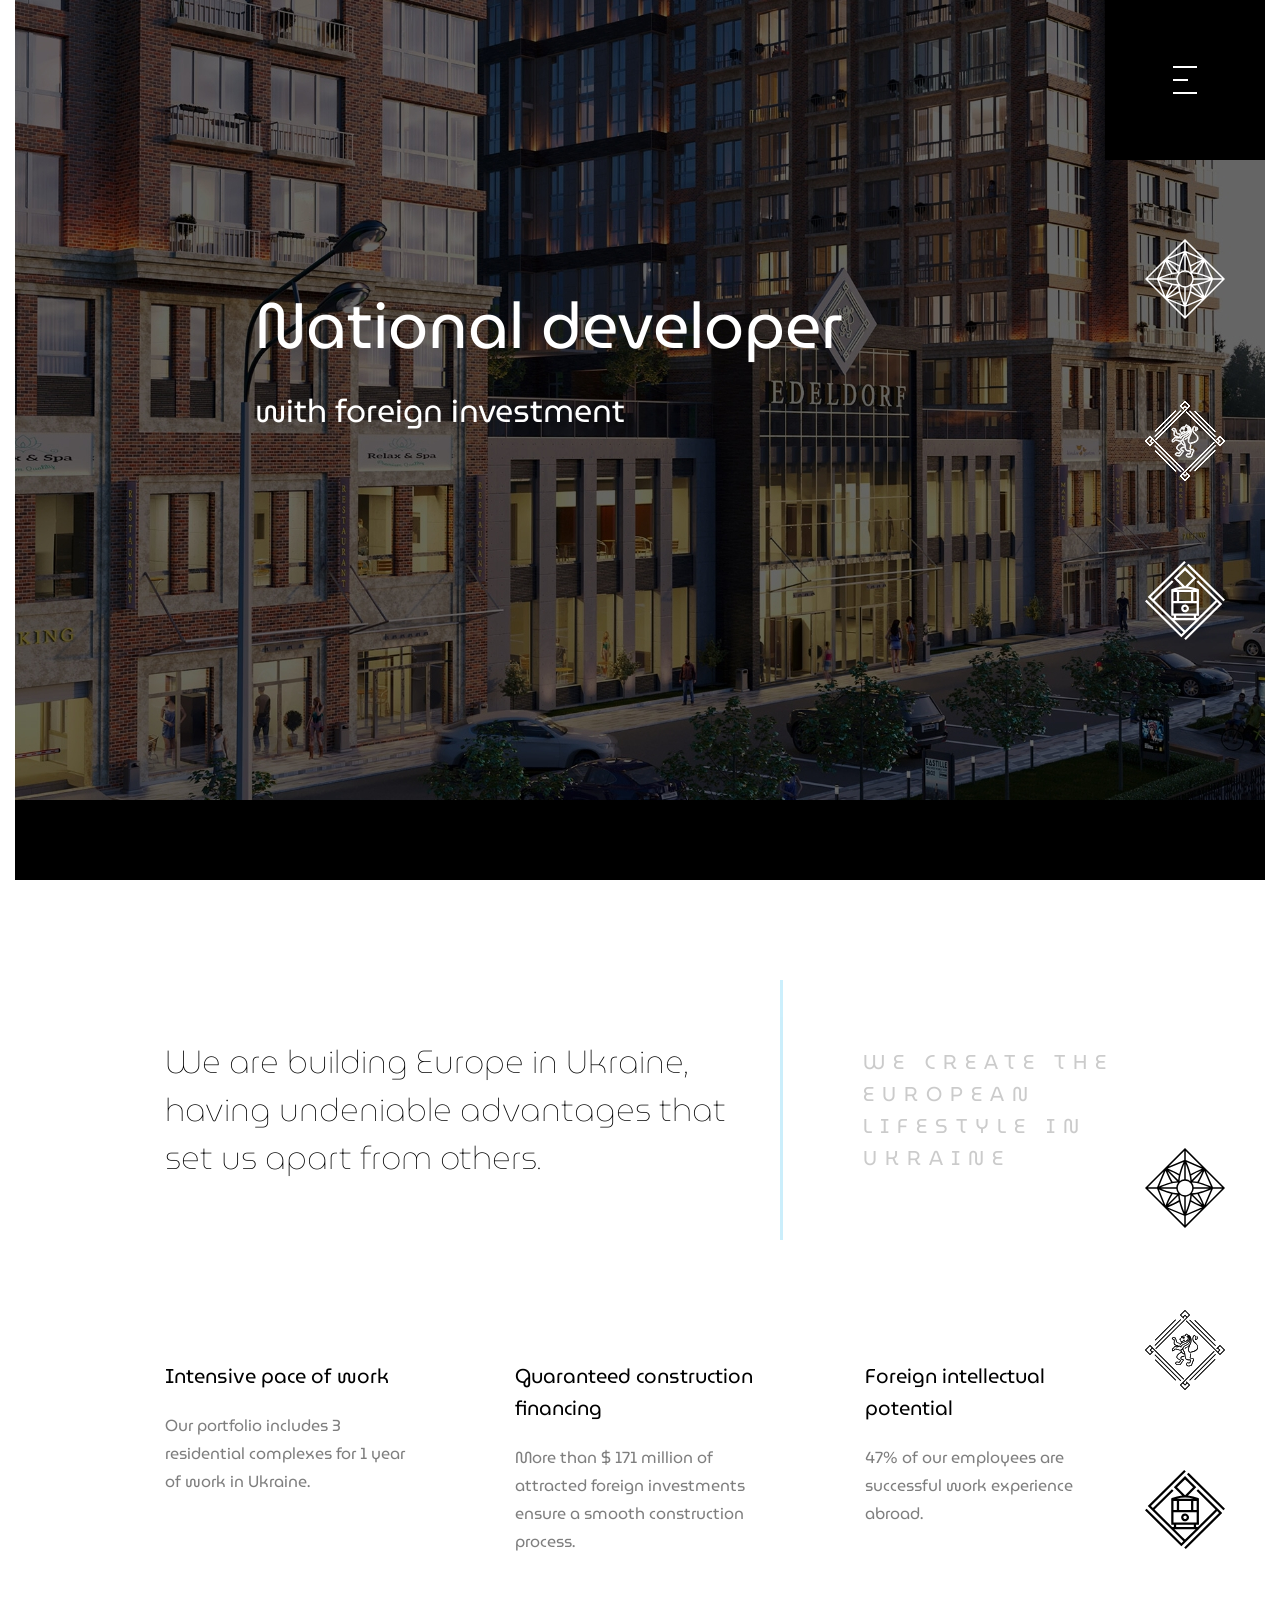
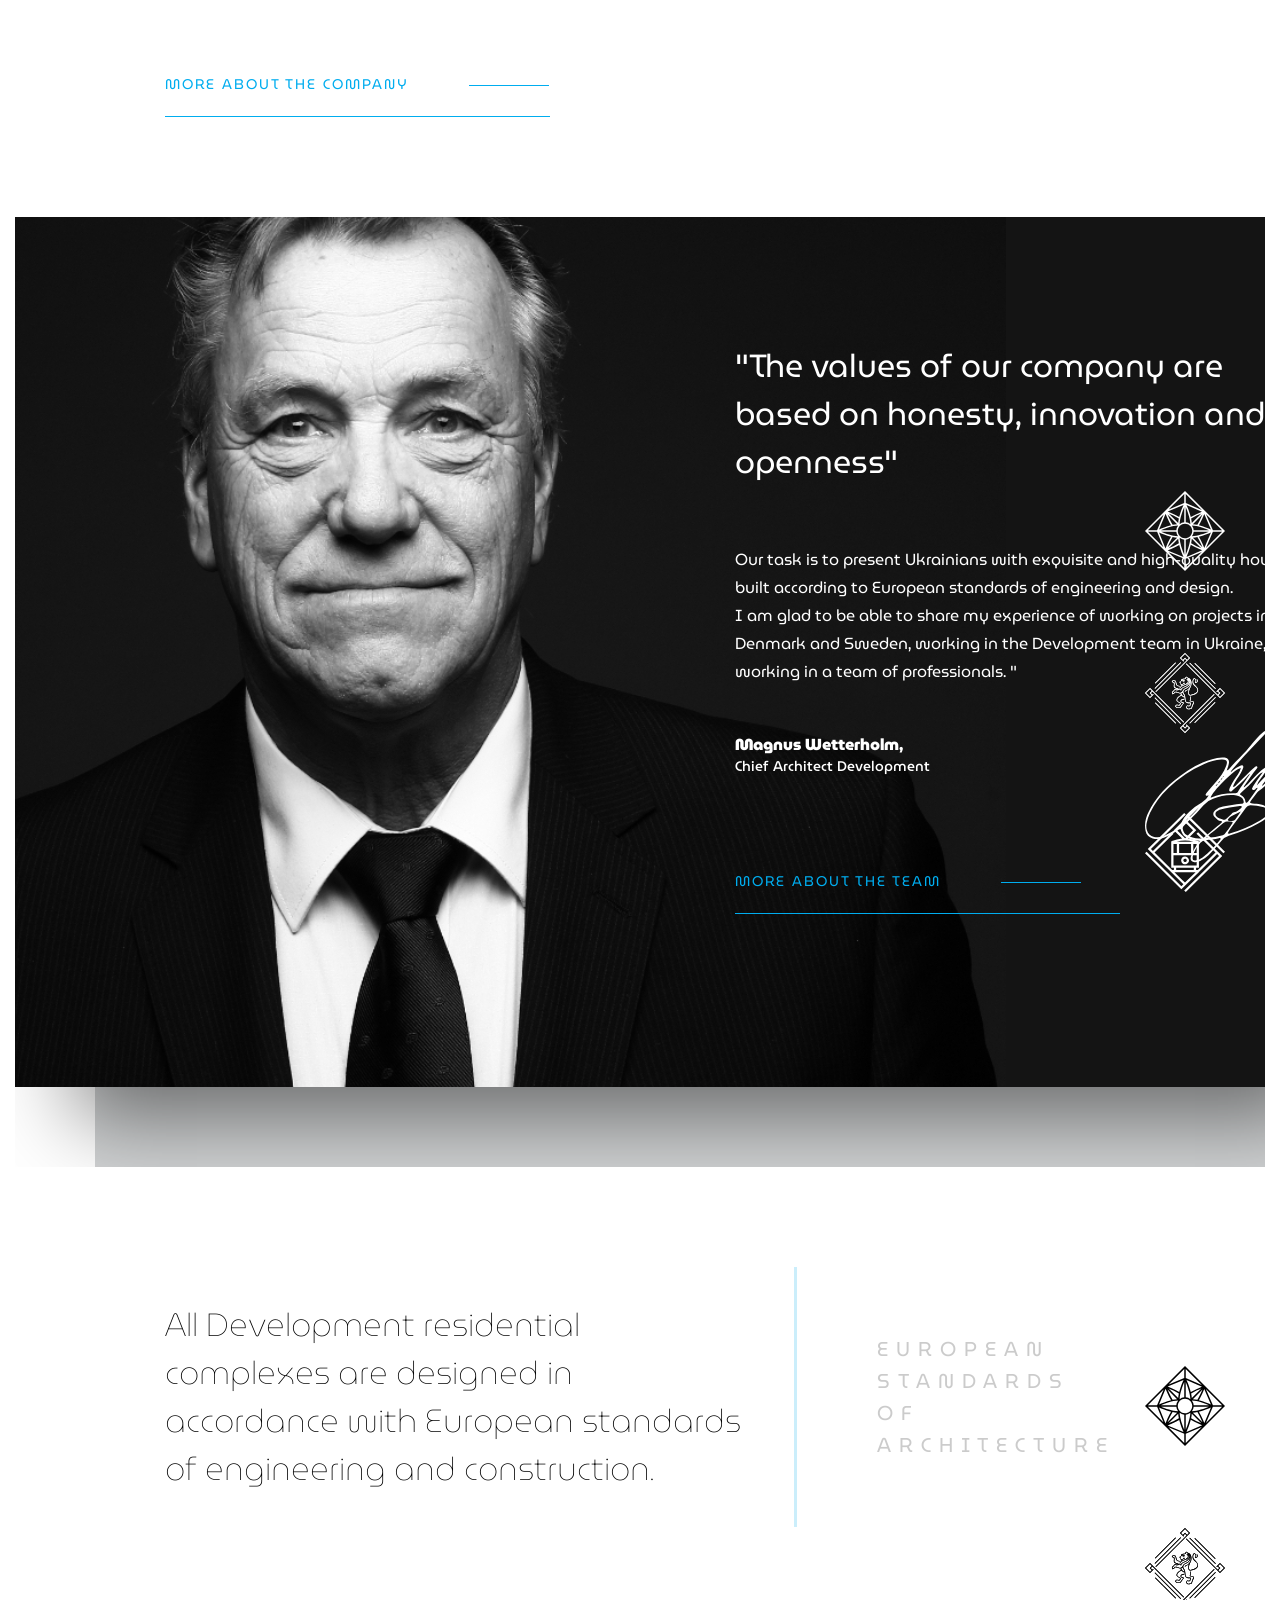
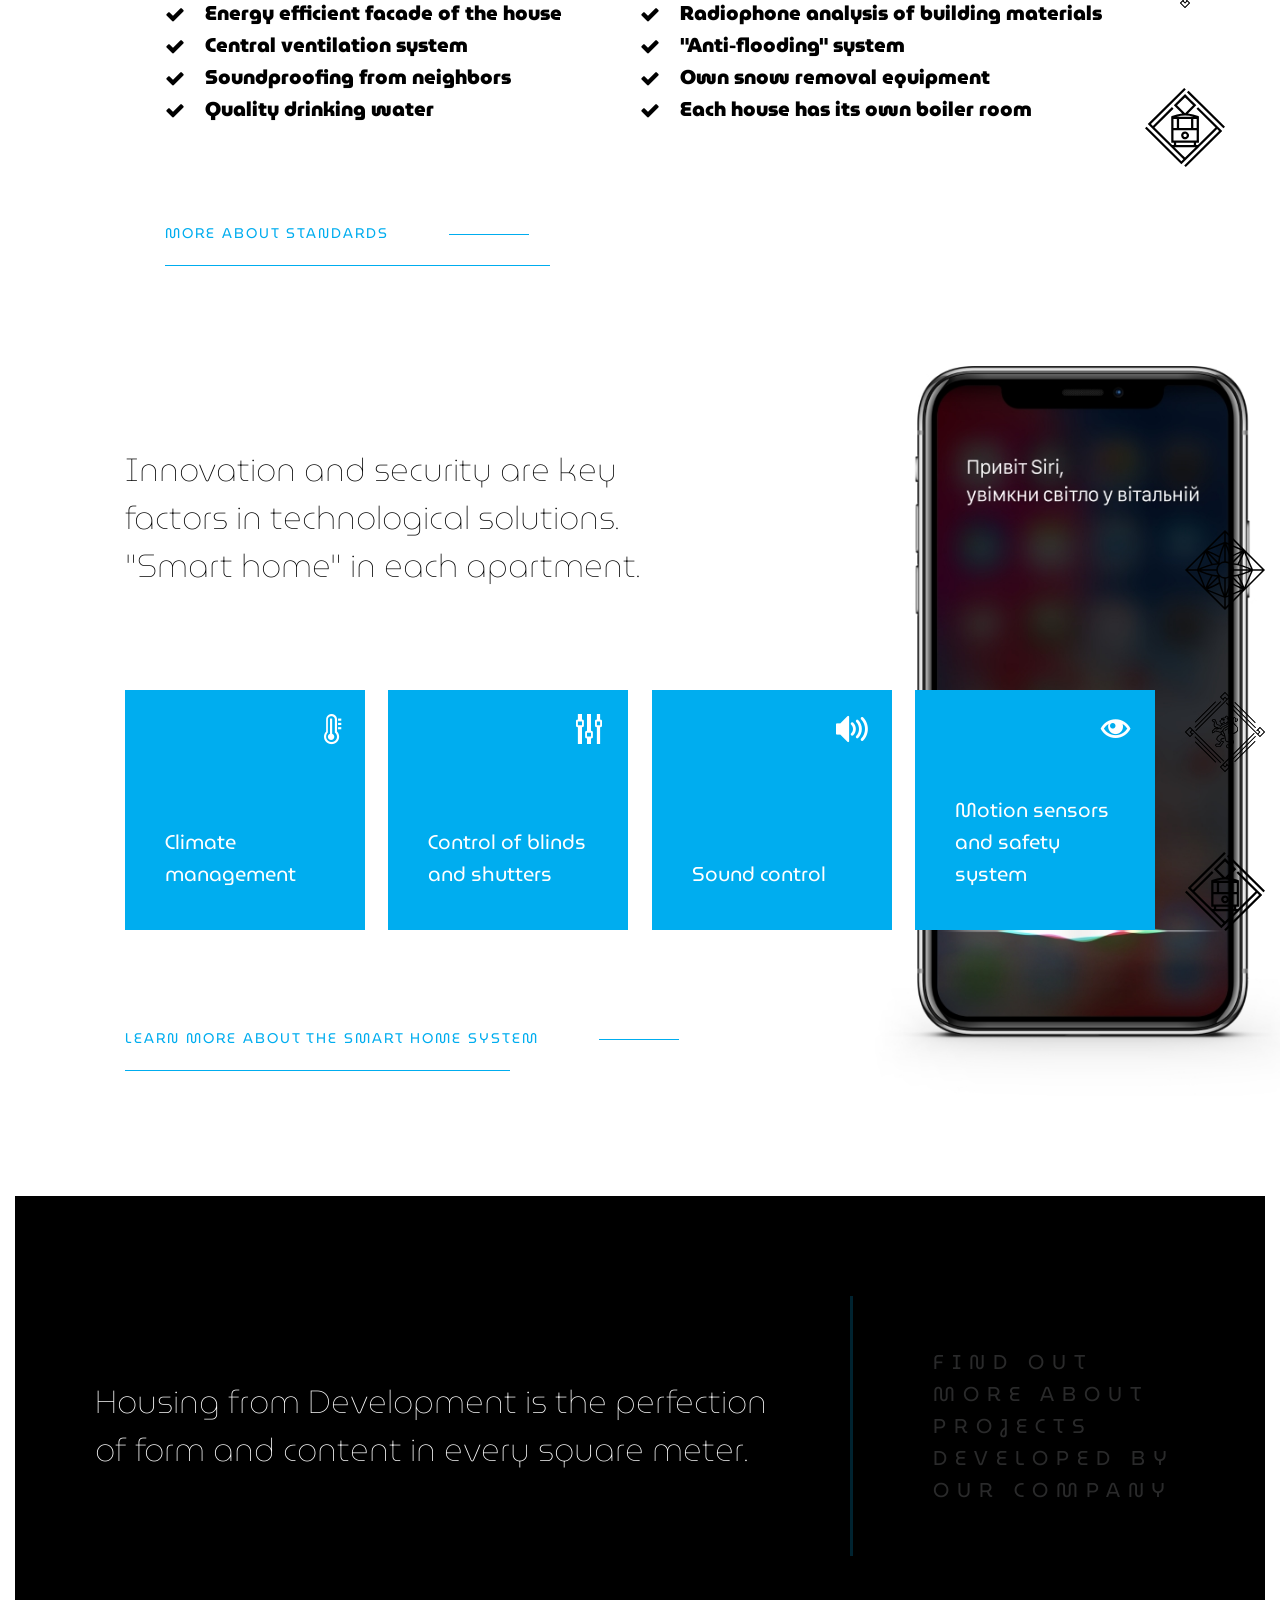
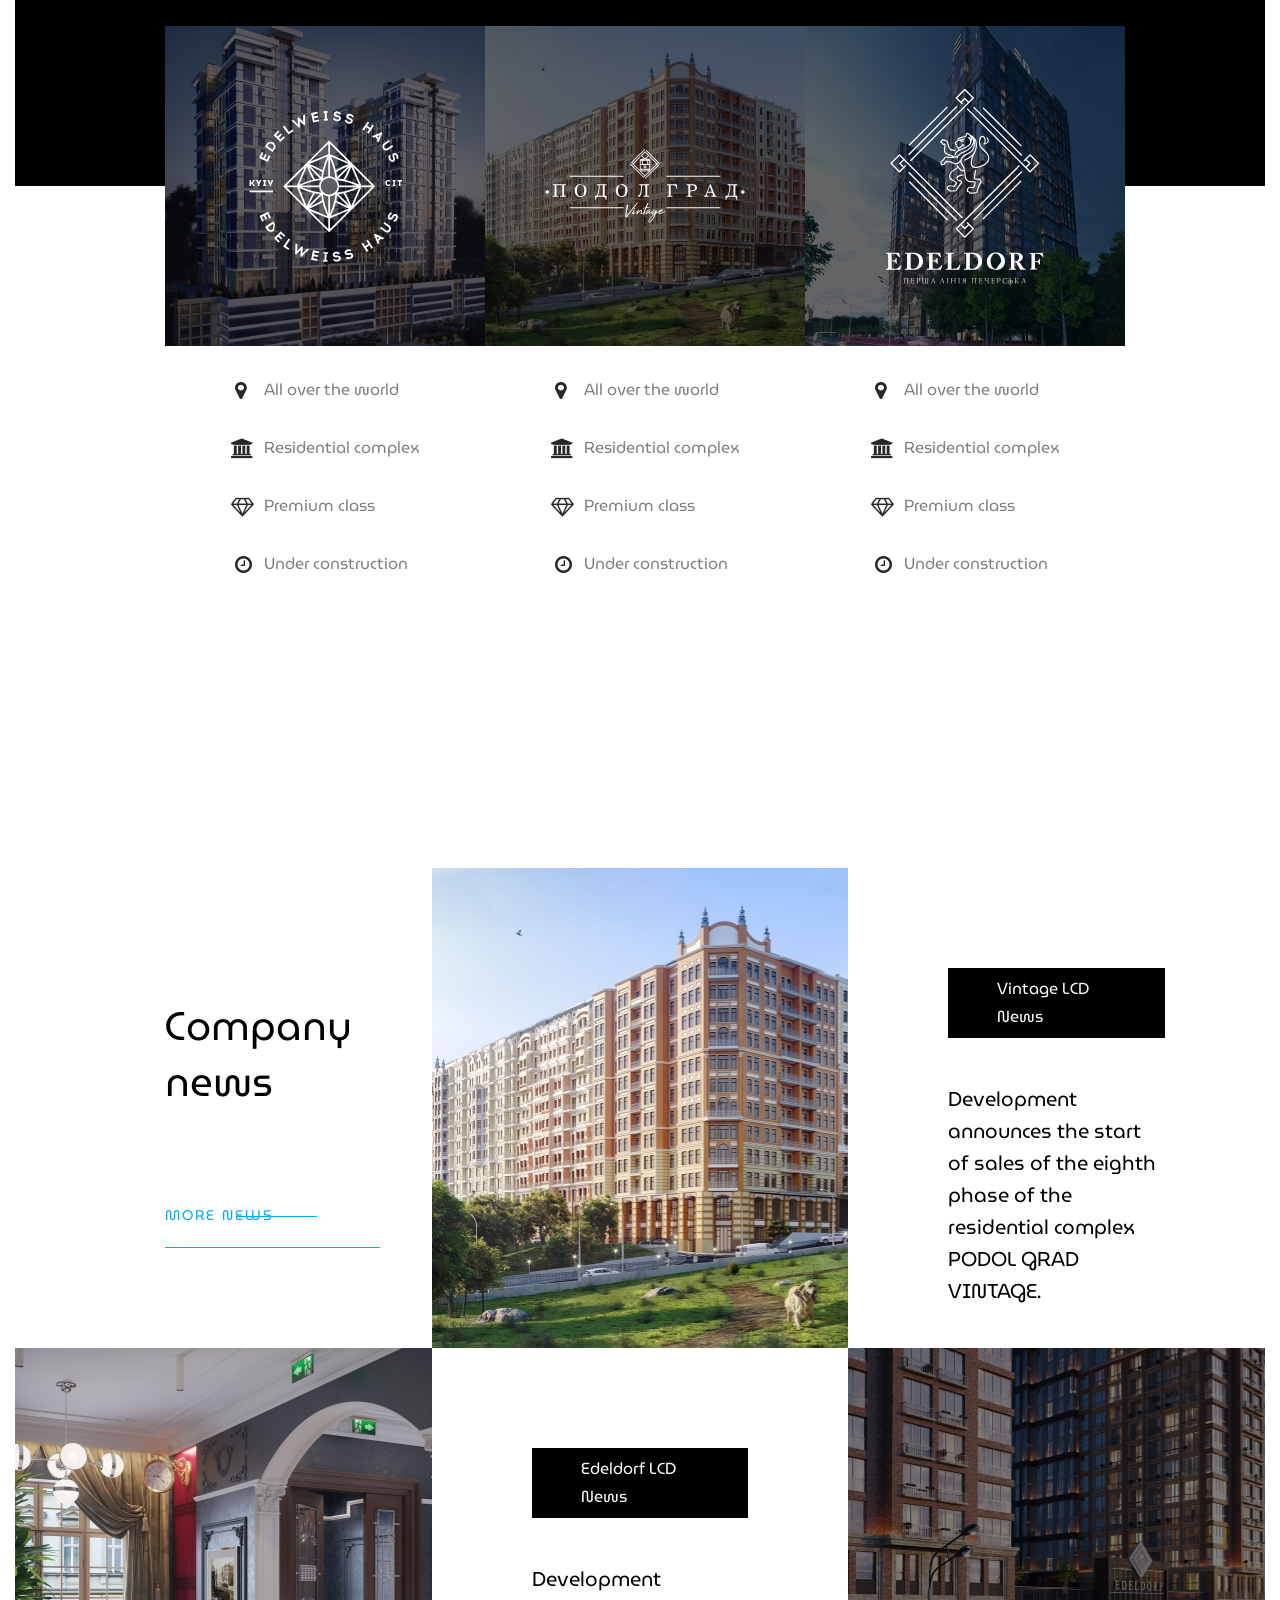
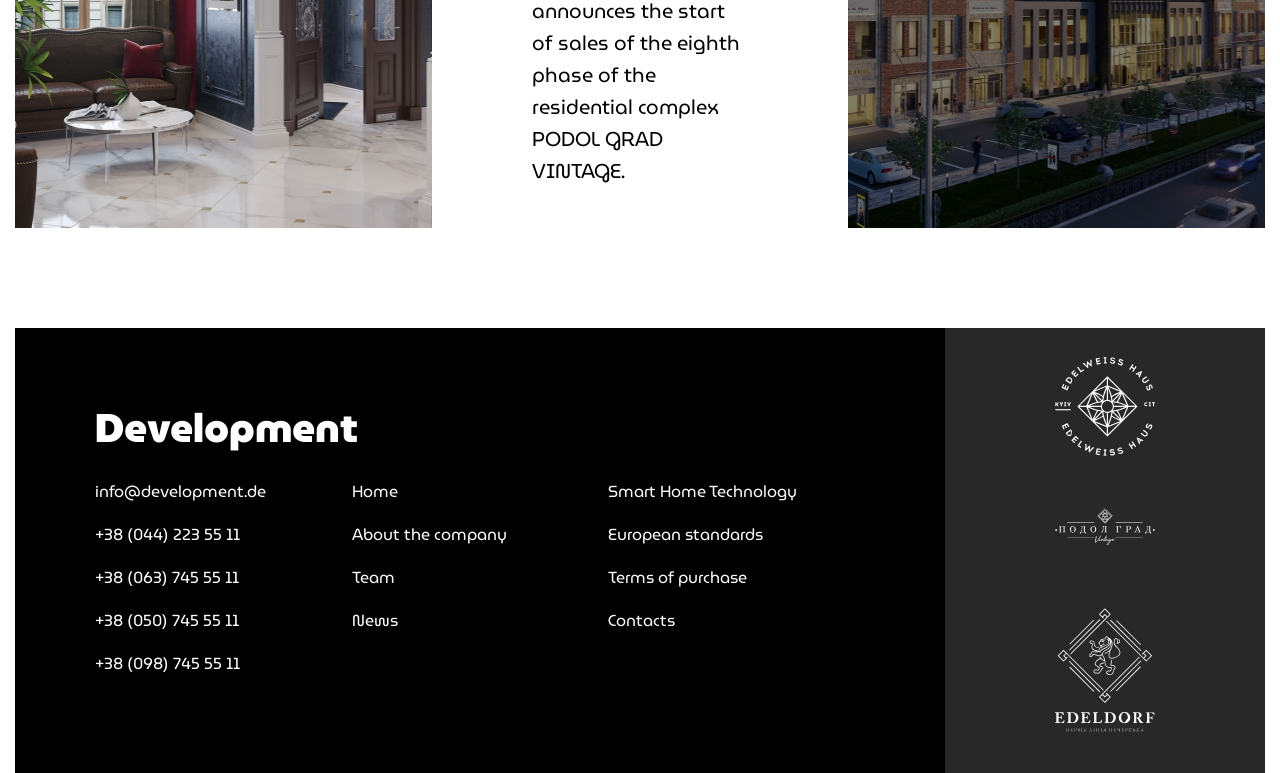
==== commit b248fd2c: "desctop finished" ====
--- a/index.html
+++ b/index.html
@@ -474,7 +474,8 @@
 								Edeldorf LCD News
 							</a>
 							<div class="new__item-text">
-								Development announces the start of sales of the eighth phase of the residential complex PODOL GRAD VINTAGE.
+								Development announces the start of sales of the eighth phase of the residential complex
+								PODOL GRAD VINTAGE.
 							</div>
 						</div>
 					</div>
@@ -483,7 +484,8 @@
 							Vintage LCD News
 						</a>
 						<div class="new__item-text">
-							Development announces the start of sales of the eighth phase of the residential complex PODOL GRAD VINTAGE.
+							Development announces the start of sales of the eighth phase of the residential complex
+							PODOL GRAD VINTAGE.
 						</div>
 					</div>
 					<div class="new__item new__item-img">
@@ -492,7 +494,8 @@
 								Edeldorf LCD News
 							</a>
 							<div class="new__item-text">
-								Development announces the start of sales of the eighth phase of the residential complex PODOL GRAD VINTAGE.
+								Development announces the start of sales of the eighth phase of the residential complex
+								PODOL GRAD VINTAGE.
 							</div>
 						</div>
 					</div>
@@ -501,7 +504,8 @@
 							Edeldorf LCD News
 						</a>
 						<div class="new__item-text">
-							Development announces the start of sales of the eighth phase of the residential complex PODOL GRAD VINTAGE.
+							Development announces the start of sales of the eighth phase of the residential complex
+							PODOL GRAD VINTAGE.
 						</div>
 					</div>
 					<div class="new__item new__item-img">
@@ -510,16 +514,88 @@
 								Edeldorf LCD News
 							</a>
 							<div class="new__item-text">
-								Development announces the start of sales of the eighth phase of the residential complex PODOL GRAD VINTAGE.
-							</div>
+								Development announces the start of sales of the eighth phase of the residential complex
+								PODOL GRAD VINTAGE.
+							</div>
+						</div>
+					</div>
+
+				</div>
+			</div>
+		</section>
+		<!-- ======================================================= -->
+		<footer class="footer">
+			<div class="container">
+				<div class="footer__inner">
+					<div class="footer__content">
+						<div class="footer__title">
+							Development
+						</div>
+						<div class="footer__row">
+							<div class="footer__column">
+								<a href="#" class="footer__tip">
+									info@development.de
+								</a>
+								<a href="#" class="footer__tip">
+									+38 (044) 223 55 11
+								</a>
+								<a href="#" class="footer__tip">
+									+38 (063) 745 55 11
+								</a>
+								<a href="#" class="footer__tip">
+									+38 (050) 745 55 11
+	
+								</a>
+								<a href="#" class="footer__tip">
+									+38 (098) 745 55 11
+								</a>
+							</div>
+							<div class="footer__column">
+								<a href="#" class="footer__tip">
+									Home
+								</a>
+								<a href="#" class="footer__tip">
+									About the company
+								</a>
+								<a href="#" class="footer__tip">
+									Team
+								</a>
+								<a href="#" class="footer__tip">
+									News
+								</a>
+							</div>
+	
+							<div class="footer__column">
+								<a href="#" class="footer__tip">
+									Smart Home Technology
+								</a>
+								<a href="#" class="footer__tip">
+									European standards
+								</a>
+								<a href="#" class="footer__tip">
+									Terms of purchase
+								</a>
+								<a href="#" class="footer__tip">
+									Contacts
+								</a>
+							</div>
+						</div>
+					</div>
+					<div class="footer__aside">
+						<div class="footer__aside-img">
+							<svg xmlns="http://www.w3.org/2000/svg" width="153" height="151" viewBox="0 0 153 151"><g><g><path fill="#fff" d="M2.057 72.701h.326c.3 0 .437.094.626.385l1.243 1.941h1.645L4.38 72.658c-.326-.513-.514-.616-.634-.684.111-.077.3-.188.626-.634l1.466-2.3H4.2L3 70.913c-.188.282-.326.385-.626.385h-.317V69.04H.6v5.987h1.457z"/></g><g><path fill="#fff" d="M8.997 75.028h1.457v-1.976l2.066-4.012h-1.654l-1.14 2.207-1.132-2.207H6.94l2.057 4.012z"/></g><g><path fill="#fff" d="M16.974 70.408V69.04H14.06v1.368h.728v3.242h-.728v1.377h2.914V73.65h-.728v-3.242z"/></g><g><path fill="#fff" d="M21.43 72.367l-1.26-3.327h-1.62l2.46 5.988h.866L24.3 69.04h-1.62z"/></g><g><path fill="#fff" d="M139.442 70.348c.506 0 .96.172 1.32.496l.942-.872a3.088 3.088 0 0 0-2.262-.992 3.052 3.052 0 0 0-3.052 3.054 3.052 3.052 0 0 0 3.052 3.053 3.09 3.09 0 0 0 2.262-.992l-.942-.873c-.36.326-.814.488-1.32.488-.891 0-1.595-.65-1.595-1.676 0-1.027.704-1.686 1.595-1.686"/></g><g><path fill="#fff" d="M146.554 70.408V69.04h-2.914v1.368h.728v3.242h-.728v1.377h2.914V73.65h-.728v-3.242z"/></g><g><path fill="#fff" d="M151.441 75.028v-4.62h1.534V69.04h-4.525v1.369h1.534v4.619z"/></g><g><path fill="#fff" d="M126.225 75.35l-46.062 45.97L34.1 75.35l46.063-45.97zm-22.08-19.581l8.171 18.713h10.58zm-1.82.164c-1.173 2.995-3.33 8.069-6.121 12.727 5.61 1.4 10.965 3.614 13.813 4.886zm5.482 18.539c-4.659-1.97-13.054-5.107-19.778-5.347a9.928 9.928 0 0 1 2.14 5.347zm-17.638 1.745a9.956 9.956 0 0 1-2.046 5.231c6.582-.26 14.714-3.26 19.398-5.23zm4.25-7.977c2.526-4.12 4.552-8.659 5.81-11.756L89.234 67.457c1.686.13 3.436.408 5.185.783zm4.568-12.97c-3.103 1.255-7.64 3.273-11.761 5.791.375 1.744.654 3.486.784 5.164zM86.811 59.28c4.743-2.832 9.914-5.007 12.893-6.162l-17.792-7.63c1.27 2.837 3.493 8.19 4.9 13.792zm-5.779-16.059l18.486 7.929-18.486-18.449zm0 22.142a9.993 9.993 0 0 1 5.309 2.092c-.233-6.63-3.326-14.922-5.309-19.608zm-19.666-14.77l17.917-7.381V32.702zm-1.173 2.36c2.888 1.104 8.342 3.355 13.32 6.326 1.413-5.633 3.65-11.01 4.92-13.835zm19.09-5.11c-1.979 4.68-5.063 12.965-5.297 19.61a9.97 9.97 0 0 1 5.297-2.09zm-9.127 26.638a9.962 9.962 0 0 1 2.146-5.364c-6.768.237-15.164 3.389-19.808 5.364zm2.041 6.96a9.954 9.954 0 0 1-2.04-5.225H52.805c4.673 1.97 12.783 4.965 19.391 5.225zM73.1 61.06c-4.124-2.518-8.663-4.537-11.765-5.792l10.982 10.96c.13-1.68.408-3.424.783-5.168zm-12.998-4.568c1.256 3.093 3.278 7.621 5.8 11.737 1.747-.373 3.495-.65 5.18-.78zm4.026 12.15c-2.937-4.9-5.168-10.253-6.29-13.163l-7.563 18.068c2.833-1.27 8.208-3.5 13.853-4.905zm-26.698 5.84h10.57l7.573-18.107zM55.3 94.052l-7.253-17.835H37.43zm2.418 1.321c1.082-2.833 3.368-8.388 6.401-13.45-5.664-1.408-11.05-3.648-13.873-4.916zm8.19-13.035c-2.522 4.113-4.547 8.643-5.806 11.738l10.994-10.96c-1.69-.13-3.44-.406-5.187-.778zm-4.58 12.978c3.099-1.255 7.635-3.275 11.757-5.797-.374-1.745-.651-3.491-.78-5.176zm12.18-4.02c-4.986 2.975-10.445 5.225-13.329 6.327l18.251 7.503c-1.271-2.821-3.511-8.19-4.922-13.83zm5.785 16.062l-18.128-7.453 18.128 18.092zm0-22.022a9.998 9.998 0 0 1-5.3-2.087c.266 6.659 3.33 14.853 5.3 19.49zm-7.442-9.992c0 4.571 3.731 8.29 8.317 8.29 4.325 0 7.886-3.31 8.277-7.52v-1.539c-.39-4.21-3.952-7.52-8.277-7.52-4.586 0-8.317 3.719-8.317 8.29zm16.16 9c-.13 1.68-.41 3.424-.784 5.168 4.122 2.517 8.656 4.536 11.755 5.791zm-1.677-1.095a10.003 10.003 0 0 1-5.302 2.087v17.394c1.97-4.65 5.033-12.857 5.302-19.48zm13.13 16.352l-18.432 7.753v10.643zm.455-2.07c-2.943-1.133-8.249-3.345-13.103-6.239-1.41 5.62-3.641 10.982-4.912 13.812zm.316-3.45c-1.257-3.095-3.282-7.626-5.808-11.742-1.749.374-3.499.652-5.184.781zm-4.028-12.155c2.842 4.747 5.024 9.923 6.176 12.888l7.632-17.78c-2.838 1.27-8.194 3.489-13.808 4.892zm26.699-5.709h-10.634l-7.978 18.565z"/></g><g><path fill="#fff" d="M.58 81.296h23.442V79.56H.58z"/></g><g><path fill="#fff" d="M21.466 45.05l-1.63-.735-1.859 4.103-1.968-.888 1.718-3.79-1.63-.736-1.718 3.79-1.917-.865 1.86-4.103-1.63-.736-2.642 5.829 8.774 3.961z"/></g><g><path fill="#fff" d="M23.68 41.115l-7.92-5.47 1.902-2.743c1.542-2.224 4.45-2.872 6.747-1.285 2.308 1.594 2.714 4.53 1.172 6.754zm-.391-2.577l.822-1.184c.954-1.377.824-3.069-.783-4.177-1.595-1.101-3.24-.635-4.195.741l-.822 1.185z"/></g><g><path fill="#fff" d="M35.947 26.401l-1.266-1.261-3.189 3.188-1.529-1.524 2.947-2.945-1.267-1.26-2.946 2.945-1.49-1.484 3.189-3.19-1.266-1.26-4.53 4.529 6.817 6.792z"/></g><g><path fill="#fff" d="M44.527 19.883l-1.043-1.45-3.52 2.522-4.573-6.355-1.541 1.105 5.616 7.805z"/></g><g><path fill="#fff" d="M50.954 16.324l-.226-6.235 4.506 4.317 1.03-.46-.405-10.356-1.921.861.392 6.537-4.672-4.62-1.017.456.354 6.554-4.634-4.636-1.921.86 7.497 7.177z"/></g><g><path fill="#fff" d="M70.331 10.237l-.356-1.748-4.422.897-.43-2.112 4.084-.83-.356-1.748-4.085.829-.42-2.059 4.422-.897L68.411.82 62.13 2.096l1.919 9.417z"/></g><g><path fill="#fff" d="M75.677 1.922l.276 6.036-1.155.053.082 1.783 4.206-.192-.082-1.783-1.154.053-.277-6.036 1.155-.053L78.646 0 74.44.192l.082 1.783z"/></g><g><path fill="#fff" d="M88.013 8.406l-.082-.009c-1.42-.163-2.326-.957-2.682-1.605l-1.359.99c.634 1.11 1.925 2.169 3.838 2.388l.082.009c2.12.228 3.847-.707 4.056-2.52.226-1.978-1.139-2.867-3.053-3.32l-.756-.17c-.849-.208-1.565-.483-1.491-1.125.096-.831 1.147-.945 1.776-.874l.11.012c.696.08 1.706.569 2.351 1.223l1.36-.99C91.286 1.372 90.007.564 88.655.41l-.11-.013c-1.984-.2-3.668.714-3.873 2.5-.192 1.679 1.132 2.562 2.939 2.99l.742.168c.97.235 1.723.555 1.627 1.387-.084.724-.858 1.077-1.967.964"/></g><g><path fill="#fff" d="M99.124 12.527l.08.024c2.045.599 3.91-.018 4.436-1.766.573-1.907-.614-3.02-2.417-3.805l-.713-.299c-.799-.354-1.454-.751-1.269-1.37.241-.8 1.297-.728 1.902-.547l.106.031c.672.202 1.58.861 2.098 1.618l1.514-.736c-.68-1.178-1.794-2.2-3.098-2.59l-.105-.032c-1.918-.546-3.736.057-4.254 1.778-.486 1.616.661 2.72 2.363 3.46l.7.295c.913.403 1.596.851 1.355 1.652-.21.698-1.034.909-2.105.603l-.079-.024c-1.37-.411-2.12-1.353-2.354-2.053l-1.514.736c.428 1.203 1.51 2.473 3.354 3.025"/></g><g><path fill="#fff" d="M117.106 16.28l3.105 2.06-2.186 3.28 1.581 1.05 5.331-8.003-1.58-1.048-2.157 3.235-3.103-2.06 2.155-3.235-1.581-1.049-5.331 8.002 1.58 1.05z"/></g><g><path fill="#fff" d="M122.97 25.31l9.571-4.09.795.779-3.954 9.589-1.502-1.472.741-1.734-2.424-2.374-1.725.772zm4.96-.12l1.482 1.457 1.104-2.603z"/></g><g><path fill="#fff" d="M134.005 37.832c1.16 1.653 3.357 2.415 5.633.824l4.575-3.197-1.088-1.552-4.542 3.172c-1.476 1.032-2.537.55-3.113-.271-.576-.82-.667-1.98.81-3.012l4.54-3.173-1.088-1.553-4.576 3.198c-2.275 1.59-2.318 3.9-1.15 5.564"/></g><g><path fill="#fff" d="M143.704 46.22l.236.722c.295.953.404 1.763-.361 2.108-.665.299-1.366-.185-1.838-1.193l-.033-.074c-.59-1.303-.37-2.486.007-3.123l-1.55-.658c-.63 1.113-.88 2.763-.088 4.516l.034.074c.89 1.934 2.581 2.936 4.25 2.184 1.818-.819 1.883-2.445 1.292-4.319l-.242-.734c-.256-.834-.386-1.59.203-1.855.766-.345 1.403.498 1.663 1.074l.046.1c.288.638.386 1.754.153 2.644l1.551.657c.445-1.286.486-2.796-.074-4.036l-.045-.1c-.846-1.803-2.494-2.778-4.138-2.038-1.542.695-1.624 2.284-1.066 4.051"/></g><g><path fill="#fff" d="M16.6 108.763l1.624-.765-1.787-3.78 1.912-.9 1.935 4.09 1.625-.765-2.75-5.813-8.749 4.122 2.75 5.813 1.624-.766-1.935-4.092 1.963-.924z"/></g><g><path fill="#fff" d="M24.912 119.87c-2.297 1.632-5.216 1.013-6.795-1.2l-1.947-2.73 7.883-5.6L26 113.071zm-.376-5.757l-.84-1.18-4.956 3.517.842 1.18c.977 1.369 2.625 1.824 4.224.689z"/></g><g><path fill="#fff" d="M31.88 122.903l3.232 3.17 1.26-1.278-4.592-4.505-6.78 6.884 4.592 4.505 1.259-1.278-3.232-3.171 1.52-1.544 2.986 2.929 1.26-1.279-2.987-2.929z"/></g><g><path fill="#fff" d="M39.761 127.53l-5.591 7.879 5.109 3.61 1.039-1.462-3.553-2.511 4.553-6.416z"/></g><g><path fill="#fff" d="M53.44 142.326l.336-6.588-1.023-.454-4.682 4.656.375-6.57-1.933-.86-.363 10.413 1.023.455 4.528-4.347-.22 6.261 1.035.46 7.5-7.24-1.932-.86z"/></g><g><path fill="#fff" d="M62.04 148.72l6.31 1.285.36-1.757-4.442-.904.433-2.122 4.103.835.359-1.758-4.103-.834.422-2.068 4.442.903.359-1.757-6.311-1.283z"/></g><g><path fill="#fff" d="M74.563 142.772l1.16.056-.296 6.064-1.16-.057-.087 1.792 4.226.205.086-1.792-1.16-.056.297-6.063 1.16.056.087-1.791-4.226-.206z"/></g><g><path fill="#fff" d="M88.136 144.503h-.779c-.877-.017-1.64-.13-1.71-.774-.09-.837.916-1.18 1.549-1.248l.11-.013c.7-.075 1.799.183 2.576.682l1.114-1.271c-1.09-.827-2.522-1.34-3.883-1.194l-.11.012c-1.99.241-3.439 1.506-3.246 3.304.182 1.688 1.677 2.263 3.542 2.285h.765c1.003.018 1.812.167 1.901 1.004.08.727-.603 1.244-1.714 1.377l-.083.01c-1.43.152-2.492-.427-2.984-.985l-1.115 1.271c.867.948 2.367 1.703 4.292 1.497l.081-.01c2.13-.242 3.617-1.539 3.42-3.363-.213-1.99-1.749-2.56-3.726-2.584"/></g><g><path fill="#fff" d="M100.043 142.07l-.766.135c-.867.136-1.638.158-1.82-.465-.233-.809.696-1.322 1.307-1.498l.106-.031c.678-.196 1.804-.134 2.656.223l.875-1.446c-1.217-.624-2.716-.88-4.03-.5l-.107.03c-1.918.584-3.123 2.082-2.619 3.818.473 1.63 2.045 1.937 3.885 1.634l.754-.132c.99-.157 1.813-.15 2.047.658.204.702-.376 1.33-1.448 1.654l-.08.023c-1.38.399-2.529.013-3.11-.45l-.875 1.445c1.018.782 2.627 1.265 4.486.727l.08-.023c2.053-.608 3.291-2.144 2.78-3.906-.558-1.922-2.17-2.217-4.12-1.897"/></g><g><path fill="#fff" d="M117.264 129.71l2.117 3.283-3.15 2.024-2.118-3.283-1.603 1.03 5.238 8.12 1.604-1.03-2.148-3.33 3.15-2.023 2.148 3.33 1.604-1.032-5.238-8.119z"/></g><g><path fill="#fff" d="M125.793 122.74l9.502 4.321-1.536 1.451-1.718-.809-2.48 2.342.714 1.757-1.536 1.45-3.759-9.744zm1.953 2.906l1.048 2.637 1.51-1.433z"/></g><g><path fill="#fff" d="M140.156 114.279l-4.528-3.309-1.127 1.537 4.495 3.283c1.462 1.068 1.345 2.23.75 3.044-.597.812-1.673 1.274-3.133.207l-4.496-3.284-1.127 1.536 4.53 3.309c2.253 1.645 4.467.939 5.675-.71 1.2-1.636 1.215-3.967-1.039-5.613"/></g><g><path fill="#fff" d="M147.327 103.223c-1.806-.868-3.102.132-4.166 1.796l-.41.66c-.478.735-.976 1.322-1.561 1.041-.76-.366-.522-1.4-.246-1.971l.047-.1c.307-.634 1.105-1.43 1.94-1.824l-.494-1.615c-1.28.488-2.47 1.43-3.065 2.661l-.047.1c-.845 1.814-.532 3.71 1.1 4.495 1.531.735 2.809-.228 3.812-1.797l.404-.648c.545-.841 1.098-1.448 1.858-1.083.66.317.74 1.167.267 2.18l-.035.075c-.624 1.293-1.68 1.888-2.413 2.01l.494 1.615c1.264-.234 2.698-1.107 3.538-2.847l.035-.075c.917-1.932.598-3.877-1.058-4.673"/></g></g></svg>
+						</div>
+						<div class="footer__aside-img">
+							<svg xmlns="http://www.w3.org/2000/svg" width="200" height="74" viewBox="0 0 200 74"><defs><clipPath id="kx54a"><path d="M195.43 40.78h4.56v4.523h-4.56z"/></clipPath><clipPath id="kx54b"><path d="M100.19 60.13h20.378v13.433H100.19z"/></clipPath><clipPath id="kx54c"><path d="M0 73.562h199.993V-.01H0z"/></clipPath></defs><g><g><g><path fill="#fefefe" d="M101.335 2.203l13.101 12.994.602-.596L101.335 1.01l-.605.6.603.595z"/></g><g><g><path fill="#fefefe" d="M98.63 28.83L84.96 15.202l.603-.595 13.069 13.026.767-.76-4.828-4.789-8.575-8.504L99.7-.01l.601.596L87.2 13.581l.734.728 7.156-7.097.603.595-6.121 6.072-1.036 1.027 6.628 6.573h.66v-.793h-.986v-.796h-.017v-9.176l.252-.112a12.175 12.175 0 0 1 3.865-.984L97.106 7.8l-1.304-1.294-.013-.013 4.235-4.2 1.925 1.9 2.318 2.3-.04.04-2.34 2.316h.005l-.773.768c1.329.115 2.639.443 3.865.984l.252.112v9.128h.014v.844h-1.088v.793h.676l6.627-6.573-7.145-7.086.603-.596 7.445 7.383.3.3 1.337 1.324L100.3 29.822l-.6-.597 13.1-12.994-.735-.728-1.07 1.06-5.746 5.701v.06h-.06zm4.496-13.72h1.249v-3.43h-1.249zm-3.122-5.639a.023.023 0 0 0 .01.007.032.032 0 0 0 .015.003c.005 0 .01 0 .014-.003a.038.038 0 0 0 .01-.007l2.972-2.941-1.988-1.969L100 3.536l-2.996 2.966zm.025.943a11.557 11.557 0 0 0-3.103.421h6.205a11.557 11.557 0 0 0-3.102-.421zm-2.247 4.696h4.503v-3.43h-4.503zm-2.11 0h1.26v-3.43h-1.26zm0 4.732h8.713v-3.888H95.67zm1.003 1.63h6.626v-.786h-6.626zm3.33 4.815l3.992-3.964h-7.982l2.954 2.934z"/></g><g><path fill="#fefefe" d="M101.396 17.311a1.456 1.456 0 0 1-.138 1.398 1.484 1.484 0 0 1-1.231.65 1.48 1.48 0 0 1-1.487-1.475 1.469 1.469 0 0 1 .908-1.358 1.494 1.494 0 0 1 1.41.136zm-.734.573a.632.632 0 0 0-.636-.63.641.641 0 0 0-.585.386.622.622 0 0 0 .058.597.636.636 0 0 0 .883.17.636.636 0 0 0 .23-.277z"/></g><g><g/><g clip-path="url(#kx54a)"><path fill="#fefefe" d="M197.71 40.78l-2.28 2.262 2.28 2.26 2.281-2.26z"/></g></g><g><path fill="#fefefe" d="M0 43.042l2.28 2.262 2.28-2.262-2.28-2.262z"/></g><g><path fill="#fefefe" d="M87.324 60.783l.24-.255.073-.146.165-.2c.245-.242.526-.558.845-.947.317-.388.645-.801.981-1.238a100.22 100.22 0 0 0 1.891-2.53c.263-.365.48-.666.652-.902.171-.237.269-.36.294-.374 0-.01.015-.06.046-.145a1.69 1.69 0 0 0 .073-.273.797.797 0 0 0 .01-.263c-.013-.08-.056-.113-.13-.101-.11-.024-.198 0-.266.073a5.62 5.62 0 0 1-.192.2l-.258.291c-.22.268-.446.55-.678.847a53.22 53.22 0 0 1-.661.828c-.38.437-.753.91-1.12 1.42-.196.256-.447.559-.753.91l-.936 1.076a31.38 31.38 0 0 0-.908 1.082 7.561 7.561 0 0 0-.671.956.882.882 0 0 0-.1.119c-.031.042-.06.082-.083.118-.147.194-.292.376-.432.546-.14.17-.273.352-.394.547a26.962 26.962 0 0 0-1.249 1.638 1.97 1.97 0 0 0-.256.31c-.074.11-.16.212-.258.309a.283.283 0 0 1-.092.173.395.395 0 0 0-.11.154 7.737 7.737 0 0 0-.578.765 5.426 5.426 0 0 1-.596.747.813.813 0 0 1-.12.154 1.946 1.946 0 0 0-.138.155l-.1.146a.355.355 0 0 1-.157.127c.037-.46.104-.94.202-1.439.098-.497.177-.958.24-1.383.06-.558.145-1.14.256-1.748.11-.607.214-1.237.312-1.893a.687.687 0 0 0 .1-.337.979.979 0 0 1 .083-.355c.012-.024.012-.043 0-.055-.012-.011-.012-.03 0-.054a1.97 1.97 0 0 1 .056-.282c.024-.09.049-.179.074-.265l.036-.235a.933.933 0 0 1 .055-.202 9.7 9.7 0 0 0 .119-.727c.03-.243.07-.468.12-.674a5.454 5.454 0 0 1 .183-.638c.06-.12.117-.236.165-.345.05-.11.043-.237-.018-.383a1.284 1.284 0 0 0-.33-.291 3.333 3.333 0 0 0-.404-.2 1.32 1.32 0 0 0-.79.31c-.171.836-.317 1.68-.44 2.53l-.368 2.531c-.049.316-.094.64-.137.973-.043.335-.095.66-.156.975-.11.728-.205 1.469-.285 2.22-.08.753-.15 1.5-.211 2.24 0 .267.089.486.267.656.177.17.425.243.743.218.11.025.208.022.293-.009a.781.781 0 0 0 .24-.136c.073-.061.14-.127.201-.2l.165-.2c.233-.292.474-.608.726-.948.25-.34.486-.667.706-.983a.11.11 0 0 1 .01-.054.155.155 0 0 0 .008-.056c.221-.278.423-.527.606-.746.184-.218.38-.466.588-.746a.552.552 0 0 1 .248-.219c.092-.036.162-.121.21-.254.062-.073.12-.148.175-.227.055-.08.113-.161.175-.247v-.11a.374.374 0 0 0 .128-.181.355.355 0 0 1 .147-.182c.184-.292.386-.573.606-.846.22-.274.434-.544.643-.81.035-.062.07-.113.1-.156.03-.042.07-.093.12-.154"/></g><g><path fill="#fefefe" d="M90.044 58.963c-.062-.073-.141-.091-.239-.055a.975.975 0 0 0-.293.183 1.841 1.841 0 0 0-.257.273c-.074.097-.105.164-.093.2a2.75 2.75 0 0 1-.054.182.906.906 0 0 0-.046.219.379.379 0 0 0 .028.19c.024.056.072.095.146.119.049.025.082.03.101.019a.115.115 0 0 1 .064-.02.39.39 0 0 1 .175-.118c.079-.03.132-.075.156-.136.024 0 .036-.003.036-.009 0-.006.012-.003.037.01 0-.037.022-.074.065-.11.043-.037.057-.073.046-.109.048.024.07.012.064-.036-.007-.049.01-.062.046-.037 0-.025.006-.04.018-.045.012-.006.012-.022 0-.046.097-.048.162-.143.193-.283a.384.384 0 0 0-.083-.354.093.093 0 0 1-.046-.018.108.108 0 0 0-.064-.019"/></g><g><path fill="#fefefe" d="M101.264 59.106l.055-.183a13.37 13.37 0 0 1 1.479-.254c.519-.06 1-.12 1.44-.182l.018-.036a.233.233 0 0 1 .129-.037.338.338 0 0 0 .165-.054c.012-.013.019-.043.019-.092 0-.047.012-.085.037-.109-.013 0-.02.012-.02.037 0 .012-.005.018-.017.018a.617.617 0 0 0-.037-.064c-.013-.018-.006-.039.018-.064a1.117 1.117 0 0 0-.449-.082c-.141.006-.28.015-.414.028-.208.025-.351.04-.432.045-.08.006-.143.006-.192 0a.937.937 0 0 0-.183 0c-.073.006-.209.021-.405.046a6.922 6.922 0 0 1-.422.063 3.624 3.624 0 0 0-.44.082h-.018c.122-.266.247-.528.376-.783.128-.254.253-.516.376-.783.16-.278.3-.57.423-.874.121-.302.25-.6.385-.892a.642.642 0 0 0 .046-.163.47.47 0 0 1 .046-.146 1.14 1.14 0 0 0 .119-.173c.03-.054.034-.106.01-.155-.025-.097-.099-.173-.221-.227a.884.884 0 0 0-.367-.082c-.098 0-.214.024-.349.073-.135.048-.215.09-.238.127a.34.34 0 0 0-.083.164c-.019.073-.04.14-.065.2a.733.733 0 0 1-.091.21.47.47 0 0 0-.074.172.126.126 0 0 0-.037.092.192.192 0 0 1-.036.109 1.057 1.057 0 0 1-.129.273c-.06.158-.125.319-.193.483a4.731 4.731 0 0 1-.229.481c-.17.377-.333.747-.486 1.111-.154.365-.298.736-.431 1.11-.062.025-.12.043-.175.056l-.174.036c-.037 0-.123.012-.257.036-.135.026-.282.055-.44.092-.16.036-.316.069-.47.1-.153.03-.271.058-.357.081l-.22.091-.083.164c-.03.061-.058.122-.083.182a1.101 1.101 0 0 0-.037.255c0 .074.031.128.093.164.012.025.04.034.082.027a2.37 2.37 0 0 0 .157-.027.33.33 0 0 0 .137-.072c.043-.037.083-.067.12-.092a24.306 24.306 0 0 0 .513-.164c.208-.097.382-.167.523-.209.14-.042.29-.076.45-.1-.062.17-.12.343-.174.52-.056.175-.114.354-.175.536-.135.461-.28.916-.44 1.365-.16.45-.3.91-.423 1.385l-.014.068c-.05.04-.096.08-.16.113-.092.05-.186.104-.285.164a.462.462 0 0 0-.2.036 1.13 1.13 0 0 0-.258.155 7.013 7.013 0 0 0-.257.21 3.336 3.336 0 0 0-.294.172.755.755 0 0 1-.064.028c-.031.012-.114.05-.248.11a7.95 7.95 0 0 1-.312.146c-.086.035-.184.079-.294.126a2.264 2.264 0 0 1 .019-.474c.024-.218.058-.448.1-.69.043-.243.086-.474.129-.692.043-.22.07-.377.082-.474.037-.134.077-.273.12-.418.043-.147.057-.286.045-.419-.011-.11-.088-.21-.228-.3a.74.74 0 0 0-.395-.137 1.22 1.22 0 0 0-.515.164c-.171.096-.323.188-.459.273-.392.23-.734.486-1.027.764-.294.28-.6.558-.919.838-.072.048-.14.105-.2.172a.36.36 0 0 1-.222.119c.074-.206.15-.394.23-.565.08-.17.156-.34.229-.509a.53.53 0 0 0 .037-.201c0-.072.013-.145.038-.218.06-.097.121-.2.183-.31.06-.11.06-.236 0-.382-.025-.121-.12-.206-.285-.255a.492.492 0 0 0-.551.173.756.756 0 0 1-.083.1 4.61 4.61 0 0 0-.036.21c-.012.079-.031.16-.055.246a1.083 1.083 0 0 1-.11.2c-.05.072-.086.14-.11.2-.085.213-.18.412-.27.62a.969.969 0 0 0-.3.109l-.293.181c-.061.037-.15.08-.266.128a2.77 2.77 0 0 1-.303.109c-.306.11-.612.237-.918.382a63.67 63.67 0 0 1-.835.392c-.25.115-.463.207-.634.273-.171.067-.275.082-.312.045-.036-.036-.036-.115 0-.236.037-.122.098-.264.184-.428.085-.163.177-.337.275-.519.098-.182.19-.358.276-.528.024-.012.036-.03.036-.055 0-.024.013-.042.036-.054.013-.012.021-.015.028-.01.006.007.015.004.028-.008a.851.851 0 0 0 .055-.137.428.428 0 0 1 .055-.119.403.403 0 0 0 .073-.273.326.326 0 0 0 .028-.164l-.028-.2a.245.245 0 0 0-.082-.145.783.783 0 0 1-.12-.128c-.037.025-.082.021-.137-.008-.055-.03-.107-.034-.156-.01a.744.744 0 0 0-.276.11c-.171.242-.33.506-.476.79-.148.287-.289.57-.423.847a8.528 8.528 0 0 1-.275.62 1.381 1.381 0 0 1-.101.274 2.8 2.8 0 0 0-.12.273c-.062.182-.11.345-.147.491a.898.898 0 0 0 0 .437.688.688 0 0 0 .358.264c.14.042.31.063.506.063a.19.19 0 0 1 .072.01c.013.006.038-.01.074-.046.085.036.245-.015.477-.155.233-.138.487-.3.763-.482.275-.182.538-.358.789-.528.25-.17.443-.28.578-.327.147-.074.296-.152.45-.238.153-.084.284-.176.395-.273.134-.06.256-.13.367-.209.04-.028.073-.059.112-.089-.033.07-.06.147-.094.216a6.172 6.172 0 0 0-.46 1.375c-.036.085-.07.176-.1.273a.436.436 0 0 0-.027.219c.024.096.1.181.228.254.13.073.242.098.34.073.123-.024.313-.182.57-.473.257-.292.593-.656 1.009-1.093.135-.132.275-.255.423-.364a5.94 5.94 0 0 0 .404-.328c.208-.206.416-.393.624-.564.208-.17.421-.34.641-.51.074-.06.148-.12.221-.182a.653.653 0 0 1 .257-.127 4.392 4.392 0 0 1-.092.4 2.329 2.329 0 0 0-.073.455c-.012.073-.04.207-.083.401a35.36 35.36 0 0 0-.128.61l-.12.6a2.48 2.48 0 0 0-.054.374c0 .133.051.282.156.446.103.164.223.234.357.21.086 0 .181-.007.285-.019a4.45 4.45 0 0 0 .34-.054 1.86 1.86 0 0 0 .469-.246c.164-.115.313-.209.448-.282.148-.098.242-.158.285-.182a.474.474 0 0 0 .093-.065.941.941 0 0 1 .082-.072l.257-.209a.638.638 0 0 0 .202-.128c.049-.048.11-.115.183-.2.027-.014.038-.034.064-.05-.05.222-.103.436-.147.67-.08.424-.131.86-.156 1.31 0 .061.006.121.018.181.013.062.068.116.165.164h.02a.516.516 0 0 1 .173-.045.345.345 0 0 0 .156-.045c.062-.012.086-.027.074-.046-.012-.018.012-.04.074-.063a.946.946 0 0 0 .018-.183c0-.06.012-.121.036-.181l.11-.183a.56.56 0 0 0 .019-.164c0-.072.006-.139.019-.2l.036-.182c.012-.06.03-.12.055-.182 0-.036.015-.073.046-.11a.464.464 0 0 0 .064-.09c.05-.097.082-.206.101-.327a.831.831 0 0 1 .12-.329c.024-.11.06-.212.11-.309.049-.097.086-.194.11-.292.184-.642.386-1.287.605-1.929.221-.643.435-1.287.643-1.93"/></g><g><g/><g clip-path="url(#kx54b)"><path fill="#fefefe" d="M120.568 61.895c0 .037-.028.09-.083.155a1.945 1.945 0 0 1-.202.21c-.08.073-.143.146-.193.218.013 0-.003.015-.046.045a1.383 1.383 0 0 1-.146.092c-.056.03-.125.076-.211.136-.135.097-.3.203-.496.319l-.588.346c-.196.116-.379.221-.55.318-.172.098-.3.165-.386.201l-1.321.619a1.133 1.133 0 0 1-.322.136c-.116.03-.23.064-.339.1-.147.036-.312.073-.496.11a2.425 2.425 0 0 1-.55.046 1.507 1.507 0 0 1-.524-.11.916.916 0 0 1-.413-.337.725.725 0 0 1-.147-.4c-.012-.158 0-.319.037-.482.036-.164.088-.328.156-.492.067-.165.137-.313.21-.446a.533.533 0 0 0 .148-.183.9.9 0 0 0 .074-.182c.162-.192.335-.37.505-.553-.012.004-.024.012-.035.016a.868.868 0 0 0-.34.21c-.012.024 0 .036.037.036a3.568 3.568 0 0 1-.35.282c-.17.128-.358.262-.559.4-.202.14-.398.274-.588.401-.189.128-.333.228-.43.3l-.332.22c-.11.072-.214.157-.311.254a.871.871 0 0 0-.193.09c-.055.037-.114.08-.175.13l-.147.108a5.144 5.144 0 0 1-.229.155.415.415 0 0 0-.156.191.566.566 0 0 0-.23.328 2.999 2.999 0 0 1-.156.418c-.33.74-.67 1.524-1.019 2.349-.348.826-.75 1.617-1.202 2.376-.453.759-.976 1.44-1.57 2.048a5.964 5.964 0 0 1-2.083 1.384 2.348 2.348 0 0 1-.45.1.884.884 0 0 1-.45-.063 1.215 1.215 0 0 1-.32-.338c-.08-.127-.102-.197-.065-.209-.024-.631.128-1.293.458-1.984.33-.692.76-1.375 1.286-2.05a19.813 19.813 0 0 1 1.725-1.928 47.041 47.041 0 0 1 1.782-1.667c.085-.06.195-.154.33-.281.134-.129.239-.216.311-.265.123-.06.205-.105.248-.136a.698.698 0 0 0 .083-.064c.013 0 .04-.054.082-.164.043-.11.053-.164.028-.164l.11-.191c.025-.043.046-.082.065-.118a.677.677 0 0 0 .045-.12c.013-.04.038-.11.075-.207.024-.062.045-.123.063-.183a.325.325 0 0 0-.009-.2c-.025 0-.048.036-.073.11-.037 0-.056.005-.056.017-.024.025-.048.05-.073.073l-.073.073a.269.269 0 0 0-.129.09c-.11.11-.224.204-.339.283a2.242 2.242 0 0 0-.321.264 1.036 1.036 0 0 1-.202.137 8.884 8.884 0 0 1-.313.164c-.11.054-.217.102-.321.145a1.253 1.253 0 0 1-.248.082.644.644 0 0 1-.21.018 3.71 3.71 0 0 1-.368-.018c-.128-.011-.25-.024-.367-.036-.117-.012-.187-.03-.211-.055h.037a.112.112 0 0 1-.055-.054c-.013-.025-.043-.037-.093-.037a.575.575 0 0 1-.091-.255 1.344 1.344 0 0 1 0-.31c.01-.102.029-.199.052-.29-.052.025-.099.046-.118.036a2.16 2.16 0 0 0-.533.328c-.158.133-.32.254-.486.364a2.152 2.152 0 0 1-.533.254c-.19.061-.413.061-.67 0a.16.16 0 0 1-.082-.027.583.583 0 0 0-.1-.046.5.5 0 0 1-.23-.172 1.578 1.578 0 0 1-.12-.228 2.025 2.025 0 0 1-.018-.783c-.025-.012-.04-.009-.047.01-.006.018-.015.027-.027.027a.529.529 0 0 0-.073.045c-.024.019-.055.04-.092.064-.061.072-.12.14-.175.2a.597.597 0 0 1-.21.145.246.246 0 0 1-.101.11.461.461 0 0 0-.1.073c-.014 0-.017.009-.01.027.005.018.002.027-.01.027a1.29 1.29 0 0 1-.11.046.219.219 0 0 0-.11.082 4.955 4.955 0 0 1-.9.491 1.698 1.698 0 0 1-.266.155.454.454 0 0 1-.265.045h-.157a.429.429 0 0 1-.156-.036 4.989 4.989 0 0 0-.293-.027.324.324 0 0 1-.24-.118c-.134-.085-.17-.243-.11-.474 0-.012.006-.018.02-.018.011 0 .017-.012.017-.036a.894.894 0 0 1 .12-.374c.067-.115.138-.221.21-.318.099-.17.208-.328.33-.474.123-.146.24-.297.35-.455.098-.084.25-.225.459-.419.208-.193.428-.39.66-.591.233-.2.447-.376.643-.528.196-.152.33-.234.404-.246a.935.935 0 0 0 .322-.228c.078-.09.204-.16.376-.209.012 0 .018-.003.018-.009 0-.006.006-.009.019-.009.023 0 .051.003.082.01a.088.088 0 0 0 .083-.028c.073.036.159.054.256.054.05.061.105.118.166.174a.248.248 0 0 1 .092.191c.036.036.043.085.018.145a.23.23 0 0 1-.11.127.146.146 0 0 1-.129.046.256.256 0 0 0-.147.027 1.197 1.197 0 0 0-.348.218l-.22.147-.037.036a.313.313 0 0 0-.12.027c-.043.018-.076.064-.1.137a.944.944 0 0 0-.294.136c-.099.067-.196.13-.294.191a3.526 3.526 0 0 1-.33.292c-.099.084-.202.176-.313.273-.11.098-.214.194-.311.291-.062.048-.12.107-.175.173a.54.54 0 0 1-.211.155c0 .048-.025.09-.074.127v.037a.426.426 0 0 0-.174.154c-.043.068-.09.13-.137.192a.66.66 0 0 1-.148.291.507.507 0 0 0-.128.273.696.696 0 0 0 .294-.163c.416-.243.814-.5 1.193-.774a71.8 71.8 0 0 0 1.175-.866c.11-.096.217-.175.321-.235.104-.062.205-.158.303-.293h.055v-.017a.225.225 0 0 1 .055-.092.228.228 0 0 0 .056-.109.207.207 0 0 0 .018-.091c0-.036.012-.067.037-.091a.42.42 0 0 1 .128-.018h.348c.05.025.117.054.202.09.086.037.13.122.13.255-.037.11-.09.214-.157.31-.067.098-.138.2-.21.31a.787.787 0 0 1-.13.291v.091c-.049.024-.086.079-.11.164l-.027.146a.683.683 0 0 1-.064.164l-.11.4c0 .157.03.25.091.273.062.024.137.019.229-.018.093-.036.193-.088.303-.155.11-.066.208-.118.294-.154.208-.074.422-.182.643-.328.22-.146.416-.267.587-.365.083-.031.132-.04.2-.06a2.01 2.01 0 0 1 .262-.386c.152-.187.326-.382.522-.582.196-.2.382-.389.56-.564l.376-.373a1.98 1.98 0 0 1 .257-.183c.062-.036.116-.072.165-.11.05-.035.086-.054.11-.054.135-.073.27-.155.405-.246.134-.09.27-.16.404-.209a.438.438 0 0 1 .147-.045c.049-.006.085-.009.11-.009.195.012.284.054.266.127-.019.073-.083.155-.193.246a6.81 6.81 0 0 1-.385.291c-.147.104-.25.192-.313.265-.085.06-.165.121-.238.181a.742.742 0 0 0-.184.237c-.061.06-.129.115-.202.164a.354.354 0 0 0-.147.218 2.109 2.109 0 0 0-.385.418.648.648 0 0 0-.284.274c-.068.122-.15.225-.248.31a7.874 7.874 0 0 0-.285.455c-.092.157-.169.334-.23.527a.236.236 0 0 1-.027.11.22.22 0 0 0-.027.09c.048.025.088.031.12.02l.082-.037c.097-.061.186-.118.265-.173.08-.055.175-.112.285-.173.06-.049.11-.085.147-.11a.87.87 0 0 1 .146-.072c.245-.17.496-.358.754-.564.256-.207.507-.413.752-.62a.89.89 0 0 0 .193-.164c.067-.072.131-.14.193-.2.06-.048.128-.093.201-.136.074-.043.11-.094.11-.155.025-.06.034-.097.028-.109-.006-.013.021-.048.083-.11a1.51 1.51 0 0 0 .12-.136c.042-.055.112-.082.21-.082.037 0 .07.01.1.027.032.019.071.022.12.01.012.025.037.033.074.027a.098.098 0 0 1 .091.027.605.605 0 0 1 .175.255.603.603 0 0 1-.01.273 1.737 1.737 0 0 0-.082.319 1.062 1.062 0 0 1-.1.318c-.025.182-.071.355-.138.519-.068.164-.12.331-.156.501.073-.121.202-.243.385-.364.184-.121.376-.237.579-.346.202-.109.394-.207.578-.292.183-.084.312-.157.385-.219h.055l.083-.072c.03-.024.058-.036.082-.036.062-.049.128-.094.202-.137a.688.688 0 0 1 .257-.082c0-.011-.006-.018-.018-.018.245-.133.49-.26.734-.382.221-.11.462-.193.713-.263.222-.202.447-.376.68-.502.135-.085.276-.158.423-.219.146-.06.282-.121.404-.181a.684.684 0 0 0 .119-.073.224.224 0 0 1 .138-.037c.44 0 .727.076.863.228.134.152.202.3.202.446-.012.048-.055.103-.129.164a.736.736 0 0 0-.165.181 3.615 3.615 0 0 0-.165.174.68.68 0 0 0-.11.154c-.49.425-.98.801-1.47 1.129a1.084 1.084 0 0 1-.486.2 2.102 2.102 0 0 1-.615.02 1.684 1.684 0 0 0-.22.281 1.679 1.679 0 0 0-.175.365c-.043.127-.06.254-.055.381a.432.432 0 0 0 .157.32c.244.024.458 0 .642-.074.184-.073.36-.133.533-.181.133-.037.274-.08.422-.128.146-.048.275-.097.385-.146a71.676 71.676 0 0 0 1.101-.528c.148-.073.3-.152.46-.237.158-.084.36-.194.605-.327a42.783 42.783 0 0 0 1.175-.601c.074-.06.14-.107.202-.136.06-.031.14-.058.239-.082.012 0 .027-.006.046-.02a.09.09 0 0 1 .045-.017zm-11.246 3.879a.516.516 0 0 1-.239.127c-.098.025-.16.067-.184.127a123.059 123.059 0 0 0-1.747 1.693 21.783 21.783 0 0 0-1.047 1.111c-.196.243-.405.492-.625.747-.22.255-.432.525-.634.81a5.63 5.63 0 0 0-.524.901 3.52 3.52 0 0 0-.295 1.02c.037.024.05.076.037.155a.233.233 0 0 0 .074.209c.405-.06.793-.227 1.167-.5.374-.274.73-.613 1.067-1.02.337-.408.655-.85.956-1.33.3-.479.572-.958.818-1.438.245-.48.465-.932.661-1.356.196-.425.356-.777.478-1.056-.024-.048-.021-.085.01-.11zm5.695-3.095c.11 0 .218-.03.322-.092.105-.06.206-.12.305-.181.245-.195.497-.41.755-.647.259-.237.492-.475.7-.72.025 0 .037-.018.037-.053a3.472 3.472 0 0 0-1.17.691zm.057-1.366c.017.017.02.014.026.013l.022-.02z"/></g></g><g/><g clip-path="url(#kx54c)"><path fill="#fefefe" d="M121.42 59.245h53.921V58.3H121.42z"/></g><g clip-path="url(#kx54c)"><path fill="#fefefe" d="M24.65 59.245h53.921V58.3H24.65z"/></g><g clip-path="url(#kx54c)"><path fill="#fefefe" d="M121.42 27.785h53.921v-.945H121.42z"/></g><g clip-path="url(#kx54c)"><path fill="#fefefe" d="M24.65 27.785h53.921v-.945H24.65z"/></g><g clip-path="url(#kx54c)"><path fill="#fefefe" d="M7.81 36.174h1.062c.261 0 .45.062.564.187.114.124.172.332.172.626v9.03c0 .315-.064.53-.189.646-.125.117-.366.175-.722.175H7.81v.795h5.46v-.795h-.912c-.351 0-.587-.058-.706-.175-.12-.116-.18-.331-.18-.646v-9.08c0-.282.054-.485.163-.61.108-.124.282-.186.522-.186h4.364c.268 0 .458.06.57.178.111.12.167.325.167.618v9.08c0 .315-.063.53-.188.646-.126.117-.364.175-.716.175h-.91v.795h5.475v-.795h-.902c-.357 0-.598-.058-.723-.175-.126-.116-.188-.331-.188-.646v-9.03c0-.282.056-.488.17-.618.115-.13.292-.195.532-.195h1.111v-.804H7.81z"/></g><g clip-path="url(#kx54c)"><path fill="#fefefe" d="M39.842 36.877c1.1 1.206 1.651 2.751 1.651 4.636 0 1.89-.548 3.432-1.643 4.626-1.095 1.194-2.504 1.793-4.226 1.793-1.723 0-3.136-.601-4.24-1.8-1.103-1.2-1.654-2.739-1.654-4.619s.552-3.423 1.659-4.631c1.106-1.208 2.518-1.812 4.235-1.812zm-.548 4.636c0-1.923-.301-3.347-.904-4.27-.602-.924-1.523-1.386-2.761-1.386-1.238 0-2.16.466-2.766 1.398-.604.931-.907 2.35-.907 4.258 0 1.907.3 3.326.903 4.257.603.933 1.526 1.398 2.77 1.398 1.227 0 2.145-.47 2.753-1.41z"/></g><g clip-path="url(#kx54c)"><path fill="#fefefe" d="M59.818 36.37c-.114.129-.17.335-.17.617v9.851h1.813v4.18h-.652c-.09-1.267-.368-2.147-.835-2.641-.47-.496-1.263-.743-2.383-.743h-3.855c-1.115 0-1.906.247-2.374.743-.469.494-.75 1.374-.845 2.64h-.627v-4.179h1.74c.645-1.04 1.156-2.35 1.53-3.934.373-1.584.56-3.244.56-4.98 0-.751-.084-1.232-.248-1.439-.164-.207-.491-.31-.982-.31h-.602v-.805h9.573v.804H60.35c-.24 0-.417.065-.532.196zm-2.045-.196h-3.08c-.055 2.49-.247 4.59-.575 6.295-.329 1.708-.815 3.167-1.46 4.38h5.115z"/></g><g clip-path="url(#kx54c)"><path fill="#fefefe" d="M76.665 35.06c1.711 0 3.117.603 4.217 1.808 1.1 1.206 1.651 2.75 1.651 4.635 0 1.89-.547 3.433-1.642 4.627-1.095 1.194-2.504 1.792-4.226 1.792-1.723 0-3.136-.6-4.24-1.8-1.104-1.2-1.655-2.739-1.655-4.619s.553-3.423 1.66-4.631zm.005.788c-1.24 0-2.162.466-2.767 1.397-.606.932-.91 2.352-.91 4.258 0 1.907.303 3.326.906 4.258.602.931 1.526 1.397 2.77 1.397 1.228 0 2.147-.47 2.756-1.41.607-.94.911-2.354.911-4.245 0-1.923-.3-3.347-.904-4.27z"/></g><g clip-path="url(#kx54c)"><path fill="#fefefe" d="M123.59 46.664c-.125.116-.367.174-.723.174h-.887v.796h5.46v-.796h-.77c-.44 0-.72-.056-.843-.17-.123-.112-.184-.33-.184-.65v-9.03c0-.349.08-.577.242-.685.162-.108.566-.161 1.212-.161 1.64 0 2.719.232 3.24.695.522.465.902 1.421 1.142 2.87h.735l-.217-4.337H121.98v.805h1.063c.261 0 .45.062.564.187.113.124.171.332.171.625v9.031c0 .315-.063.53-.188.646"/></g><g clip-path="url(#kx54c)"><path fill="#fefefe" d="M143.16 46.664c.125-.116.188-.331.188-.646v-9.03c0-.294-.058-.502-.171-.626-.115-.125-.303-.187-.565-.187h-1.062v-.805h5.887c1.588 0 2.745.271 3.47.813.724.542 1.086 1.399 1.086 2.57 0 1.156-.423 2.023-1.27 2.6-.848.579-2.113.867-3.797.867a21.412 21.412 0 0 1-1.713-.05v3.848c0 .315.06.53.18.646.12.116.355.175.706.175h1.062v.795h-5.611v-.795h.887c.356 0 .598-.06.723-.175zm2.053-5.286c.116.022.243.035.38.041.136.005.346.008.632.008 1.448 0 2.44-.199 2.976-.596.534-.398.802-1.096.802-2.096 0-.944-.221-1.612-.665-2.004-.443-.392-1.224-.589-2.344-.589h-.895c-.04 0-.081.003-.126.008a.058.058 0 0 1-.025.01c-.268 0-.457.057-.568.173-.112.116-.167.329-.167.637z"/></g><g clip-path="url(#kx54c)"><path fill="#fefefe" d="M167.903 46.722c.133-.066.2-.183.2-.35a.913.913 0 0 0-.038-.231 3.313 3.313 0 0 0-.12-.357l-.787-2.139h-4.607l-.526 1.318a5.233 5.233 0 0 0-.172.565c-.047.193-.07.333-.07.422 0 .293.1.511.305.656.203.143.52.215.948.215h.427v.813h-4.423v-.813h.142c.457 0 .808-.095 1.053-.286.246-.191.483-.57.711-1.14l4.021-10.225h.67l4.364 10.814c.14.342.279.567.418.676.14.107.387.16.744.16h.36v.814h-5.117v-.813h.768c.352 0 .594-.034.729-.099zm-1.054-3.961l-2.032-4.91-1.956 4.91z"/></g><g clip-path="url(#kx54c)"><path fill="#fefefe" d="M182.609 35.37h9.573v.804h-1.112c-.24 0-.416.065-.53.195-.115.13-.172.336-.172.618v9.851h1.814v4.18h-.652c-.09-1.267-.368-2.147-.836-2.642-.468-.495-1.262-.743-2.384-.743h-3.853c-1.115 0-1.907.248-2.375.743-.468.495-.75 1.375-.844 2.641h-.628v-4.179h1.74c.646-1.04 1.157-2.352 1.53-3.935.373-1.583.56-3.243.56-4.98 0-.751-.083-1.23-.247-1.438-.164-.207-.491-.31-.982-.31h-.602zm2.805.804c-.055 2.49-.247 4.59-.575 6.295-.328 1.708-.814 3.167-1.458 4.38h5.11V36.173z"/></g><g clip-path="url(#kx54c)"><path fill="#fefefe" d="M102.424 36.365c.108-.128.283-.19.522-.19h1.113v-.805h-9.791v.804h.577c.48 0 .802.097.97.29.167.194.25.59.25 1.187 0 .224-.039 1.205-.066 1.66-.106 1.797-.545 5.507-1.19 6.304-.373.454-.947.754-1.779.967l.105.293.392 1.076.02.055c.052-.015.104-.031.154-.048 2.617-.861 2.778-3.763 3.102-7.081.05-.518.134-1.979.14-2.073.06-1.025.104-1.61.135-1.75.071-.332.21-.562.414-.69.203-.127.544-.19 1.024-.19h1.88v9.843c0 .316-.063.53-.188.646-.125.117-.366.175-.722.175h-.904v.795h5.477v-.795h-.904c-.35 0-.587-.058-.71-.175-.122-.116-.184-.33-.184-.646v-9.03c0-.288.055-.495.163-.622"/></g></g></g></g></svg>
+						</div>
+						<div class="footer__aside-img">
+							<svg xmlns="http://www.w3.org/2000/svg" width="158" height="196" viewBox="0 0 158 196"><defs><clipPath id="5gqua"><path d="M143.28 164.68h14.328v17.047H143.28z"/></clipPath><clipPath id="5gqub"><path d="M23.72.54h64.432v72.981H23.72z"/></clipPath></defs><g><g><g><path fill="#fefefe" d="M5.62 172.57c1.09 0 2.13-.07 2.418-.145.4-.096.733-.307 1.092-.733.259-.36.544-1.022.544-1.474 0-.167.07-.215.188-.215l.637.074c.119.022.218.045.192.189-.073.404-.073 1.637-.073 2.467 0 1.07.099 2.208.144 2.708.022.14-.07.166-.19.189l-.569.122c-.093.022-.14-.026-.185-.193-.1-.381-.336-.926-.477-1.208-.263-.452-.832-.762-1.303-.833-.64-.096-1.376-.144-2.419-.144v1.426c0 1.282.119 3.585.119 4.012 0 1.233.259 1.663.57 1.804.354.144.802.214 1.99.214.403 0 1.398-.025 1.897-.07.47-.048 1.184-.285 1.799-.785.62-.497 1.948-1.97 2.419-2.538.096-.096.166-.122.237-.074l.403.237c.096.048.118.119.096.19l-1.066 3.585c-.073.212-.24.356-.525.356-.118 0-.64-.023-2.153-.045-1.543 0-4.055-.026-8.157-.026-.88 0-1.542.026-2.016.026-.496.022-.806.045-1.018.045-.166 0-.214-.07-.214-.26v-.5c0-.14.07-.211.237-.211h.71c1.091 0 1.184-.17 1.184-1v-7.95c0-1.97-.045-4.893-.067-5.127-.096-.762-.336-.926-.973-.926H.166c-.096 0-.118-.073-.118-.24v-.567c0-.074.022-.17.166-.17.522 0 1.348.074 3.508.074l8.32-.026c.38 0 .832-.048.95-.048s.163.048.189.122c.096.33.88 3.582.973 3.82.048.118.048.17-.07.24l-.385.189c-.093.048-.211.022-.278-.096-.122-.19-2.256-2.327-2.803-2.66-.496-.308-1.162-.615-1.799-.638l-3.133-.096z"/></g><g><path fill="#fefefe" d="M21.109 170.762c0-.615-.074-3.986-.119-4.341-.073-.57-.384-.667-.784-.667H19.02c-.118 0-.189-.022-.189-.163v-.69c0-.095.07-.121.167-.121.307 0 1.35.074 3.725.074.614 0 2.985-.074 3.53-.074 3.225 0 5.785.285 8.038 2.16 1.564 1.307 2.656 3.278 2.656 6.03 0 2.73-.784 4.534-2.35 6.245-2.297 2.493-6.354 2.516-7.849 2.516-.377 0-3.174-.07-4.477-.07-2.064 0-3.01.07-3.344.07-.118 0-.166-.048-.166-.212v-.621c0-.093.07-.141.192-.141h1.232c.448 0 .71-.19.758-.57.07-.497.167-5.839.167-7.643zm3.555 2.31c0 .307.022 4.344.048 5.819 0 .474.093.856.404 1.305.282.43 1.089.57 1.896.57 1.378 0 3.204-.686 4.438-2.327.951-1.257 1.688-3.207 1.688-5.416 0-1.95-.807-3.944-1.922-5.178-1.26-1.401-3.348-2.161-4.726-2.161-.663 0-1.019.022-1.33.189-.355.167-.448.548-.474 1.023-.022.997-.022 4.107-.022 4.489z"/></g><g><path fill="#fefefe" d="M46.59 172.57c1.09 0 2.13-.07 2.418-.145.404-.096.733-.307 1.092-.733.259-.36.544-1.022.544-1.474 0-.167.07-.215.188-.215l.64.074c.116.022.215.045.19.189-.074.404-.074 1.637-.074 2.467 0 1.07.099 2.208.144 2.708.025.14-.07.166-.19.189l-.569.122c-.093.022-.14-.026-.185-.193-.1-.381-.336-.926-.477-1.208-.26-.452-.832-.762-1.303-.833-.64-.096-1.376-.144-2.419-.144v1.426c0 1.282.119 3.585.119 4.012 0 1.233.259 1.663.57 1.804.354.144.806.214 1.99.214.403 0 1.398-.025 1.897-.07.474-.048 1.184-.285 1.799-.785.62-.497 1.948-1.97 2.419-2.538.096-.096.17-.122.237-.074l.403.237c.099.048.118.119.099.19l-1.069 3.585c-.073.212-.24.356-.525.356-.118 0-.64-.023-2.153-.045-1.543 0-4.055-.026-8.157-.026-.88 0-1.542.026-2.016.026-.496.022-.806.045-1.018.045-.166 0-.214-.07-.214-.26v-.5c0-.14.074-.211.237-.211h.71c1.091 0 1.184-.17 1.184-1v-7.95c0-1.97-.045-4.893-.067-5.127-.096-.762-.333-.926-.973-.926h-.925c-.092 0-.118-.073-.118-.24v-.567c0-.074.026-.17.166-.17.522 0 1.348.074 3.508.074l8.323-.026c.377 0 .829-.048.947-.048s.163.048.189.122c.096.33.88 3.582.973 3.82.048.118.048.17-.07.24l-.382.189c-.096.048-.214.022-.281-.096-.122-.19-2.256-2.327-2.803-2.66-.496-.308-1.159-.615-1.799-.638l-3.133-.096z"/></g><g><path fill="#fefefe" d="M65.439 174.23c0 .403 0 5.53.07 6.479h1.35c1.117 0 2.183 0 3.463-.119 1.28-.115 2.893-2.964 3.248-3.842.07-.144.14-.215.285-.144l.47.189c.074.048.074.074.051.215-.07.166-1.017 4.082-1.161 4.723-.618-.045-7.443-.07-9.626-.07-2.349 0-3.2.07-3.51.07-.167 0-.189-.045-.189-.212v-.596c0-.118.022-.163.166-.163h.736c.874 0 1.018-.333 1.018-.593 0-.455.074-6.364.074-7.812v-1.33c0-1.519-.048-4.034-.074-4.415-.045-.619-.166-.856-.71-.856h-.877c-.144 0-.167-.118-.167-.237v-.567c0-.122.023-.17.167-.17.259 0 1.113.074 3.27.074 2.775 0 3.77-.074 3.984-.074.189 0 .211.074.211.24v.545c0 .119-.048.19-.233.19h-1.117c-.733 0-.829.236-.829.877 0 .31-.07 3.897-.07 5.556z"/></g><g><path fill="#fefefe" d="M80.249 170.762c0-.615-.074-3.986-.119-4.341-.073-.57-.384-.667-.784-.667H78.16c-.118 0-.189-.022-.189-.163v-.69c0-.095.07-.121.167-.121.307 0 1.35.074 3.725.074.614 0 2.985-.074 3.53-.074 3.225 0 5.785.285 8.038 2.16 1.564 1.307 2.652 3.278 2.652 6.03 0 2.73-.78 4.534-2.345 6.245-2.298 2.493-6.355 2.516-7.85 2.516-.377 0-3.174-.07-4.477-.07-2.064 0-3.01.07-3.344.07-.118 0-.166-.048-.166-.212v-.621c0-.093.07-.141.189-.141h1.235c.448 0 .71-.19.758-.57.07-.497.167-5.839.167-7.643zm3.558 2.31c0 .307.023 4.344.048 5.819 0 .474.093.856.404 1.305.281.43 1.088.57 1.895.57 1.377 0 3.202-.686 4.435-2.327.95-1.257 1.687-3.207 1.687-5.416 0-1.95-.807-3.944-1.921-5.178-1.258-1.401-3.346-2.161-4.723-2.161-.663 0-1.018.022-1.328.189-.356.167-.449.548-.474 1.023-.023.997-.023 4.107-.023 4.489z"/></g><g><path fill="#fefefe" d="M104.305 180.467c-1.683-1.023-3.485-3.586-3.485-7.053 0-1.445.378-3.701 2.205-5.909 2.086-2.54 4.765-3.015 6.899-3.015 1.965 0 3.789.308 5.78 1.875 1.804 1.425 3.25 3.822 3.25 7.097 0 1.734-.544 3.538-1.779 5.2-1.539 1.923-3.555 3.346-7.302 3.346zm10.926-6.813c0-5.2-3.41-8.049-5.403-8.049-.473 0-1.66-.118-3.106 1.282-1.398 1.33-2.108 3.823-2.108 5.768 0 6.078 3.487 8.238 5.45 8.238z"/></g><g><path fill="#fefefe" d="M125.014 170.859c0-1.756 0-3.275-.026-3.916-.025-.785-.33-1.189-.662-1.189h-.95c-.119 0-.141-.07-.141-.163v-.644c0-.119.022-.167.14-.167.215 0 .951.074 3.537.074 1.324 0 3.41-.074 4.384-.074 1.85 0 3.225.666 4.195 1.567.854.785 1.35 1.711 1.35 2.589 0 3.015-2.253 4.367-4.336 4.556v.17c.733.234 1.11.69 1.565 1.256.307.379 1.61 2.493 1.798 2.779.144.211 1.424 2.015 1.898 2.563.285.308 1.184.5 1.731.5.167 0 .189.093.189.189v.57c0 .141-.022.212-.189.212-.189 0-.806-.07-2.63-.07-.691 0-1.565.047-2.253.07-.714-.545-2.182-3.3-2.586-4.105-.806-1.615-1.776-3.374-2.915-3.374h-.806v1.211c0 1.404.073 4.06.118 4.368.048.5.237.929.592.929h.976c.163 0 .186.07.186.189v.57c0 .167-.023.212-.378.212-.025 0-.614-.07-3.107-.07-2.512 0-3.056.07-3.318.07-.186 0-.186-.07-.186-.237v-.545c0-.119 0-.19.115-.19h.71c.522 0 .948-.169.948-.762.051-2.349.051-4.579.051-6.838zm3.312 2.563c.455.026.737.026.952.026 3.13 0 3.871-2.993 3.871-4.108 0-1.093-.381-2.138-.9-2.66-.86-.76-1.926-1.044-2.641-1.044-.4 0-.711.048-.9.214-.145.096-.212.356-.26.641z"/></g><g><g/><g clip-path="url(#5gqua)"><path fill="#fefefe" d="M149.04 173.274c.925 0 1.898-.07 2.346-.141.403-.048.854-.359 1.235-.856.259-.333.425-.83.521-1.259.023-.118.096-.189.19-.189l.546.048c.093 0 .141.07.141.167-.048.403-.048 2.37-.048 2.704 0 .856.07 1.996.119 2.47 0 .12-.048.167-.167.19l-.521.118c-.093.023-.164-.048-.186-.189-.051-.192-.31-.903-.454-1.14-.282-.401-.733-.83-1.159-.949-.761-.144-1.59-.167-2.563-.167v.904c0 .711.026 4.698.026 5.008 0 .638.236.76.57.76h1.394c.144 0 .215.048.215.14v.642c0 .144-.045.192-.189.192-.237 0-1.184-.074-3.651-.074-2.323 0-3.226.074-3.581.074-.093 0-.14-.048-.14-.215v-.64c0-.097.07-.12.166-.12h.832c.496 0 .688-.095.707-.473.025-.475.096-3.468.096-7.55v-1.663c0-1.044-.048-4.39-.048-4.63 0-.449-.33-.686-.973-.686h-.97c-.14 0-.214-.048-.214-.144v-.689c0-.093.074-.14.166-.14.26 0 1.162.07 4.055.07.33 0 6.566-.07 7.705-.07.522 0 1.044-.097 1.232-.097.119 0 .19.144.237.404l.925 3.87c.022.097 0 .167-.074.19l-.473.26c-.119.05-.167 0-.333-.238-.304-.4-.877-1.163-1.846-2.182-.43-.474-1.07-.926-1.636-1.067-.595-.167-3.107-.24-4.172-.24 0 .31-.026 5.033-.026 6.482z"/></g></g><g><path fill="#fefefe" d="M17.819 195.139c.236-.074.236-.26.252-.625.01-.301.01-1.115.01-1.814 0-.788-.01-1.733-.02-1.845-.015-.205-.054-.295-.207-.35-.106-.041-.279-.057-.448-.073-.026-.016-.016-.116 0-.122.259 0 .681.022.934.022h3.37c.323 0 .713-.022.851-.022.01.032.016.09 0 .112-.15.035-.275.048-.355.083-.183.055-.243.122-.253.43-.006.237-.026.952-.026 1.878 0 .708-.006 1.707.026 1.951.016.221.051.317.211.375.1.042.211.058.448.08.007.02.007.1-.019.122-.163 0-.518-.023-.883-.023-.371 0-.723.016-.915.023-.02-.007-.02-.112 0-.122.144-.013.361-.048.476-.096.122-.058.138-.18.148-.375.016-.253.006-1.666.006-2.016 0-.374.01-1.999-.016-2.124-.01-.032-.051-.054-.058-.054-.096-.02-2.588-.01-2.72 0-.016 0-.032.041-.032.048-.016.121-.016 1.772-.016 2.146a123 123 0 0 0 .016 1.888c.007.275.026.445.218.503.115.032.195.048.432.08 0 .035.006.109-.016.122-.384-.007-.566-.023-.877-.023-.31 0-.761.016-.95.023a.26.26 0 0 1 0-.122c.17-.022.317-.048.413-.08"/></g><g><path fill="#fefefe" d="M24.885 190.31c.179 0 .413.026.86.026h1.569c.3 0 .697-.01.819-.026.01 0 .022.016.022.026-.07.266-.121.762-.144 1.031-.016.016-.105.023-.128.01a2.829 2.829 0 0 0-.067-.48c-.058-.196-.112-.327-.464-.343-.211-.007-1.11-.016-1.242 0-.057.01-.083.073-.083.115a57.642 57.642 0 0 0-.013 1.91c0 .032.007.067.023.067a19.79 19.79 0 0 0 1.302-.01c.26-.016.304-.147.346-.269.035-.09.06-.195.08-.301.025-.016.131-.01.14.01a5.229 5.229 0 0 0-.057.72c0 .353.02.53.02.651-.026.035-.122.042-.142.01-.016-.122-.022-.186-.048-.276-.025-.1-.057-.27-.332-.285a16.1 16.1 0 0 0-1.303-.007c-.016 0-.029.055-.029.065-.01.137 0 1.349.013 1.83.01.21.119.275.199.29.163.033.454.049 1.03.049.496 0 .592-.106.698-.208.121-.11.31-.417.438-.734.02-.007.09.032.106.057-.042.26-.244.862-.333 1.016-.048.08-.074.09-.487.09-.406 0-.659-.026-1.926-.026-.54 0-.74.026-1.046.026-.02-.016-.023-.096 0-.122.204-.016.368-.025.512-.064.195-.051.262-.14.281-.474.01-.122.02-1.08.02-2.038 0-.808-.01-1.59-.02-1.711-.016-.324-.045-.397-.25-.446a2.279 2.279 0 0 0-.374-.064c-.025-.019-.016-.099.01-.115"/></g><g><path fill="#fefefe" d="M32.007 193.075c0-.006.016-.041.023-.041.09.016.176.035.364.035.27 0 .432-.042.602-.138.406-.237.506-.638.506-1.093 0-.74-.346-1.349-1.408-1.349-.087 0-.27.01-.324.032-.025.01-.05.042-.057.106-.01.196-.026.805-.026 1.913 0 .529-.022 1.455 0 2.096.01.448.083.48.336.529.112.025.26.041.371.057.036.016.026.116.01.122-.202 0-.675-.022-.966-.022-.359 0-.797.022-.935.022-.025-.016-.032-.106-.01-.122a2.7 2.7 0 0 0 .381-.057c.173-.049.263-.033.285-.494.016-.247.035-.692.035-1.897 0-.497.007-1.592-.01-1.82-.015-.279-.047-.407-.252-.455a2.677 2.677 0 0 0-.403-.067c-.01-.026.006-.112.022-.122.138 0 .503.026.877.026.39 0 .656-.016 1.104-.016.285 0 .746.064 1.04.298.253.205.474.522.48 1.035.01.756-.413 1.204-.845 1.416-.25.112-.477.17-.77.17-.123 0-.27-.01-.36-.042a.33.33 0 0 1-.07-.122"/></g><g><path fill="#fefefe" d="M35.952 190.31c.153 0 .476.026.934.026.438 0 .614-.02.835-.026.02.026.02.096 0 .122-.099.01-.265.041-.349.067-.16.048-.217.112-.227.346-.01.131-.016 1.548-.016 1.865 0 1.666-.01 2.13.026 2.269.016.07.064.08.08.086.09.02 1.616.026 1.715.02.054-.01.112-.036.122-.106.022-.311.022-1.58.022-2.279 0-.788 0-1.746-.01-1.861-.012-.202-.044-.253-.17-.311-.102-.048-.21-.064-.422-.096-.016-.032-.016-.096 0-.122.116 0 .285.026.861.026.439 0 .611-.02.835-.026.02.032.01.096-.006.122-.096.01-.275.032-.355.057-.163.049-.205.138-.211.372-.016.132-.026 1.532-.026 1.849 0 1.666.01 2.057.026 2.253 0 .032.028.102.09.102.3.02 1.66.035 1.782 0 .025-.006.041-.029.05-.064.026-.186.017-.634.017-2.153 0-.385-.01-1.936-.016-2.067-.01-.122-.064-.227-.189-.27-.106-.038-.243-.054-.39-.08a.198.198 0 0 1 0-.121c.156 0 .505.026.88.026.323 0 .72-.026.85-.026.017.016.017.096 0 .122-.153.032-.297.048-.39.08-.166.058-.208.147-.217.458-.01.224-.026.917-.026 1.846 0 1.371 0 1.698.016 1.983.02.218.061.285.211.34.11.042.292.067.448.083.016.026.016.096-.016.122-.323 0-.521-.026-.822-.026h-4.992c-.31 0-.771.016-.96.026-.016-.01-.016-.106 0-.122.173-.025.326-.048.422-.083.237-.074.228-.212.244-.577a82.2 82.2 0 0 0 .019-1.862c0-.788-.01-1.73-.02-1.845-.015-.205-.047-.27-.169-.327-.106-.048-.314-.07-.486-.087-.026-.016-.016-.115 0-.131"/></g><g><path fill="#fefefe" d="M45.58 194.486c.495-1.17 1.225-3.259 1.404-3.75a2.29 2.29 0 0 0 .112-.406c.01 0 .077.01.189.01.121 0 .176-.01.185-.01.016.074.048.205.1.359.147.407 1.084 3.368 1.33 3.967.212.48.244.506.788.57.016.026.01.106-.016.122-.205-.007-.666-.023-.854-.023-.192 0-.73.007-.9.023-.01-.016-.016-.103 0-.122.164-.022.292-.042.407-.08.128-.058.128-.115.096-.227-.09-.35-.397-1.221-.554-1.67 0 0-.045-.038-.054-.038-.083-.01-.253-.01-.759-.01-.54 0-.582 0-.665.01-.023 0-.055.032-.064.057-.163.423-.493 1.317-.528 1.551-.023.148-.032.279.237.343.096.022.17.042.342.064.013.02.01.106-.01.122-.144 0-.57-.023-.924-.023-.397 0-.644.023-.765.023-.023-.007-.023-.103 0-.122zm1.542-3.513c-.128.34-.535 1.556-.656 1.912 0 .032.006.051.032.057.07.01.275.01.713.01.18 0 .496 0 .535-.01.01 0 .025-.025.016-.057-.192-.62-.487-1.563-.608-1.919z"/></g><g><path fill="#fefefe" d="M54.661 194.486c.496-1.17 1.235-3.252 1.405-3.723.058-.164.1-.327.115-.433.01 0 .074.01.186.01.121 0 .179-.01.189-.01.016.074.044.227.096.385.147.435 1.088 3.342 1.33 3.94.212.481.244.507.788.571.02.026 0 .116-.016.122a16.534 16.534 0 0 0-1.76 0c-.006-.016-.016-.106 0-.122.16-.022.291-.042.403-.08.131-.058.131-.115.1-.227-.154-.548-.957-2.987-1.268-3.92 0-.009-.025 0-.032 0-.22.658-1.12 3.138-1.293 3.634-.121.34-.041.471.205.53.096.022.131.031.343.063.016.016.006.106-.01.122-.147 0-.56-.023-.918-.023-.397 0-.64.023-.762.023-.016-.006-.016-.115 0-.122.566-.074.65-.138.9-.74"/></g><g><path fill="#fefefe" d="M60.74 190.31c.148 0 .57.026.941.026.343 0 .586-.026.781-.026.016.026.026.096.007.122-.122.016-.26.032-.33.048-.18.048-.214.17-.23.423a83.005 83.005 0 0 0-.006 3.8c.015.25.04.388.242.445.116.033.263.058.413.074.026.026.01.106-.01.122-.166 0-.46-.026-.815-.026-.397 0-.56.026-.983.026-.025-.026-.019-.106 0-.122.112-.01.266-.035.362-.057.205-.042.237-.164.253-.35.016-.195.025-1.602.025-2.278 0-.609 0-1.243-.016-1.618-.025-.196-.019-.365-.201-.414a3.732 3.732 0 0 0-.442-.073c-.022-.016-.006-.106.01-.122"/></g><g><path fill="#fefefe" d="M64.72 190.31c.258 0 .68.026.934.026.438 0 .614-.02.835-.026.016.026.016.106-.007.122-.099.01-.252.032-.336.057-.16.049-.227.087-.233.356-.02.327-.02.878-.02 1.727 0 .032.02.055.036.064.016.01.128.016 1.51.016.803 0 1.274 0 1.347-.006.016 0 .032-.035.032-.042 0-.426 0-1.56-.016-1.813-.01-.154-.048-.244-.16-.286a2.362 2.362 0 0 0-.416-.073c-.025-.026-.025-.096 0-.122.157 0 .496.026.868.026.336 0 .732-.026.864-.026.016.026.025.096 0 .122-.148.025-.279.041-.368.073-.17.058-.234.113-.244.465-.01.224-.025.917-.025 1.846 0 .705.01 1.714.025 1.958.016.22.058.31.212.365.105.042.21.058.444.083.02.026.02.096-.016.122-.323 0-.518-.026-.892-.026-.372 0-.71.016-.91.026-.025-.032-.015-.096 0-.122.138-.016.254-.025.407-.064.173-.051.211-.115.218-.407.01-.205.01-1.278.01-1.781 0-.032-.017-.058-.033-.058-.115-.007-.934-.007-1.363-.007-.57 0-1.408 0-1.494.007-.016 0-.035.042-.035.048 0 .417.01 1.554.019 1.676.022.279.006.439.205.496.112.033.176.055.444.09.016.026 0 .112-.025.122-.253-.01-.56-.026-.867-.026-.31 0-.765.016-.95.026-.026-.026-.026-.096 0-.122a2.43 2.43 0 0 0 .412-.083c.237-.074.237-.26.253-.625.006-.301.006-1.115.006-1.814 0-.788-.006-1.73-.016-1.845-.016-.244-.086-.317-.208-.35-.121-.032-.246-.041-.448-.073-.025-.026-.019-.096 0-.122"/></g><g><path fill="#fefefe" d="M72.17 190.31c.147 0 .57.026.944.026.339 0 .585-.026.777-.026.016.026.026.096.01.122-.122.016-.26.032-.333.048-.179.048-.21.17-.23.423a55.526 55.526 0 0 0-.023 1.865c0 .762.007 1.666.016 1.935.016.25.042.388.244.445.115.033.262.058.412.074.026.026.01.106-.006.122-.17 0-.46-.026-.82-.026-.396 0-.56.026-.982.026-.025-.026-.016-.106 0-.122a3 3 0 0 0 .365-.057c.205-.042.234-.164.25-.35.02-.195.025-1.602.025-2.278 0-.609 0-1.243-.016-1.618-.025-.196-.016-.365-.201-.414a3.773 3.773 0 0 0-.439-.073c-.025-.016-.01-.106.007-.122"/></g><g><path fill="#fefefe" d="M80.178 190.49c-.157.031-.285.105-.294.31a97.458 97.458 0 0 0-.023 2.08c0 .432.02 1.596.023 1.813.01.302.083.423.278.472.09.025.253.041.368.057.016.007.007.116-.01.122-.121 0-.579-.022-.905-.022-.34 0-.746.022-.842.022-.006-.016-.016-.106 0-.122.202-.022.27-.041.375-.064.147-.051.201-.115.217-.465.016-.3.01-1.21.01-1.643 0-.016-.02-.055-.038-.055-.141 0-.157 0-.285.016-.279.032-.448.196-.563.343-.372.478-.884 1.26-1.194 1.593-.147.17-.25.243-.371.291-.24.106-.66.148-.944.132-.016-.01-.026-.1-.016-.116.374-.032.432 0 .838-.439.371-.407 1.168-1.656 1.523-1.83.01-.006.02-.015 0-.031-.64-.154-1.158-.61-1.158-1.327 0-.73.534-1.307 1.642-1.307.281 0 .704.016.953.016.215 0 .544-.026.743-.026.016.01.025.109 0 .122zm-1.43 0c-.592 0-1.037.365-1.037 1.057 0 1.179.989 1.291 1.626 1.269.012 0 .038-.026.038-.042 0-.535 0-1.852-.026-2.13 0-.033-.032-.08-.08-.097z"/></g><g><path fill="#fefefe" d="M85.902 195.139c.233-.074.233-.26.25-.625.009-.301.009-1.115.009-1.814 0-.788-.01-1.733-.016-1.845-.02-.205-.058-.295-.211-.35-.106-.041-.275-.057-.448-.073-.026-.016-.016-.116 0-.122.259 0 .681.022.934.022h3.37c.323 0 .713-.022.851-.022.01.032.016.09 0 .112-.15.035-.272.048-.355.083-.18.055-.243.122-.253.43-.006.237-.022.952-.022 1.878 0 .708-.01 1.707.022 1.951.02.221.051.317.211.375.1.042.211.058.448.08.007.02.007.1-.016.122-.163 0-.521-.023-.886-.023-.371 0-.723.016-.915.023-.016-.007-.016-.112 0-.122.147-.013.364-.048.476-.096.122-.058.138-.18.148-.375.016-.253.006-1.666.006-2.016 0-.374.01-1.999-.016-2.124-.006-.032-.048-.054-.054-.054-.1-.02-2.592-.01-2.72 0-.02 0-.036.041-.036.048-.016.121-.016 1.772-.016 2.146 0 .334.01 1.561.016 1.888.01.275.026.445.221.503.115.032.195.048.429.08 0 .035.01.109-.016.122-.38-.007-.566-.023-.877-.023-.31 0-.761.016-.95.023a.26.26 0 0 1 0-.122c.173-.022.317-.048.416-.08"/></g><g><path fill="#fefefe" d="M92.964 190.31c.179 0 .416.026.86.026h1.569c.3 0 .7-.01.822-.026.006 0 .02.016.02.026-.071.266-.123.762-.142 1.031-.019.016-.109.023-.13.01a2.829 2.829 0 0 0-.068-.48c-.058-.196-.112-.327-.464-.343-.211-.007-1.11-.016-1.239 0-.06.01-.086.073-.086.115-.013.291-.02 1.836-.013 1.91 0 .032.007.067.023.067.205.013 1.065.006 1.302-.01.26-.016.307-.147.349-.269.032-.09.058-.195.08-.301.022-.016.128-.01.138.01a5.317 5.317 0 0 0-.055.72c0 .353.016.53.016.651-.025.035-.121.042-.137.01-.02-.122-.026-.186-.052-.276-.025-.1-.057-.27-.332-.285a16.02 16.02 0 0 0-1.3-.007c-.019 0-.032.055-.032.065-.006.137 0 1.349.013 1.83.01.21.119.275.199.29.163.033.454.049 1.03.049.496 0 .595-.106.698-.208.121-.11.31-.417.441-.734.016-.007.087.032.106.057-.042.26-.247.862-.336 1.016-.048.08-.07.09-.487.09-.406 0-.656-.026-1.926-.026-.54 0-.736.026-1.047.026-.016-.016-.022-.096 0-.122.205-.016.368-.025.512-.064.196-.051.263-.14.285-.474.007-.122.016-1.08.016-2.038 0-.808-.01-1.59-.016-1.711-.019-.324-.048-.397-.253-.446a2.279 2.279 0 0 0-.374-.064c-.022-.019-.016-.099.01-.115"/></g><g><path fill="#fefefe" d="M98.5 190.31c.148 0 .413.026.855.026.371 0 .64-.026.746-.026.016.016.016.096 0 .122-.39.067-.439.131-.458.291-.013.164-.006.718 0 1.02.026.973.707 1.054 1.194 1.054.304 0 .675-.065.944-.202a.112.112 0 0 0 .016-.042c0-.545.01-1.43-.016-1.74-.013-.218-.064-.275-.26-.333a2.81 2.81 0 0 0-.316-.048c-.016-.016-.016-.106 0-.122.236 0 .48.026.86.026.496 0 .708-.026.861-.026.026.016.026.106.01.122a4.026 4.026 0 0 0-.368.073c-.176.049-.237.113-.243.398a89.39 89.39 0 0 0-.026 1.865s.01 1.74.026 2.057c.016.17.057.282.275.34.099.022.22.041.38.057.02.026.01.106-.012.122-.221 0-.423-.026-.829-.026-.512 0-.698.026-.966.026-.016-.01-.016-.122 0-.122.112-.01.243-.025.355-.048.23-.051.253-.163.259-.628.01-.423.01-1.307.01-1.778 0-.01-.016-.042-.026-.036-.371.206-.842.35-1.264.35-.486 0-.893-.09-1.178-.462-.121-.163-.204-.416-.204-.903 0 0-.01-.61-.01-.805 0-.237-.045-.374-.282-.432a2.737 2.737 0 0 0-.342-.048c-.016-.032-.016-.09.01-.122"/></g><g><path fill="#fefefe" d="M105.254 190.31c.182 0 .416.026.864.026h1.565c.303 0 .7-.01.822-.026.006 0 .022.016.022.026-.073.266-.121.762-.144 1.031-.016.016-.108.023-.13.01a2.829 2.829 0 0 0-.068-.48c-.058-.196-.112-.327-.464-.343-.208-.007-1.11-.016-1.239 0-.057.01-.083.073-.083.115a57.642 57.642 0 0 0-.013 1.91c0 .032.004.067.02.067.204.013 1.065.006 1.302-.01.26-.016.307-.147.349-.269.032-.09.057-.195.08-.301.025-.016.131-.01.137.01a5.317 5.317 0 0 0-.054.72c0 .353.016.53.016.651-.025.035-.121.042-.137.01a1.705 1.705 0 0 0-.052-.276c-.022-.1-.057-.27-.33-.285a16.106 16.106 0 0 0-1.302-.007c-.016 0-.029.055-.029.065-.01.137 0 1.349.013 1.83.007.21.115.275.195.29.164.033.458.049 1.03.049.497 0 .596-.106.702-.208.121-.11.307-.417.438-.734.016-.007.09.032.106.057-.042.26-.244.862-.336 1.016-.045.08-.07.09-.487.09-.406 0-.656-.026-1.926-.026-.54 0-.736.026-1.047.026-.016-.016-.022-.096 0-.122.205-.016.368-.025.512-.064.196-.051.263-.14.285-.474.007-.122.016-1.08.016-2.038 0-.808-.01-1.59-.016-1.711-.016-.324-.048-.397-.253-.446a2.23 2.23 0 0 0-.37-.064c-.026-.019-.017-.099.006-.115"/></g><g><path fill="#fefefe" d="M112.375 193.075c0-.006.016-.041.026-.041.086.016.176.035.365.035.265 0 .429-.042.601-.138.407-.237.503-.638.503-1.093 0-.74-.343-1.349-1.405-1.349-.09 0-.269.01-.323.032-.026.01-.051.042-.061.106-.006.196-.022.805-.022 1.913 0 .529-.023 1.455 0 2.096.006.448.083.48.332.529.116.025.26.041.375.057.032.016.025.116.006.122-.201 0-.672-.022-.966-.022-.355 0-.797.022-.935.022-.025-.016-.028-.106-.006-.122a2.7 2.7 0 0 0 .38-.057c.17-.049.263-.033.286-.494.016-.247.032-.692.032-1.897 0-.497.01-1.592-.007-1.82-.019-.279-.048-.407-.253-.455a2.73 2.73 0 0 0-.406-.067c-.01-.026.01-.112.026-.122.137 0 .502.026.873.026.39 0 .66-.016 1.107-.016.285 0 .746.064 1.04.298.25.205.47.522.48 1.035.01.756-.416 1.204-.844 1.416-.253.112-.48.17-.772.17a1.26 1.26 0 0 1-.361-.042.384.384 0 0 1-.07-.122"/></g><g><path fill="#fefefe" d="M120.294 190.565c-.269-.131-.586-.186-1.03-.186-1.287 0-2.039.91-2.039 2.333 0 1.56.893 2.522 2.314 2.522.237 0 .65-.026.973-.334.22-.211.342-.407.528-.73.025-.01.118.029.118.064-.118.42-.442.99-.611 1.064a4.08 4.08 0 0 1-1.162.17c-1.731 0-2.755-.975-2.755-2.683 0-.884.384-1.74 1.27-2.214.43-.234.957-.381 1.658-.381.63 0 1.117.131 1.482.163-.055.238-.138.83-.148 1.148-.012.022-.14.048-.14.016-.084-.677-.205-.83-.458-.952"/></g><g><path fill="#fefefe" d="M123.698 195.135c.163-.038.18-.137.205-.43.016-.259.026-.82.026-1.925 0-1.253 0-1.692-.02-1.97-.016-.218-.083-.286-.204-.315-.144-.041-.324-.057-.397-.067-.016-.016-.007-.106.01-.122.249.007.518.026.844.026.34 0 .64-.032.839-.032.016.022.016.096 0 .122a5.704 5.704 0 0 0-.352.054c-.176.048-.212.138-.218.433-.01.34-.02.846-.02 1.55 0 .02.026.036.026.036.34-.026.644-.035.877-.035 1.088 0 1.536.644 1.536 1.326 0 .66-.371 1.18-1.03 1.433-.237.09-.474.137-1.024.137-.365 0-1.11-.016-1.6-.016-.016-.01-.026-.105 0-.121zm2.592-1.15c0-.87-.464-1.32-1.472-1.32-.265 0-.281.006-.371.016-.016 0-.035.042-.035.058 0 .504 0 1.761.019 2.07.006.074.022.148.08.196.18.132.464.164.656.164z"/></g><g><path fill="#fefefe" d="M129.037 195.182c.31-.057.327-.195.34-.609.01-.374.016-1.586.016-1.919 0-.333 0-1.432-.016-1.765-.007-.212-.023-.35-.25-.398a2.826 2.826 0 0 0-.374-.057c-.026-.026-.016-.116.01-.122.162 0 .534.025.889.025.39 0 .646-.032.79-.025.032.006.042.115 0 .122-.153.025-.18.025-.281.048-.247.048-.256.179-.263.464-.006.317-.006 1.243-.006 1.708 0 .016.006.032.029.032.528 0 .716-.154.844-.343.164-.234.253-.387.416-.714.535-1.1.839-1.439 1.341-1.439.042 0 .17.042.227.09.016.006.048.073.048.09 0 .13-.057.371-.112.445-.025.032-.067.048-.077.041-.086-.057-.29-.163-.412-.163-.234 0-.381.147-.66.692-.345.683-.598 1.128-.841 1.292-.01.01-.016.025-.01.035.122.064.221.16.365.349.358.487.71.952 1.091 1.43.567.707.71.717 1.29.733.032 0 .016.122-.01.122-.192.032-.835-.01-.95-.026a.69.69 0 0 1-.46-.218c-.276-.269-.798-1.025-1.358-1.781-.233-.318-.406-.487-.749-.487-.006 0-.022.016-.022.032 0 .407.01 1.544.016 1.893.006.28.048.343.269.4.096.023.17.04.349.065.032.026.025.106 0 .122-.122 0-.618-.026-.925-.026-.295 0-.611.016-.855.026-.032 0-.032-.116-.016-.122z"/></g><g><path fill="#fefefe" d="M136.1 194.486c.493-1.17 1.222-3.259 1.405-3.75a2.29 2.29 0 0 0 .112-.406c.006 0 .073.01.189.01.121 0 .176-.01.182-.01.02.074.051.205.102.359.144.407 1.085 3.368 1.332 3.967.208.48.243.506.787.57.016.026.006.106-.016.122-.205-.007-.666-.023-.855-.023-.195 0-.73.007-.902.023-.006-.016-.016-.103 0-.122a2.22 2.22 0 0 0 .406-.08c.132-.058.132-.115.096-.227-.086-.35-.396-1.221-.55-1.67 0 0-.048-.038-.054-.038-.084-.01-.253-.01-.759-.01-.54 0-.582 0-.665.01-.023 0-.055.032-.064.057-.164.423-.496 1.317-.528 1.551-.026.148-.032.279.233.343.1.022.173.042.346.064.013.02.006.106-.01.122-.147 0-.57-.023-.925-.023-.4 0-.646.023-.768.023-.019-.007-.019-.103 0-.122zm1.54-3.513c-.132.34-.539 1.556-.66 1.912 0 .032.01.051.035.057.07.01.275.01.711.01.18 0 .5 0 .538-.01.007 0 .026-.025.016-.057-.192-.62-.487-1.563-.608-1.919z"/></g><g><path fill="#fefefe" d="M153.473 75.306l-9.382 9.391L80.59 21.082l.928-.932 58.25 58.328.073.102 3.021-3.05-3.146-3.172-.073-.077-1.261 1.237-.931-.933 6.64-6.649zm-9.385 7.53l7.513-7.53-7.411-7.406-.102-.102-3.543 3.554 4.172 4.178-3.945 3.954 3.242 3.25z"/></g><g><path fill="#fefefe" d="M19.196 77.123l.93.932-6.64 6.65-9.356-9.396 9.357-9.369 63.533 63.59-.935.932-57.971-58.05-.1-.073-3.167 3.172 2.89 2.897.08.074zm-2.31 2.299l-3.902-3.906 4.1-4.107-3.524-3.505-.073-.1-7.495 7.51 7.396 7.433.099.102z"/></g><g><path fill="#fefefe" d="M87.08 19.622l48.336 48.405.931-.933L88.011 18.69z"/></g><g><path fill="#fefefe" d="M135.813 57.634L97.461 19.23l-.931.93 38.355 38.406z"/></g><g><path fill="#fefefe" d="M71.407 132.124L23.071 83.72l-.931.958 48.31 48.404z"/></g><g><path fill="#fefefe" d="M22.77 93.992l38.378 38.433.93-.933L23.702 93.06z"/></g><g><path fill="#fefefe" d="M87.08 131.394l.931.933 48.336-48.379-.931-.958z"/></g><g><path fill="#fefefe" d="M96.33 130.69l.931.906 38.352-38.407-.931-.929z"/></g><g><path fill="#fefefe" d="M71.407 18.867l-.957-.907-48.31 48.379.931.932z"/></g><g><path fill="#fefefe" d="M61.873 19.352l-.931-.932L22.59 56.827l.931.932z"/></g><g><path fill="#fefefe" d="M81.52 134.06l6.64 6.65-9.358 9.394-9.382-9.395 63.507-63.589.957.932-58.25 58.325 3.242 3.224 3.174-3.147-1.462-1.461zm1.458 3.31l-4.102 4.126-4.173-4.178-3.42 3.397 7.42 7.425.1.1 7.497-7.525-3.248-3.247z"/></g><g><g/><g clip-path="url(#5gqub)"><path fill="#fefefe" d="M76.056 16.558l-6.64-6.623L78.798.54l9.354 9.395-63.526 63.59-.906-.93 58.096-58.203-2.89-2.87-.08-.1-3.04 3.047 1.181 1.157zm-1.175-3.047l3.969-3.954 3.899 3.906 3.467-3.451.077-.077-7.418-7.428-.073-.102-7.516 7.53z"/></g></g><g><path fill="#fefefe" d="M89.188 64.302c-.022.025-.048.077-.073.125-.73 1.387-3.12 6.27-3.267 10.1-.077 1.538.297 2.823 1.03 3.553.502.503 1.206.753 2.06.753h.228c2.966-.15 8.653-1.736 11.392-4.707 2.467-2.695 2.112-6.373-.906-9.42-.428-.427-.88-.882-1.33-1.285l-.228-.225c-2.493-2.419-4.854-4.684-5.056-7.229-.077-.554-.605-5.492 1.587-7.43.877-.779 1.86-.955 2.765-.53 1.533.731 2.413 2.898 2.362 4.484a7.015 7.015 0 0 1-.503 2.467l-.1.253.254-.074c.678-.179 1.232-.506 1.657-1.009.528-.654.653-1.66.327-2.592-.1-.33-.25-.606-.426-.833a2.068 2.068 0 0 1-.477-1.634c.877.25 1.632 1.031 1.984 2.089.452 1.333.253 2.743-.528 3.7-1.456 1.763-3.798 1.539-3.897 1.539l-.752-.103c-.051 0-.106-.051-.128-.1a.163.163 0 0 1 .022-.179l.506-.576s.854-1.01.93-2.97c.027-1.311-.802-2.974-1.708-3.426-.505-.228-1.008-.103-1.536.352-1.51 1.333-1.385 5.086-1.206 6.447l.025.026c.15 2.115 2.362 4.23 4.704 6.495.503.478 1.03 1.006 1.559 1.538 3.443 3.451 3.82 7.883.928 11.004-2.992 3.223-8.928 4.912-12.173 5.063-.1.025-.198.025-.3.025-1.16 0-2.116-.378-2.842-1.108-.957-.959-1.46-2.519-1.383-4.406.077-1.663.528-3.679 1.357-5.97l.176-.455-.374.33c-1.866 1.637-3.828 2.644-5.562 3.525l-.1.051c-.553.276-1.08.551-1.558.83a1.283 1.283 0 0 1-.076-.856c.099-.326.326-.58.627-.756l.579-.301c2.566-1.285 5.734-2.922 8.048-6.498.128-.177.227-.353.352-.555l.1-.176c1.26-2.467 2.089-6.572 1.007-10.2-.051-.227-.15-.451-.224-.704l-.128.051-.128.023c.381 2.32.106 4.787-.224 6.197-1.005 4.181-4.198 6.344-8.678 8.36-3.872 1.736-4.426 4.886-4.474 6.171-.025.68.928 2.291 1.834 3.778l.051.1c.176.278.326.528.477.781l.205.378c.272.478 1.155 2.368 1.456 6.422.352 4.608.979 7.075 3.545 7.783 1.283.35 2.691.375 3.82.375 1.764.051 2.846.128 2.846 1.16-.026.756-.304 4.028-1.533 5.136-1.184 1.083-1.888.907-3.978.404h-.022c-.48-.102-.906.026-1.283.404-.554.58-.906 1.608-.855 2.518l.023.1.077.025c.832.151 1.836.731 2.14 1.535.074.128.125.176.173.202.128.051.403.051 1.034-.026.25-.022.553-.048.88-.073.3-.026.605-.026.88-.051h.15c1.408-.077 2.768-.125 3.12-.933.176-.404.5-1.359.877-2.467 1.536-4.634 2.317-6.624 3.12-6.976h.074v-.074c.025-.051.076-.278-.074-.682-.25-.705-.803-1.333-1.357-1.586-.352-.151-1.059-.125-1.712-.103-1.13.051-2.438.103-3.142-.727-.4-.455-.528-1.135-.378-1.99.125-.756.253-1.41.378-2.041.403-2.013.678-3.474.528-5.214.3 0 .576.128.806.33.25.225.403.552.375.904-.023 1.362-.276 2.67-.58 4.207l-.025.103c-.125.602-.224 1.205-.349 1.913-.1.503-.051.855.125 1.057.33.375 1.36.353 2.237.327.806-.051 1.584-.077 2.192.176 1.305.555 2.163 2.115 2.134 3.198 0 .58-.275 1.032-.73 1.26l-.048.025c-.528.477-1.51 3.3-2.492 6.245-.4 1.208-.701 2.14-.903 2.57-.656 1.458-2.416 1.535-4.125 1.612h-.05c-.302.025-.631.048-.932.048-.326.026-.627.077-.88.102-.3.026-.605.049-.88.049-.58 0-1.056-.151-1.456-.882l-.051-.099c-.103-.352-.906-.83-1.51-.83h-.074c-.253.026-.531-.176-.608-.404v-.025c-.349-1.359.105-3.147 1.081-4.13.656-.654 1.485-.93 2.343-.706h.048c2.013.478 2.214.503 2.944-.15.755-.657 1.081-3.073 1.133-4.057v-.1l-.103-.025c-.326-.074-1.03-.1-1.558-.1h-.051c-1.184-.025-2.666-.05-4.1-.429-3.52-.958-4.048-4.556-4.377-8.815-.051-.503-.1-1.006-.15-1.483l-.026-.103-.1-.025c-2.111-.1-4.025-1.234-5.683-3.323l-.076-.103-.074.052c-1.283.705-5.558 3.098-6.893 5.011-1.081 1.59-1.961 3.778-.051 5.415.58.503 1.536 1.058 2.467 1.612 1.885 1.134 3.069 1.865 3.242 2.695.051.304 0 .554-.15.807a7.244 7.244 0 0 0-.426.728c-.656 1.16-1.712 3.098-3.549 2.496-2.486-.808-3.696-.48-4.25-.077-.428.327-.704.881-.803 1.637v.125l.1.026c1.107.301 1.686 1.285 1.836 1.56 0 .052.023.077.048.077l.029.026c.15.1.678.15 1.885.15h.477c.579 0 1.107.026 1.484.052 1.258.074 1.61.048 2.039-.529.275-.33.777-1.086 1.357-1.942l.048-.073c2.592-3.855 3.398-4.887 3.926-5.089.15-.025.25-.202.278-.378.026-.176-.028-.426-.403-.653-.179-.125-.605-.25-1.033-.353-1.13-.327-2.538-.705-3.143-1.814-.304-.58-.326-1.285-.073-2.066.7-2.189 4.448-2.97 6.736-3.246.028.43.08.804.128 1.13-1.658.203-5.255.834-5.783 2.471-.153.478-.153.856.023 1.157.352.68 1.51 1.01 2.438 1.26.528.15.982.278 1.309.48.653.4 1.008 1.057.931 1.76a1.579 1.579 0 0 1-.98 1.335l-.025.026c-.48.352-1.987 2.544-3.347 4.582l-.026.051c-.652.958-1.155 1.715-1.459 2.064-.803 1.06-1.734 1.035-2.94.958h-.125c-.404-.022-.88-.074-1.434-.048-2.288.026-2.97-.026-3.398-.859-.125-.25-.602-1.032-1.482-1.032a.57.57 0 0 1-.58-.58v-.048c0-1.435.43-2.518 1.284-3.15 1.133-.804 2.89-.855 5.28-.073.78.25 1.36-.455 2.189-1.968l.025-.048c.128-.227.253-.455.378-.653l.051-.077-.051-.051c-.304-.452-1.709-1.285-2.64-1.862-.931-.529-1.962-1.16-2.64-1.74-1.965-1.66-2.013-4.179-.125-6.899 1.405-2.067 5.43-4.383 7.114-5.29l.128-.074-.077-.102c-.454-.702-.778-1.36-1.008-1.814l.429-.074c.253-.051.502-.1.733-.176.953 1.887 2.963 4.986 6.083 5.364l.179.026-.026-.177c-.304-1.486-.63-2.368-.806-2.771-.15-.302-.502-.907-.58-1.007-.098-.15-.172-.3-.278-.455-.876-1.432-1.61-2.691-1.881-3.675l-.077-.227-.154.176c-.902 1.109-1.932 1.737-3.241 2.015-1.687.327-3.7-.503-5.482-1.208-1.21-.48-2.243-.88-2.617-.756-1.056.327-1.812.051-2.164-.15l-.076-.026-.052.051c-.4.25-1.13.856-1.606 1.836-.506 1.06-1.008 1.186-1.712 1.083-.3-.048-.576-.1-1.206.404a.565.565 0 0 1-.452.125.511.511 0 0 1-.377-.276c-.704-1.108-.73-3.425-.73-3.675v-.33l.275-.15c1.21-.78 2.64-1.888 2.82-2.317.3-1.006.803-1.689 1.507-2.09.678-.352 1.481-.403 2.413-.124.956.3 2.566.374 4.377.224l.279-.026-.176-.198c-.43-.404-1.386-.834-1.434-.86-.278-.05-.506-.073-.63-.099a5.792 5.792 0 0 1-3.645-1.762l-.051-.051-.554.227-.227-.128c-.224-.125-.983-.654-1.408-2.897-.227-1.156.022-2.643.227-3.928.15-.904.275-1.814.224-2.214l-.026-.176-.172.099c-.33.202-.679.253-1.056.125-.932-.327-1.312-1.157-1.51-1.66l-.052-.077c-.15-.125-.576-.253-.832-.301h-.1a.49.49 0 0 1-.322-.228.479.479 0 0 1-.08-.378l.025-.099c.304-1.234 1.283-3.25 2.944-2.849.253.077.528.129.858.18h.022c1.51.301 3.395.68 3.824 2.089.125.404.25.984.429 1.663.352 1.51.906 3.8 1.46 4.633.476.731.751 1.007.85 1.135l.026.025h.051c1.159.276 3.52.78 5.434 1.058a9.284 9.284 0 0 0-1.309.955 71.782 71.782 0 0 1-4.525-.933l-.08-.022c-.125-.051-.425-.154-1.379-1.564-.707-1.006-1.235-3.323-1.635-5.011-.18-.654-.304-1.234-.429-1.612-.227-.753-1.734-1.058-2.944-1.282a12.767 12.767 0 0 1-.928-.202h-.128c-.554 0-.982.83-1.206 1.359l-.052.125.125.026c.506.201.832.477.957.807l.026.048c.224.529.403.881.832 1.035h.099l.025-.026c.602-.48 1.13-.403 1.61.2.502.605.326 1.713.074 3.248-.199 1.208-.404 2.57-.224 3.528.176 1.006.425 1.56.601 1.862l.077.077.326-.128a.556.556 0 0 1 .679.201c.025 0 .275.379.829.782.681.529 1.484.808 2.364.907.253.026 1.51.202 2.567.804.605.28 1.03.86 1.257 1.186l.026.074.1-.023a24.68 24.68 0 0 0 3.372-.807l.048-.026.026-.025c1.081-1.763 3.372-2.82 5.785-3.977l.1-.026c.755-.378 1.558-.756 2.364-1.16 3.245-1.66 6.765-5.085 7.293-8.36.202-1.285-.048-2.518-.755-3.653l-.323-.503.073.58c.176 1.157 0 2.14-.477 2.897l-.025.048v.026a6.195 6.195 0 0 1-.125 1.512c-.403 1.737-2.138 3.297-5.283 4.71-1.005.452-1.91.856-2.743 1.234-5.004 2.189-6.89 3.022-7.593 6.043-.403.125-.807.225-1.235.327.454-2.544 1.484-3.928 3.875-5.287l.073-.051-.022-.103c-.051-.25-.15-.528-.227-.753a5.033 5.033 0 0 1-.301-1.083v-.05l-.077-.052c-1.21-.58-1.837-1.836-1.987-2.214l1.056-.404c.176.378.832 1.586 1.987 1.762.855.15 1.786-.932 2.541-1.788.429-.477.778-.907 1.155-1.134.15-.1.554-.375 1.463.43.272.227.425.554.4.906 0 .301-.128.606-.327.804-.403-.451-.78-.83-1.005-1.006l-.076-.051-.074.077c-.205.176-.429.452-.682.73-.755.856-1.76 2.038-3.017 2.192h-.15l.047.15c.052.126.077.25.128.353.052.177.125.353.176.555l.052.125.124-.052c.932-.477 2.01-.929 3.242-1.483.806-.356 1.738-.756 2.72-1.211 2.765-1.26 4.323-2.567 4.653-3.929.678-2.996-2.115-4.887-2.743-5.236.202-.304.55-.506.932-.506.252 0 .528.102.726.279.58.503 1.11 1.105 1.485 1.736l.278.452-.051-.528c-.048-.805-.326-1.712-.78-2.541-.753-1.362-1.786-2.292-2.791-2.493l-.1-.026-.076.227a95.593 95.593 0 0 0-.98 2.718.601.601 0 0 1-.553.403c-.733.077-2.218.228-3.776.606-2.538.73-3.066 1.208-3.194 1.384l-.025.048.025.077c.026.077.103.177.18.28l.099.15 5.833-1.41a1.274 1.274 0 0 1-.979 1.41l-1.987.477-.077.026-.025.077c0 .073-.026.15-.026.202v.173l.15-.023c.08-.026.154-.026.253-.077l.679-.202c.33-.099.652-.048.956.1.253.153.455.381.554.657-.198.05-.704.201-1.862.554-.301.1-.602.125-.855.1a1.133 1.133 0 0 1-.7-.328c-.18-.201-.279-.477-.305-.804v-.15l-1.734.426c-.707.253-2.192.958-2.742 1.788-.128.202-.15.455-.052.73l.052.125.128-.073a.609.609 0 0 1 .777.25l.253.528c-.806.43-1.158.529-1.235.529l-.323.102-.23-.278c-.452-.478-.98-1.56-.324-2.567.602-.881 1.734-1.512 2.56-1.916l.131-.048-.077-.128c-.227-.4-.304-.757-.179-1.132.279-.807 1.437-1.435 4-2.166h.026a26.177 26.177 0 0 1 3.549-.605h.073l.051-.077c.298-.878.701-1.987.906-2.567.1-.227.15-.378.15-.378a.535.535 0 0 1 .503-.378h.15c1.13 0 2.291.654 3.293 1.84l.278.124a6.9 6.9 0 0 1 1.36.654c2.212 1.086 3.796 3.047 4.576 5.694 1.005 3.448.55 7.883-1.107 11.03zm-1.363-8.889l-.279.68c-1.41 3.425-4.852 6.145-7.392 7.456-.855.452-1.683.83-2.515 1.233-3.397 1.587-5.48 2.67-5.758 4.858-.074.606-.528 1.086-1.13 1.237a6.535 6.535 0 0 1 .026-1.586l.048-.18-.198.052c-3.372.907-7.547 1.134-9.508.554-.627-.202-1.132-.176-1.532.026-.425.253-.755.705-.953 1.41-.18.605-1.235 1.586-2.994 2.72l-.052.051v.074c0 .352.077 1.26.253 1.99l.048.15.128-.073a2.156 2.156 0 0 1 1.382-.154c.026 0 .074 0 .128.026h.051l.048-.048c.051-.052.125-.177.25-.43.905-1.836 2.44-2.567 2.514-2.592l.026-.026c.227-.077.48-.025.63.176.099.1.55.404 1.433.125.78-.227 1.91.228 3.394.808 1.532.628 3.468 1.41 4.802 1.131 1.859-.378 2.914-1.66 3.947-3.8v.073l.253-.58c.829-1.964 2.335-3.45 4.55-4.431 4.276-1.939 7.114-3.877 8.02-7.581.15-.705.274-1.66.325-2.618z"/></g></g></g></svg>
 						</div>
 					</div>
 				
 				</div>
 			</div>
-		</section>
-		<!-- ======================================================= -->
-
+		</footer>
 		<!-- ======================================================= -->
 
 		<!-- ======================================================= -->
--- a/style.css
+++ b/style.css
@@ -461,6 +461,10 @@
   max-width: 1470px;
   margin: 0 auto;
   padding: 0 15px;
+}
+
+section {
+  margin: 0px 0px 100px 0px;
 }
 
 .slick-slider {
@@ -716,9 +720,6 @@
   position: absolute;
 }
 
-.promo {
-  margin: 0px 0px 160px 0px;
-}
 .promo__burger-inner {
   display: -webkit-box;
   display: -ms-flexbox;
@@ -867,9 +868,6 @@
   font-size: 32px;
   line-height: 48px;
 }
-.create {
-  margin: 0px 0px 200px 0px;
-}
 .create__inner {
   position: relative;
   padding: 0px 150px;
@@ -900,9 +898,6 @@
   color: #000000;
   font-size: 16px;
   line-height: 28px;
-}
-.magnus {
-  margin: 0px 0px 100px 0px;
 }
 .magnus__inner {
   position: relative;
@@ -968,7 +963,6 @@
 .standart__inner {
   position: relative;
   padding: 0px 150px;
-  margin: 0px 0px 150px 0px;
 }
 .standart__common-row {
   margin: 0px 0px 70px 0px;
@@ -1008,9 +1002,6 @@
   font-size: 20px;
   font-weight: 400;
 }
-.innovation {
-  margin: 0px 0px 100px 0px;
-}
 .innovation__inner {
   position: relative;
   padding: 80px 150px 25px 150px;
@@ -1073,9 +1064,6 @@
   color: #ffffff;
   font-size: 20px;
   line-height: 32px;
-}
-.more {
-  margin: 0px 0px 140px 0px;
 }
 .more__inner {
   padding: 0px 150px;
@@ -1284,4 +1272,73 @@
   -webkit-box-pack: justify;
       -ms-flex-pack: justify;
           justify-content: space-between;
+}
+
+.footer__inner {
+  display: -webkit-box;
+  display: -ms-flexbox;
+  display: flex;
+}
+.footer__content {
+  display: -webkit-box;
+  display: -ms-flexbox;
+  display: flex;
+  -webkit-box-orient: vertical;
+  -webkit-box-direction: normal;
+      -ms-flex-direction: column;
+          flex-direction: column;
+  background-color: #000;
+  -webkit-box-flex: 1;
+      -ms-flex: 1 1 auto;
+          flex: 1 1 auto;
+  padding: 80px;
+}
+.footer__title {
+  font-size: 40px;
+  font-weight: 900;
+  color: #fff;
+  margin: 0px 0px 30px 0px;
+}
+.footer__row {
+  display: -webkit-box;
+  display: -ms-flexbox;
+  display: flex;
+}
+.footer__column {
+  width: 33.333%;
+  display: -webkit-box;
+  display: -ms-flexbox;
+  display: flex;
+  -webkit-box-orient: vertical;
+  -webkit-box-direction: normal;
+      -ms-flex-direction: column;
+          flex-direction: column;
+}
+.footer__tip {
+  color: #ffffff;
+  font-size: 16px;
+  line-height: 28px;
+  margin: 0px 0px 15px 0px;
+}
+.footer__tip:hover {
+  color: #d1d3d4;
+}
+.footer__aside {
+  width: 320px;
+  display: -webkit-box;
+  display: -ms-flexbox;
+  display: flex;
+  -webkit-box-orient: vertical;
+  -webkit-box-direction: normal;
+      -ms-flex-direction: column;
+          flex-direction: column;
+  -ms-flex-pack: distribute;
+      justify-content: space-around;
+  -webkit-box-align: center;
+      -ms-flex-align: center;
+          align-items: center;
+  background-color: #282828;
+}
+.footer__aside-img svg {
+  width: 100px;
 }
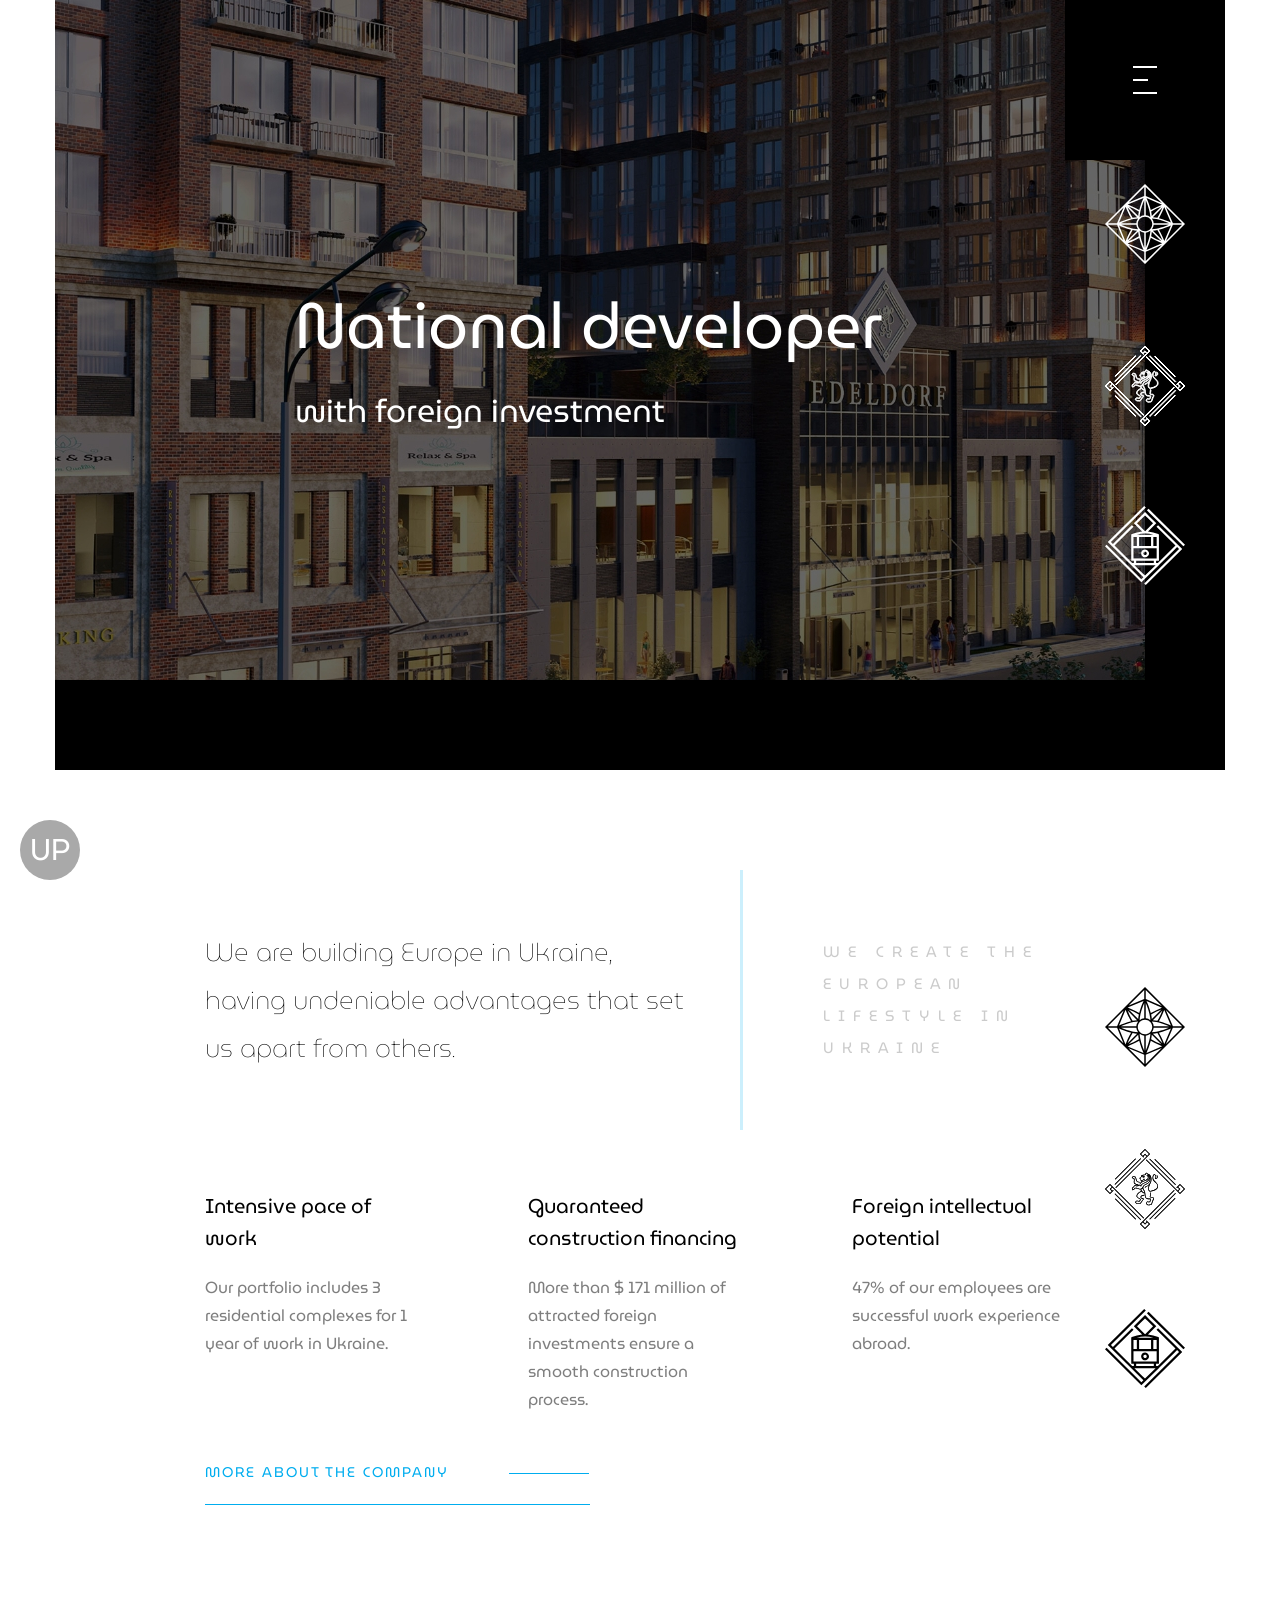
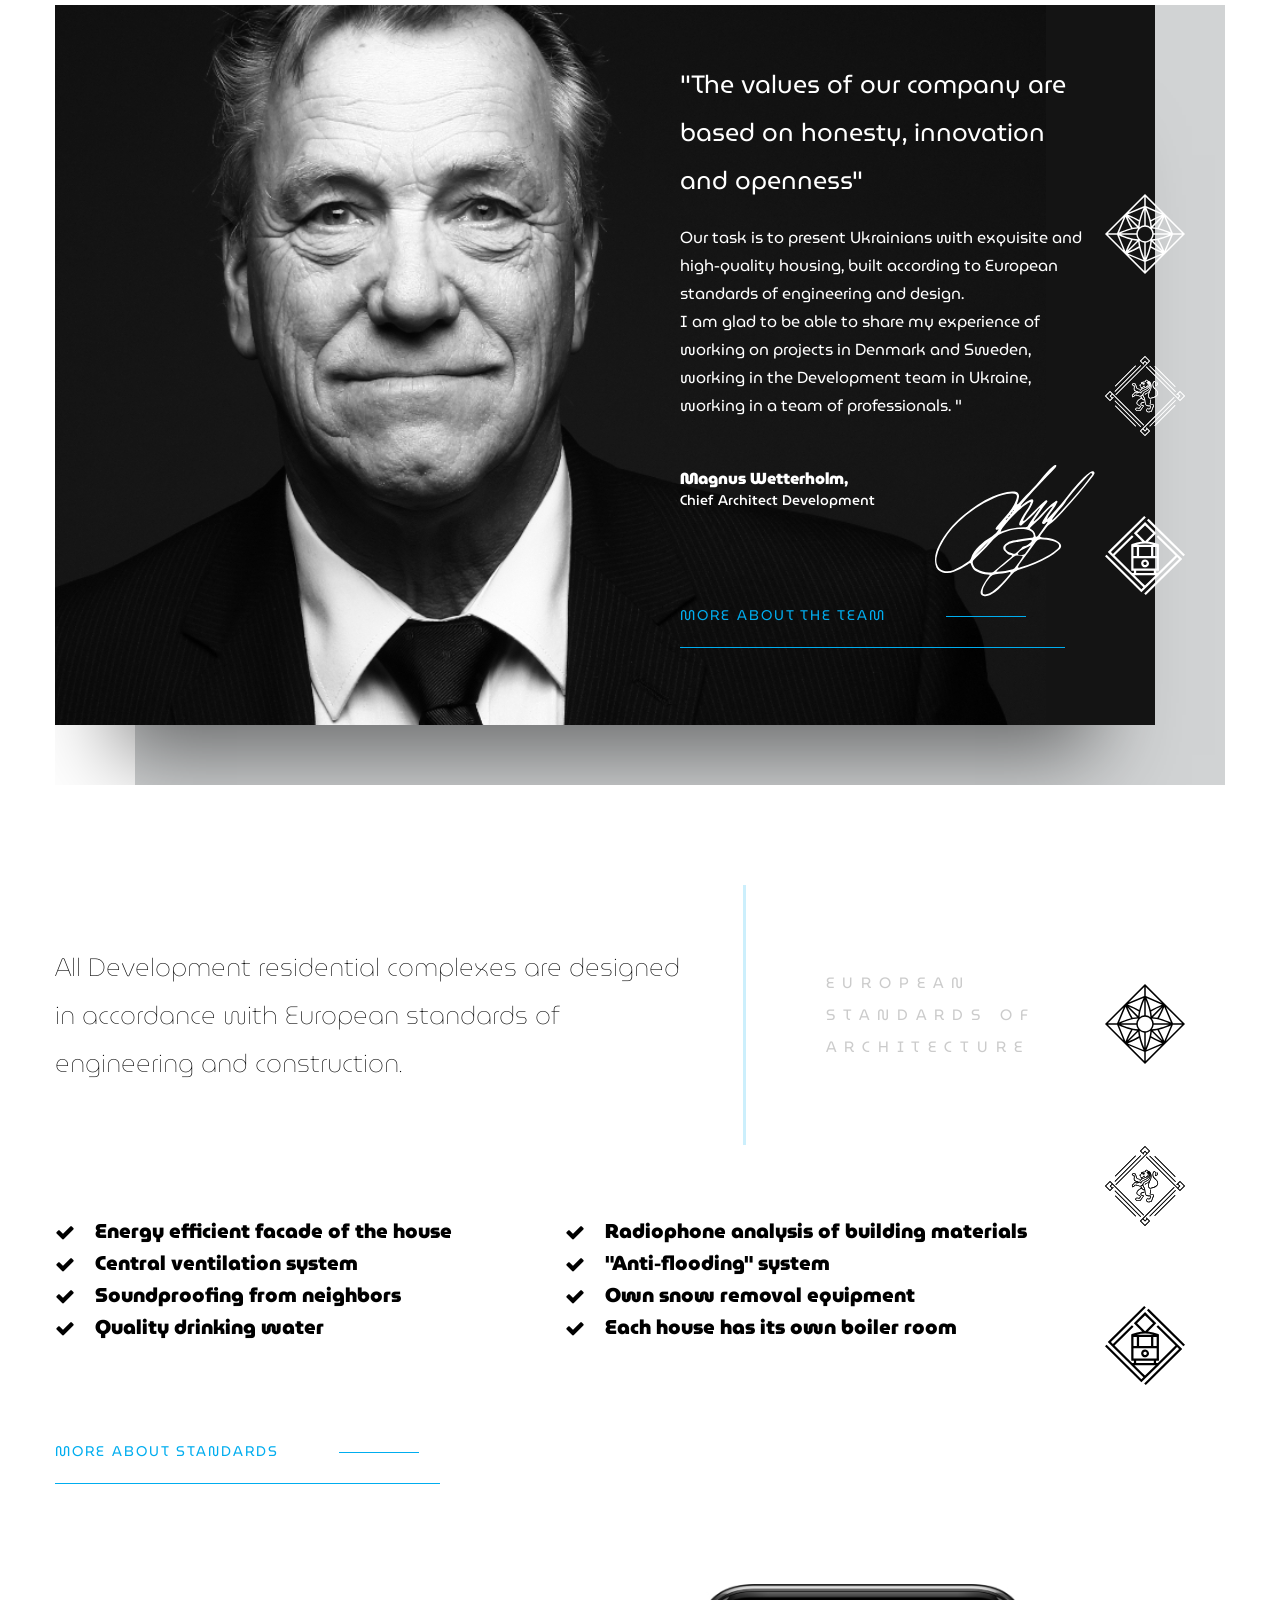
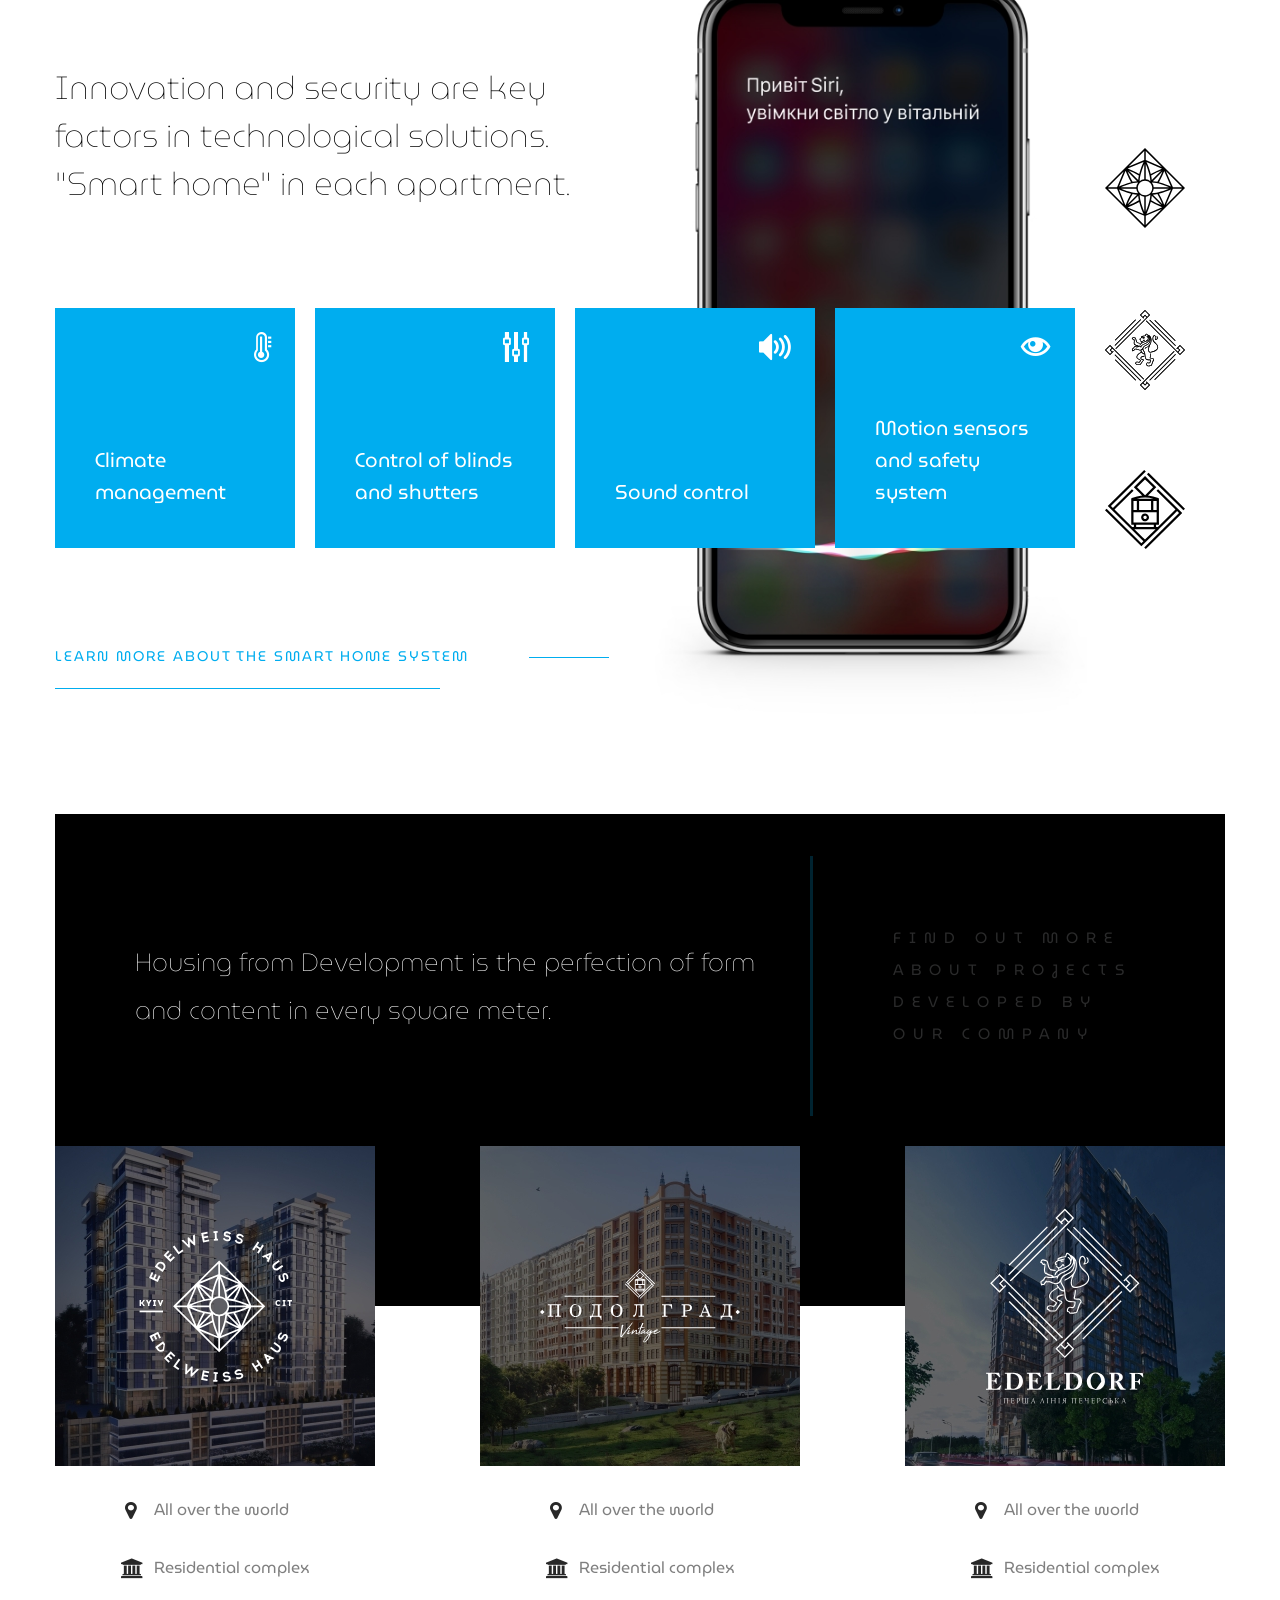
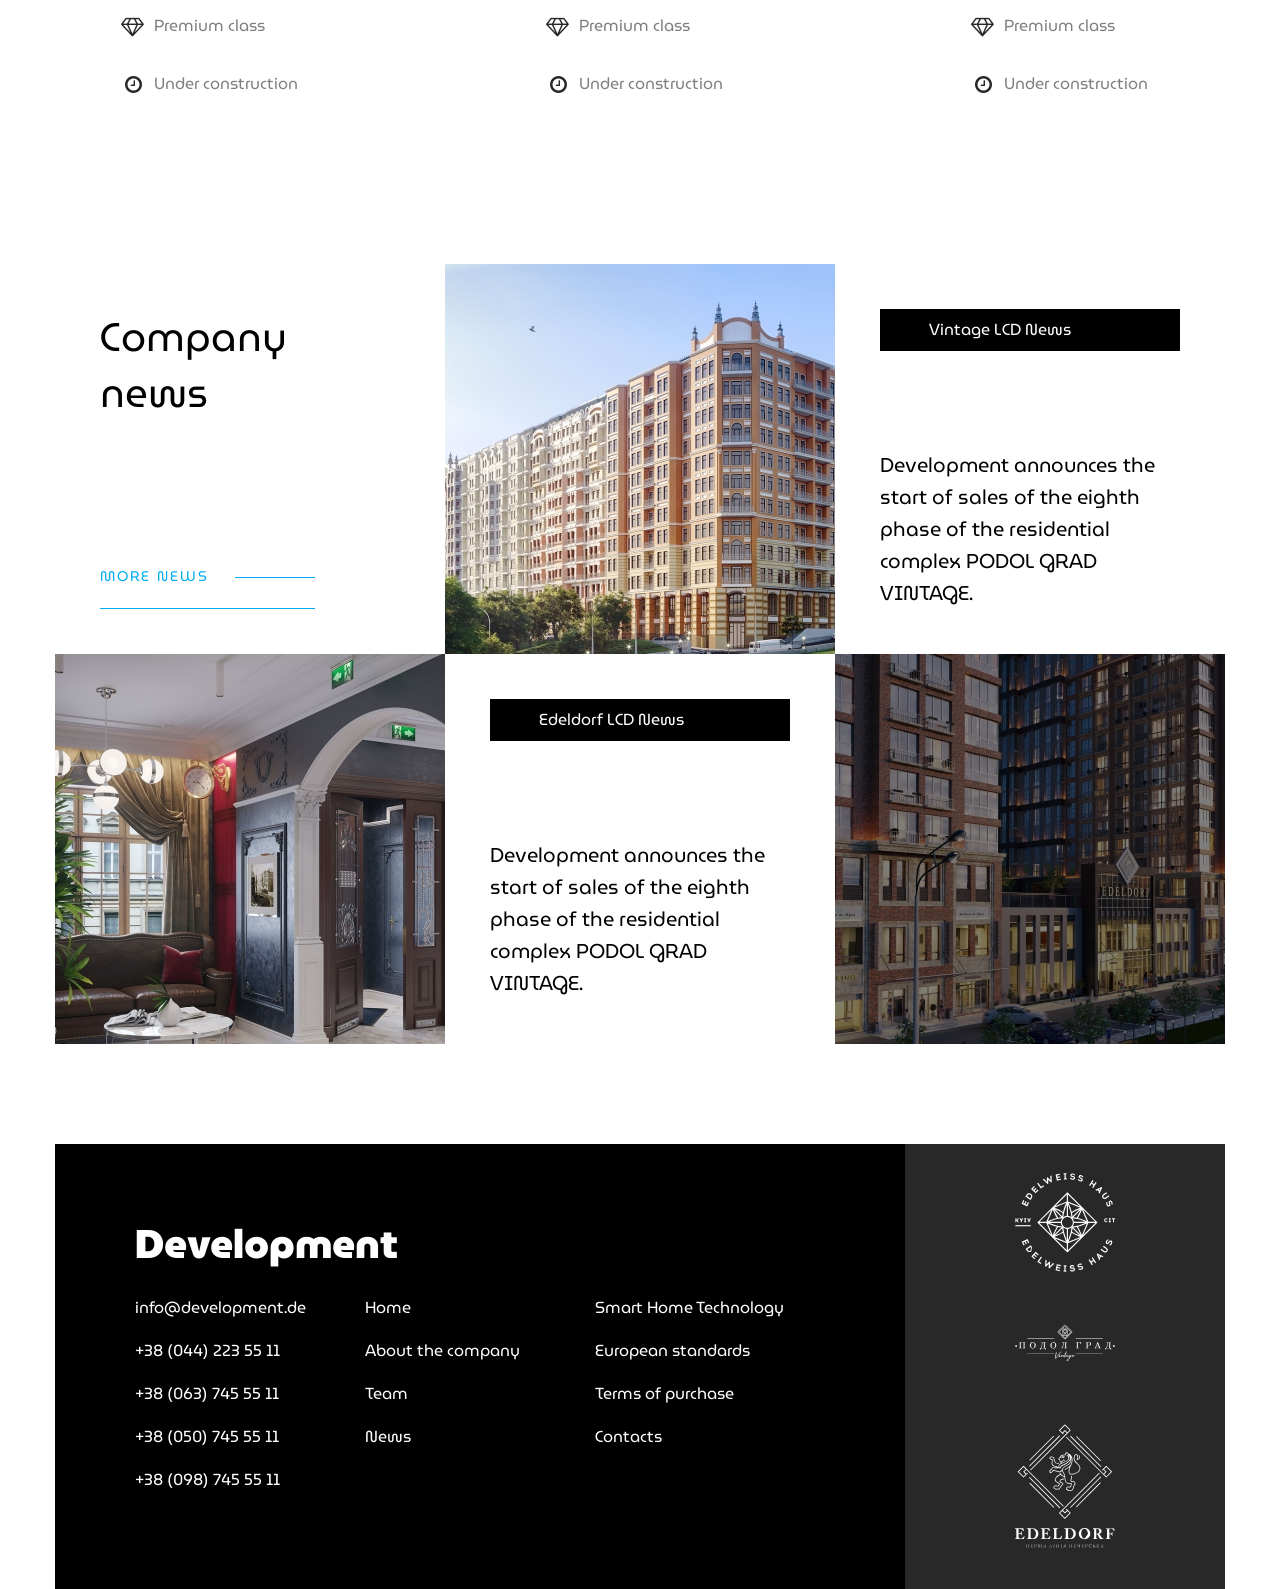
==== commit 4de70341: "finish" ====
--- a/index.html
+++ b/index.html
@@ -13,13 +13,29 @@
 </head>
 <body>
 	<div class="wrapper">
-<header>
-	<div class="container">
-		<div class="header-body">
-			
-		</div>
-	</div>
-</header>		<!-- ======================================================= -->
+		<a href="#" class="pageup">UP</a>
+
+		<nav class="menu">
+			<a href="#" class="menu-close close">Close</a>
+			<ul class="menu-list">
+				<li class="menu-item">
+					<a href="#" class="menu-link">promo</a>
+				</li>
+				<li class="menu-item">
+					<a href="#" class="menu-link">europian standart</a>
+				</li>
+				<li class="menu-item">
+					<a href="#" class="menu-link">Innovation</a>
+				</li>
+				<li class="menu-item">
+					<a href="#" class="menu-link">Projects</a>
+				</li>
+				<li class="menu-item">
+					<a href="#" class="menu-link">News</a>
+				</li>
+			</ul>
+		</nav>
+		<!-- ======================================================= -->
 		<section class="promo">
 			<div class="container">
 				<div class="promo__inner">
@@ -57,7 +73,7 @@
 							</svg>
 						</div>
 					</div>
-					<div class="promo__burger">
+					<div class="promo__burger burger">
 						<div class="promo__burger-inner">
 							<span class="promo__burger-line"></span>
 							<span class="promo__burger-line"></span>
@@ -220,7 +236,7 @@
 									</div>
 								</div>
 								<div class="magnus__sign">
-									<img src="/img/magnus/2.svg" alt="">
+									<img src="img/magnus/2.svg" alt="">
 								</div>
 
 							</div>
@@ -397,7 +413,7 @@
 					<div class="more__row">
 						<div class="more__row-column">
 							<div class="more__row-img more__row-img-1">
-								<img src="/img/more/1.svg" alt="">
+								<img src="img/more/1.svg" alt="">
 							</div>
 							<div class="more__row-text">
 								<div class="more__row-tip more__row-tip-1">
@@ -416,7 +432,7 @@
 						</div>
 						<div class="more__row-column">
 							<div class="more__row-img more__row-img-2">
-								<img src="/img/more/2.svg" alt="">
+								<img src="img/more/2.svg" alt="">
 							</div>
 							<div class="more__row-text">
 								<div class="more__row-tip more__row-tip-1">
@@ -435,7 +451,7 @@
 						</div>
 						<div class="more__row-column">
 							<div class="more__row-img more__row-img-3">
-								<img src="/img/more/3.svg" alt="">
+								<img src="img/more/3.svg" alt="">
 							</div>
 							<div class="more__row-text">
 								<div class="more__row-tip more__row-tip-1">
@@ -605,13 +621,7 @@
 
 
 
-<footer>
-	<div class='container'>
-		<div class="footer-body">
-			
-		</div>
 	</div>
-</footer>	</div>
 
 
 <script src="https://code.jquery.com/jquery-3.5.1.min.js" integrity="sha256-9/aliU8dGd2tb6OSsuzixeV4y/faTqgFtohetphbbj0=" crossorigin="anonymous"></script>
--- a/style.css
+++ b/style.css
@@ -451,6 +451,10 @@
   font-size: inherit;
 }
 
+html {
+  scroll-behavior: smooth;
+}
+
 body {
   color: #000000;
   -webkit-box-sizing: border-box;
@@ -465,96 +469,6 @@
 
 section {
   margin: 0px 0px 100px 0px;
-}
-
-.slick-slider {
-  position: relative;
-  display: block;
-  -webkit-box-sizing: border-box;
-          box-sizing: border-box;
-  -webkit-touch-callout: none;
-  -webkit-user-select: none;
-  -moz-user-select: none;
-  -ms-user-select: none;
-  user-select: none;
-  -ms-touch-action: pan-y;
-  touch-action: pan-y;
-  -webkit-tap-highlight-color: transparent;
-}
-
-.slick-list {
-  position: relative;
-  overflow: hidden;
-  display: block;
-  margin: 0;
-  padding: 0;
-}
-.slick-list:focus {
-  outline: none;
-}
-.slick-list.dragging {
-  cursor: pointer;
-  cursor: hand;
-}
-
-.slick-slider .slick-track,
-.slick-slider .slick-list {
-  -webkit-transform: translate3d(0, 0, 0);
-  -ms-transform: translate3d(0, 0, 0);
-  transform: translate3d(0, 0, 0);
-}
-
-.slick-track {
-  position: relative;
-  left: 0;
-  top: 0;
-  display: block;
-  margin-left: auto;
-  margin-right: auto;
-}
-.slick-track:before, .slick-track:after {
-  content: "";
-  display: table;
-}
-.slick-track:after {
-  clear: both;
-}
-.slick-loading .slick-track {
-  visibility: hidden;
-}
-
-.slick-slide {
-  float: left;
-  height: 100%;
-  min-height: 1px;
-  display: none;
-}
-[dir=rtl] .slick-slide {
-  float: right;
-}
-.slick-slide img {
-  display: block;
-}
-.slick-slide.slick-loading img {
-  display: none;
-}
-.slick-slide.dragging img {
-  pointer-events: none;
-}
-.slick-initialized .slick-slide {
-  display: block;
-}
-.slick-loading .slick-slide {
-  visibility: hidden;
-}
-.slick-vertical .slick-slide {
-  display: block;
-  height: auto;
-  border: 1px solid transparent;
-}
-
-.slick-arrow.slick-hidden {
-  display: none;
 }
 
 @font-face {
@@ -653,6 +567,7 @@
 .aside-icons .aside-icon-2 {
   margin: 80px 0px;
 }
+
 .common-row {
   display: -webkit-box;
   display: -ms-flexbox;
@@ -720,6 +635,80 @@
   position: absolute;
 }
 
+.menu {
+  position: fixed;
+  padding: 50px;
+  top: 0;
+  left: 0;
+  width: 100%;
+  height: 100%;
+  background-color: #000;
+  z-index: 20;
+  font-size: 50px;
+  -webkit-transform: translateY(-130%);
+      -ms-transform: translateY(-130%);
+          transform: translateY(-130%);
+  -webkit-transition: all 0.3s;
+  -o-transition: all 0.3s;
+  transition: all 0.3s;
+}
+.menu.open {
+  -webkit-transform: translateY(0);
+      -ms-transform: translateY(0);
+          transform: translateY(0);
+}
+
+.pageup {
+  position: fixed;
+  left: 20px;
+  bottom: 20px;
+  z-index: 20;
+  font-size: 30px;
+  width: 60px;
+  height: 60px;
+  background-color: #000;
+  border-radius: 50%;
+  display: -webkit-box;
+  display: -ms-flexbox;
+  display: flex;
+  -webkit-box-pack: center;
+      -ms-flex-pack: center;
+          justify-content: center;
+  -webkit-box-align: center;
+      -ms-flex-align: center;
+          align-items: center;
+  color: #fff;
+}
+
+.menu-list {
+  width: 100%;
+  height: 100%;
+  -webkit-box-align: center;
+      -ms-flex-align: center;
+          align-items: center;
+  display: -webkit-box;
+  display: -ms-flexbox;
+  display: flex;
+  -webkit-box-orient: vertical;
+  -webkit-box-direction: normal;
+      -ms-flex-direction: column;
+          flex-direction: column;
+  -webkit-box-pack: justify;
+      -ms-flex-pack: justify;
+          justify-content: space-between;
+}
+
+.menu-link {
+  display: block;
+  padding: 30px 0;
+}
+
+.menu-close {
+  position: absolute;
+  left: 20px;
+  top: 20px;
+}
+
 .promo__burger-inner {
   display: -webkit-box;
   display: -ms-flexbox;
@@ -851,7 +840,7 @@
 }
 .promo__bg {
   height: 800px;
-  background-image: url(/img/promo/1.jpg);
+  background-image: url(img/promo/1.jpg);
   background-repeat: no-repeat;
   overflow: hidden;
   padding: 290px 0px 290px 240px;
@@ -868,6 +857,7 @@
   font-size: 32px;
   line-height: 48px;
 }
+
 .create__inner {
   position: relative;
   padding: 0px 150px;
@@ -899,6 +889,7 @@
   font-size: 16px;
   line-height: 28px;
 }
+
 .magnus__inner {
   position: relative;
   max-height: 950px;
@@ -914,7 +905,7 @@
   width: 1360px;
   height: 870px;
   padding: 125px 70px 125px 720px;
-  background-image: url(/img/magnus/1.jpg);
+  background-image: url(img/magnus/1.jpg);
   background-repeat: no-repeat;
   background-color: #141414;
   -webkit-box-shadow: 0 90px 80px -60px rgba(0, 0, 0, 0.5);
@@ -960,6 +951,7 @@
   font-weight: 500;
   margin: 0px 0px 100px 0px;
 }
+
 .standart__inner {
   position: relative;
   padding: 0px 150px;
@@ -1002,11 +994,12 @@
   font-size: 20px;
   font-weight: 400;
 }
+
 .innovation__inner {
   position: relative;
   padding: 80px 150px 25px 150px;
   margin: 0px -40px;
-  background-image: url(/img/innovation/1.jpg);
+  background-image: url(img/innovation/1.jpg);
   background-repeat: no-repeat;
   background-position: 900px;
   background-size: contain;
@@ -1065,6 +1058,7 @@
   font-size: 20px;
   line-height: 32px;
 }
+
 .more__inner {
   padding: 0px 150px;
   -webkit-transform: translateY(-160px);
@@ -1119,13 +1113,13 @@
   margin: 0px 0px 30px 0px;
 }
 .more__row-img-1 {
-  background-image: url(/img/more/i1.jpg);
+  background-image: url(img/more/i1.jpg);
 }
 .more__row-img-2 {
-  background-image: url(/img/more/i2.jpg);
+  background-image: url(img/more/i2.jpg);
 }
 .more__row-img-3 {
-  background-image: url(/img/more/i3.jpg);
+  background-image: url(img/more/i3.jpg);
 }
 .more__row-tip {
   color: rgba(0, 0, 0, 0.5);
@@ -1182,13 +1176,13 @@
           justify-content: space-between;
 }
 .new__item:nth-child(2) {
-  background-image: url(/img/new/1.jpg);
+  background-image: url(img/new/1.jpg);
 }
 .new__item:nth-child(4) {
-  background-image: url(/img/new/2.jpg);
+  background-image: url(img/new/2.jpg);
 }
 .new__item:nth-child(6) {
-  background-image: url(/img/new/3.jpg);
+  background-image: url(img/new/3.jpg);
 }
 .new__item-title {
   font-size: 40px;
@@ -1341,4 +1335,579 @@
 }
 .footer__aside-img svg {
   width: 100px;
+}
+
+@media (max-width: 1536px) {
+  .container {
+    max-width: 1200px;
+  }
+
+  .magnus__bg {
+    width: 1100px;
+    padding: 55px 60px 70px 625px;
+  }
+
+  .standart__inner {
+    padding-left: 0;
+  }
+
+  .innovation__inner {
+    padding-left: 0;
+  }
+
+  .innovation__inner {
+    background-position: 600px;
+    margin: 0;
+  }
+
+  .more__inner {
+    padding: 0;
+  }
+
+  .more {
+    max-height: 950px;
+  }
+
+  .new__item {
+    height: 390px;
+    padding: 45px;
+  }
+
+  .new__item:nth-child(1) {
+    padding: 45px;
+  }
+
+  .new__read:before {
+    right: 85px;
+  }
+
+  .new__item-popup {
+    padding: 45px;
+  }
+
+  .promo__inner {
+    height: 770px;
+  }
+
+  .promo__bg {
+    height: 680px;
+    width: 1090px;
+  }
+}
+@media (max-width: 1280px) {
+  section {
+    margin: 0px 0px 100px 0px;
+  }
+
+  .common-row__text {
+    font-size: 25px;
+  }
+
+  .create__common-row {
+    margin-bottom: 60px;
+  }
+
+  .create__row {
+    margin-bottom: 50px;
+  }
+
+  .magnus__inner {
+    max-height: 780px;
+  }
+
+  .magnus__bg {
+    height: 720px;
+  }
+
+  .magnus__title {
+    font-size: 25px;
+    margin: 0px 0px 20px 0px;
+  }
+
+  .more__common-wrapper {
+    padding: 42px 80px 190px 80px;
+  }
+
+  .common-row__declare {
+    font-size: 15px;
+  }
+}
+@media (max-width: 1200px) {
+  .container {
+    max-width: 992px;
+  }
+
+  .promo__bg {
+    max-width: 883px;
+    padding: 225px 0px 290px 100px;
+    height: 600px;
+  }
+
+  .promo__inner {
+    height: 670px;
+  }
+
+  .aside-icons .aside-icon-2 {
+    margin: 25px 0px;
+  }
+
+  .create__inner {
+    padding-left: 0;
+  }
+
+  .common-row {
+    height: 180px;
+  }
+
+  .magnus__inner {
+    max-height: 600px;
+  }
+
+  .magnus__bg {
+    height: 560px;
+    width: 925px;
+    padding-left: 510px;
+    padding-right: 110px;
+    background-position: -82px 25px;
+  }
+
+  .magnus__title {
+    font-size: 20px;
+    line-height: 25px;
+    margin-bottom: 13px;
+  }
+
+  .magnus__text {
+    font-size: 15px;
+    line-height: 18px;
+    margin-bottom: 13px;
+  }
+
+  .common-row__text {
+    font-size: 20px;
+    line-height: 30px;
+  }
+
+  .standart__row-item {
+    padding-right: 20px;
+  }
+
+  .standart__row {
+    margin-bottom: 50px;
+  }
+
+  .innovation__row-item {
+    width: 180px;
+    height: 180px;
+    padding: 15px;
+  }
+
+  .more__row-img {
+    width: 280px;
+    height: 280px;
+  }
+
+  .more__row-tip {
+    line-height: 8px;
+  }
+
+  .more {
+    max-height: 670px;
+  }
+
+  .new__item {
+    height: 320px;
+  }
+
+  .new__read:before {
+    right: 25px;
+  }
+
+  .new__item {
+    padding: 30px;
+  }
+
+  .new__item-popup {
+    padding: 30px;
+  }
+
+  .footer__aside {
+    width: 170px;
+  }
+
+  section {
+    margin: 0px 0px 70px 0px;
+  }
+}
+@media (max-width: 991.98px) {
+  .container {
+    max-width: 768px;
+  }
+
+  .promo__bg {
+    max-width: 658px;
+    padding: 70px 0px 290px 100px;
+    height: 455px;
+  }
+
+  .promo__inner {
+    height: 490px;
+  }
+
+  .aside-icons .aside-icon-2 {
+    margin: 0;
+  }
+
+  .promo__burger {
+    width: 100px;
+    height: 100px;
+  }
+
+  .common-row__text {
+    line-height: 20px;
+  }
+
+  .common-row__declare {
+    line-height: 16px;
+  }
+
+  .common-row {
+    height: 120px;
+  }
+
+  .create__row-item {
+    padding: 0px 23px;
+  }
+
+  .create__row {
+    margin: 0px -23px 45px;
+  }
+
+  .create__row-item-title {
+    font-size: 18px;
+    line-height: 23px;
+  }
+
+  .create__row-item-text {
+    line-height: 18px;
+  }
+
+  .magnus__bg {
+    background-size: 500px;
+    background-position: -31px 25px;
+    height: 460px;
+    padding-left: 280px;
+    width: 658px;
+    padding-top: 25px;
+    padding-right: 50px;
+  }
+
+  .magnus__title {
+    font-size: 15px;
+    line-height: 20px;
+  }
+
+  .magnus__text {
+    font-size: 14px;
+    line-height: 16px;
+  }
+
+  .read:after {
+    width: 325px;
+  }
+
+  .read:before {
+    right: -120px;
+  }
+
+  .magnus__inner {
+    max-height: 491px;
+  }
+
+  .magnus__under {
+    width: 658px;
+    height: 790px;
+  }
+
+  .standart__row-item {
+    font-weight: 900;
+    padding: 0px 0px 0px 40px;
+    font-size: 14px;
+    line-height: 23px;
+  }
+
+  .standart__row-column {
+    padding-right: 30px;
+  }
+
+  .innovation__text {
+    font-size: 20px;
+    line-height: 48px;
+    margin: 0px 0px 100px 0px;
+    font-weight: 100;
+    width: 333px;
+  }
+
+  .innovation__inner {
+    background-position: 368px;
+    background-size: 270px;
+  }
+
+  .innovation__row-item {
+    width: 130px;
+    height: 130px;
+  }
+
+  .innovation__row-text {
+    font-size: 10px;
+    line-height: 25px;
+  }
+
+  .more__row-img {
+    width: 220px;
+    height: 220px;
+  }
+
+  .new__item {
+    height: 235px;
+    padding: 15px;
+    padding-top: 35px;
+  }
+
+  .new__item-title {
+    font-size: 25px;
+    line-height: 31px;
+  }
+
+  .new__read:before {
+    right: -20px;
+    width: 50px;
+  }
+
+  .read:after {
+    width: 177px;
+  }
+
+  .new__item-btn {
+    font-size: 12px;
+  }
+
+  .new__item-text {
+    font-size: 10px;
+    line-height: 25px;
+  }
+
+  .new__item-popup {
+    padding: 15px;
+    padding-top: 35px;
+  }
+
+  .footer__tip {
+    font-size: 12px;
+    line-height: 12px;
+    margin: 0px 0px 15px 0px;
+  }
+
+  .footer__content {
+    padding: 30px;
+  }
+
+  .footer__inner {
+    -webkit-box-orient: vertical;
+    -webkit-box-direction: normal;
+        -ms-flex-direction: column;
+            flex-direction: column;
+  }
+
+  .footer__aside {
+    -webkit-box-orient: horizontal;
+    -webkit-box-direction: normal;
+        -ms-flex-direction: row;
+            flex-direction: row;
+    width: 100%;
+  }
+
+  .footer__title {
+    font-size: 25px;
+  }
+
+  .more {
+    max-height: 580px;
+  }
+
+  .innovation__inner {
+    padding-top: 0;
+  }
+
+  .read:before {
+    right: -90px;
+  }
+}
+@media (max-width: 767.98px) {
+  .menu {
+    font-size: 18px;
+  }
+
+  .aside-icons {
+    display: none;
+  }
+
+  .promo__inner {
+    height: auto;
+  }
+
+  .promo__bg {
+    height: auto;
+    padding: 70px;
+    width: 100%;
+  }
+
+  .promo__title {
+    font-size: 35px;
+  }
+
+  .promo__text {
+    font-size: 20px;
+  }
+
+  .create__inner {
+    padding: 0;
+  }
+
+  .common-row {
+    -ms-flex-wrap: wrap;
+        flex-wrap: wrap;
+  }
+
+  .common-row__text {
+    -webkit-box-flex: 0;
+        -ms-flex: 0 1 100%;
+            flex: 0 1 100%;
+    text-align: center;
+    padding: 0;
+  }
+
+  .common-row__declare {
+    -webkit-box-flex: 0;
+        -ms-flex: 0 1 100%;
+            flex: 0 1 100%;
+    max-width: none;
+    padding: 0;
+    text-align: center;
+  }
+
+  .create__row {
+    -ms-flex-wrap: wrap;
+        flex-wrap: wrap;
+  }
+
+  .create__row-item {
+    width: 100%;
+    text-align: center;
+    margin-bottom: 30px;
+  }
+
+  .read:after,
+.read:before {
+    display: none;
+  }
+
+  .magnus__bg {
+    background-image: none;
+    width: 100%;
+    padding: 20px 20px 20px 20px;
+    height: auto;
+  }
+
+  .magnus__inner {
+    max-height: 350px;
+  }
+
+  .standart__inner {
+    padding: 0;
+  }
+
+  .standart__row {
+    -ms-flex-wrap: wrap;
+        flex-wrap: wrap;
+  }
+
+  .standart__row-column {
+    width: 100%;
+  }
+
+  .standart__common-row {
+    margin-bottom: 30px;
+  }
+
+  .innovation__inner {
+    background-image: none;
+    padding: 0;
+  }
+
+  .innovation__text {
+    width: 100%;
+  }
+
+  .innovation__row {
+    -ms-flex-wrap: wrap;
+        flex-wrap: wrap;
+    margin: 0px 0px 20px 0px;
+  }
+
+  .innovation__row-item {
+    margin: 0px 0px 20px 0px;
+  }
+
+  .innovation__text {
+    margin: 0px 0px 20px 0px;
+  }
+
+  .more__inner {
+    -webkit-transform: translateY(0);
+        -ms-transform: translateY(0);
+            transform: translateY(0);
+  }
+
+  .more__common-wrapper {
+    padding: 20px;
+  }
+
+  .common-row__declare {
+    border: none;
+  }
+
+  .more__row {
+    -ms-flex-wrap: wrap;
+        flex-wrap: wrap;
+    text-align: center;
+    -ms-flex-pack: distribute;
+        justify-content: space-around;
+  }
+
+  .more__common-wrapper {
+    margin-bottom: 20px;
+  }
+
+  .more {
+    max-height: none;
+  }
+
+  .new__item {
+    width: 100%;
+    text-align: center;
+  }
+
+  .footer__aside {
+    display: none;
+  }
+
+  .footer__row {
+    -ms-flex-wrap: wrap;
+        flex-wrap: wrap;
+  }
+
+  .footer__column {
+    width: 100%;
+  }
 }
